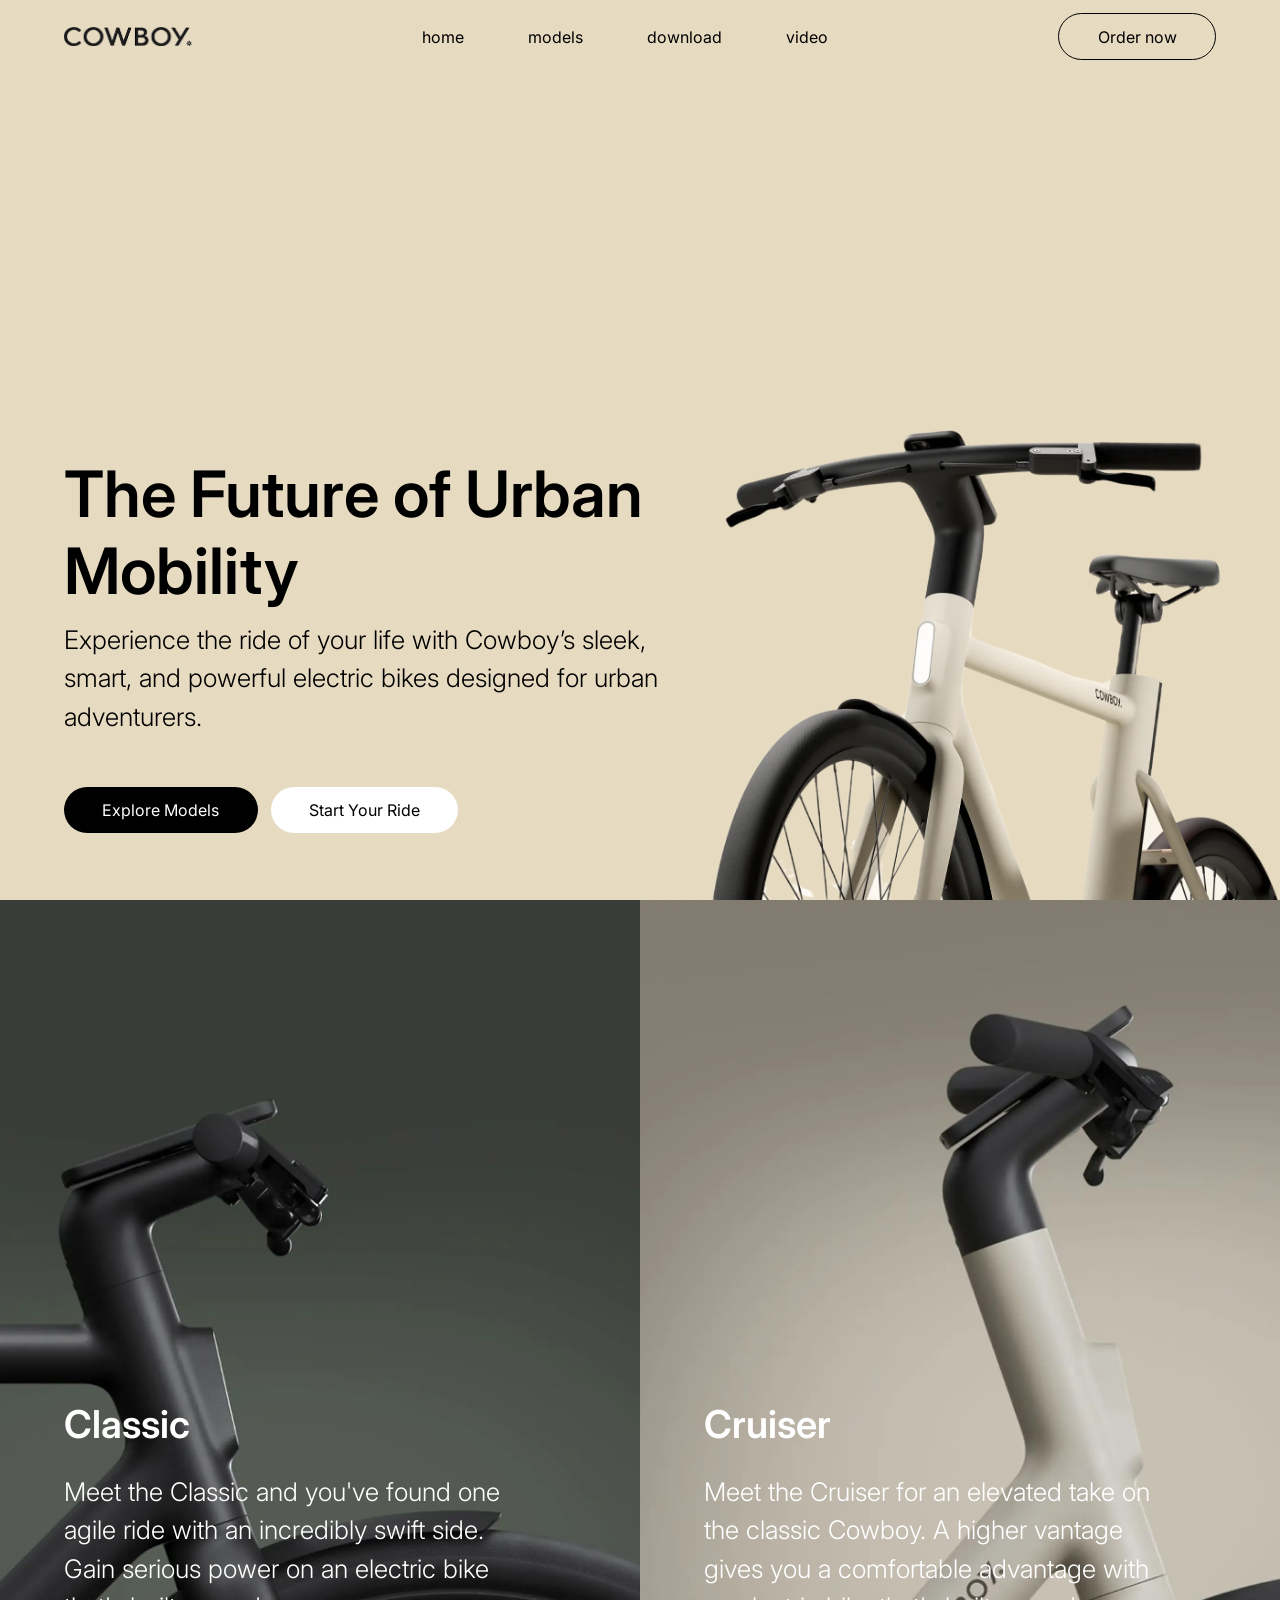
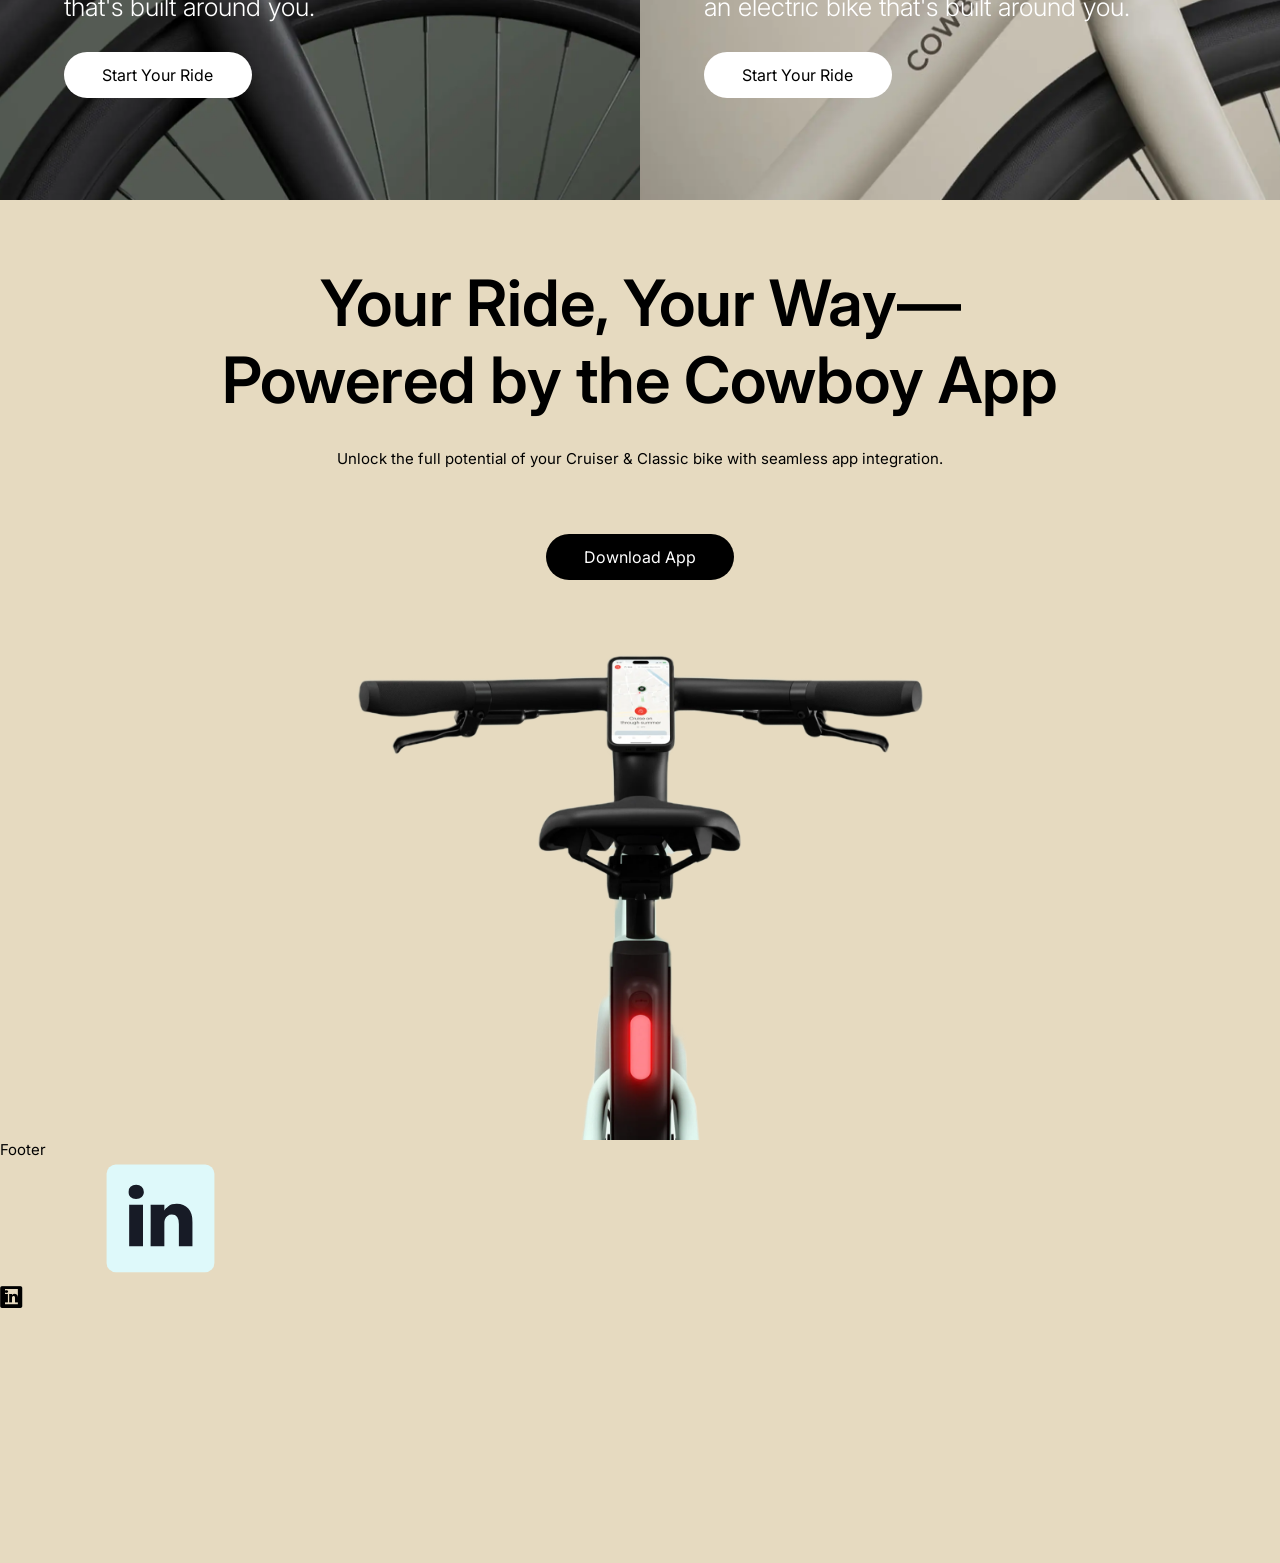
==== index.html @ cfa012bd "upload" ====
<!DOCTYPE html>
<html lang="ru">
<head>

	<meta charset="utf-8"/>
	<meta http-equiv="X-UA-Compatible" content="IE=edge,chrome=1"/>
	<meta name="viewport" content="width=device-width,initial-scale=1">
	<link href="https://fonts.googleapis.com/css2?family=Inter:wght@300;400;600&amp;display=swap" rel="stylesheet">
	<title>PEPELAC</title>

	<link rel="icon" href="favicon.svg" type="image/svg+xml">
	<link rel="stylesheet" href="https://cdn.plyr.io/3.6.3/plyr.css" />
	<script src="https://cdn.plyr.io/3.6.3/plyr.js"></script>
	

  <script defer src="assets/js/index.js"></script>
  <link rel="stylesheet" href="assets/css/index.css">
</head>
<body>

	<div class="wrapper">
		
			<header class="header">
	<div class="header__wrapper">
		<div class="header__logo">
			<img src="assets/webp/logo.webp" alt="">
		</div>
		<nav class="header__menu">
			<ul class="header__list">
				
				
				
		            <li class="header__menu-item"><a class="header__menu-link" href="#home">home</a></li>
		        
		            <li class="header__menu-item"><a class="header__menu-link" href="#models">models</a></li>
		        
		            <li class="header__menu-item"><a class="header__menu-link" href="#download">download</a></li>
		        
		            <li class="header__menu-item"><a class="header__menu-link" href="#video">video</a></li>
		        
			
			</ul>
		</nav>

		<a href="#" class="header__order">Order now</a>
	</div>
</header>
		

		<div class="main-content">
			
	<main class="main" id="home">
	<section class="hero">
		<div class="hero__wrapper">
			<div class="hero__content">
				<h1>The Future of Urban Mobility</h1>
				<div class="hero__text">
					<p class="paragrhaph">Experience the ride of your life with Cowboy’s sleek, smart, and powerful electric bikes designed for urban adventurers.</p>
				</div>
				<div class="hero__btns">
					<a href="#" class="hero__btn btn btn-dark">Explore Models</a>
					<a href="#" class="hero__btn btn">Start Your Ride</a>
				</div>
			</div>
			<div class="hero__img">
				<img src="assets/img/site/hero.png" alt="hero-img">
			</div>
		</div>
	</section>
</main>
	<section class="models" id="models">
	

	
		<article class="models__item item-models _fit">
			<div class="item-models__content">
				<h2>Classic</h2>
				<div class="item-models__text">
					<p>Meet the Classic and you've found one agile ride with an incredibly swift side. Gain serious power on an electric bike that's built around you.</p>
				</div>
				<a href="#" class="models__btn btn">Start Your Ride</a>
			</div>
			<img class="item-models__img _fit-img" src="assets/webp/model-1.webp" alt="model">
		</article>
	
		<article class="models__item item-models _fit">
			<div class="item-models__content">
				<h2>Cruiser</h2>
				<div class="item-models__text">
					<p>Meet the Cruiser for an elevated take on the classic Cowboy. A higher vantage gives you a comfortable advantage with an electric bike that's built around you.</p>
				</div>
				<a href="#" class="models__btn btn">Start Your Ride</a>
			</div>
			<img class="item-models__img _fit-img" src="assets/webp/model-2.webp" alt="model">
		</article>
	
</section>
	<section class="app" id="download">
	<div class="app__wrapper">
		<div class="app__content">
			<h2>Your Ride, Your Way—Powered by the Cowboy App</h2>
			<div class="app__text">
				<p>Unlock the full potential of your Cruiser & Classic bike with seamless app integration.</p>
			</div>
			<a href="#" class="btn btn-dark">Download App</a>
		</div>
		<div class="app__img">
			<img src="assets/img/site/app.png" alt="app-velo">
		</div>
	</div>
</section>
	<section class="video" id="video">

<div id="player" data-plyr-provider="youtube" data-plyr-embed-id="5JsX5gyK3QQ" data-poster="/src/assets/img/cover.jpg"></div>

</section>

			
		</div>

		
			<footer class="footer" style="padding-bottom: 100px;">
	<h1>Footer</h1>
	<i class="icon-font in"></i>
	<svg>
		  <use xlink:href="assets/img/sprite.svg#icon-in" />
		</svg>
</footer>
<svg class="icon ">
    <use xlink:href="img/icons-svg/symbol/sprite.svg#"></use>
</svg>
		
	</div>

</body>
</html>
---- assets/css/index.css ----
@font-face {
  font-family: 'icon-font';
  src: url('/assets/fonts/icon-font/icon-font.eot');
  src: url('/assets/fonts/icon-font/icon-font.woff2') format('woff2'), /* Super Modern Browsers */
       url('/assets/fonts/icon-font/icon-font.woff')  format('woff'), /* Pretty Modern Browsers */
       url('/assets/fonts/icon-font/icon-font.ttf')   format('truetype'), /* Safari, Android, iOS */
       url('/assets/fonts/icon-font/icon-font.svg#icon-font') format('svg'); /* Legacy iOS */
  font-weight: normal;
  font-style: normal;
}
.icon-font {
  display: inline-block;
  font: normal normal normal 1.5rem/1 icon-font;
  text-rendering: auto;
  -webkit-font-smoothing: antialiased;
  -moz-osx-font-smoothing: grayscale;
}

.facebook:before {
  content: "";
}

.footer_logo:before {
  content: "";
}

.in:before {
  content: "";
}

.logo:before {
  content: "";
}

  @font-face {
  font-family: "RobotoRegular";
  font-style: normal;
  font-weight: normal;
  src: url("../fonts/RobotoRegular/RobotoRegular.woff2") format("woff2"), url("../fonts/RobotoRegular/RobotoRegular.woff") format("woff");
}
@font-face {
  font-family: "icon-font";
  src: url("../fonts/icon-font/icon-font.woff2") format("woff2"); /* Super Modern Browsers */
  font-weight: normal;
  font-style: normal;
}
@font-face {
  font-family: "icomoon";
  src: url("fonts/icomoon/fonts/icomoon.eot?za5w69");
  src: url("fonts/icomoon/fonts/icomoon.eot?za5w69#iefix") format("embedded-opentype"), url("fonts/icomoon/fonts/icomoon.ttf?za5w69") format("truetype"), url("fonts/icomoon/fonts/icomoon.woff?za5w69") format("woff"), url("fonts/icomoon/fonts/icomoon.svg?za5w69#icomoon") format("svg");
  font-weight: normal;
  font-style: normal;
  font-display: block;
}
/*--tiny-slider--*/
/*--end tiny-slider--*/
/*--FormHandler-*/
/*--end FormHandler--*/
/*--spoilers-*/
/*--------------------adjustment----------------------*/
*,
*::before,
*::after {
  box-sizing: border-box;
}

html, body {
  margin: 0;
  padding: 0;
}

html {
  scroll-behavior: smooth;
}

body {
  font-family: Inter, sans-serif;
  font-size: 0.9375rem;
  min-width: 20rem;
  position: relative;
  font-weight: 400;
  -webkit-font-smoothing: antialiased;
  overflow-x: hidden;
  color: #000;
  background-color: #E6DAC0;
}
.lock body {
  overflow: hidden;
  touch-action: none;
  overflow-behavior: none;
}

html, body {
  height: 100%;
}

.wrapper {
  display: flex;
  flex-direction: column;
  min-height: 100%;
  overflow: hidden;
}
@supports (overflow: clip) {
  .wrapper {
    overflow: clip;
  }
}
.wrapper > * {
  min-width: 0;
}
.wrapper .header {
  flex: 0 0 auto;
}
.wrapper .main-content {
  flex: 1 1 auto;
}
.wrapper .footer {
  flex: 0 0 auto;
}

a {
  display: inline-block;
  color: inherit;
  text-decoration: none;
}

img {
  max-width: 100%;
  vertical-align: top;
}

ul, li {
  margin: 0;
  padding: 0;
}

h1, h2, h3, h4, h5, h6 {
  margin: 0;
  font-weight: inherit;
  font-size: inherit;
}

input input[type=text],
input[type=email],
input[type=tel],
textarea {
  -webkit-appearance: none;
  -moz-appearance: none;
  appearance: none;
}

.input,
input {
  border-radius: 0;
  outline: none;
  display: block;
  width: 100%;
  border: 0 none;
}

textarea {
  resize: none;
  padding: 0 0;
}

[class*=__wrapper] {
  padding-inline: clamp(1rem, 5vw, 6.25rem);
}

.hidden {
  display: none !important;
}

.ibg {
  background-position: center;
  background-size: cover;
  background-repeat: no-repeat;
  position: relative;
  padding-bottom: 52.25%;
}

.ibg img {
  width: 100%;
  height: 100%;
  position: absolute;
  top: 0;
  left: 0;
  opacity: 0;
}

._prod-img {
  position: relative;
  padding-bottom: 80%;
}
._prod-img img {
  display: block;
  max-width: 100%;
  max-height: 100%;
  position: absolute;
  top: 50%;
  left: 50%;
  transform: translate(-50%, -50%);
}

._fit {
  padding-bottom: 80%;
  position: relative;
}

._fit ._fit-img {
  width: 100%;
  height: 100%;
  position: absolute;
  left: 0;
  right: 0;
  object-fit: cover;
  object-position: center center;
}

@supports (backdrop-filter: blur(10px)) or (--webkit-backdrop-filter: blur(10px)) {
  .bd-filter-fallback {
    background-color: rgba(255, 255, 255, 0.72);
    backdrop-filter: blur(1.9375rem);
  }
}

/*--------------------END adjustment----------------------*/
/*--------------------ui----------------------*/
.btn {
  padding-inline: clamp(1.875rem, 3vw, 5.3125rem);
  padding-block: clamp(0.625rem, 1vw, 2.8125rem);
  border-radius: 3.75rem;
  transition: all 0.2s;
  background-color: #fff;
  font-size: clamp(1rem, 1vw, 2rem);
}
@media (any-hover: hover) {
  .btn:hover {
    background-color: #000;
    color: #fff;
  }
}
.btn-dark {
  background-color: #000;
  color: #fff;
}
@media (any-hover: hover) {
  .btn-dark:hover {
    background-color: #fff;
    color: #000;
  }
}

.paragrhaph {
  margin: 0;
  font-size: clamp(1.125rem, 2vw, 2.5rem);
  font-weight: 300;
  line-height: 150%;
}

/*--------------------END ui----------------------*/
/*--------------------header----------------------*/
.header {
  top: 0;
  left: 0;
  right: 0;
  position: fixed;
  z-index: 40;
  background-color: #E6DAC0;
  font-size: clamp(1rem, 1vw, 2rem);
}

.header__wrapper {
  padding-block: clamp(0.625rem, 1vw, 2.8125rem);
  display: flex;
  align-items: center;
  justify-content: space-between;
}
@media only screen and (max-width: 767.98px) {
  .header__wrapper {
    flex-direction: column;
    row-gap: 0.625rem;
  }
}

.header__logo {
  width: clamp(6.25rem, 10vw, 17.5rem);
  flex-shrink: 0;
}

@media only screen and (min-width: 767.98px) {
  .header__menu {
    flex-grow: 1;
  }
}

.header__list {
  display: flex;
  align-items: center;
  justify-content: center;
  flex-wrap: wrap;
  column-gap: clamp(0.9375rem, 5vw, 5rem);
  list-style-type: none;
}

@media (any-hover: hover) {
  .header__menu-link:hover {
    text-decoration: underline;
  }
}

.header__order {
  padding-inline: clamp(1.875rem, 3vw, 5.1875rem);
  padding-block: clamp(0.3125rem, 1vw, 1.1875rem);
  border: 1px solid #000;
  border-radius: 3.125rem;
  transition: all 0.2s;
  text-align: center;
}
@media only screen and (max-width: 480px) {
  .header__order {
    align-self: stretch;
  }
}
@media (any-hover: hover) {
  .header__order:hover {
    background-color: #000;
    color: #fff;
  }
}

/*--------------------END header----------------------*/
.hero {
  min-height: 100svh;
  padding-top: clamp(5rem, 7vw, 10rem);
  display: flex;
  align-items: flex-end;
}
.hero h1 {
  font-weight: 600;
  font-size: clamp(1.5rem, 5vw, 8rem);
  margin-bottom: 0.1875em;
}

.hero__wrapper {
  flex-grow: 1;
  display: flex;
  align-items: center;
  justify-content: space-between;
}
@media only screen and (max-width: 767.98px) {
  .hero__wrapper {
    flex-direction: column;
  }
}

.hero__content {
  flex-grow: 1;
  padding-block: 1.875rem;
  max-width: 81.25rem;
}
@media only screen and (max-width: 767.98px) {
  .hero__content {
    text-align: center;
  }
}

.hero__text {
  margin-bottom: clamp(1.25rem, 4vw, 3.75rem);
}

.hero__btns {
  display: flex;
  flex-wrap: wrap;
  gap: clamp(0.625rem, 1vw, 1.875rem);
}
@media only screen and (max-width: 767.98px) {
  .hero__btns {
    justify-content: center;
  }
}
@media only screen and (max-width: 480px) {
  .hero__btns {
    flex-direction: column;
  }
}

.hero__img {
  margin-right: clamp(-6.25rem, -5vw, -1rem);
  align-self: flex-end;
}

.models {
  min-height: 100svh;
  display: flex;
}
@media only screen and (max-width: 767.98px) {
  .models {
    flex-direction: column;
  }
}
.models h2 {
  margin-bottom: 0.375em;
  font-size: clamp(1.875rem, 3vw, 4rem);
  color: #fff;
  font-weight: 600;
}

.models__item {
  flex-grow: 1;
  flex-basis: 50%;
  position: relative;
  padding-inline: clamp(1rem, 5vw, 6.25rem);
  padding-bottom: clamp(1.875rem, 8vw, 22.9375rem);
  display: flex;
  align-items: flex-end;
}

.item-models__content {
  position: relative;
  z-index: 2;
}

.item-models__text {
  padding-right: clamp(0px, 5vw, 6.25rem);
  color: #fff;
  margin: 0;
  font-size: clamp(1rem, 2vw, 2.25rem);
  font-weight: 300;
  line-height: 150%;
}

.item-models__img {
  top: 0;
}

.app__wrapper {
  min-height: 100svh;
  display: flex;
  flex-direction: column;
  align-items: center;
  justify-content: center;
}

.app__content {
  flex-grow: 1;
  padding-top: clamp(1.875rem, 5vw, 18.5625rem);
  padding-bottom: clamp(1.875rem, 5vw, 10.75rem);
  display: flex;
  flex-direction: column;
  align-items: center;
  justify-content: center;
  text-align: center;
}
@media only screen and (min-width: 187.5rem) {
  .app__content {
    max-width: 47.7099236641%;
  }
}
.app__content h2 {
  margin-bottom: 0.25em;
  font-weight: 600;
  font-size: clamp(1.25rem, 5vw, 6rem);
  text-wrap: balance;
}

.app__text {
  margin-bottom: clamp(1.25rem, 4vw, 4rem);
}

@media only screen and (min-width: 576px) {
  .app__img {
    max-width: 50%;
  }
}

.plyr__video-embed, .plyr__video-wrapper--fixed-ratio {
  aspect-ratio: 3134/1477;
  height: auto;
}
@media only screen and (max-width: 767.98px) {
  .plyr__video-embed, .plyr__video-wrapper--fixed-ratio {
    aspect-ratio: auto;
    min-height: 100svh;
  }
}

[data-plyr=play] svg, [data-plyr=play] .plyr__sr-only {
  display: none;
}

.plyr__control {
  width: 5.7753669432% !important;
  aspect-ratio: 1/1;
  background-color: transparent;
  background-image: url(src/assets/img/play.svg);
  background-position: 0 0;
  background-repeat: no-repeat;
  background-size: 100%;
}

.plyr--video .plyr__control:hover {
  width: 5.7753669432% !important;
  aspect-ratio: 1/1;
  background-color: transparent;
  background-image: url(src/assets/img/play.svg);
  background-size: 100%;
  opacity: 0.5;
}

.plyr__poster {
  background-size: cover;
}

/*--------------------footer----------------------*/
/*--------------------END footer----------------------*/
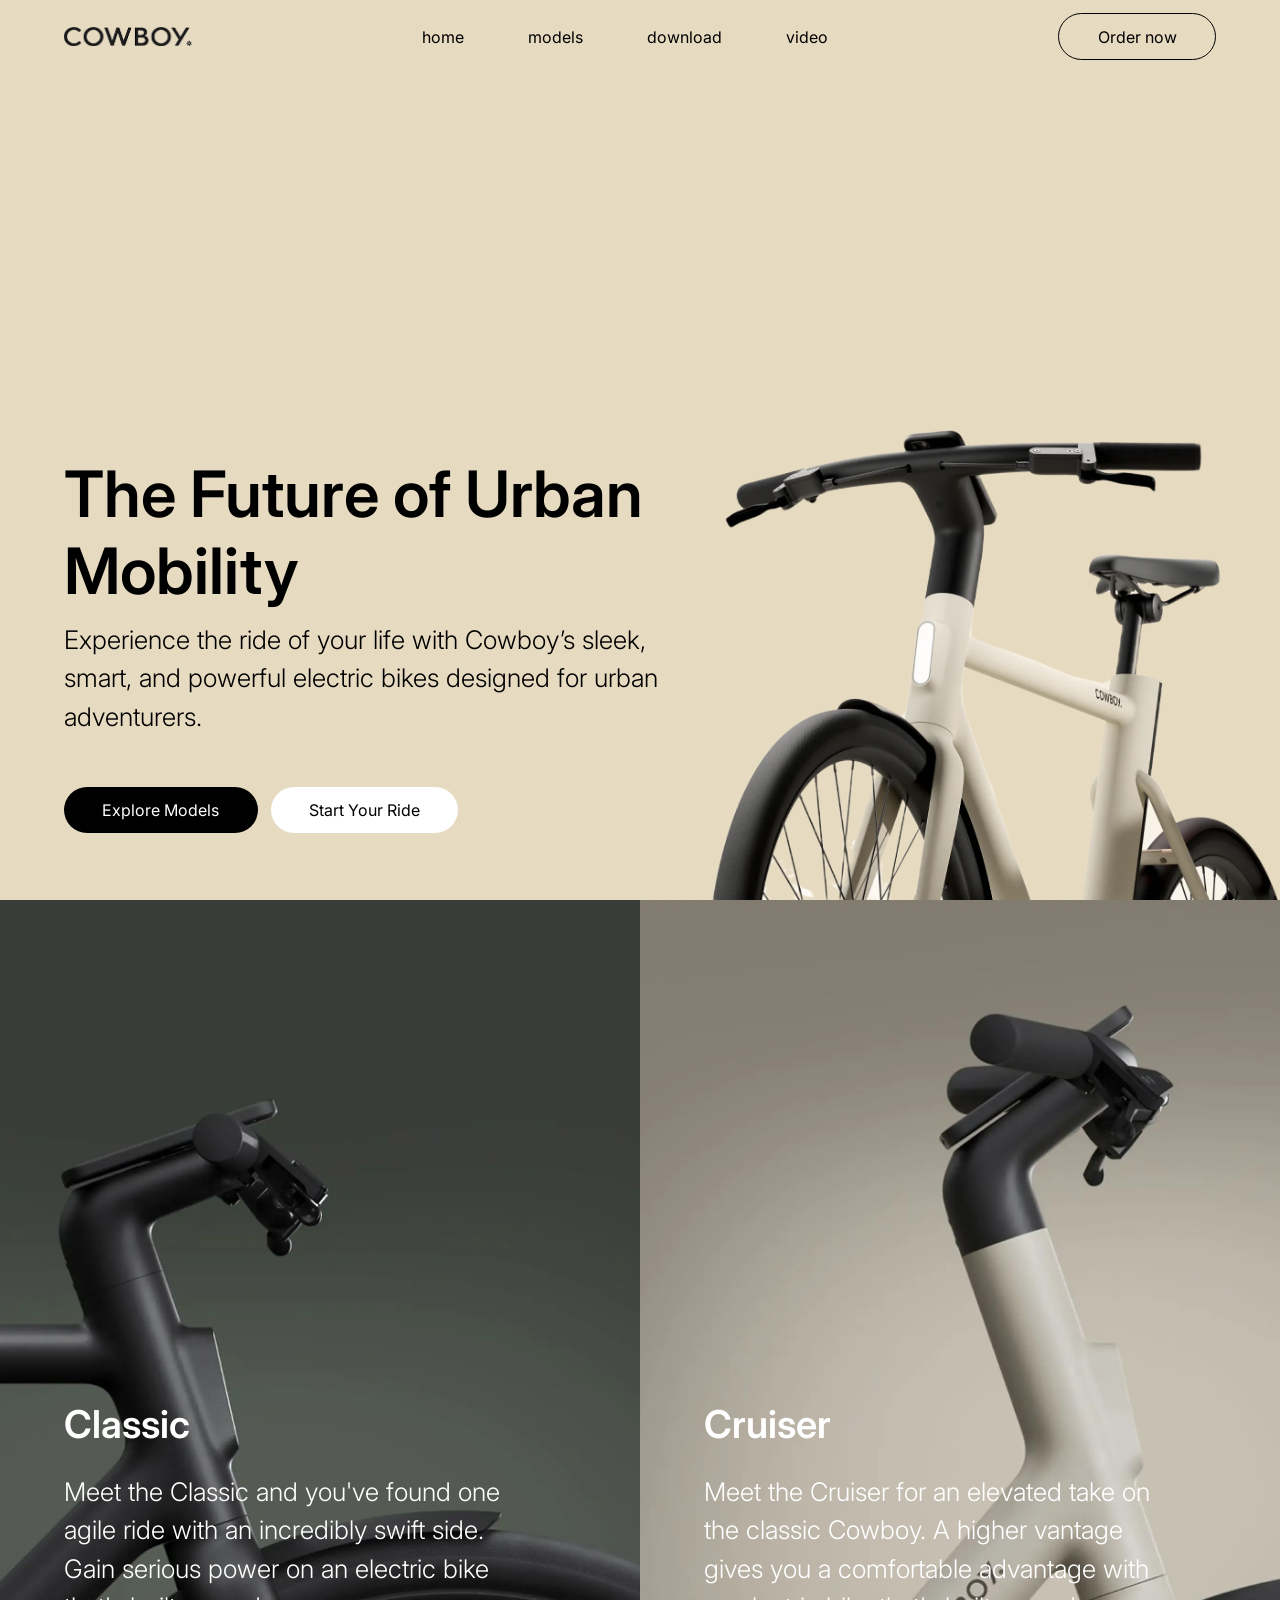
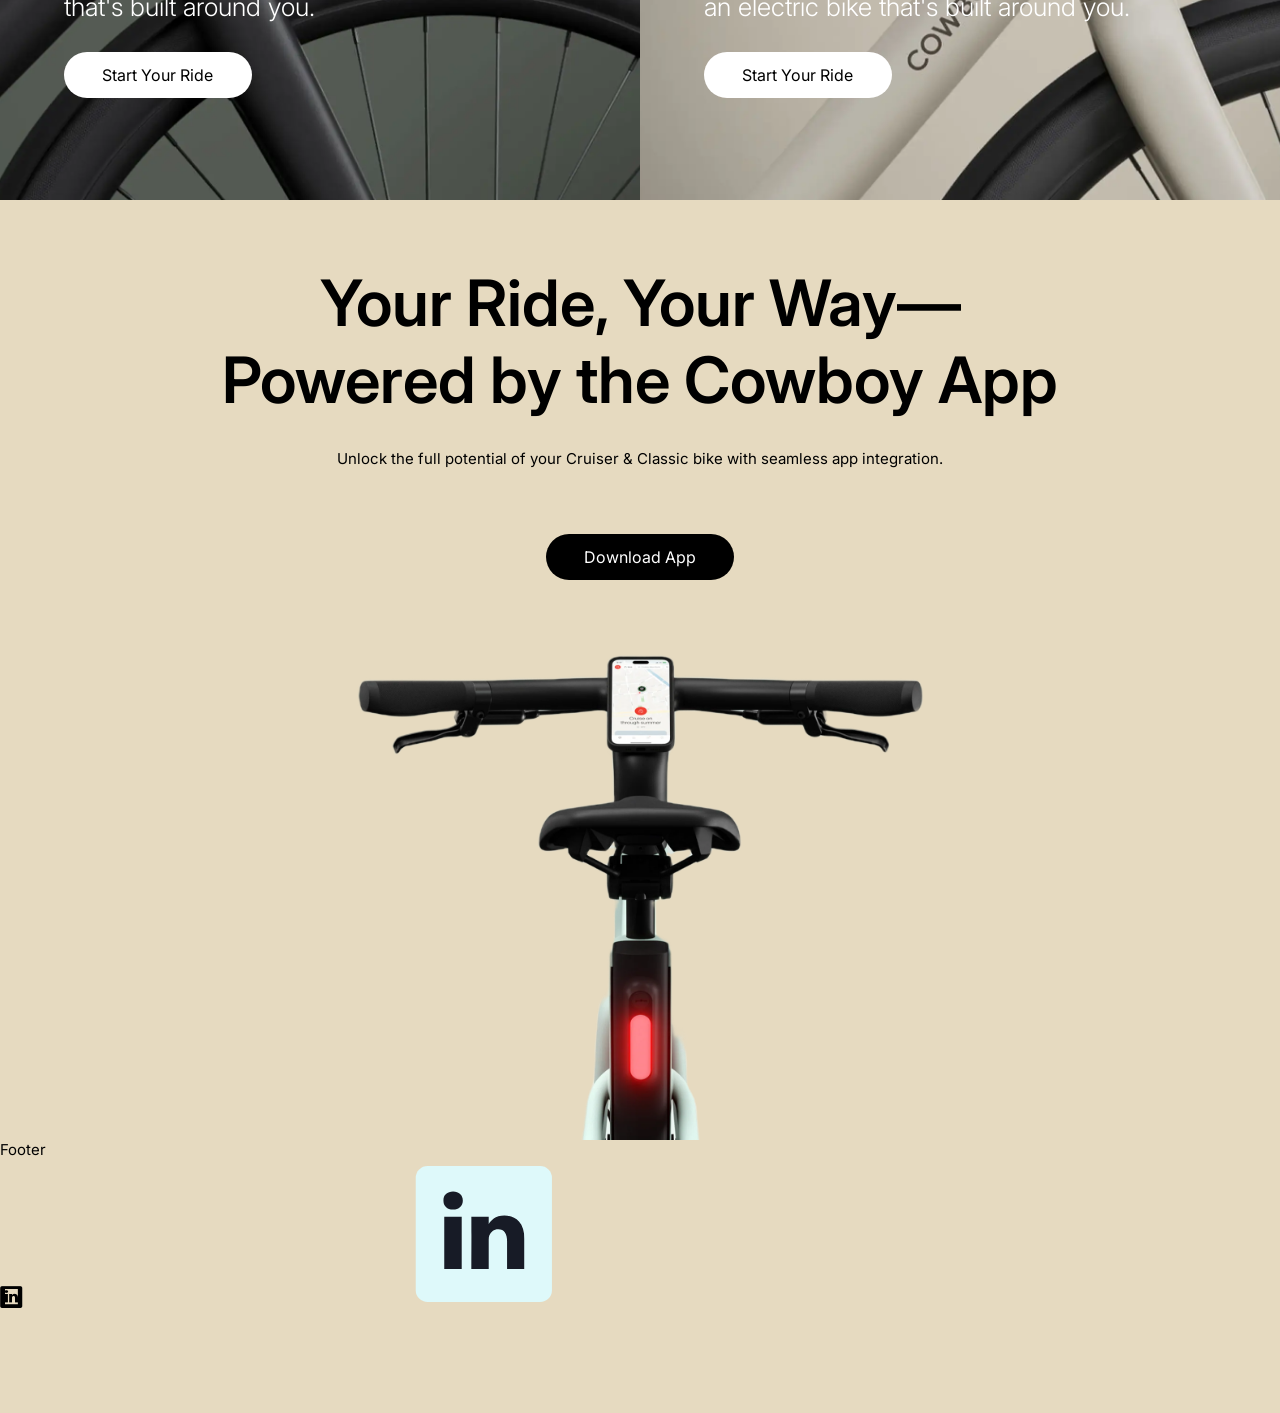
==== commit e1b74f69: "update svg sprite path" ====
--- a/index.html
+++ b/index.html
@@ -123,12 +123,12 @@
 	<h1>Footer</h1>
 	<i class="icon-font in"></i>
 	<svg>
-		  <use xlink:href="assets/img/sprite.svg#icon-in" />
+		  <use href="#icon-in" />
 		</svg>
+	<svg>
+	  <use xlink:href="assets/img/spritemap.svg#sprite-in"></use>
+	</svg>
 </footer>
-<svg class="icon ">
-    <use xlink:href="img/icons-svg/symbol/sprite.svg#"></use>
-</svg>
 		
 	</div>
 
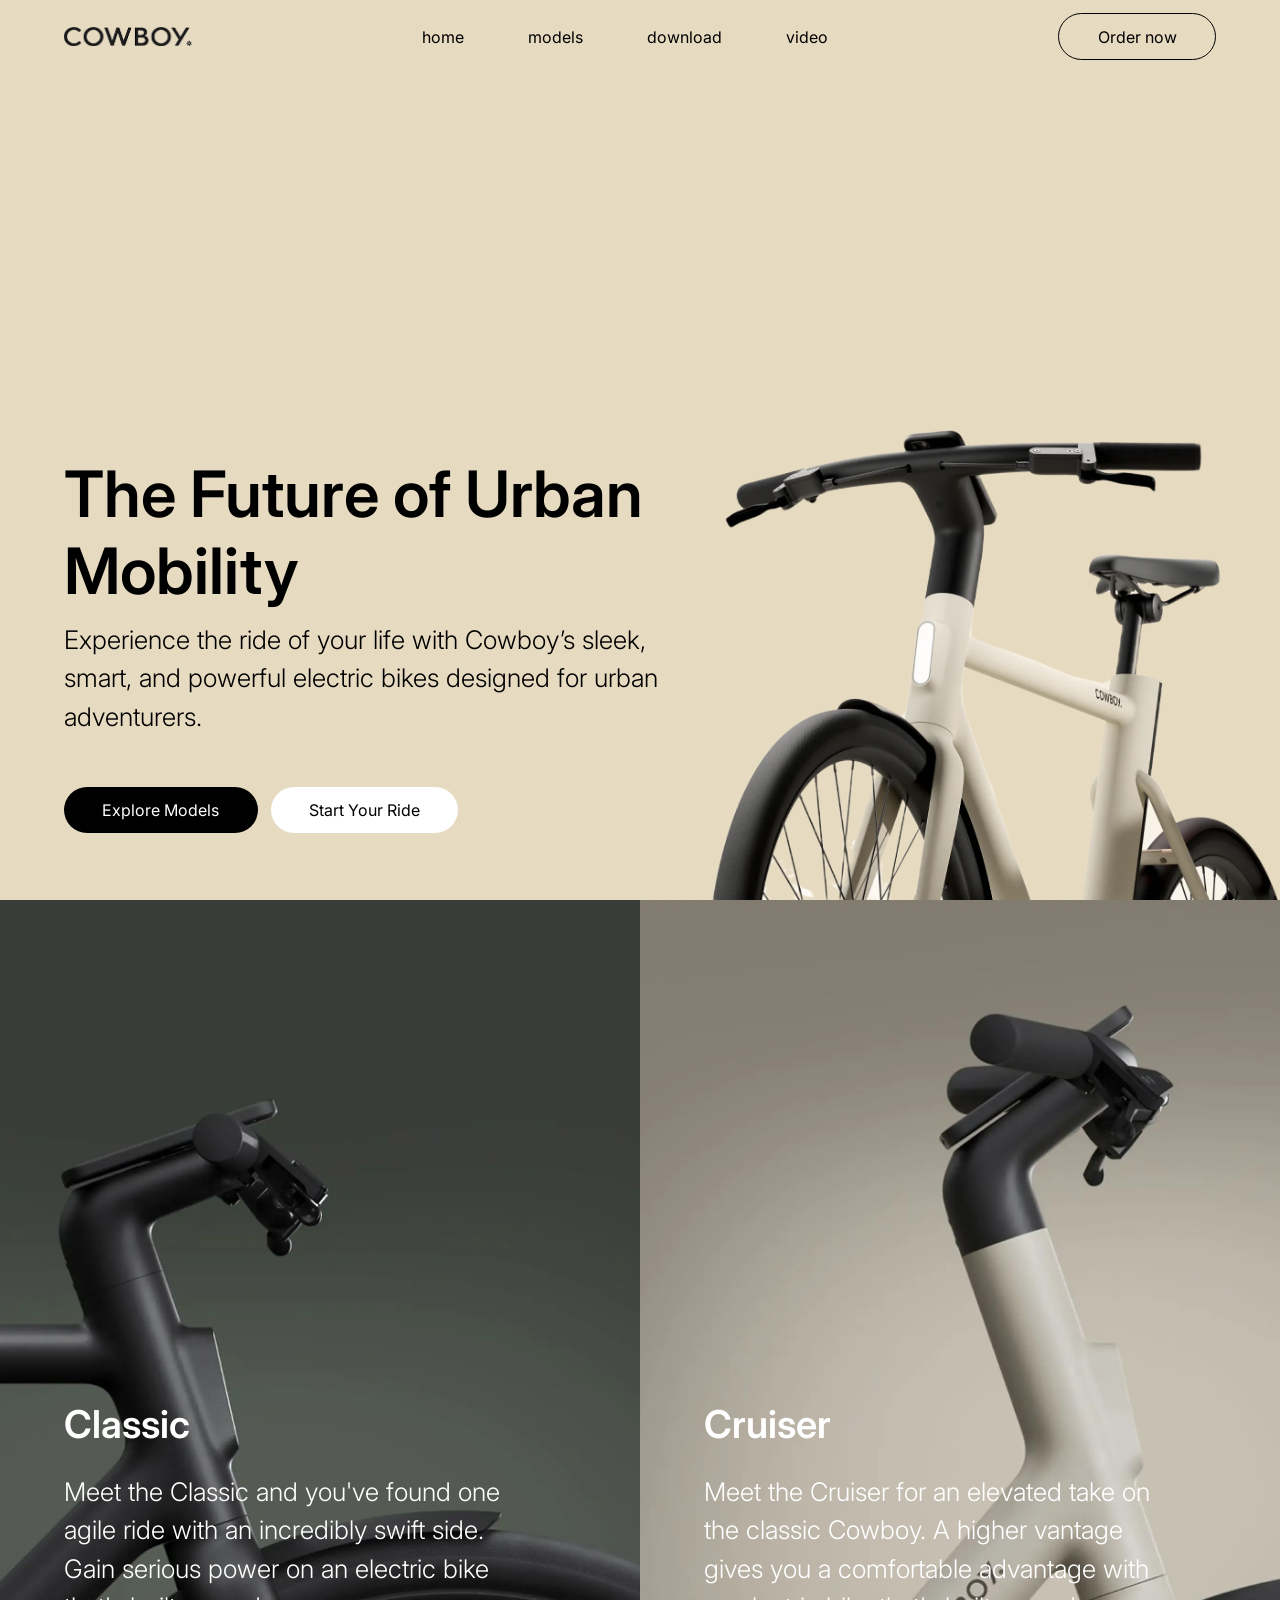
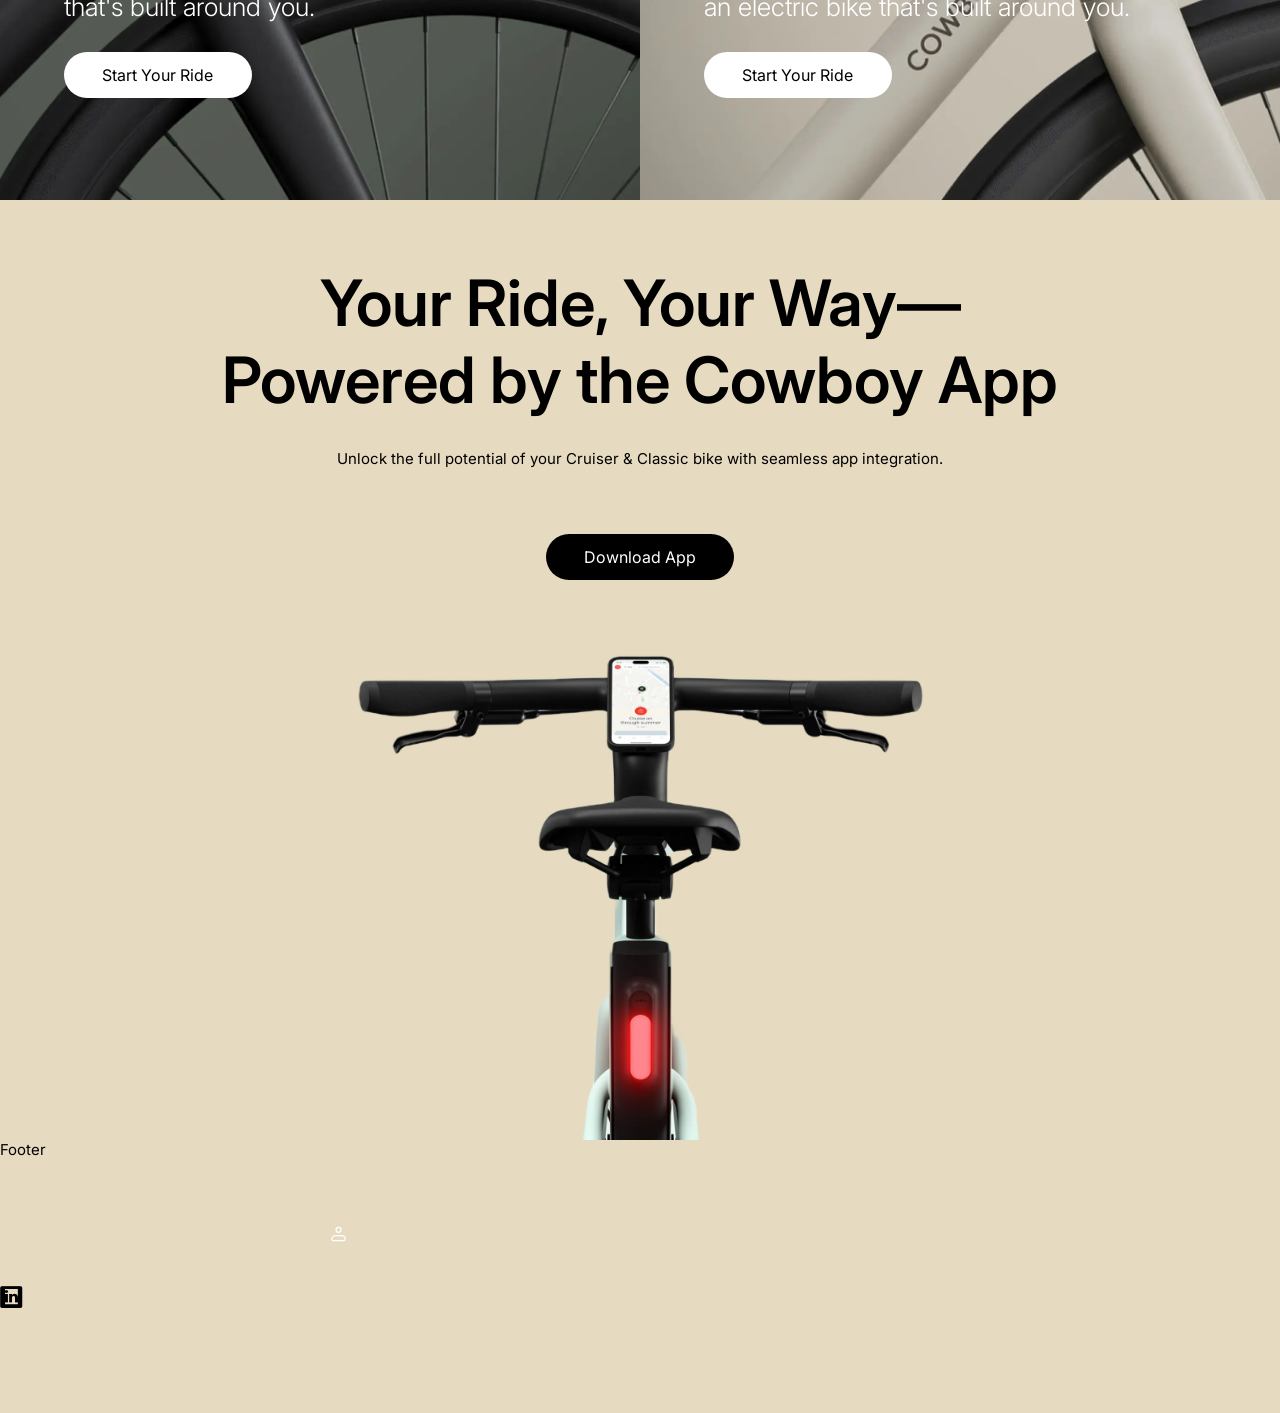
==== commit 9c7aa848: "правильные иконки" ====
--- a/index.html
+++ b/index.html
@@ -125,8 +125,8 @@
 	<svg>
 		  <use href="#icon-in" />
 		</svg>
-	<svg>
-	  <use xlink:href="assets/img/spritemap.svg#sprite-in"></use>
+	<svg class="icon">
+	  <use xlink:href="assets/img/spritemap.svg#profile"></use>
 	</svg>
 </footer>
 		
--- a/assets/css/index.css
+++ b/assets/css/index.css
@@ -514,4 +514,11 @@
 }
 
 /*--------------------footer----------------------*/
-/*--------------------END footer----------------------*/+/*--------------------END footer----------------------*/
+.icon {
+  width: 1em;
+  color: red;
+}
+.icon path {
+  fill: red;
+}
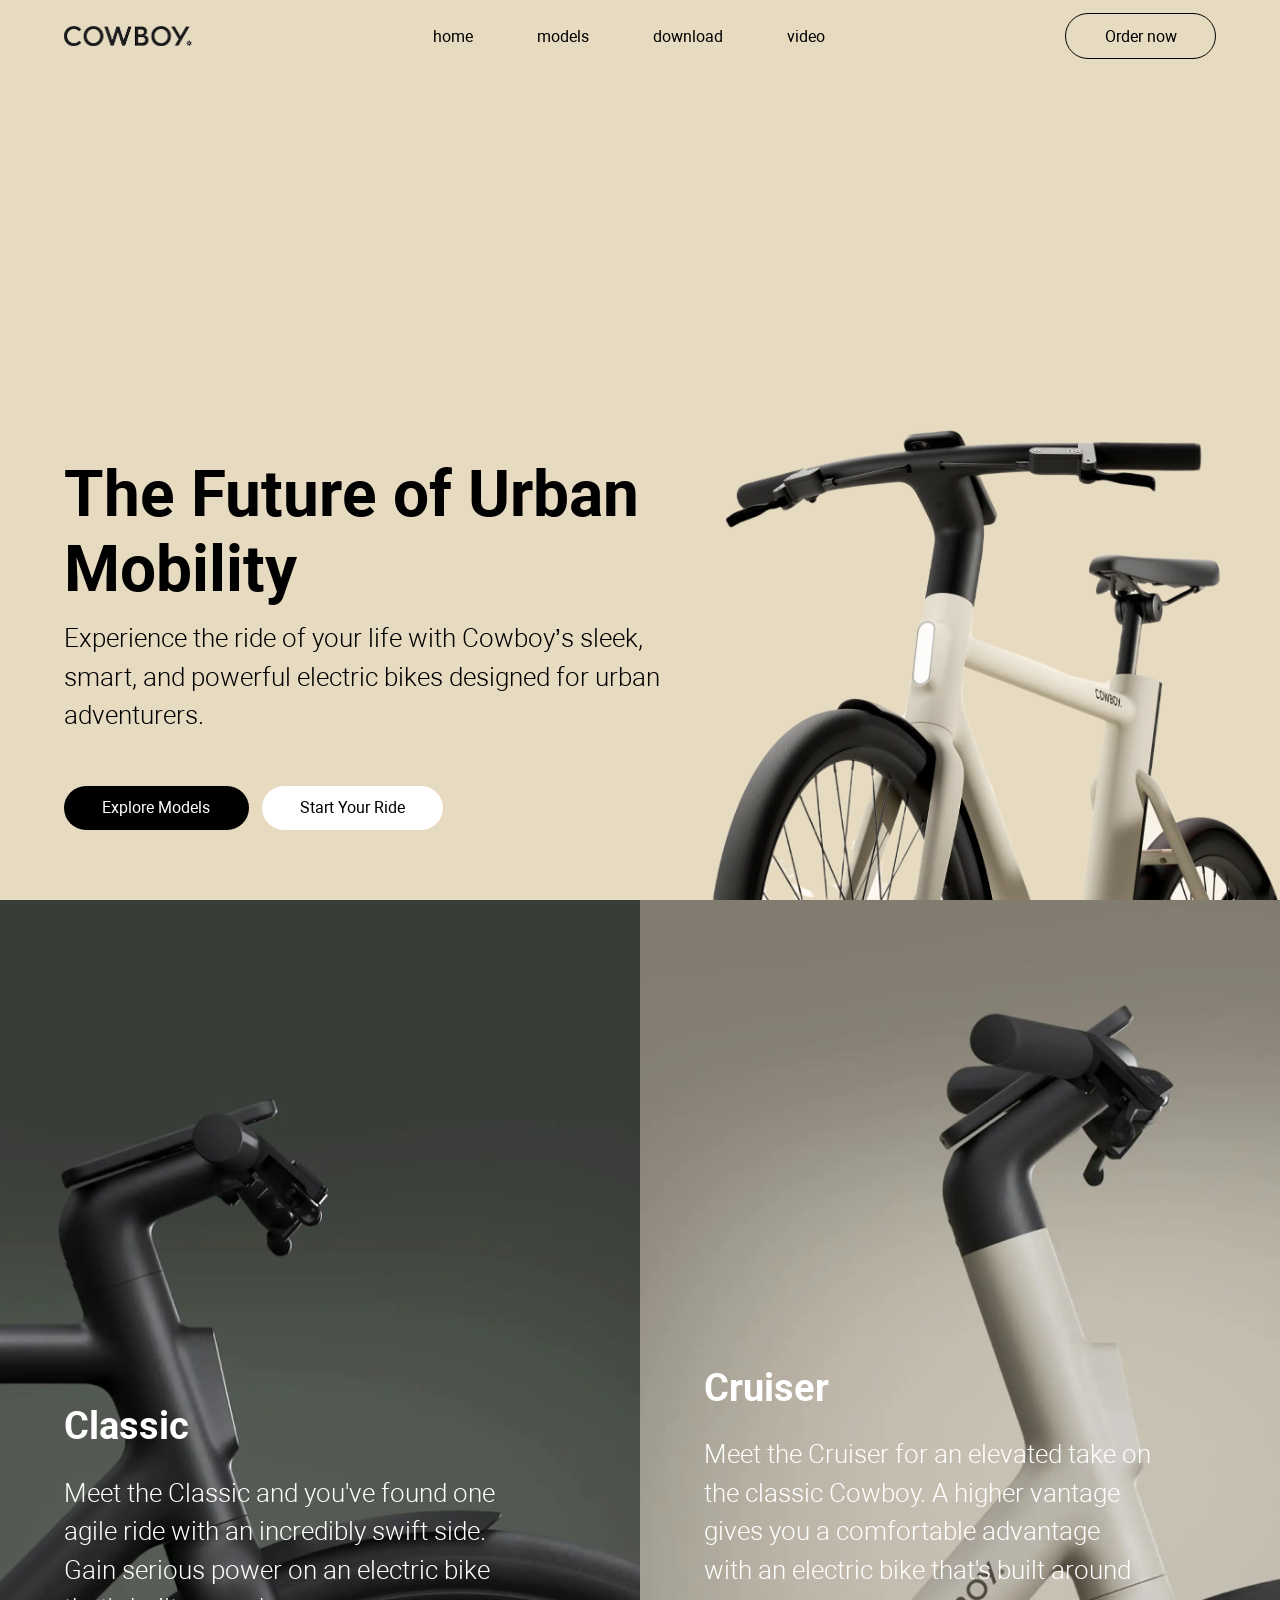
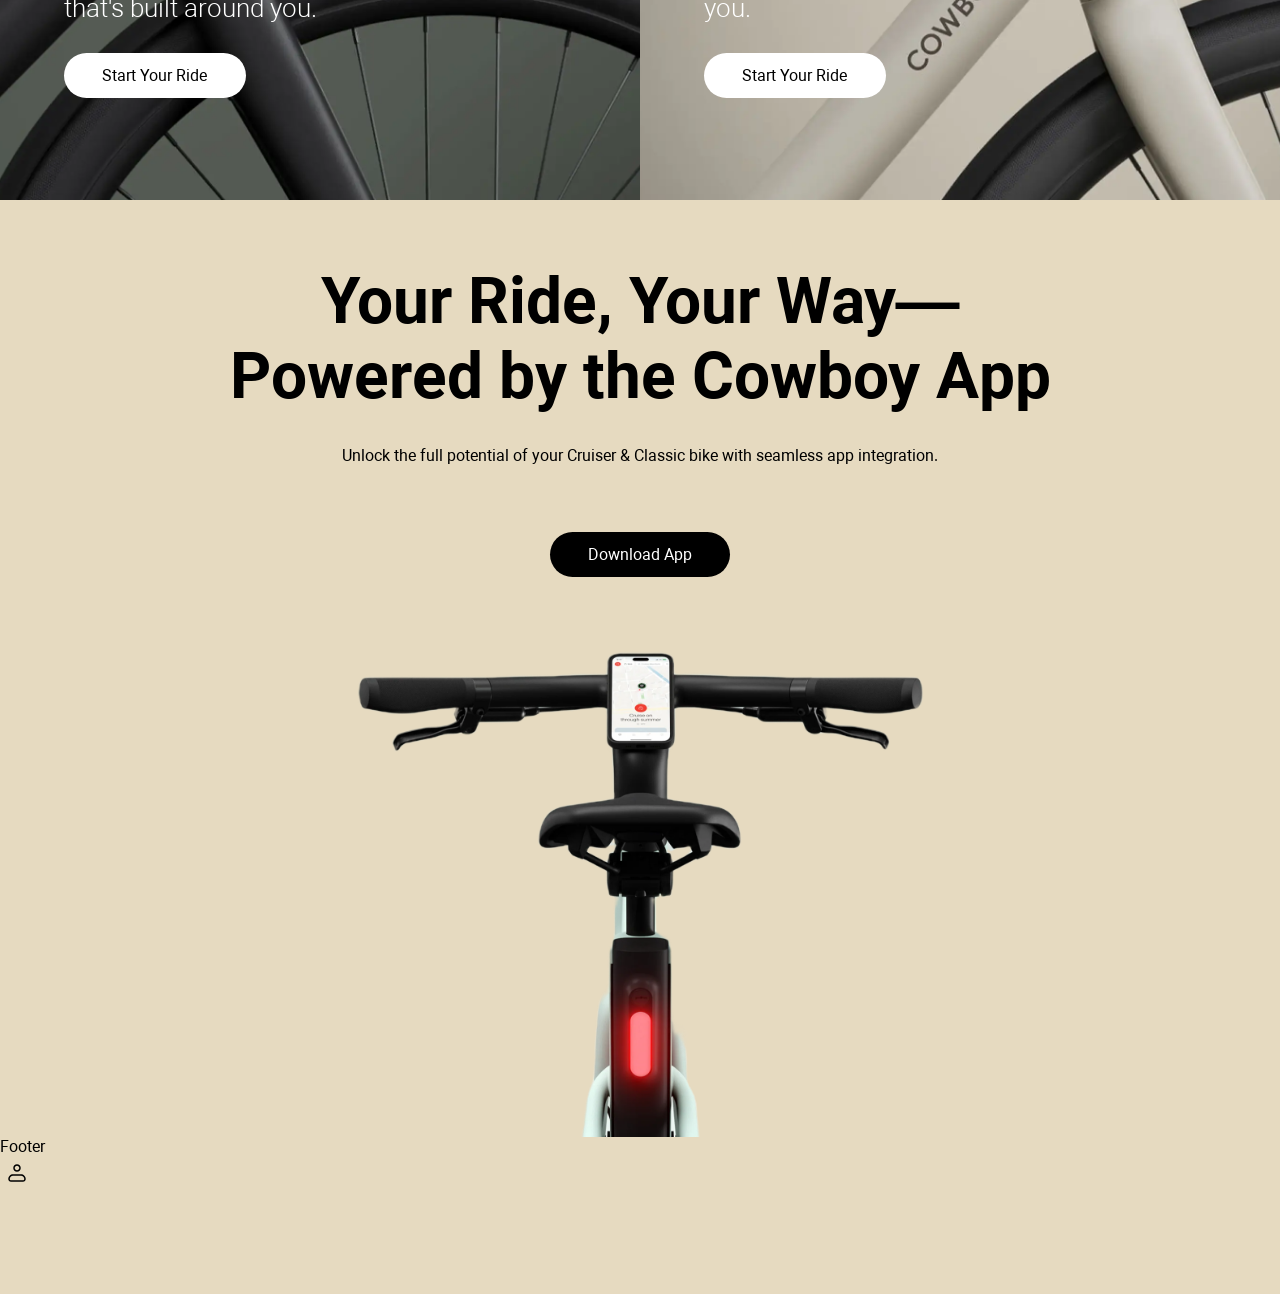
==== commit 6ce505a0: "проба шрифтов" ====
--- a/index.html
+++ b/index.html
@@ -122,11 +122,9 @@
 			<footer class="footer" style="padding-bottom: 100px;">
 	<h1>Footer</h1>
 	<i class="icon-font in"></i>
-	<svg>
-		  <use href="#icon-in" />
-		</svg>
-	<svg class="icon">
-	  <use xlink:href="assets/img/spritemap.svg#profile"></use>
+	
+	<svg class="icon icon-profile">
+	    <use xlink:href="assets/img/spritemap.svg#sprite-profile"></use>
 	</svg>
 </footer>
 		
--- a/assets/css/index.css
+++ b/assets/css/index.css
@@ -1,68 +1,100 @@
-
-@font-face {
-  font-family: 'icon-font';
-  src: url('/assets/fonts/icon-font/icon-font.eot');
-  src: url('/assets/fonts/icon-font/icon-font.woff2') format('woff2'), /* Super Modern Browsers */
-       url('/assets/fonts/icon-font/icon-font.woff')  format('woff'), /* Pretty Modern Browsers */
-       url('/assets/fonts/icon-font/icon-font.ttf')   format('truetype'), /* Safari, Android, iOS */
-       url('/assets/fonts/icon-font/icon-font.svg#icon-font') format('svg'); /* Legacy iOS */
+@font-face {
+  font-family: "raleway";
+  font-display: swap;
+  src: url("/assets/fonts/raleway-v22-latin_cyrillic-600.woff2") format("woff2"), url("/assets/fonts/raleway-v22-latin_cyrillic-600.woff") format("woff");
+  font-weight: 400;
+  font-style: normal;
+}
+@font-face {
+  font-family: "icon-font";
+  src: url("../icon-font/icon-font.woff2") format("woff2");
   font-weight: normal;
   font-style: normal;
 }
-.icon-font {
-  display: inline-block;
-  font: normal normal normal 1.5rem/1 icon-font;
-  text-rendering: auto;
-  -webkit-font-smoothing: antialiased;
-  -moz-osx-font-smoothing: grayscale;
-}
-
-.facebook:before {
-  content: "";
-}
-
-.footer_logo:before {
-  content: "";
-}
-
-.in:before {
-  content: "";
-}
-
-.logo:before {
-  content: "";
-}
-
-  @font-face {
-  font-family: "RobotoRegular";
+@font-face {
+  font-weight: 100;
+  font-family: "Roboto";
   font-style: normal;
-  font-weight: normal;
-  src: url("../fonts/RobotoRegular/RobotoRegular.woff2") format("woff2"), url("../fonts/RobotoRegular/RobotoRegular.woff") format("woff");
-}
-@font-face {
-  font-family: "icon-font";
-  src: url("../fonts/icon-font/icon-font.woff2") format("woff2"); /* Super Modern Browsers */
-  font-weight: normal;
+  src: local("Roboto Thin"), local("Roboto-Thin"), url("/assets/fonts/Robotothin.woff2") format("woff2"), url("/assets/fonts/Robotothin.woff") format("woff"), url("/assets/fonts/Robotothin.ttf") format("truetype");
+}
+@font-face {
+  font-weight: 100;
+  font-family: "Roboto";
+  font-style: italic;
+  src: local("Roboto Thin Italic"), local("Roboto-ThinItalic"), url("/assets/fonts/Robotothinitalic.woff2") format("woff2"), url("/assets/fonts/Robotothinitalic.woff") format("woff"), url("/assets/fonts/Robotothinitalic.ttf") format("truetype");
+}
+@font-face {
+  font-weight: 300;
+  font-family: "Roboto";
   font-style: normal;
-}
-@font-face {
-  font-family: "icomoon";
-  src: url("fonts/icomoon/fonts/icomoon.eot?za5w69");
-  src: url("fonts/icomoon/fonts/icomoon.eot?za5w69#iefix") format("embedded-opentype"), url("fonts/icomoon/fonts/icomoon.ttf?za5w69") format("truetype"), url("fonts/icomoon/fonts/icomoon.woff?za5w69") format("woff"), url("fonts/icomoon/fonts/icomoon.svg?za5w69#icomoon") format("svg");
-  font-weight: normal;
+  src: local("Roboto Light"), local("Roboto-Light"), url("/assets/fonts/Robotolight.woff2") format("woff2"), url("/assets/fonts/Robotolight.woff") format("woff"), url("/assets/fonts/Robotolight.ttf") format("truetype");
+}
+@font-face {
+  font-weight: 300;
+  font-family: "Roboto";
+  font-style: italic;
+  src: local("Roboto Light Italic"), local("Roboto-LightItalic"), url("/assets/fonts/Robotolightitalic.woff2") format("woff2"), url("/assets/fonts/Robotolightitalic.woff") format("woff"), url("/assets/fonts/Robotolightitalic.ttf") format("truetype");
+}
+@font-face {
+  font-weight: 400;
+  font-family: "Roboto";
   font-style: normal;
-  font-display: block;
+  src: local("Roboto"), local("Roboto-Regular"), url("/assets/fonts/Roboto.woff2") format("woff2"), url("/assets/fonts/Roboto.woff") format("woff"), url("/assets/fonts/Roboto.ttf") format("truetype");
+}
+@font-face {
+  font-weight: 400;
+  font-family: "Roboto";
+  font-style: italic;
+  src: local("Roboto Italic"), local("Roboto-Italic"), url("/assets/fonts/Robotoitalic.woff2") format("woff2"), url("/assets/fonts/Robotoitalic.woff") format("woff"), url("/assets/fonts/Robotoitalic.ttf") format("truetype");
+}
+@font-face {
+  font-weight: 500;
+  font-family: "Roboto";
+  font-style: normal;
+  src: local("Roboto Medium"), local("Roboto-Medium"), url("/assets/fonts/Robotomedium.woff2") format("woff2"), url("/assets/fonts/Robotomedium.woff") format("woff"), url("/assets/fonts/Robotomedium.ttf") format("truetype");
+}
+@font-face {
+  font-weight: 500;
+  font-family: "Roboto";
+  font-style: italic;
+  src: local("Roboto Medium Italic"), local("Roboto-MediumItalic"), url("/assets/fonts/Robotomediumitalic.woff2") format("woff2"), url("/assets/fonts/Robotomediumitalic.woff") format("woff"), url("/assets/fonts/Robotomediumitalic.ttf") format("truetype");
+}
+@font-face {
+  font-weight: 700;
+  font-family: "Roboto";
+  font-style: normal;
+  src: local("Roboto Bold"), local("Roboto-Bold"), url("/assets/fonts/Robotobold.woff2") format("woff2"), url("/assets/fonts/Robotobold.woff") format("woff"), url("/assets/fonts/Robotobold.ttf") format("truetype");
+}
+@font-face {
+  font-weight: 700;
+  font-family: "Roboto";
+  font-style: italic;
+  src: local("Roboto Bold Italic"), local("Roboto-BoldItalic"), url("/assets/fonts/Robotobolditalic.woff2") format("woff2"), url("/assets/fonts/Robotobolditalic.woff") format("woff"), url("/assets/fonts/Robotobolditalic.ttf") format("truetype");
+}
+@font-face {
+  font-weight: 900;
+  font-family: "Roboto";
+  font-style: normal;
+  src: local("Roboto Black"), local("Roboto-Black"), url("/assets/fonts/Robotoblack.woff2") format("woff2"), url("/assets/fonts/Robotoblack.woff") format("woff"), url("/assets/fonts/Robotoblack.ttf") format("truetype");
+}
+@font-face {
+  font-weight: 900;
+  font-family: "Roboto";
+  font-style: italic;
+  src: local("Roboto Black Italic"), local("Roboto-BlackItalic"), url("/assets/fonts/Robotoblackitalic.woff2") format("woff2"), url("/assets/fonts/Robotoblackitalic.woff") format("woff"), url("/assets/fonts/Robotoblackitalic.ttf") format("truetype");
 }
 /*--tiny-slider--*/
 /*--end tiny-slider--*/
 /*--FormHandler-*/
 /*--end FormHandler--*/
 /*--spoilers-*/
+/* Generated by vite-plugin-svg-spritemap */
 /*--------------------adjustment----------------------*/
 *,
 *::before,
 *::after {
-  box-sizing: border-box;
+  -webkit-box-sizing: border-box;
+          box-sizing: border-box;
 }
 
 html, body {
@@ -71,12 +103,13 @@
 }
 
 html {
+  font-size: 100%;
   scroll-behavior: smooth;
 }
 
 body {
-  font-family: Inter, sans-serif;
-  font-size: 0.9375rem;
+  font-family: "Roboto", sans-serif;
+  font-size: 1rem;
   min-width: 20rem;
   position: relative;
   font-weight: 400;
@@ -87,7 +120,8 @@
 }
 .lock body {
   overflow: hidden;
-  touch-action: none;
+  -ms-touch-action: none;
+      touch-action: none;
   overflow-behavior: none;
 }
 
@@ -96,8 +130,13 @@
 }
 
 .wrapper {
-  display: flex;
-  flex-direction: column;
+  display: -webkit-box;
+  display: -ms-flexbox;
+  display: flex;
+  -webkit-box-orient: vertical;
+  -webkit-box-direction: normal;
+      -ms-flex-direction: column;
+          flex-direction: column;
   min-height: 100%;
   overflow: hidden;
 }
@@ -110,13 +149,19 @@
   min-width: 0;
 }
 .wrapper .header {
-  flex: 0 0 auto;
+  -webkit-box-flex: 0;
+      -ms-flex: 0 0 auto;
+          flex: 0 0 auto;
 }
 .wrapper .main-content {
-  flex: 1 1 auto;
+  -webkit-box-flex: 1;
+      -ms-flex: 1 1 auto;
+          flex: 1 1 auto;
 }
 .wrapper .footer {
-  flex: 0 0 auto;
+  -webkit-box-flex: 0;
+      -ms-flex: 0 0 auto;
+          flex: 0 0 auto;
 }
 
 a {
@@ -200,7 +245,8 @@
   position: absolute;
   top: 50%;
   left: 50%;
-  transform: translate(-50%, -50%);
+  -webkit-transform: translate(-50%, -50%);
+          transform: translate(-50%, -50%);
 }
 
 ._fit {
@@ -214,8 +260,10 @@
   position: absolute;
   left: 0;
   right: 0;
-  object-fit: cover;
-  object-position: center center;
+  -o-object-fit: cover;
+     object-fit: cover;
+  -o-object-position: center center;
+     object-position: center center;
 }
 
 @supports (backdrop-filter: blur(10px)) or (--webkit-backdrop-filter: blur(10px)) {
@@ -231,6 +279,7 @@
   padding-inline: clamp(1.875rem, 3vw, 5.3125rem);
   padding-block: clamp(0.625rem, 1vw, 2.8125rem);
   border-radius: 3.75rem;
+  -webkit-transition: all 0.2s;
   transition: all 0.2s;
   background-color: #fff;
   font-size: clamp(1rem, 1vw, 2rem);
@@ -273,34 +322,55 @@
 
 .header__wrapper {
   padding-block: clamp(0.625rem, 1vw, 2.8125rem);
-  display: flex;
-  align-items: center;
-  justify-content: space-between;
+  display: -webkit-box;
+  display: -ms-flexbox;
+  display: flex;
+  -webkit-box-align: center;
+      -ms-flex-align: center;
+          align-items: center;
+  -webkit-box-pack: justify;
+      -ms-flex-pack: justify;
+          justify-content: space-between;
 }
 @media only screen and (max-width: 767.98px) {
   .header__wrapper {
-    flex-direction: column;
+    -webkit-box-orient: vertical;
+    -webkit-box-direction: normal;
+        -ms-flex-direction: column;
+            flex-direction: column;
     row-gap: 0.625rem;
   }
 }
 
 .header__logo {
   width: clamp(6.25rem, 10vw, 17.5rem);
-  flex-shrink: 0;
+  -ms-flex-negative: 0;
+      flex-shrink: 0;
 }
 
 @media only screen and (min-width: 767.98px) {
   .header__menu {
-    flex-grow: 1;
+    -webkit-box-flex: 1;
+        -ms-flex-positive: 1;
+            flex-grow: 1;
   }
 }
 
 .header__list {
-  display: flex;
-  align-items: center;
-  justify-content: center;
-  flex-wrap: wrap;
-  column-gap: clamp(0.9375rem, 5vw, 5rem);
+  display: -webkit-box;
+  display: -ms-flexbox;
+  display: flex;
+  -webkit-box-align: center;
+      -ms-flex-align: center;
+          align-items: center;
+  -webkit-box-pack: center;
+      -ms-flex-pack: center;
+          justify-content: center;
+  -ms-flex-wrap: wrap;
+      flex-wrap: wrap;
+  -webkit-column-gap: clamp(0.9375rem, 5vw, 5rem);
+     -moz-column-gap: clamp(0.9375rem, 5vw, 5rem);
+          column-gap: clamp(0.9375rem, 5vw, 5rem);
   list-style-type: none;
 }
 
@@ -315,12 +385,14 @@
   padding-block: clamp(0.3125rem, 1vw, 1.1875rem);
   border: 1px solid #000;
   border-radius: 3.125rem;
+  -webkit-transition: all 0.2s;
   transition: all 0.2s;
   text-align: center;
 }
 @media only screen and (max-width: 480px) {
   .header__order {
-    align-self: stretch;
+    -ms-flex-item-align: stretch;
+        align-self: stretch;
   }
 }
 @media (any-hover: hover) {
@@ -334,8 +406,12 @@
 .hero {
   min-height: 100svh;
   padding-top: clamp(5rem, 7vw, 10rem);
-  display: flex;
-  align-items: flex-end;
+  display: -webkit-box;
+  display: -ms-flexbox;
+  display: flex;
+  -webkit-box-align: end;
+      -ms-flex-align: end;
+          align-items: flex-end;
 }
 .hero h1 {
   font-weight: 600;
@@ -344,19 +420,32 @@
 }
 
 .hero__wrapper {
-  flex-grow: 1;
-  display: flex;
-  align-items: center;
-  justify-content: space-between;
+  -webkit-box-flex: 1;
+      -ms-flex-positive: 1;
+          flex-grow: 1;
+  display: -webkit-box;
+  display: -ms-flexbox;
+  display: flex;
+  -webkit-box-align: center;
+      -ms-flex-align: center;
+          align-items: center;
+  -webkit-box-pack: justify;
+      -ms-flex-pack: justify;
+          justify-content: space-between;
 }
 @media only screen and (max-width: 767.98px) {
   .hero__wrapper {
-    flex-direction: column;
+    -webkit-box-orient: vertical;
+    -webkit-box-direction: normal;
+        -ms-flex-direction: column;
+            flex-direction: column;
   }
 }
 
 .hero__content {
-  flex-grow: 1;
+  -webkit-box-flex: 1;
+      -ms-flex-positive: 1;
+          flex-grow: 1;
   padding-block: 1.875rem;
   max-width: 81.25rem;
 }
@@ -371,33 +460,47 @@
 }
 
 .hero__btns {
-  display: flex;
-  flex-wrap: wrap;
+  display: -webkit-box;
+  display: -ms-flexbox;
+  display: flex;
+  -ms-flex-wrap: wrap;
+      flex-wrap: wrap;
   gap: clamp(0.625rem, 1vw, 1.875rem);
 }
 @media only screen and (max-width: 767.98px) {
   .hero__btns {
-    justify-content: center;
+    -webkit-box-pack: center;
+        -ms-flex-pack: center;
+            justify-content: center;
   }
 }
 @media only screen and (max-width: 480px) {
   .hero__btns {
-    flex-direction: column;
+    -webkit-box-orient: vertical;
+    -webkit-box-direction: normal;
+        -ms-flex-direction: column;
+            flex-direction: column;
   }
 }
 
 .hero__img {
   margin-right: clamp(-6.25rem, -5vw, -1rem);
-  align-self: flex-end;
+  -ms-flex-item-align: end;
+      align-self: flex-end;
 }
 
 .models {
   min-height: 100svh;
+  display: -webkit-box;
+  display: -ms-flexbox;
   display: flex;
 }
 @media only screen and (max-width: 767.98px) {
   .models {
-    flex-direction: column;
+    -webkit-box-orient: vertical;
+    -webkit-box-direction: normal;
+        -ms-flex-direction: column;
+            flex-direction: column;
   }
 }
 .models h2 {
@@ -408,13 +511,20 @@
 }
 
 .models__item {
-  flex-grow: 1;
-  flex-basis: 50%;
+  -webkit-box-flex: 1;
+      -ms-flex-positive: 1;
+          flex-grow: 1;
+  -ms-flex-preferred-size: 50%;
+      flex-basis: 50%;
   position: relative;
   padding-inline: clamp(1rem, 5vw, 6.25rem);
   padding-bottom: clamp(1.875rem, 8vw, 22.9375rem);
-  display: flex;
-  align-items: flex-end;
+  display: -webkit-box;
+  display: -ms-flexbox;
+  display: flex;
+  -webkit-box-align: end;
+      -ms-flex-align: end;
+          align-items: flex-end;
 }
 
 .item-models__content {
@@ -437,20 +547,40 @@
 
 .app__wrapper {
   min-height: 100svh;
-  display: flex;
-  flex-direction: column;
-  align-items: center;
-  justify-content: center;
+  display: -webkit-box;
+  display: -ms-flexbox;
+  display: flex;
+  -webkit-box-orient: vertical;
+  -webkit-box-direction: normal;
+      -ms-flex-direction: column;
+          flex-direction: column;
+  -webkit-box-align: center;
+      -ms-flex-align: center;
+          align-items: center;
+  -webkit-box-pack: center;
+      -ms-flex-pack: center;
+          justify-content: center;
 }
 
 .app__content {
-  flex-grow: 1;
+  -webkit-box-flex: 1;
+      -ms-flex-positive: 1;
+          flex-grow: 1;
   padding-top: clamp(1.875rem, 5vw, 18.5625rem);
   padding-bottom: clamp(1.875rem, 5vw, 10.75rem);
-  display: flex;
-  flex-direction: column;
-  align-items: center;
-  justify-content: center;
+  display: -webkit-box;
+  display: -ms-flexbox;
+  display: flex;
+  -webkit-box-orient: vertical;
+  -webkit-box-direction: normal;
+      -ms-flex-direction: column;
+          flex-direction: column;
+  -webkit-box-align: center;
+      -ms-flex-align: center;
+          align-items: center;
+  -webkit-box-pack: center;
+      -ms-flex-pack: center;
+          justify-content: center;
   text-align: center;
 }
 @media only screen and (min-width: 187.5rem) {
@@ -516,9 +646,77 @@
 /*--------------------footer----------------------*/
 /*--------------------END footer----------------------*/
 .icon {
+  display: inline-block;
   width: 1em;
-  color: red;
-}
-.icon path {
-  fill: red;
+  height: 1em;
+  fill: currentColor;
+  fill: currentColor;
+}
+
+.icon {
+  margin: 0.5rem;
+}
+.icon-burger, .icon-burger-mask {
+  width: 1.125em;
+  height: 0.75em;
+}
+.icon-check, .icon-check-mask {
+  width: 1.125em;
+  height: 1.125em;
+}
+.icon-exit, .icon-exit-mask {
+  width: 1.25em;
+  height: 1.375em;
+}
+.icon-page-next, .icon-page-next-mask {
+  width: 0.3125em;
+  height: 0.5625em;
+}
+.icon-page-prev, .icon-page-prev-mask {
+  width: 0.3125em;
+  height: 0.5625em;
+}
+.icon-payments, .icon-payments-mask {
+  width: 1.375em;
+  height: 1.125em;
+}
+.icon-profile, .icon-profile-mask {
+  width: 1.125em;
+  height: 1.125em;
+}
+.icon-rub, .icon-rub-mask {
+  width: 1.5em;
+  height: 1.5em;
+}
+.icon-ruble-gray, .icon-ruble-gray-mask {
+  width: 1.75em;
+  height: 2.25em;
+}
+.icon-ruble, .icon-ruble-mask {
+  width: 0.875em;
+  height: 1.125em;
+}
+.icon-sec-red, .icon-sec-red-mask {
+  width: 1.25em;
+  height: 1.25em;
+}
+.icon-security-green, .icon-security-green-mask {
+  width: 1.25em;
+  height: 1.25em;
+}
+.icon-security-red, .icon-security-red-mask {
+  width: 1.25em;
+  height: 1.25em;
+}
+.icon-setts, .icon-setts-mask {
+  width: 1.375em;
+  height: 1.5em;
+}
+.icon-svg-sprite, .icon-svg-sprite-mask {
+  width: 1.75em;
+  height: 2.25em;
+}
+.icon-trans, .icon-trans-mask {
+  width: 1.375em;
+  height: 1.375em;
 }
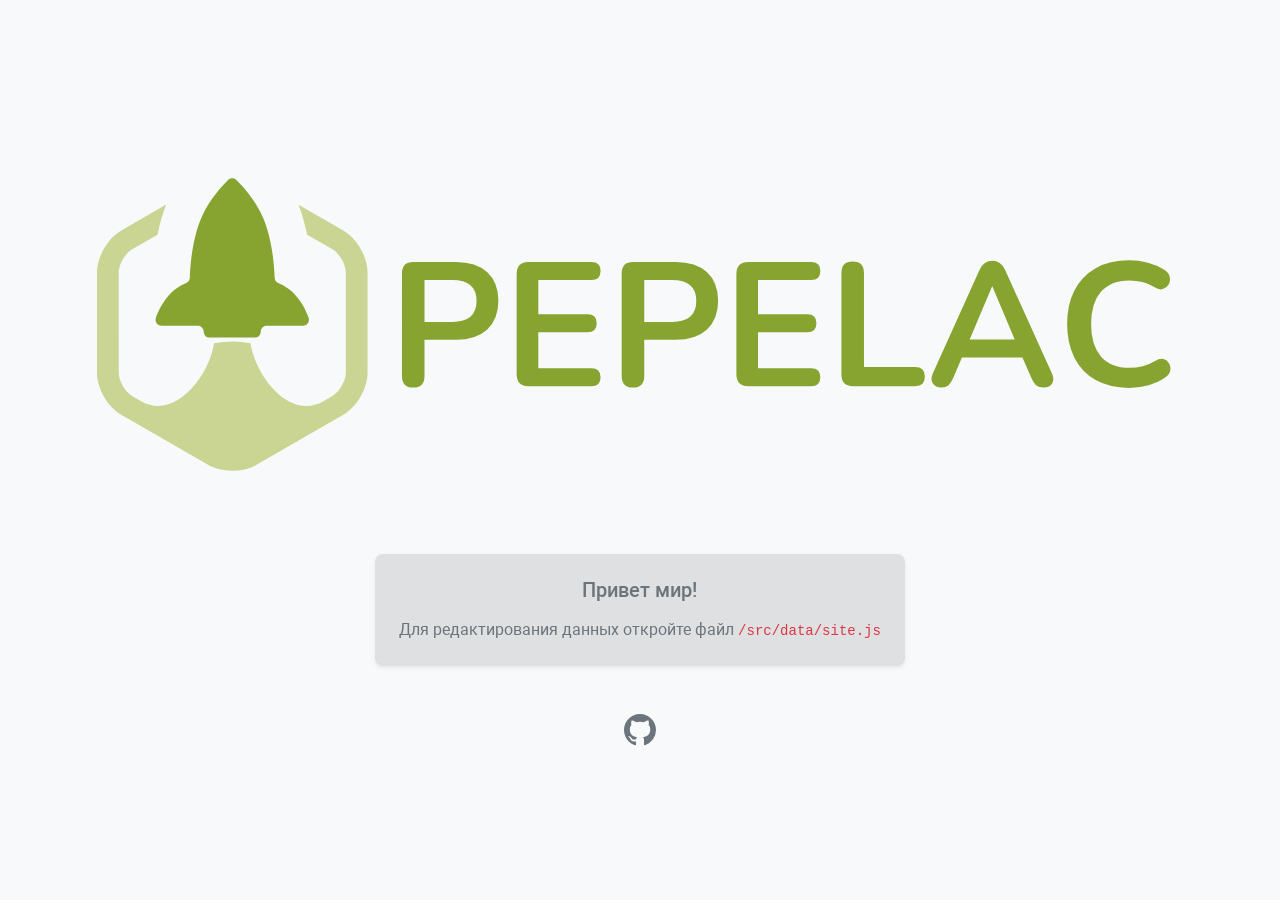
==== commit 8bb0797a: "pepel" ====
--- a/index.html
+++ b/index.html
@@ -5,131 +5,48 @@
 	<meta charset="utf-8"/>
 	<meta http-equiv="X-UA-Compatible" content="IE=edge,chrome=1"/>
 	<meta name="viewport" content="width=device-width,initial-scale=1">
-	<link href="https://fonts.googleapis.com/css2?family=Inter:wght@300;400;600&amp;display=swap" rel="stylesheet">
 	<title>PEPELAC</title>
 
-	<link rel="icon" href="favicon.svg" type="image/svg+xml">
-	<link rel="stylesheet" href="https://cdn.plyr.io/3.6.3/plyr.css" />
-	<script src="https://cdn.plyr.io/3.6.3/plyr.js"></script>
-	
+	<link rel="icon" href="/favicon.svg" type="image/svg+xml">
 
-  <script defer src="assets/js/index.js"></script>
-  <link rel="stylesheet" href="assets/css/index.css">
+  <script type="module" crossorigin src="/assets/js/index.js"></script>
+  <link rel="stylesheet"  href="assets/css/index.css">
 </head>
 <body>
 
-	<div class="wrapper">
-		
-			<header class="header">
-	<div class="header__wrapper">
-		<div class="header__logo">
-			<img src="assets/webp/logo.webp" alt="">
-		</div>
-		<nav class="header__menu">
-			<ul class="header__list">
-				
-				
-				
-		            <li class="header__menu-item"><a class="header__menu-link" href="#home">home</a></li>
-		        
-		            <li class="header__menu-item"><a class="header__menu-link" href="#models">models</a></li>
-		        
-		            <li class="header__menu-item"><a class="header__menu-link" href="#download">download</a></li>
-		        
-		            <li class="header__menu-item"><a class="header__menu-link" href="#video">video</a></li>
-		        
-			
-			</ul>
-		</nav>
-
-		<a href="#" class="header__order">Order now</a>
-	</div>
-</header>
-		
-
-		<div class="main-content">
-			
-	<main class="main" id="home">
-	<section class="hero">
-		<div class="hero__wrapper">
-			<div class="hero__content">
-				<h1>The Future of Urban Mobility</h1>
-				<div class="hero__text">
-					<p class="paragrhaph">Experience the ride of your life with Cowboy’s sleek, smart, and powerful electric bikes designed for urban adventurers.</p>
+	<section class="bg-light py-4 min-vh-100">
+		<div class="container">
+			<div class="row">
+				<div class="col-12 mt-10">
+					<a href="https://zencod.ru/tools/" target="_blank" class="d-block">
+						<svg class="img-fluid" xmlns="http://www.w3.org/2000/svg" viewBox="0 0 3806 1024">
+							<path fill="#87A330" d="M3457.18 702.846q47.17 26.66 113.23 26.66 34.13 0 67.39-9.229 33.4-9.375 57.42-26.806 13.77-10.108 16.11-23.291 2.49-13.33-3.81-24.317-6.3-11.133-18.89-14.648-12.6-3.662-28.86 6.445-19.78 12.012-42.04 17.725-22.12 5.713-44.97 5.713-64.16 0-97.85-38.965-33.55-38.965-33.55-110.449 0-71.338 33.55-110.01 33.69-38.819 97.85-38.819 22.26 0 43.8 5.42 21.68 5.42 40.28 17.432 16.11 10.84 29.3 6.885 13.33-3.955 19.92-15.528 6.59-11.718 3.51-25.781-2.93-14.209-18.6-24.316-24.02-15.674-55.81-24.024-31.79-8.496-64.75-8.496-66.06 0-113.23 26.807-47.02 26.66-72.22 75.293-25.19 48.486-25.19 115.137 0 66.65 25.19 115.576 25.2 48.779 72.22 75.586Zm-525.79 25.488q-20.95 0-30.03-14.355-8.94-14.502.58-34.864l158.5-350.976q7.76-17.432 18.9-24.903 11.13-7.47 25.49-7.47 13.76 0 24.9 7.47 11.13 7.471 18.89 24.903l158.94 350.976q9.67 20.947 1.17 35.156-8.35 14.063-28.71 14.063-16.85 0-26.22-8.057-9.23-8.203-16.41-25.048l-30.03-69.581h-206.39l-29.45 69.581q-7.76 17.431-16.11 25.341-8.35 7.764-24.02 7.764Zm-341.45-44.385q0 39.551 39.11 39.551h211.82q33.54 0 33.54-32.959 0-32.373-33.54-32.373h-174.03V337.66q0-38.965-38.37-38.965-38.53 0-38.53 38.965v346.289Zm-1460.272 44.385q-38.525 0-38.525-39.697V339.564q0-39.111 39.11-39.111h144.581q69.58 0 107.373 34.863Q1420 370.033 1420 432.436q0 62.402-37.793 97.558-37.793 35.156-107.373 35.156h-106.787v123.487q0 39.697-38.379 39.697Zm393.543-4.834q-40.869 0-40.869-40.869V341.322q0-40.869 40.869-40.869h214.16q31.201 0 31.201 30.029 0 31.202-31.201 31.202H1556.17v116.455h168.018q31.201 0 31.201 30.615t-31.201 30.615H1556.17V662.27h181.201q31.201 0 31.201 30.615t-31.201 30.615h-214.16Zm317.33-34.863q0 39.697 38.526 39.697 38.379 0 38.379-39.697V565.15h106.787q69.577 0 107.377-35.156 37.79-35.156 37.79-97.558 0-62.403-37.79-97.12-37.8-34.863-107.377-34.863h-144.58q-39.112 0-39.112 39.111v349.073ZM2272.61 723.5q-40.87 0-40.87-40.869V341.322q0-40.869 40.87-40.869h214.16q31.2 0 31.2 30.029 0 31.202-31.2 31.202h-181.2v116.455h168.02q31.2 0 31.2 30.615t-31.2 30.615h-168.02V662.27h181.2q31.2 0 31.2 30.615t-31.2 30.615h-214.16ZM1168.047 504.506h94.775q82.764 0 82.764-72.07 0-71.338-82.764-71.338h-94.775v143.408Zm844.174 0h-94.775V361.098h94.775q82.759 0 82.759 71.338 0 72.07-82.759 72.07ZM3103.65 383.949l-76.32 180.615H3181l-76.17-180.615h-1.18Z"/>
+							<path fill="#87A330" fill-rule="evenodd" d="M753.535 517.319c13.858 0 23.638-13.507 19.337-26.695-5.224-16.056-15.195-38.451-34.182-64.574-23.191-31.888-52.913-47.752-69.224-54.57-7.295-3.058-12.105-10.162-12.392-18.062-1.306-36.062-7.964-135.804-41.923-209.743-26.154-56.896-67.026-102.005-88.529-123.38-7.901-7.9-20.707-7.9-28.639 0-21.472 21.375-62.344 66.484-88.498 123.38-33.959 73.939-40.648 173.681-41.955 209.743-.287 7.9-5.065 15.004-12.36 18.062-16.311 6.818-46.032 22.682-69.224 54.57-18.986 26.123-28.958 48.518-34.182 64.574-4.301 13.188 5.479 26.695 19.337 26.695h123.667c11.245 0 20.356 9.111 20.356 20.357 0 11.213 9.111 20.324 20.357 20.324h153.675c11.246 0 20.357-9.111 20.357-20.324 0-11.246 9.111-20.357 20.356-20.357h123.667"/>
+							<path fill="#CAD593" fill-rule="evenodd" d="m891.161 192.722-152.722-88.17c11.666 30.531 21.746 64.617 29.41 102.589l86.241 49.786c23.9 13.799 45.669 51.504 45.669 79.105v341.715c0 27.599-21.769 65.303-45.669 79.102l-30.781 17.776c-114.498 66.103-231.119-84.03-248.714-197.227a302.762 302.762 0 0 0-61.931-6.4 302.574 302.574 0 0 0-62.272 6.469c-17.636 113.185-134.227 263.247-248.703 197.158l-30.783-17.776c-23.906-13.799-45.67-51.503-45.67-79.102V336.032c0-27.601 21.764-65.306 45.67-79.105l86.633-50.03c7.684-37.986 17.776-72.075 29.459-102.609l-153.161 88.434C87.44 219.509 51.1 282.458 51.1 336.032v341.715c0 53.571 36.34 116.523 82.737 143.304l295.918 170.857c23.197 13.392 52.968 20.092 82.74 20.092 29.769 0 59.543-6.7 82.737-20.092l295.929-170.857c46.392-26.786 82.737-89.733 82.737-143.304V336.032c0-53.574-36.345-116.52-82.737-143.31Z"/>
+						</svg>
+					</a>
 				</div>
-				<div class="hero__btns">
-					<a href="#" class="hero__btn btn btn-dark">Explore Models</a>
-					<a href="#" class="hero__btn btn">Start Your Ride</a>
+				<div class="col-12 d-flex justify-content-center mt-7">
+					<div class="d-inline-block text-center p-4 bg-black bg-opacity-10 text-secondary rounded-3 shadow-sm">
+						<div class="h5 mb-3">Привет мир!</div>
+						<div class="mt-2">Для редактирования данных откройте файл <code class="text-danger">/src/data/site.js</code></div>
+						<div class="mt-5 d-flex gap-2 justify-content-center d-none" data-desc="Чтобы включить темную тему, добавьте импорты dark-mode в index.js и index.scss">
+							<button class="btn btn-outline-secondary js--toggle-theme">Переключить тему</button>
+							<button class="btn btn-outline-success js--toggle-theme" data-system-theme="true">Включить системную тему</button>
+						</div>
+					</div>
 				</div>
-			</div>
-			<div class="hero__img">
-				<img src="assets/img/site/hero.png" alt="hero-img">
+				<div class="col-12 text-center mt-5">
+					<a href="https://github.com/alexsoin/pepelac/" class="text-secondary" target="_blank">
+						<svg height="32" viewBox="0 0 16 16" version="1.1" width="32">
+							<path fill="currentColor" d="M8 0C3.58 0 0 3.58 0 8c0 3.54 2.29 6.53 5.47 7.59.4.07.55-.17.55-.38 0-.19-.01-.82-.01-1.49-2.01.37-2.53-.49-2.69-.94-.09-.23-.48-.94-.82-1.13-.28-.15-.68-.52-.01-.53.63-.01 1.08.58 1.23.82.72 1.21 1.87.87 2.33.66.07-.52.28-.87.51-1.07-1.78-.2-3.64-.89-3.64-3.95 0-.87.31-1.59.82-2.15-.08-.2-.36-1.02.08-2.12 0 0 .67-.21 2.2.82.64-.18 1.32-.27 2-.27.68 0 1.36.09 2 .27 1.53-1.04 2.2-.82 2.2-.82.44 1.1.16 1.92.08 2.12.51.56.82 1.27.82 2.15 0 3.07-1.87 3.75-3.65 3.95.29.25.54.73.54 1.48 0 1.07-.01 1.93-.01 2.2 0 .21.15.46.55.38A8.013 8.013 0 0016 8c0-4.42-3.58-8-8-8z"></path>
+						</svg>
+					</a>
+				</div>
 			</div>
 		</div>
 	</section>
-</main>
-	<section class="models" id="models">
-	
 
-	
-		<article class="models__item item-models _fit">
-			<div class="item-models__content">
-				<h2>Classic</h2>
-				<div class="item-models__text">
-					<p>Meet the Classic and you've found one agile ride with an incredibly swift side. Gain serious power on an electric bike that's built around you.</p>
-				</div>
-				<a href="#" class="models__btn btn">Start Your Ride</a>
-			</div>
-			<img class="item-models__img _fit-img" src="assets/webp/model-1.webp" alt="model">
-		</article>
-	
-		<article class="models__item item-models _fit">
-			<div class="item-models__content">
-				<h2>Cruiser</h2>
-				<div class="item-models__text">
-					<p>Meet the Cruiser for an elevated take on the classic Cowboy. A higher vantage gives you a comfortable advantage with an electric bike that's built around you.</p>
-				</div>
-				<a href="#" class="models__btn btn">Start Your Ride</a>
-			</div>
-			<img class="item-models__img _fit-img" src="assets/webp/model-2.webp" alt="model">
-		</article>
-	
-</section>
-	<section class="app" id="download">
-	<div class="app__wrapper">
-		<div class="app__content">
-			<h2>Your Ride, Your Way—Powered by the Cowboy App</h2>
-			<div class="app__text">
-				<p>Unlock the full potential of your Cruiser & Classic bike with seamless app integration.</p>
-			</div>
-			<a href="#" class="btn btn-dark">Download App</a>
-		</div>
-		<div class="app__img">
-			<img src="assets/img/site/app.png" alt="app-velo">
-		</div>
-	</div>
-</section>
-	<section class="video" id="video">
-
-<div id="player" data-plyr-provider="youtube" data-plyr-embed-id="5JsX5gyK3QQ" data-poster="/src/assets/img/cover.jpg"></div>
-
-</section>
-
-			
-		</div>
-
-		
-			<footer class="footer" style="padding-bottom: 100px;">
-	<h1>Footer</h1>
-	<i class="icon-font in"></i>
-	
-	<svg class="icon icon-profile">
-	    <use xlink:href="assets/img/spritemap.svg#sprite-profile"></use>
-	</svg>
-</footer>
-		
-	</div>
- 
 </body>
 </html>
--- a/assets/css/index.css
+++ b/assets/css/index.css
@@ -1,722 +1 @@
-@font-face {
-  font-family: "raleway";
-  font-display: swap;
-  src: url("/assets/fonts/raleway-v22-latin_cyrillic-600.woff2") format("woff2"), url("/assets/fonts/raleway-v22-latin_cyrillic-600.woff") format("woff");
-  font-weight: 400;
-  font-style: normal;
-}
-@font-face {
-  font-family: "icon-font";
-  src: url("../icon-font/icon-font.woff2") format("woff2");
-  font-weight: normal;
-  font-style: normal;
-}
-@font-face {
-  font-weight: 100;
-  font-family: "Roboto";
-  font-style: normal;
-  src: local("Roboto Thin"), local("Roboto-Thin"), url("/assets/fonts/Robotothin.woff2") format("woff2"), url("/assets/fonts/Robotothin.woff") format("woff"), url("/assets/fonts/Robotothin.ttf") format("truetype");
-}
-@font-face {
-  font-weight: 100;
-  font-family: "Roboto";
-  font-style: italic;
-  src: local("Roboto Thin Italic"), local("Roboto-ThinItalic"), url("/assets/fonts/Robotothinitalic.woff2") format("woff2"), url("/assets/fonts/Robotothinitalic.woff") format("woff"), url("/assets/fonts/Robotothinitalic.ttf") format("truetype");
-}
-@font-face {
-  font-weight: 300;
-  font-family: "Roboto";
-  font-style: normal;
-  src: local("Roboto Light"), local("Roboto-Light"), url("/assets/fonts/Robotolight.woff2") format("woff2"), url("/assets/fonts/Robotolight.woff") format("woff"), url("/assets/fonts/Robotolight.ttf") format("truetype");
-}
-@font-face {
-  font-weight: 300;
-  font-family: "Roboto";
-  font-style: italic;
-  src: local("Roboto Light Italic"), local("Roboto-LightItalic"), url("/assets/fonts/Robotolightitalic.woff2") format("woff2"), url("/assets/fonts/Robotolightitalic.woff") format("woff"), url("/assets/fonts/Robotolightitalic.ttf") format("truetype");
-}
-@font-face {
-  font-weight: 400;
-  font-family: "Roboto";
-  font-style: normal;
-  src: local("Roboto"), local("Roboto-Regular"), url("/assets/fonts/Roboto.woff2") format("woff2"), url("/assets/fonts/Roboto.woff") format("woff"), url("/assets/fonts/Roboto.ttf") format("truetype");
-}
-@font-face {
-  font-weight: 400;
-  font-family: "Roboto";
-  font-style: italic;
-  src: local("Roboto Italic"), local("Roboto-Italic"), url("/assets/fonts/Robotoitalic.woff2") format("woff2"), url("/assets/fonts/Robotoitalic.woff") format("woff"), url("/assets/fonts/Robotoitalic.ttf") format("truetype");
-}
-@font-face {
-  font-weight: 500;
-  font-family: "Roboto";
-  font-style: normal;
-  src: local("Roboto Medium"), local("Roboto-Medium"), url("/assets/fonts/Robotomedium.woff2") format("woff2"), url("/assets/fonts/Robotomedium.woff") format("woff"), url("/assets/fonts/Robotomedium.ttf") format("truetype");
-}
-@font-face {
-  font-weight: 500;
-  font-family: "Roboto";
-  font-style: italic;
-  src: local("Roboto Medium Italic"), local("Roboto-MediumItalic"), url("/assets/fonts/Robotomediumitalic.woff2") format("woff2"), url("/assets/fonts/Robotomediumitalic.woff") format("woff"), url("/assets/fonts/Robotomediumitalic.ttf") format("truetype");
-}
-@font-face {
-  font-weight: 700;
-  font-family: "Roboto";
-  font-style: normal;
-  src: local("Roboto Bold"), local("Roboto-Bold"), url("/assets/fonts/Robotobold.woff2") format("woff2"), url("/assets/fonts/Robotobold.woff") format("woff"), url("/assets/fonts/Robotobold.ttf") format("truetype");
-}
-@font-face {
-  font-weight: 700;
-  font-family: "Roboto";
-  font-style: italic;
-  src: local("Roboto Bold Italic"), local("Roboto-BoldItalic"), url("/assets/fonts/Robotobolditalic.woff2") format("woff2"), url("/assets/fonts/Robotobolditalic.woff") format("woff"), url("/assets/fonts/Robotobolditalic.ttf") format("truetype");
-}
-@font-face {
-  font-weight: 900;
-  font-family: "Roboto";
-  font-style: normal;
-  src: local("Roboto Black"), local("Roboto-Black"), url("/assets/fonts/Robotoblack.woff2") format("woff2"), url("/assets/fonts/Robotoblack.woff") format("woff"), url("/assets/fonts/Robotoblack.ttf") format("truetype");
-}
-@font-face {
-  font-weight: 900;
-  font-family: "Roboto";
-  font-style: italic;
-  src: local("Roboto Black Italic"), local("Roboto-BlackItalic"), url("/assets/fonts/Robotoblackitalic.woff2") format("woff2"), url("/assets/fonts/Robotoblackitalic.woff") format("woff"), url("/assets/fonts/Robotoblackitalic.ttf") format("truetype");
-}
-/*--tiny-slider--*/
-/*--end tiny-slider--*/
-/*--FormHandler-*/
-/*--end FormHandler--*/
-/*--spoilers-*/
-/* Generated by vite-plugin-svg-spritemap */
-/*--------------------adjustment----------------------*/
-*,
-*::before,
-*::after {
-  -webkit-box-sizing: border-box;
-          box-sizing: border-box;
-}
-
-html, body {
-  margin: 0;
-  padding: 0;
-}
-
-html {
-  font-size: 100%;
-  scroll-behavior: smooth;
-}
-
-body {
-  font-family: "Roboto", sans-serif;
-  font-size: 1rem;
-  min-width: 20rem;
-  position: relative;
-  font-weight: 400;
-  -webkit-font-smoothing: antialiased;
-  overflow-x: hidden;
-  color: #000;
-  background-color: #E6DAC0;
-}
-.lock body {
-  overflow: hidden;
-  -ms-touch-action: none;
-      touch-action: none;
-  overflow-behavior: none;
-}
-
-html, body {
-  height: 100%;
-}
-
-.wrapper {
-  display: -webkit-box;
-  display: -ms-flexbox;
-  display: flex;
-  -webkit-box-orient: vertical;
-  -webkit-box-direction: normal;
-      -ms-flex-direction: column;
-          flex-direction: column;
-  min-height: 100%;
-  overflow: hidden;
-}
-@supports (overflow: clip) {
-  .wrapper {
-    overflow: clip;
-  }
-}
-.wrapper > * {
-  min-width: 0;
-}
-.wrapper .header {
-  -webkit-box-flex: 0;
-      -ms-flex: 0 0 auto;
-          flex: 0 0 auto;
-}
-.wrapper .main-content {
-  -webkit-box-flex: 1;
-      -ms-flex: 1 1 auto;
-          flex: 1 1 auto;
-}
-.wrapper .footer {
-  -webkit-box-flex: 0;
-      -ms-flex: 0 0 auto;
-          flex: 0 0 auto;
-}
-
-a {
-  display: inline-block;
-  color: inherit;
-  text-decoration: none;
-}
-
-img {
-  max-width: 100%;
-  vertical-align: top;
-}
-
-ul, li {
-  margin: 0;
-  padding: 0;
-}
-
-h1, h2, h3, h4, h5, h6 {
-  margin: 0;
-  font-weight: inherit;
-  font-size: inherit;
-}
-
-input input[type=text],
-input[type=email],
-input[type=tel],
-textarea {
-  -webkit-appearance: none;
-  -moz-appearance: none;
-  appearance: none;
-}
-
-.input,
-input {
-  border-radius: 0;
-  outline: none;
-  display: block;
-  width: 100%;
-  border: 0 none;
-}
-
-textarea {
-  resize: none;
-  padding: 0 0;
-}
-
-[class*=__wrapper] {
-  padding-inline: clamp(1rem, 5vw, 6.25rem);
-}
-
-.hidden {
-  display: none !important;
-}
-
-.ibg {
-  background-position: center;
-  background-size: cover;
-  background-repeat: no-repeat;
-  position: relative;
-  padding-bottom: 52.25%;
-}
-
-.ibg img {
-  width: 100%;
-  height: 100%;
-  position: absolute;
-  top: 0;
-  left: 0;
-  opacity: 0;
-}
-
-._prod-img {
-  position: relative;
-  padding-bottom: 80%;
-}
-._prod-img img {
-  display: block;
-  max-width: 100%;
-  max-height: 100%;
-  position: absolute;
-  top: 50%;
-  left: 50%;
-  -webkit-transform: translate(-50%, -50%);
-          transform: translate(-50%, -50%);
-}
-
-._fit {
-  padding-bottom: 80%;
-  position: relative;
-}
-
-._fit ._fit-img {
-  width: 100%;
-  height: 100%;
-  position: absolute;
-  left: 0;
-  right: 0;
-  -o-object-fit: cover;
-     object-fit: cover;
-  -o-object-position: center center;
-     object-position: center center;
-}
-
-@supports (backdrop-filter: blur(10px)) or (--webkit-backdrop-filter: blur(10px)) {
-  .bd-filter-fallback {
-    background-color: rgba(255, 255, 255, 0.72);
-    backdrop-filter: blur(1.9375rem);
-  }
-}
-
-/*--------------------END adjustment----------------------*/
-/*--------------------ui----------------------*/
-.btn {
-  padding-inline: clamp(1.875rem, 3vw, 5.3125rem);
-  padding-block: clamp(0.625rem, 1vw, 2.8125rem);
-  border-radius: 3.75rem;
-  -webkit-transition: all 0.2s;
-  transition: all 0.2s;
-  background-color: #fff;
-  font-size: clamp(1rem, 1vw, 2rem);
-}
-@media (any-hover: hover) {
-  .btn:hover {
-    background-color: #000;
-    color: #fff;
-  }
-}
-.btn-dark {
-  background-color: #000;
-  color: #fff;
-}
-@media (any-hover: hover) {
-  .btn-dark:hover {
-    background-color: #fff;
-    color: #000;
-  }
-}
-
-.paragrhaph {
-  margin: 0;
-  font-size: clamp(1.125rem, 2vw, 2.5rem);
-  font-weight: 300;
-  line-height: 150%;
-}
-
-/*--------------------END ui----------------------*/
-/*--------------------header----------------------*/
-.header {
-  top: 0;
-  left: 0;
-  right: 0;
-  position: fixed;
-  z-index: 40;
-  background-color: #E6DAC0;
-  font-size: clamp(1rem, 1vw, 2rem);
-}
-
-.header__wrapper {
-  padding-block: clamp(0.625rem, 1vw, 2.8125rem);
-  display: -webkit-box;
-  display: -ms-flexbox;
-  display: flex;
-  -webkit-box-align: center;
-      -ms-flex-align: center;
-          align-items: center;
-  -webkit-box-pack: justify;
-      -ms-flex-pack: justify;
-          justify-content: space-between;
-}
-@media only screen and (max-width: 767.98px) {
-  .header__wrapper {
-    -webkit-box-orient: vertical;
-    -webkit-box-direction: normal;
-        -ms-flex-direction: column;
-            flex-direction: column;
-    row-gap: 0.625rem;
-  }
-}
-
-.header__logo {
-  width: clamp(6.25rem, 10vw, 17.5rem);
-  -ms-flex-negative: 0;
-      flex-shrink: 0;
-}
-
-@media only screen and (min-width: 767.98px) {
-  .header__menu {
-    -webkit-box-flex: 1;
-        -ms-flex-positive: 1;
-            flex-grow: 1;
-  }
-}
-
-.header__list {
-  display: -webkit-box;
-  display: -ms-flexbox;
-  display: flex;
-  -webkit-box-align: center;
-      -ms-flex-align: center;
-          align-items: center;
-  -webkit-box-pack: center;
-      -ms-flex-pack: center;
-          justify-content: center;
-  -ms-flex-wrap: wrap;
-      flex-wrap: wrap;
-  -webkit-column-gap: clamp(0.9375rem, 5vw, 5rem);
-     -moz-column-gap: clamp(0.9375rem, 5vw, 5rem);
-          column-gap: clamp(0.9375rem, 5vw, 5rem);
-  list-style-type: none;
-}
-
-@media (any-hover: hover) {
-  .header__menu-link:hover {
-    text-decoration: underline;
-  }
-}
-
-.header__order {
-  padding-inline: clamp(1.875rem, 3vw, 5.1875rem);
-  padding-block: clamp(0.3125rem, 1vw, 1.1875rem);
-  border: 1px solid #000;
-  border-radius: 3.125rem;
-  -webkit-transition: all 0.2s;
-  transition: all 0.2s;
-  text-align: center;
-}
-@media only screen and (max-width: 480px) {
-  .header__order {
-    -ms-flex-item-align: stretch;
-        align-self: stretch;
-  }
-}
-@media (any-hover: hover) {
-  .header__order:hover {
-    background-color: #000;
-    color: #fff;
-  }
-}
-
-/*--------------------END header----------------------*/
-.hero {
-  min-height: 100svh;
-  padding-top: clamp(5rem, 7vw, 10rem);
-  display: -webkit-box;
-  display: -ms-flexbox;
-  display: flex;
-  -webkit-box-align: end;
-      -ms-flex-align: end;
-          align-items: flex-end;
-}
-.hero h1 {
-  font-weight: 600;
-  font-size: clamp(1.5rem, 5vw, 8rem);
-  margin-bottom: 0.1875em;
-}
-
-.hero__wrapper {
-  -webkit-box-flex: 1;
-      -ms-flex-positive: 1;
-          flex-grow: 1;
-  display: -webkit-box;
-  display: -ms-flexbox;
-  display: flex;
-  -webkit-box-align: center;
-      -ms-flex-align: center;
-          align-items: center;
-  -webkit-box-pack: justify;
-      -ms-flex-pack: justify;
-          justify-content: space-between;
-}
-@media only screen and (max-width: 767.98px) {
-  .hero__wrapper {
-    -webkit-box-orient: vertical;
-    -webkit-box-direction: normal;
-        -ms-flex-direction: column;
-            flex-direction: column;
-  }
-}
-
-.hero__content {
-  -webkit-box-flex: 1;
-      -ms-flex-positive: 1;
-          flex-grow: 1;
-  padding-block: 1.875rem;
-  max-width: 81.25rem;
-}
-@media only screen and (max-width: 767.98px) {
-  .hero__content {
-    text-align: center;
-  }
-}
-
-.hero__text {
-  margin-bottom: clamp(1.25rem, 4vw, 3.75rem);
-}
-
-.hero__btns {
-  display: -webkit-box;
-  display: -ms-flexbox;
-  display: flex;
-  -ms-flex-wrap: wrap;
-      flex-wrap: wrap;
-  gap: clamp(0.625rem, 1vw, 1.875rem);
-}
-@media only screen and (max-width: 767.98px) {
-  .hero__btns {
-    -webkit-box-pack: center;
-        -ms-flex-pack: center;
-            justify-content: center;
-  }
-}
-@media only screen and (max-width: 480px) {
-  .hero__btns {
-    -webkit-box-orient: vertical;
-    -webkit-box-direction: normal;
-        -ms-flex-direction: column;
-            flex-direction: column;
-  }
-}
-
-.hero__img {
-  margin-right: clamp(-6.25rem, -5vw, -1rem);
-  -ms-flex-item-align: end;
-      align-self: flex-end;
-}
-
-.models {
-  min-height: 100svh;
-  display: -webkit-box;
-  display: -ms-flexbox;
-  display: flex;
-}
-@media only screen and (max-width: 767.98px) {
-  .models {
-    -webkit-box-orient: vertical;
-    -webkit-box-direction: normal;
-        -ms-flex-direction: column;
-            flex-direction: column;
-  }
-}
-.models h2 {
-  margin-bottom: 0.375em;
-  font-size: clamp(1.875rem, 3vw, 4rem);
-  color: #fff;
-  font-weight: 600;
-}
-
-.models__item {
-  -webkit-box-flex: 1;
-      -ms-flex-positive: 1;
-          flex-grow: 1;
-  -ms-flex-preferred-size: 50%;
-      flex-basis: 50%;
-  position: relative;
-  padding-inline: clamp(1rem, 5vw, 6.25rem);
-  padding-bottom: clamp(1.875rem, 8vw, 22.9375rem);
-  display: -webkit-box;
-  display: -ms-flexbox;
-  display: flex;
-  -webkit-box-align: end;
-      -ms-flex-align: end;
-          align-items: flex-end;
-}
-
-.item-models__content {
-  position: relative;
-  z-index: 2;
-}
-
-.item-models__text {
-  padding-right: clamp(0px, 5vw, 6.25rem);
-  color: #fff;
-  margin: 0;
-  font-size: clamp(1rem, 2vw, 2.25rem);
-  font-weight: 300;
-  line-height: 150%;
-}
-
-.item-models__img {
-  top: 0;
-}
-
-.app__wrapper {
-  min-height: 100svh;
-  display: -webkit-box;
-  display: -ms-flexbox;
-  display: flex;
-  -webkit-box-orient: vertical;
-  -webkit-box-direction: normal;
-      -ms-flex-direction: column;
-          flex-direction: column;
-  -webkit-box-align: center;
-      -ms-flex-align: center;
-          align-items: center;
-  -webkit-box-pack: center;
-      -ms-flex-pack: center;
-          justify-content: center;
-}
-
-.app__content {
-  -webkit-box-flex: 1;
-      -ms-flex-positive: 1;
-          flex-grow: 1;
-  padding-top: clamp(1.875rem, 5vw, 18.5625rem);
-  padding-bottom: clamp(1.875rem, 5vw, 10.75rem);
-  display: -webkit-box;
-  display: -ms-flexbox;
-  display: flex;
-  -webkit-box-orient: vertical;
-  -webkit-box-direction: normal;
-      -ms-flex-direction: column;
-          flex-direction: column;
-  -webkit-box-align: center;
-      -ms-flex-align: center;
-          align-items: center;
-  -webkit-box-pack: center;
-      -ms-flex-pack: center;
-          justify-content: center;
-  text-align: center;
-}
-@media only screen and (min-width: 187.5rem) {
-  .app__content {
-    max-width: 47.7099236641%;
-  }
-}
-.app__content h2 {
-  margin-bottom: 0.25em;
-  font-weight: 600;
-  font-size: clamp(1.25rem, 5vw, 6rem);
-  text-wrap: balance;
-}
-
-.app__text {
-  margin-bottom: clamp(1.25rem, 4vw, 4rem);
-}
-
-@media only screen and (min-width: 576px) {
-  .app__img {
-    max-width: 50%;
-  }
-}
-
-.plyr__video-embed, .plyr__video-wrapper--fixed-ratio {
-  aspect-ratio: 3134/1477;
-  height: auto;
-}
-@media only screen and (max-width: 767.98px) {
-  .plyr__video-embed, .plyr__video-wrapper--fixed-ratio {
-    aspect-ratio: auto;
-    min-height: 100svh;
-  }
-}
-
-[data-plyr=play] svg, [data-plyr=play] .plyr__sr-only {
-  display: none;
-}
-
-.plyr__control {
-  width: 5.7753669432% !important;
-  aspect-ratio: 1/1;
-  background-color: transparent;
-  background-image: url(src/assets/img/play.svg);
-  background-position: 0 0;
-  background-repeat: no-repeat;
-  background-size: 100%;
-}
-
-.plyr--video .plyr__control:hover {
-  width: 5.7753669432% !important;
-  aspect-ratio: 1/1;
-  background-color: transparent;
-  background-image: url(src/assets/img/play.svg);
-  background-size: 100%;
-  opacity: 0.5;
-}
-
-.plyr__poster {
-  background-size: cover;
-}
-
-/*--------------------footer----------------------*/
-/*--------------------END footer----------------------*/
-.icon {
-  display: inline-block;
-  width: 1em;
-  height: 1em;
-  fill: currentColor;
-  fill: currentColor;
-}
-
-.icon {
-  margin: 0.5rem;
-}
-.icon-burger, .icon-burger-mask {
-  width: 1.125em;
-  height: 0.75em;
-}
-.icon-check, .icon-check-mask {
-  width: 1.125em;
-  height: 1.125em;
-}
-.icon-exit, .icon-exit-mask {
-  width: 1.25em;
-  height: 1.375em;
-}
-.icon-page-next, .icon-page-next-mask {
-  width: 0.3125em;
-  height: 0.5625em;
-}
-.icon-page-prev, .icon-page-prev-mask {
-  width: 0.3125em;
-  height: 0.5625em;
-}
-.icon-payments, .icon-payments-mask {
-  width: 1.375em;
-  height: 1.125em;
-}
-.icon-profile, .icon-profile-mask {
-  width: 1.125em;
-  height: 1.125em;
-}
-.icon-rub, .icon-rub-mask {
-  width: 1.5em;
-  height: 1.5em;
-}
-.icon-ruble-gray, .icon-ruble-gray-mask {
-  width: 1.75em;
-  height: 2.25em;
-}
-.icon-ruble, .icon-ruble-mask {
-  width: 0.875em;
-  height: 1.125em;
-}
-.icon-sec-red, .icon-sec-red-mask {
-  width: 1.25em;
-  height: 1.25em;
-}
-.icon-security-green, .icon-security-green-mask {
-  width: 1.25em;
-  height: 1.25em;
-}
-.icon-security-red, .icon-security-red-mask {
-  width: 1.25em;
-  height: 1.25em;
-}
-.icon-setts, .icon-setts-mask {
-  width: 1.375em;
-  height: 1.5em;
-}
-.icon-svg-sprite, .icon-svg-sprite-mask {
-  width: 1.75em;
-  height: 2.25em;
-}
-.icon-trans, .icon-trans-mask {
-  width: 1.375em;
-  height: 1.375em;
-}+@charset "UTF-8";@font-face{font-weight:100;font-family:Roboto;font-style:normal;src:local("Roboto Thin"),local("Roboto-Thin"),url(/assets/fonts/Robotothin.woff2) format("woff2"),url(/assets/fonts/Robotothin.woff) format("woff"),url(/assets/fonts/Robotothin.ttf) format("truetype")}@font-face{font-weight:100;font-family:Roboto;font-style:italic;src:local("Roboto Thin Italic"),local("Roboto-ThinItalic"),url(/assets/fonts/Robotothinitalic.woff2) format("woff2"),url(/assets/fonts/Robotothinitalic.woff) format("woff"),url(/assets/fonts/Robotothinitalic.ttf) format("truetype")}@font-face{font-weight:300;font-family:Roboto;font-style:normal;src:local("Roboto Light"),local("Roboto-Light"),url(/assets/fonts/Robotolight.woff2) format("woff2"),url(/assets/fonts/Robotolight.woff) format("woff"),url(/assets/fonts/Robotolight.ttf) format("truetype")}@font-face{font-weight:300;font-family:Roboto;font-style:italic;src:local("Roboto Light Italic"),local("Roboto-LightItalic"),url(/assets/fonts/Robotolightitalic.woff2) format("woff2"),url(/assets/fonts/Robotolightitalic.woff) format("woff"),url(/assets/fonts/Robotolightitalic.ttf) format("truetype")}@font-face{font-weight:400;font-family:Roboto;font-style:normal;src:local("Roboto"),local("Roboto-Regular"),url(/assets/fonts/Roboto.woff2) format("woff2"),url(/assets/fonts/Roboto.woff) format("woff"),url(/assets/fonts/Roboto.ttf) format("truetype")}@font-face{font-weight:400;font-family:Roboto;font-style:italic;src:local("Roboto Italic"),local("Roboto-Italic"),url(/assets/fonts/Robotoitalic.woff2) format("woff2"),url(/assets/fonts/Robotoitalic.woff) format("woff"),url(/assets/fonts/Robotoitalic.ttf) format("truetype")}@font-face{font-weight:500;font-family:Roboto;font-style:normal;src:local("Roboto Medium"),local("Roboto-Medium"),url(/assets/fonts/Robotomedium.woff2) format("woff2"),url(/assets/fonts/Robotomedium.woff) format("woff"),url(/assets/fonts/Robotomedium.ttf) format("truetype")}@font-face{font-weight:500;font-family:Roboto;font-style:italic;src:local("Roboto Medium Italic"),local("Roboto-MediumItalic"),url(/assets/fonts/Robotomediumitalic.woff2) format("woff2"),url(/assets/fonts/Robotomediumitalic.woff) format("woff"),url(/assets/fonts/Robotomediumitalic.ttf) format("truetype")}@font-face{font-weight:700;font-family:Roboto;font-style:normal;src:local("Roboto Bold"),local("Roboto-Bold"),url(/assets/fonts/Robotobold.woff2) format("woff2"),url(/assets/fonts/Robotobold.woff) format("woff"),url(/assets/fonts/Robotobold.ttf) format("truetype")}@font-face{font-weight:700;font-family:Roboto;font-style:italic;src:local("Roboto Bold Italic"),local("Roboto-BoldItalic"),url(/assets/fonts/Robotobolditalic.woff2) format("woff2"),url(/assets/fonts/Robotobolditalic.woff) format("woff"),url(/assets/fonts/Robotobolditalic.ttf) format("truetype")}@font-face{font-weight:900;font-family:Roboto;font-style:normal;src:local("Roboto Black"),local("Roboto-Black"),url(/assets/fonts/Robotoblack.woff2) format("woff2"),url(/assets/fonts/Robotoblack.woff) format("woff"),url(/assets/fonts/Robotoblack.ttf) format("truetype")}@font-face{font-weight:900;font-family:Roboto;font-style:italic;src:local("Roboto Black Italic"),local("Roboto-BlackItalic"),url(/assets/fonts/Robotoblackitalic.woff2) format("woff2"),url(/assets/fonts/Robotoblackitalic.woff) format("woff"),url(/assets/fonts/Robotoblackitalic.ttf) format("truetype")}:root,[data-bs-theme=light]{--bs-blue: #0d6efd;--bs-indigo: #6610f2;--bs-purple: #6f42c1;--bs-pink: #d63384;--bs-red: #dc3545;--bs-orange: #fd7e14;--bs-yellow: #ffc107;--bs-green: #198754;--bs-teal: #20c997;--bs-cyan: #0dcaf0;--bs-black: #000;--bs-white: #fff;--bs-gray: #6c757d;--bs-gray-dark: #343a40;--bs-gray-100: #f8f9fa;--bs-gray-200: #e9ecef;--bs-gray-300: #dee2e6;--bs-gray-400: #ced4da;--bs-gray-500: #adb5bd;--bs-gray-600: #6c757d;--bs-gray-700: #495057;--bs-gray-800: #343a40;--bs-gray-900: #212529;--bs-primary: #0d6efd;--bs-secondary: #6c757d;--bs-success: #198754;--bs-info: #0dcaf0;--bs-warning: #ffc107;--bs-danger: #dc3545;--bs-light: #f8f9fa;--bs-dark: #212529;--bs-primary-rgb: 13, 110, 253;--bs-secondary-rgb: 108, 117, 125;--bs-success-rgb: 25, 135, 84;--bs-info-rgb: 13, 202, 240;--bs-warning-rgb: 255, 193, 7;--bs-danger-rgb: 220, 53, 69;--bs-light-rgb: 248, 249, 250;--bs-dark-rgb: 33, 37, 41;--bs-primary-text-emphasis: #052c65;--bs-secondary-text-emphasis: #2b2f32;--bs-success-text-emphasis: #0a3622;--bs-info-text-emphasis: #055160;--bs-warning-text-emphasis: #664d03;--bs-danger-text-emphasis: #58151c;--bs-light-text-emphasis: #495057;--bs-dark-text-emphasis: #495057;--bs-primary-bg-subtle: #cfe2ff;--bs-secondary-bg-subtle: #e2e3e5;--bs-success-bg-subtle: #d1e7dd;--bs-info-bg-subtle: #cff4fc;--bs-warning-bg-subtle: #fff3cd;--bs-danger-bg-subtle: #f8d7da;--bs-light-bg-subtle: #fcfcfd;--bs-dark-bg-subtle: #ced4da;--bs-primary-border-subtle: #9ec5fe;--bs-secondary-border-subtle: #c4c8cb;--bs-success-border-subtle: #a3cfbb;--bs-info-border-subtle: #9eeaf9;--bs-warning-border-subtle: #ffe69c;--bs-danger-border-subtle: #f1aeb5;--bs-light-border-subtle: #e9ecef;--bs-dark-border-subtle: #adb5bd;--bs-white-rgb: 255, 255, 255;--bs-black-rgb: 0, 0, 0;--bs-font-sans-serif: system-ui, -apple-system, "Segoe UI", Roboto, "Helvetica Neue", "Noto Sans", "Liberation Sans", Arial, sans-serif, "Apple Color Emoji", "Segoe UI Emoji", "Segoe UI Symbol", "Noto Color Emoji";--bs-font-monospace: SFMono-Regular, Menlo, Monaco, Consolas, "Liberation Mono", "Courier New", monospace;--bs-gradient: linear-gradient(180deg, rgba(255, 255, 255, .15), rgba(255, 255, 255, 0));--bs-body-font-family: "Roboto", -apple-system, BlinkMacSystemFont, "Segoe UI", Roboto, "Helvetica Neue", Arial, "Noto Sans", sans-serif, "Apple Color Emoji", "Segoe UI Emoji", "Segoe UI Symbol", "Noto Color Emoji";--bs-body-font-size: 1rem;--bs-body-font-weight: 400;--bs-body-line-height: 1.5;--bs-body-color: #000;--bs-body-color-rgb: 0, 0, 0;--bs-body-bg: #fff;--bs-body-bg-rgb: 255, 255, 255;--bs-emphasis-color: #000;--bs-emphasis-color-rgb: 0, 0, 0;--bs-secondary-color: rgba(0, 0, 0, .75);--bs-secondary-color-rgb: 0, 0, 0;--bs-secondary-bg: #e9ecef;--bs-secondary-bg-rgb: 233, 236, 239;--bs-tertiary-color: rgba(0, 0, 0, .5);--bs-tertiary-color-rgb: 0, 0, 0;--bs-tertiary-bg: #f8f9fa;--bs-tertiary-bg-rgb: 248, 249, 250;--bs-heading-color: inherit;--bs-link-color: #0d6efd;--bs-link-color-rgb: 13, 110, 253;--bs-link-decoration: underline;--bs-link-hover-color: #0a58ca;--bs-link-hover-color-rgb: 10, 88, 202;--bs-code-color: #d63384;--bs-highlight-color: #000;--bs-highlight-bg: #fff3cd;--bs-border-width: 1px;--bs-border-style: solid;--bs-border-color: #dee2e6;--bs-border-color-translucent: rgba(0, 0, 0, .175);--bs-border-radius: .375rem;--bs-border-radius-sm: .25rem;--bs-border-radius-lg: .5rem;--bs-border-radius-xl: 1rem;--bs-border-radius-xxl: 2rem;--bs-border-radius-2xl: var(--bs-border-radius-xxl);--bs-border-radius-pill: 50rem;--bs-box-shadow: 0 .5rem 1rem rgba(0, 0, 0, .15);--bs-box-shadow-sm: 0 .125rem .25rem rgba(0, 0, 0, .075);--bs-box-shadow-lg: 0 1rem 3rem rgba(0, 0, 0, .175);--bs-box-shadow-inset: inset 0 1px 2px rgba(0, 0, 0, .075);--bs-focus-ring-width: .25rem;--bs-focus-ring-opacity: .25;--bs-focus-ring-color: rgba(13, 110, 253, .25);--bs-form-valid-color: #198754;--bs-form-valid-border-color: #198754;--bs-form-invalid-color: #dc3545;--bs-form-invalid-border-color: #dc3545}*,*:before,*:after{box-sizing:border-box}@media (prefers-reduced-motion: no-preference){:root{scroll-behavior:smooth}}body{margin:0;font-family:var(--bs-body-font-family);font-size:var(--bs-body-font-size);font-weight:var(--bs-body-font-weight);line-height:var(--bs-body-line-height);color:var(--bs-body-color);text-align:var(--bs-body-text-align);background-color:var(--bs-body-bg);-webkit-text-size-adjust:100%;-webkit-tap-highlight-color:rgba(0,0,0,0)}hr{margin:1rem 0;color:inherit;border:0;border-top:var(--bs-border-width) solid;opacity:.25}h6,.h6,h5,.h5,h4,.h4,h3,.h3,h2,.h2,h1,.h1{margin-top:0;margin-bottom:.5rem;font-weight:500;line-height:1.2;color:var(--bs-heading-color)}h1,.h1{font-size:calc(1.375rem + 1.5vw)}@media (min-width: 1200px){h1,.h1{font-size:2.5rem}}h2,.h2{font-size:calc(1.325rem + .9vw)}@media (min-width: 1200px){h2,.h2{font-size:2rem}}h3,.h3{font-size:calc(1.3rem + .6vw)}@media (min-width: 1200px){h3,.h3{font-size:1.75rem}}h4,.h4{font-size:calc(1.275rem + .3vw)}@media (min-width: 1200px){h4,.h4{font-size:1.5rem}}h5,.h5{font-size:1.25rem}h6,.h6{font-size:1rem}p{margin-top:0;margin-bottom:1rem}abbr[title]{text-decoration:underline dotted;cursor:help;text-decoration-skip-ink:none}address{margin-bottom:1rem;font-style:normal;line-height:inherit}ol,ul{padding-left:2rem}ol,ul,dl{margin-top:0;margin-bottom:1rem}ol ol,ul ul,ol ul,ul ol{margin-bottom:0}dt{font-weight:700}dd{margin-bottom:.5rem;margin-left:0}blockquote{margin:0 0 1rem}b,strong{font-weight:bolder}small,.small{font-size:.875em}mark,.mark{padding:.1875em;color:var(--bs-highlight-color);background-color:var(--bs-highlight-bg)}sub,sup{position:relative;font-size:.75em;line-height:0;vertical-align:baseline}sub{bottom:-.25em}sup{top:-.5em}a{color:rgba(var(--bs-link-color-rgb),var(--bs-link-opacity, 1));text-decoration:underline}a:hover{--bs-link-color-rgb: var(--bs-link-hover-color-rgb)}a:not([href]):not([class]),a:not([href]):not([class]):hover{color:inherit;text-decoration:none}pre,code,kbd,samp{font-family:var(--bs-font-monospace);font-size:1em}pre{display:block;margin-top:0;margin-bottom:1rem;overflow:auto;font-size:.875em}pre code{font-size:inherit;color:inherit;word-break:normal}code{font-size:.875em;color:var(--bs-code-color);word-wrap:break-word}a>code{color:inherit}kbd{padding:.1875rem .375rem;font-size:.875em;color:var(--bs-body-bg);background-color:var(--bs-body-color);border-radius:.25rem}kbd kbd{padding:0;font-size:1em}figure{margin:0 0 1rem}img,svg{vertical-align:middle}table{caption-side:bottom;border-collapse:collapse}caption{padding-top:.5rem;padding-bottom:.5rem;color:var(--bs-secondary-color);text-align:left}th{text-align:inherit;text-align:-webkit-match-parent}thead,tbody,tfoot,tr,td,th{border-color:inherit;border-style:solid;border-width:0}label{display:inline-block}button{border-radius:0}button:focus:not(:focus-visible){outline:0}input,button,select,optgroup,textarea{margin:0;font-family:inherit;font-size:inherit;line-height:inherit}button,select{text-transform:none}[role=button]{cursor:pointer}select{word-wrap:normal}select:disabled{opacity:1}[list]:not([type=date]):not([type=datetime-local]):not([type=month]):not([type=week]):not([type=time])::-webkit-calendar-picker-indicator{display:none!important}button,[type=button],[type=reset],[type=submit]{-webkit-appearance:button}button:not(:disabled),[type=button]:not(:disabled),[type=reset]:not(:disabled),[type=submit]:not(:disabled){cursor:pointer}::-moz-focus-inner{padding:0;border-style:none}textarea{resize:vertical}fieldset{min-width:0;padding:0;margin:0;border:0}legend{float:left;width:100%;padding:0;margin-bottom:.5rem;font-size:calc(1.275rem + .3vw);line-height:inherit}@media (min-width: 1200px){legend{font-size:1.5rem}}legend+*{clear:left}::-webkit-datetime-edit-fields-wrapper,::-webkit-datetime-edit-text,::-webkit-datetime-edit-minute,::-webkit-datetime-edit-hour-field,::-webkit-datetime-edit-day-field,::-webkit-datetime-edit-month-field,::-webkit-datetime-edit-year-field{padding:0}::-webkit-inner-spin-button{height:auto}[type=search]{-webkit-appearance:textfield;outline-offset:-2px}::-webkit-search-decoration{-webkit-appearance:none}::-webkit-color-swatch-wrapper{padding:0}::file-selector-button{font:inherit;-webkit-appearance:button}output{display:inline-block}iframe{border:0}summary{display:list-item;cursor:pointer}progress{vertical-align:baseline}[hidden]{display:none!important}.lead{font-size:1.25rem;font-weight:300}.display-1{font-size:calc(1.625rem + 4.5vw);font-weight:300;line-height:1.2}@media (min-width: 1200px){.display-1{font-size:5rem}}.display-2{font-size:calc(1.575rem + 3.9vw);font-weight:300;line-height:1.2}@media (min-width: 1200px){.display-2{font-size:4.5rem}}.display-3{font-size:calc(1.525rem + 3.3vw);font-weight:300;line-height:1.2}@media (min-width: 1200px){.display-3{font-size:4rem}}.display-4{font-size:calc(1.475rem + 2.7vw);font-weight:300;line-height:1.2}@media (min-width: 1200px){.display-4{font-size:3.5rem}}.display-5{font-size:calc(1.425rem + 2.1vw);font-weight:300;line-height:1.2}@media (min-width: 1200px){.display-5{font-size:3rem}}.display-6{font-size:calc(1.375rem + 1.5vw);font-weight:300;line-height:1.2}@media (min-width: 1200px){.display-6{font-size:2.5rem}}.list-unstyled,.list-inline{padding-left:0;list-style:none}.list-inline-item{display:inline-block}.list-inline-item:not(:last-child){margin-right:.5rem}.initialism{font-size:.875em;text-transform:uppercase}.blockquote{margin-bottom:1rem;font-size:1.25rem}.blockquote>:last-child{margin-bottom:0}.blockquote-footer{margin-top:-1rem;margin-bottom:1rem;font-size:.875em;color:#6c757d}.blockquote-footer:before{content:"— "}.img-fluid{max-width:100%;height:auto}.img-thumbnail{padding:.25rem;background-color:var(--bs-body-bg);border:var(--bs-border-width) solid var(--bs-border-color);border-radius:var(--bs-border-radius);max-width:100%;height:auto}.figure{display:inline-block}.figure-img{margin-bottom:.5rem;line-height:1}.figure-caption{font-size:.875em;color:var(--bs-secondary-color)}.container,.container-fluid,.container-xxl,.container-xl,.container-lg,.container-md,.container-sm{--bs-gutter-x: 1.5rem;--bs-gutter-y: 0;width:100%;padding-right:calc(var(--bs-gutter-x) * .5);padding-left:calc(var(--bs-gutter-x) * .5);margin-right:auto;margin-left:auto}@media (min-width: 576px){.container-sm,.container{max-width:540px}}@media (min-width: 768px){.container-md,.container-sm,.container{max-width:720px}}@media (min-width: 992px){.container-lg,.container-md,.container-sm,.container{max-width:960px}}@media (min-width: 1200px){.container-xl,.container-lg,.container-md,.container-sm,.container{max-width:1140px}}@media (min-width: 1400px){.container-xxl,.container-xl,.container-lg,.container-md,.container-sm,.container{max-width:1320px}}:root{--bs-breakpoint-xs: 0;--bs-breakpoint-sm: 576px;--bs-breakpoint-md: 768px;--bs-breakpoint-lg: 992px;--bs-breakpoint-xl: 1200px;--bs-breakpoint-xxl: 1400px}.row{--bs-gutter-x: 1.5rem;--bs-gutter-y: 0;display:flex;flex-wrap:wrap;margin-top:calc(-1 * var(--bs-gutter-y));margin-right:calc(-.5 * var(--bs-gutter-x));margin-left:calc(-.5 * var(--bs-gutter-x))}.row>*{flex-shrink:0;width:100%;max-width:100%;padding-right:calc(var(--bs-gutter-x) * .5);padding-left:calc(var(--bs-gutter-x) * .5);margin-top:var(--bs-gutter-y)}.col{flex:1 0 0%}.row-cols-auto>*{flex:0 0 auto;width:auto}.row-cols-1>*{flex:0 0 auto;width:100%}.row-cols-2>*{flex:0 0 auto;width:50%}.row-cols-3>*{flex:0 0 auto;width:33.33333333%}.row-cols-4>*{flex:0 0 auto;width:25%}.row-cols-5>*{flex:0 0 auto;width:20%}.row-cols-6>*{flex:0 0 auto;width:16.66666667%}.col-auto{flex:0 0 auto;width:auto}.col-1{flex:0 0 auto;width:8.33333333%}.col-2{flex:0 0 auto;width:16.66666667%}.col-3{flex:0 0 auto;width:25%}.col-4{flex:0 0 auto;width:33.33333333%}.col-5{flex:0 0 auto;width:41.66666667%}.col-6{flex:0 0 auto;width:50%}.col-7{flex:0 0 auto;width:58.33333333%}.col-8{flex:0 0 auto;width:66.66666667%}.col-9{flex:0 0 auto;width:75%}.col-10{flex:0 0 auto;width:83.33333333%}.col-11{flex:0 0 auto;width:91.66666667%}.col-12{flex:0 0 auto;width:100%}.offset-1{margin-left:8.33333333%}.offset-2{margin-left:16.66666667%}.offset-3{margin-left:25%}.offset-4{margin-left:33.33333333%}.offset-5{margin-left:41.66666667%}.offset-6{margin-left:50%}.offset-7{margin-left:58.33333333%}.offset-8{margin-left:66.66666667%}.offset-9{margin-left:75%}.offset-10{margin-left:83.33333333%}.offset-11{margin-left:91.66666667%}.g-0,.gx-0{--bs-gutter-x: 0}.g-0,.gy-0{--bs-gutter-y: 0}.g-1,.gx-1{--bs-gutter-x: .25rem}.g-1,.gy-1{--bs-gutter-y: .25rem}.g-2,.gx-2{--bs-gutter-x: .5rem}.g-2,.gy-2{--bs-gutter-y: .5rem}.g-3,.gx-3{--bs-gutter-x: 1rem}.g-3,.gy-3{--bs-gutter-y: 1rem}.g-4,.gx-4{--bs-gutter-x: 1.5rem}.g-4,.gy-4{--bs-gutter-y: 1.5rem}.g-5,.gx-5{--bs-gutter-x: 3rem}.g-5,.gy-5{--bs-gutter-y: 3rem}.g-6,.gx-6{--bs-gutter-x: 4rem}.g-6,.gy-6{--bs-gutter-y: 4rem}.g-7,.gx-7{--bs-gutter-x: 5rem}.g-7,.gy-7{--bs-gutter-y: 5rem}.g-8,.gx-8{--bs-gutter-x: 6.25rem}.g-8,.gy-8{--bs-gutter-y: 6.25rem}.g-9,.gx-9{--bs-gutter-x: 7.5rem}.g-9,.gy-9{--bs-gutter-y: 7.5rem}.g-10,.gx-10{--bs-gutter-x: 9.375rem}.g-10,.gy-10{--bs-gutter-y: 9.375rem}@media (min-width: 576px){.col-sm{flex:1 0 0%}.row-cols-sm-auto>*{flex:0 0 auto;width:auto}.row-cols-sm-1>*{flex:0 0 auto;width:100%}.row-cols-sm-2>*{flex:0 0 auto;width:50%}.row-cols-sm-3>*{flex:0 0 auto;width:33.33333333%}.row-cols-sm-4>*{flex:0 0 auto;width:25%}.row-cols-sm-5>*{flex:0 0 auto;width:20%}.row-cols-sm-6>*{flex:0 0 auto;width:16.66666667%}.col-sm-auto{flex:0 0 auto;width:auto}.col-sm-1{flex:0 0 auto;width:8.33333333%}.col-sm-2{flex:0 0 auto;width:16.66666667%}.col-sm-3{flex:0 0 auto;width:25%}.col-sm-4{flex:0 0 auto;width:33.33333333%}.col-sm-5{flex:0 0 auto;width:41.66666667%}.col-sm-6{flex:0 0 auto;width:50%}.col-sm-7{flex:0 0 auto;width:58.33333333%}.col-sm-8{flex:0 0 auto;width:66.66666667%}.col-sm-9{flex:0 0 auto;width:75%}.col-sm-10{flex:0 0 auto;width:83.33333333%}.col-sm-11{flex:0 0 auto;width:91.66666667%}.col-sm-12{flex:0 0 auto;width:100%}.offset-sm-0{margin-left:0}.offset-sm-1{margin-left:8.33333333%}.offset-sm-2{margin-left:16.66666667%}.offset-sm-3{margin-left:25%}.offset-sm-4{margin-left:33.33333333%}.offset-sm-5{margin-left:41.66666667%}.offset-sm-6{margin-left:50%}.offset-sm-7{margin-left:58.33333333%}.offset-sm-8{margin-left:66.66666667%}.offset-sm-9{margin-left:75%}.offset-sm-10{margin-left:83.33333333%}.offset-sm-11{margin-left:91.66666667%}.g-sm-0,.gx-sm-0{--bs-gutter-x: 0}.g-sm-0,.gy-sm-0{--bs-gutter-y: 0}.g-sm-1,.gx-sm-1{--bs-gutter-x: .25rem}.g-sm-1,.gy-sm-1{--bs-gutter-y: .25rem}.g-sm-2,.gx-sm-2{--bs-gutter-x: .5rem}.g-sm-2,.gy-sm-2{--bs-gutter-y: .5rem}.g-sm-3,.gx-sm-3{--bs-gutter-x: 1rem}.g-sm-3,.gy-sm-3{--bs-gutter-y: 1rem}.g-sm-4,.gx-sm-4{--bs-gutter-x: 1.5rem}.g-sm-4,.gy-sm-4{--bs-gutter-y: 1.5rem}.g-sm-5,.gx-sm-5{--bs-gutter-x: 3rem}.g-sm-5,.gy-sm-5{--bs-gutter-y: 3rem}.g-sm-6,.gx-sm-6{--bs-gutter-x: 4rem}.g-sm-6,.gy-sm-6{--bs-gutter-y: 4rem}.g-sm-7,.gx-sm-7{--bs-gutter-x: 5rem}.g-sm-7,.gy-sm-7{--bs-gutter-y: 5rem}.g-sm-8,.gx-sm-8{--bs-gutter-x: 6.25rem}.g-sm-8,.gy-sm-8{--bs-gutter-y: 6.25rem}.g-sm-9,.gx-sm-9{--bs-gutter-x: 7.5rem}.g-sm-9,.gy-sm-9{--bs-gutter-y: 7.5rem}.g-sm-10,.gx-sm-10{--bs-gutter-x: 9.375rem}.g-sm-10,.gy-sm-10{--bs-gutter-y: 9.375rem}}@media (min-width: 768px){.col-md{flex:1 0 0%}.row-cols-md-auto>*{flex:0 0 auto;width:auto}.row-cols-md-1>*{flex:0 0 auto;width:100%}.row-cols-md-2>*{flex:0 0 auto;width:50%}.row-cols-md-3>*{flex:0 0 auto;width:33.33333333%}.row-cols-md-4>*{flex:0 0 auto;width:25%}.row-cols-md-5>*{flex:0 0 auto;width:20%}.row-cols-md-6>*{flex:0 0 auto;width:16.66666667%}.col-md-auto{flex:0 0 auto;width:auto}.col-md-1{flex:0 0 auto;width:8.33333333%}.col-md-2{flex:0 0 auto;width:16.66666667%}.col-md-3{flex:0 0 auto;width:25%}.col-md-4{flex:0 0 auto;width:33.33333333%}.col-md-5{flex:0 0 auto;width:41.66666667%}.col-md-6{flex:0 0 auto;width:50%}.col-md-7{flex:0 0 auto;width:58.33333333%}.col-md-8{flex:0 0 auto;width:66.66666667%}.col-md-9{flex:0 0 auto;width:75%}.col-md-10{flex:0 0 auto;width:83.33333333%}.col-md-11{flex:0 0 auto;width:91.66666667%}.col-md-12{flex:0 0 auto;width:100%}.offset-md-0{margin-left:0}.offset-md-1{margin-left:8.33333333%}.offset-md-2{margin-left:16.66666667%}.offset-md-3{margin-left:25%}.offset-md-4{margin-left:33.33333333%}.offset-md-5{margin-left:41.66666667%}.offset-md-6{margin-left:50%}.offset-md-7{margin-left:58.33333333%}.offset-md-8{margin-left:66.66666667%}.offset-md-9{margin-left:75%}.offset-md-10{margin-left:83.33333333%}.offset-md-11{margin-left:91.66666667%}.g-md-0,.gx-md-0{--bs-gutter-x: 0}.g-md-0,.gy-md-0{--bs-gutter-y: 0}.g-md-1,.gx-md-1{--bs-gutter-x: .25rem}.g-md-1,.gy-md-1{--bs-gutter-y: .25rem}.g-md-2,.gx-md-2{--bs-gutter-x: .5rem}.g-md-2,.gy-md-2{--bs-gutter-y: .5rem}.g-md-3,.gx-md-3{--bs-gutter-x: 1rem}.g-md-3,.gy-md-3{--bs-gutter-y: 1rem}.g-md-4,.gx-md-4{--bs-gutter-x: 1.5rem}.g-md-4,.gy-md-4{--bs-gutter-y: 1.5rem}.g-md-5,.gx-md-5{--bs-gutter-x: 3rem}.g-md-5,.gy-md-5{--bs-gutter-y: 3rem}.g-md-6,.gx-md-6{--bs-gutter-x: 4rem}.g-md-6,.gy-md-6{--bs-gutter-y: 4rem}.g-md-7,.gx-md-7{--bs-gutter-x: 5rem}.g-md-7,.gy-md-7{--bs-gutter-y: 5rem}.g-md-8,.gx-md-8{--bs-gutter-x: 6.25rem}.g-md-8,.gy-md-8{--bs-gutter-y: 6.25rem}.g-md-9,.gx-md-9{--bs-gutter-x: 7.5rem}.g-md-9,.gy-md-9{--bs-gutter-y: 7.5rem}.g-md-10,.gx-md-10{--bs-gutter-x: 9.375rem}.g-md-10,.gy-md-10{--bs-gutter-y: 9.375rem}}@media (min-width: 992px){.col-lg{flex:1 0 0%}.row-cols-lg-auto>*{flex:0 0 auto;width:auto}.row-cols-lg-1>*{flex:0 0 auto;width:100%}.row-cols-lg-2>*{flex:0 0 auto;width:50%}.row-cols-lg-3>*{flex:0 0 auto;width:33.33333333%}.row-cols-lg-4>*{flex:0 0 auto;width:25%}.row-cols-lg-5>*{flex:0 0 auto;width:20%}.row-cols-lg-6>*{flex:0 0 auto;width:16.66666667%}.col-lg-auto{flex:0 0 auto;width:auto}.col-lg-1{flex:0 0 auto;width:8.33333333%}.col-lg-2{flex:0 0 auto;width:16.66666667%}.col-lg-3{flex:0 0 auto;width:25%}.col-lg-4{flex:0 0 auto;width:33.33333333%}.col-lg-5{flex:0 0 auto;width:41.66666667%}.col-lg-6{flex:0 0 auto;width:50%}.col-lg-7{flex:0 0 auto;width:58.33333333%}.col-lg-8{flex:0 0 auto;width:66.66666667%}.col-lg-9{flex:0 0 auto;width:75%}.col-lg-10{flex:0 0 auto;width:83.33333333%}.col-lg-11{flex:0 0 auto;width:91.66666667%}.col-lg-12{flex:0 0 auto;width:100%}.offset-lg-0{margin-left:0}.offset-lg-1{margin-left:8.33333333%}.offset-lg-2{margin-left:16.66666667%}.offset-lg-3{margin-left:25%}.offset-lg-4{margin-left:33.33333333%}.offset-lg-5{margin-left:41.66666667%}.offset-lg-6{margin-left:50%}.offset-lg-7{margin-left:58.33333333%}.offset-lg-8{margin-left:66.66666667%}.offset-lg-9{margin-left:75%}.offset-lg-10{margin-left:83.33333333%}.offset-lg-11{margin-left:91.66666667%}.g-lg-0,.gx-lg-0{--bs-gutter-x: 0}.g-lg-0,.gy-lg-0{--bs-gutter-y: 0}.g-lg-1,.gx-lg-1{--bs-gutter-x: .25rem}.g-lg-1,.gy-lg-1{--bs-gutter-y: .25rem}.g-lg-2,.gx-lg-2{--bs-gutter-x: .5rem}.g-lg-2,.gy-lg-2{--bs-gutter-y: .5rem}.g-lg-3,.gx-lg-3{--bs-gutter-x: 1rem}.g-lg-3,.gy-lg-3{--bs-gutter-y: 1rem}.g-lg-4,.gx-lg-4{--bs-gutter-x: 1.5rem}.g-lg-4,.gy-lg-4{--bs-gutter-y: 1.5rem}.g-lg-5,.gx-lg-5{--bs-gutter-x: 3rem}.g-lg-5,.gy-lg-5{--bs-gutter-y: 3rem}.g-lg-6,.gx-lg-6{--bs-gutter-x: 4rem}.g-lg-6,.gy-lg-6{--bs-gutter-y: 4rem}.g-lg-7,.gx-lg-7{--bs-gutter-x: 5rem}.g-lg-7,.gy-lg-7{--bs-gutter-y: 5rem}.g-lg-8,.gx-lg-8{--bs-gutter-x: 6.25rem}.g-lg-8,.gy-lg-8{--bs-gutter-y: 6.25rem}.g-lg-9,.gx-lg-9{--bs-gutter-x: 7.5rem}.g-lg-9,.gy-lg-9{--bs-gutter-y: 7.5rem}.g-lg-10,.gx-lg-10{--bs-gutter-x: 9.375rem}.g-lg-10,.gy-lg-10{--bs-gutter-y: 9.375rem}}@media (min-width: 1200px){.col-xl{flex:1 0 0%}.row-cols-xl-auto>*{flex:0 0 auto;width:auto}.row-cols-xl-1>*{flex:0 0 auto;width:100%}.row-cols-xl-2>*{flex:0 0 auto;width:50%}.row-cols-xl-3>*{flex:0 0 auto;width:33.33333333%}.row-cols-xl-4>*{flex:0 0 auto;width:25%}.row-cols-xl-5>*{flex:0 0 auto;width:20%}.row-cols-xl-6>*{flex:0 0 auto;width:16.66666667%}.col-xl-auto{flex:0 0 auto;width:auto}.col-xl-1{flex:0 0 auto;width:8.33333333%}.col-xl-2{flex:0 0 auto;width:16.66666667%}.col-xl-3{flex:0 0 auto;width:25%}.col-xl-4{flex:0 0 auto;width:33.33333333%}.col-xl-5{flex:0 0 auto;width:41.66666667%}.col-xl-6{flex:0 0 auto;width:50%}.col-xl-7{flex:0 0 auto;width:58.33333333%}.col-xl-8{flex:0 0 auto;width:66.66666667%}.col-xl-9{flex:0 0 auto;width:75%}.col-xl-10{flex:0 0 auto;width:83.33333333%}.col-xl-11{flex:0 0 auto;width:91.66666667%}.col-xl-12{flex:0 0 auto;width:100%}.offset-xl-0{margin-left:0}.offset-xl-1{margin-left:8.33333333%}.offset-xl-2{margin-left:16.66666667%}.offset-xl-3{margin-left:25%}.offset-xl-4{margin-left:33.33333333%}.offset-xl-5{margin-left:41.66666667%}.offset-xl-6{margin-left:50%}.offset-xl-7{margin-left:58.33333333%}.offset-xl-8{margin-left:66.66666667%}.offset-xl-9{margin-left:75%}.offset-xl-10{margin-left:83.33333333%}.offset-xl-11{margin-left:91.66666667%}.g-xl-0,.gx-xl-0{--bs-gutter-x: 0}.g-xl-0,.gy-xl-0{--bs-gutter-y: 0}.g-xl-1,.gx-xl-1{--bs-gutter-x: .25rem}.g-xl-1,.gy-xl-1{--bs-gutter-y: .25rem}.g-xl-2,.gx-xl-2{--bs-gutter-x: .5rem}.g-xl-2,.gy-xl-2{--bs-gutter-y: .5rem}.g-xl-3,.gx-xl-3{--bs-gutter-x: 1rem}.g-xl-3,.gy-xl-3{--bs-gutter-y: 1rem}.g-xl-4,.gx-xl-4{--bs-gutter-x: 1.5rem}.g-xl-4,.gy-xl-4{--bs-gutter-y: 1.5rem}.g-xl-5,.gx-xl-5{--bs-gutter-x: 3rem}.g-xl-5,.gy-xl-5{--bs-gutter-y: 3rem}.g-xl-6,.gx-xl-6{--bs-gutter-x: 4rem}.g-xl-6,.gy-xl-6{--bs-gutter-y: 4rem}.g-xl-7,.gx-xl-7{--bs-gutter-x: 5rem}.g-xl-7,.gy-xl-7{--bs-gutter-y: 5rem}.g-xl-8,.gx-xl-8{--bs-gutter-x: 6.25rem}.g-xl-8,.gy-xl-8{--bs-gutter-y: 6.25rem}.g-xl-9,.gx-xl-9{--bs-gutter-x: 7.5rem}.g-xl-9,.gy-xl-9{--bs-gutter-y: 7.5rem}.g-xl-10,.gx-xl-10{--bs-gutter-x: 9.375rem}.g-xl-10,.gy-xl-10{--bs-gutter-y: 9.375rem}}@media (min-width: 1400px){.col-xxl{flex:1 0 0%}.row-cols-xxl-auto>*{flex:0 0 auto;width:auto}.row-cols-xxl-1>*{flex:0 0 auto;width:100%}.row-cols-xxl-2>*{flex:0 0 auto;width:50%}.row-cols-xxl-3>*{flex:0 0 auto;width:33.33333333%}.row-cols-xxl-4>*{flex:0 0 auto;width:25%}.row-cols-xxl-5>*{flex:0 0 auto;width:20%}.row-cols-xxl-6>*{flex:0 0 auto;width:16.66666667%}.col-xxl-auto{flex:0 0 auto;width:auto}.col-xxl-1{flex:0 0 auto;width:8.33333333%}.col-xxl-2{flex:0 0 auto;width:16.66666667%}.col-xxl-3{flex:0 0 auto;width:25%}.col-xxl-4{flex:0 0 auto;width:33.33333333%}.col-xxl-5{flex:0 0 auto;width:41.66666667%}.col-xxl-6{flex:0 0 auto;width:50%}.col-xxl-7{flex:0 0 auto;width:58.33333333%}.col-xxl-8{flex:0 0 auto;width:66.66666667%}.col-xxl-9{flex:0 0 auto;width:75%}.col-xxl-10{flex:0 0 auto;width:83.33333333%}.col-xxl-11{flex:0 0 auto;width:91.66666667%}.col-xxl-12{flex:0 0 auto;width:100%}.offset-xxl-0{margin-left:0}.offset-xxl-1{margin-left:8.33333333%}.offset-xxl-2{margin-left:16.66666667%}.offset-xxl-3{margin-left:25%}.offset-xxl-4{margin-left:33.33333333%}.offset-xxl-5{margin-left:41.66666667%}.offset-xxl-6{margin-left:50%}.offset-xxl-7{margin-left:58.33333333%}.offset-xxl-8{margin-left:66.66666667%}.offset-xxl-9{margin-left:75%}.offset-xxl-10{margin-left:83.33333333%}.offset-xxl-11{margin-left:91.66666667%}.g-xxl-0,.gx-xxl-0{--bs-gutter-x: 0}.g-xxl-0,.gy-xxl-0{--bs-gutter-y: 0}.g-xxl-1,.gx-xxl-1{--bs-gutter-x: .25rem}.g-xxl-1,.gy-xxl-1{--bs-gutter-y: .25rem}.g-xxl-2,.gx-xxl-2{--bs-gutter-x: .5rem}.g-xxl-2,.gy-xxl-2{--bs-gutter-y: .5rem}.g-xxl-3,.gx-xxl-3{--bs-gutter-x: 1rem}.g-xxl-3,.gy-xxl-3{--bs-gutter-y: 1rem}.g-xxl-4,.gx-xxl-4{--bs-gutter-x: 1.5rem}.g-xxl-4,.gy-xxl-4{--bs-gutter-y: 1.5rem}.g-xxl-5,.gx-xxl-5{--bs-gutter-x: 3rem}.g-xxl-5,.gy-xxl-5{--bs-gutter-y: 3rem}.g-xxl-6,.gx-xxl-6{--bs-gutter-x: 4rem}.g-xxl-6,.gy-xxl-6{--bs-gutter-y: 4rem}.g-xxl-7,.gx-xxl-7{--bs-gutter-x: 5rem}.g-xxl-7,.gy-xxl-7{--bs-gutter-y: 5rem}.g-xxl-8,.gx-xxl-8{--bs-gutter-x: 6.25rem}.g-xxl-8,.gy-xxl-8{--bs-gutter-y: 6.25rem}.g-xxl-9,.gx-xxl-9{--bs-gutter-x: 7.5rem}.g-xxl-9,.gy-xxl-9{--bs-gutter-y: 7.5rem}.g-xxl-10,.gx-xxl-10{--bs-gutter-x: 9.375rem}.g-xxl-10,.gy-xxl-10{--bs-gutter-y: 9.375rem}}.table{--bs-table-color-type: initial;--bs-table-bg-type: initial;--bs-table-color-state: initial;--bs-table-bg-state: initial;--bs-table-color: var(--bs-emphasis-color);--bs-table-bg: var(--bs-body-bg);--bs-table-border-color: var(--bs-border-color);--bs-table-accent-bg: transparent;--bs-table-striped-color: var(--bs-emphasis-color);--bs-table-striped-bg: rgba(var(--bs-emphasis-color-rgb), .05);--bs-table-active-color: var(--bs-emphasis-color);--bs-table-active-bg: rgba(var(--bs-emphasis-color-rgb), .1);--bs-table-hover-color: var(--bs-emphasis-color);--bs-table-hover-bg: rgba(var(--bs-emphasis-color-rgb), .075);width:100%;margin-bottom:1rem;vertical-align:top;border-color:var(--bs-table-border-color)}.table>:not(caption)>*>*{padding:.5rem;color:var(--bs-table-color-state, var(--bs-table-color-type, var(--bs-table-color)));background-color:var(--bs-table-bg);border-bottom-width:var(--bs-border-width);box-shadow:inset 0 0 0 9999px var(--bs-table-bg-state, var(--bs-table-bg-type, var(--bs-table-accent-bg)))}.table>tbody{vertical-align:inherit}.table>thead{vertical-align:bottom}.table-group-divider{border-top:calc(var(--bs-border-width) * 2) solid currentcolor}.caption-top{caption-side:top}.table-sm>:not(caption)>*>*{padding:.25rem}.table-bordered>:not(caption)>*{border-width:var(--bs-border-width) 0}.table-bordered>:not(caption)>*>*{border-width:0 var(--bs-border-width)}.table-borderless>:not(caption)>*>*{border-bottom-width:0}.table-borderless>:not(:first-child){border-top-width:0}.table-striped>tbody>tr:nth-of-type(odd)>*{--bs-table-color-type: var(--bs-table-striped-color);--bs-table-bg-type: var(--bs-table-striped-bg)}.table-striped-columns>:not(caption)>tr>:nth-child(2n){--bs-table-color-type: var(--bs-table-striped-color);--bs-table-bg-type: var(--bs-table-striped-bg)}.table-active{--bs-table-color-state: var(--bs-table-active-color);--bs-table-bg-state: var(--bs-table-active-bg)}.table-hover>tbody>tr:hover>*{--bs-table-color-state: var(--bs-table-hover-color);--bs-table-bg-state: var(--bs-table-hover-bg)}.table-primary{--bs-table-color: #000;--bs-table-bg: #cfe2ff;--bs-table-border-color: #a6b5cc;--bs-table-striped-bg: #c5d7f2;--bs-table-striped-color: #000;--bs-table-active-bg: #bacbe6;--bs-table-active-color: #000;--bs-table-hover-bg: #bfd1ec;--bs-table-hover-color: #000;color:var(--bs-table-color);border-color:var(--bs-table-border-color)}.table-secondary{--bs-table-color: #000;--bs-table-bg: #e2e3e5;--bs-table-border-color: #b5b6b7;--bs-table-striped-bg: #d7d8da;--bs-table-striped-color: #000;--bs-table-active-bg: #cbccce;--bs-table-active-color: #000;--bs-table-hover-bg: #d1d2d4;--bs-table-hover-color: #000;color:var(--bs-table-color);border-color:var(--bs-table-border-color)}.table-success{--bs-table-color: #000;--bs-table-bg: #d1e7dd;--bs-table-border-color: #a7b9b1;--bs-table-striped-bg: #c7dbd2;--bs-table-striped-color: #000;--bs-table-active-bg: #bcd0c7;--bs-table-active-color: #000;--bs-table-hover-bg: #c1d6cc;--bs-table-hover-color: #000;color:var(--bs-table-color);border-color:var(--bs-table-border-color)}.table-info{--bs-table-color: #000;--bs-table-bg: #cff4fc;--bs-table-border-color: #a6c3ca;--bs-table-striped-bg: #c5e8ef;--bs-table-striped-color: #000;--bs-table-active-bg: #badce3;--bs-table-active-color: #000;--bs-table-hover-bg: #bfe2e9;--bs-table-hover-color: #000;color:var(--bs-table-color);border-color:var(--bs-table-border-color)}.table-warning{--bs-table-color: #000;--bs-table-bg: #fff3cd;--bs-table-border-color: #ccc2a4;--bs-table-striped-bg: #f2e7c3;--bs-table-striped-color: #000;--bs-table-active-bg: #e6dbb9;--bs-table-active-color: #000;--bs-table-hover-bg: #ece1be;--bs-table-hover-color: #000;color:var(--bs-table-color);border-color:var(--bs-table-border-color)}.table-danger{--bs-table-color: #000;--bs-table-bg: #f8d7da;--bs-table-border-color: #c6acae;--bs-table-striped-bg: #eccccf;--bs-table-striped-color: #000;--bs-table-active-bg: #dfc2c4;--bs-table-active-color: #000;--bs-table-hover-bg: #e5c7ca;--bs-table-hover-color: #000;color:var(--bs-table-color);border-color:var(--bs-table-border-color)}.table-light{--bs-table-color: #000;--bs-table-bg: #f8f9fa;--bs-table-border-color: #c6c7c8;--bs-table-striped-bg: #ecedee;--bs-table-striped-color: #000;--bs-table-active-bg: #dfe0e1;--bs-table-active-color: #000;--bs-table-hover-bg: #e5e6e7;--bs-table-hover-color: #000;color:var(--bs-table-color);border-color:var(--bs-table-border-color)}.table-dark{--bs-table-color: #fff;--bs-table-bg: #212529;--bs-table-border-color: #4d5154;--bs-table-striped-bg: #2c3034;--bs-table-striped-color: #fff;--bs-table-active-bg: #373b3e;--bs-table-active-color: #fff;--bs-table-hover-bg: #323539;--bs-table-hover-color: #fff;color:var(--bs-table-color);border-color:var(--bs-table-border-color)}.table-responsive{overflow-x:auto;-webkit-overflow-scrolling:touch}@media (max-width: 575.98px){.table-responsive-sm{overflow-x:auto;-webkit-overflow-scrolling:touch}}@media (max-width: 767.98px){.table-responsive-md{overflow-x:auto;-webkit-overflow-scrolling:touch}}@media (max-width: 991.98px){.table-responsive-lg{overflow-x:auto;-webkit-overflow-scrolling:touch}}@media (max-width: 1199.98px){.table-responsive-xl{overflow-x:auto;-webkit-overflow-scrolling:touch}}@media (max-width: 1399.98px){.table-responsive-xxl{overflow-x:auto;-webkit-overflow-scrolling:touch}}.form-label{margin-bottom:.5rem}.col-form-label{padding-top:calc(.375rem + var(--bs-border-width));padding-bottom:calc(.375rem + var(--bs-border-width));margin-bottom:0;font-size:inherit;line-height:1.5}.col-form-label-lg{padding-top:calc(.5rem + var(--bs-border-width));padding-bottom:calc(.5rem + var(--bs-border-width));font-size:1.25rem}.col-form-label-sm{padding-top:calc(.25rem + var(--bs-border-width));padding-bottom:calc(.25rem + var(--bs-border-width));font-size:.875rem}.form-text{margin-top:.25rem;font-size:.875em;color:var(--bs-secondary-color)}.form-control{display:block;width:100%;padding:.375rem .75rem;font-size:1rem;font-weight:400;line-height:1.5;color:var(--bs-body-color);-webkit-appearance:none;-moz-appearance:none;appearance:none;background-color:var(--bs-body-bg);background-clip:padding-box;border:var(--bs-border-width) solid var(--bs-border-color);border-radius:var(--bs-border-radius);transition:border-color .15s ease-in-out,box-shadow .15s ease-in-out}@media (prefers-reduced-motion: reduce){.form-control{transition:none}}.form-control[type=file]{overflow:hidden}.form-control[type=file]:not(:disabled):not([readonly]){cursor:pointer}.form-control:focus{color:var(--bs-body-color);background-color:var(--bs-body-bg);border-color:#86b7fe;outline:0;box-shadow:0 0 0 .25rem #0d6efd40}.form-control::-webkit-date-and-time-value{min-width:85px;height:1.5em;margin:0}.form-control::-webkit-datetime-edit{display:block;padding:0}.form-control::placeholder{color:var(--bs-secondary-color);opacity:1}.form-control:disabled{background-color:var(--bs-secondary-bg);opacity:1}.form-control::file-selector-button{padding:.375rem .75rem;margin:-.375rem -.75rem;margin-inline-end:.75rem;color:var(--bs-body-color);background-color:var(--bs-tertiary-bg);pointer-events:none;border-color:inherit;border-style:solid;border-width:0;border-inline-end-width:var(--bs-border-width);border-radius:0;transition:color .15s ease-in-out,background-color .15s ease-in-out,border-color .15s ease-in-out,box-shadow .15s ease-in-out}@media (prefers-reduced-motion: reduce){.form-control::file-selector-button{transition:none}}.form-control:hover:not(:disabled):not([readonly])::file-selector-button{background-color:var(--bs-secondary-bg)}.form-control-plaintext{display:block;width:100%;padding:.375rem 0;margin-bottom:0;line-height:1.5;color:var(--bs-body-color);background-color:transparent;border:solid transparent;border-width:var(--bs-border-width) 0}.form-control-plaintext:focus{outline:0}.form-control-plaintext.form-control-sm,.form-control-plaintext.form-control-lg{padding-right:0;padding-left:0}.form-control-sm{min-height:calc(1.5em + .5rem + calc(var(--bs-border-width) * 2));padding:.25rem .5rem;font-size:.875rem;border-radius:var(--bs-border-radius-sm)}.form-control-sm::file-selector-button{padding:.25rem .5rem;margin:-.25rem -.5rem;margin-inline-end:.5rem}.form-control-lg{min-height:calc(1.5em + 1rem + calc(var(--bs-border-width) * 2));padding:.5rem 1rem;font-size:1.25rem;border-radius:var(--bs-border-radius-lg)}.form-control-lg::file-selector-button{padding:.5rem 1rem;margin:-.5rem -1rem;margin-inline-end:1rem}textarea.form-control{min-height:calc(1.5em + .75rem + calc(var(--bs-border-width) * 2))}textarea.form-control-sm{min-height:calc(1.5em + .5rem + calc(var(--bs-border-width) * 2))}textarea.form-control-lg{min-height:calc(1.5em + 1rem + calc(var(--bs-border-width) * 2))}.form-control-color{width:3rem;height:calc(1.5em + .75rem + calc(var(--bs-border-width) * 2));padding:.375rem}.form-control-color:not(:disabled):not([readonly]){cursor:pointer}.form-control-color::-moz-color-swatch{border:0!important;border-radius:var(--bs-border-radius)}.form-control-color::-webkit-color-swatch{border:0!important;border-radius:var(--bs-border-radius)}.form-control-color.form-control-sm{height:calc(1.5em + .5rem + calc(var(--bs-border-width) * 2))}.form-control-color.form-control-lg{height:calc(1.5em + 1rem + calc(var(--bs-border-width) * 2))}.form-select{--bs-form-select-bg-img: url("data:image/svg+xml,%3csvg xmlns='http://www.w3.org/2000/svg' viewBox='0 0 16 16'%3e%3cpath fill='none' stroke='%23343a40' stroke-linecap='round' stroke-linejoin='round' stroke-width='2' d='m2 5 6 6 6-6'/%3e%3c/svg%3e");display:block;width:100%;padding:.375rem 2.25rem .375rem .75rem;font-size:1rem;font-weight:400;line-height:1.5;color:var(--bs-body-color);-webkit-appearance:none;-moz-appearance:none;appearance:none;background-color:var(--bs-body-bg);background-image:var(--bs-form-select-bg-img),var(--bs-form-select-bg-icon, none);background-repeat:no-repeat;background-position:right .75rem center;background-size:16px 12px;border:var(--bs-border-width) solid var(--bs-border-color);border-radius:var(--bs-border-radius);transition:border-color .15s ease-in-out,box-shadow .15s ease-in-out}@media (prefers-reduced-motion: reduce){.form-select{transition:none}}.form-select:focus{border-color:#86b7fe;outline:0;box-shadow:0 0 0 .25rem #0d6efd40}.form-select[multiple],.form-select[size]:not([size="1"]){padding-right:.75rem;background-image:none}.form-select:disabled{background-color:var(--bs-secondary-bg)}.form-select:-moz-focusring{color:transparent;text-shadow:0 0 0 var(--bs-body-color)}.form-select-sm{padding-top:.25rem;padding-bottom:.25rem;padding-left:.5rem;font-size:.875rem;border-radius:var(--bs-border-radius-sm)}.form-select-lg{padding-top:.5rem;padding-bottom:.5rem;padding-left:1rem;font-size:1.25rem;border-radius:var(--bs-border-radius-lg)}.form-check{display:block;min-height:1.5rem;padding-left:1.5em;margin-bottom:.125rem}.form-check .form-check-input{float:left;margin-left:-1.5em}.form-check-reverse{padding-right:1.5em;padding-left:0;text-align:right}.form-check-reverse .form-check-input{float:right;margin-right:-1.5em;margin-left:0}.form-check-input{--bs-form-check-bg: var(--bs-body-bg);flex-shrink:0;width:1em;height:1em;margin-top:.25em;vertical-align:top;-webkit-appearance:none;-moz-appearance:none;appearance:none;background-color:var(--bs-form-check-bg);background-image:var(--bs-form-check-bg-image);background-repeat:no-repeat;background-position:center;background-size:contain;border:var(--bs-border-width) solid var(--bs-border-color);-webkit-print-color-adjust:exact;print-color-adjust:exact}.form-check-input[type=checkbox]{border-radius:.25em}.form-check-input[type=radio]{border-radius:50%}.form-check-input:active{filter:brightness(90%)}.form-check-input:focus{border-color:#86b7fe;outline:0;box-shadow:0 0 0 .25rem #0d6efd40}.form-check-input:checked{background-color:#0d6efd;border-color:#0d6efd}.form-check-input:checked[type=checkbox]{--bs-form-check-bg-image: url("data:image/svg+xml,%3csvg xmlns='http://www.w3.org/2000/svg' viewBox='0 0 20 20'%3e%3cpath fill='none' stroke='%23fff' stroke-linecap='round' stroke-linejoin='round' stroke-width='3' d='m6 10 3 3 6-6'/%3e%3c/svg%3e")}.form-check-input:checked[type=radio]{--bs-form-check-bg-image: url("data:image/svg+xml,%3csvg xmlns='http://www.w3.org/2000/svg' viewBox='-4 -4 8 8'%3e%3ccircle r='2' fill='%23fff'/%3e%3c/svg%3e")}.form-check-input[type=checkbox]:indeterminate{background-color:#0d6efd;border-color:#0d6efd;--bs-form-check-bg-image: url("data:image/svg+xml,%3csvg xmlns='http://www.w3.org/2000/svg' viewBox='0 0 20 20'%3e%3cpath fill='none' stroke='%23fff' stroke-linecap='round' stroke-linejoin='round' stroke-width='3' d='M6 10h8'/%3e%3c/svg%3e")}.form-check-input:disabled{pointer-events:none;filter:none;opacity:.5}.form-check-input[disabled]~.form-check-label,.form-check-input:disabled~.form-check-label{cursor:default;opacity:.5}.form-switch{padding-left:2.5em}.form-switch .form-check-input{--bs-form-switch-bg: url("data:image/svg+xml,%3csvg xmlns='http://www.w3.org/2000/svg' viewBox='-4 -4 8 8'%3e%3ccircle r='3' fill='rgba%280, 0, 0, 0.25%29'/%3e%3c/svg%3e");width:2em;margin-left:-2.5em;background-image:var(--bs-form-switch-bg);background-position:left center;border-radius:2em;transition:background-position .15s ease-in-out}@media (prefers-reduced-motion: reduce){.form-switch .form-check-input{transition:none}}.form-switch .form-check-input:focus{--bs-form-switch-bg: url("data:image/svg+xml,%3csvg xmlns='http://www.w3.org/2000/svg' viewBox='-4 -4 8 8'%3e%3ccircle r='3' fill='%2386b7fe'/%3e%3c/svg%3e")}.form-switch .form-check-input:checked{background-position:right center;--bs-form-switch-bg: url("data:image/svg+xml,%3csvg xmlns='http://www.w3.org/2000/svg' viewBox='-4 -4 8 8'%3e%3ccircle r='3' fill='%23fff'/%3e%3c/svg%3e")}.form-switch.form-check-reverse{padding-right:2.5em;padding-left:0}.form-switch.form-check-reverse .form-check-input{margin-right:-2.5em;margin-left:0}.form-check-inline{display:inline-block;margin-right:1rem}.btn-check{position:absolute;clip:rect(0,0,0,0);pointer-events:none}.btn-check[disabled]+.btn,.btn-check:disabled+.btn{pointer-events:none;filter:none;opacity:.65}.form-range{width:100%;height:1.5rem;padding:0;-webkit-appearance:none;-moz-appearance:none;appearance:none;background-color:transparent}.form-range:focus{outline:0}.form-range:focus::-webkit-slider-thumb{box-shadow:0 0 0 1px #fff,0 0 0 .25rem #0d6efd40}.form-range:focus::-moz-range-thumb{box-shadow:0 0 0 1px #fff,0 0 0 .25rem #0d6efd40}.form-range::-moz-focus-outer{border:0}.form-range::-webkit-slider-thumb{width:1rem;height:1rem;margin-top:-.25rem;-webkit-appearance:none;-moz-appearance:none;appearance:none;background-color:#0d6efd;border:0;border-radius:1rem;transition:background-color .15s ease-in-out,border-color .15s ease-in-out,box-shadow .15s ease-in-out}@media (prefers-reduced-motion: reduce){.form-range::-webkit-slider-thumb{transition:none}}.form-range::-webkit-slider-thumb:active{background-color:#b6d4fe}.form-range::-webkit-slider-runnable-track{width:100%;height:.5rem;color:transparent;cursor:pointer;background-color:var(--bs-secondary-bg);border-color:transparent;border-radius:1rem}.form-range::-moz-range-thumb{width:1rem;height:1rem;-webkit-appearance:none;-moz-appearance:none;appearance:none;background-color:#0d6efd;border:0;border-radius:1rem;transition:background-color .15s ease-in-out,border-color .15s ease-in-out,box-shadow .15s ease-in-out}@media (prefers-reduced-motion: reduce){.form-range::-moz-range-thumb{transition:none}}.form-range::-moz-range-thumb:active{background-color:#b6d4fe}.form-range::-moz-range-track{width:100%;height:.5rem;color:transparent;cursor:pointer;background-color:var(--bs-secondary-bg);border-color:transparent;border-radius:1rem}.form-range:disabled{pointer-events:none}.form-range:disabled::-webkit-slider-thumb{background-color:var(--bs-secondary-color)}.form-range:disabled::-moz-range-thumb{background-color:var(--bs-secondary-color)}.form-floating{position:relative}.form-floating>.form-control,.form-floating>.form-control-plaintext,.form-floating>.form-select{height:calc(3.5rem + calc(var(--bs-border-width) * 2));min-height:calc(3.5rem + calc(var(--bs-border-width) * 2));line-height:1.25}.form-floating>label{position:absolute;top:0;left:0;z-index:2;height:100%;padding:1rem .75rem;overflow:hidden;text-align:start;text-overflow:ellipsis;white-space:nowrap;pointer-events:none;border:var(--bs-border-width) solid transparent;transform-origin:0 0;transition:opacity .1s ease-in-out,transform .1s ease-in-out}@media (prefers-reduced-motion: reduce){.form-floating>label{transition:none}}.form-floating>.form-control,.form-floating>.form-control-plaintext{padding:1rem .75rem}.form-floating>.form-control::placeholder,.form-floating>.form-control-plaintext::placeholder{color:transparent}.form-floating>.form-control:focus,.form-floating>.form-control:not(:placeholder-shown),.form-floating>.form-control-plaintext:focus,.form-floating>.form-control-plaintext:not(:placeholder-shown){padding-top:1.625rem;padding-bottom:.625rem}.form-floating>.form-control:-webkit-autofill,.form-floating>.form-control-plaintext:-webkit-autofill{padding-top:1.625rem;padding-bottom:.625rem}.form-floating>.form-select{padding-top:1.625rem;padding-bottom:.625rem}.form-floating>.form-control:focus~label,.form-floating>.form-control:not(:placeholder-shown)~label,.form-floating>.form-control-plaintext~label,.form-floating>.form-select~label{color:rgba(var(--bs-body-color-rgb),.65);transform:scale(.85) translateY(-.5rem) translate(.15rem)}.form-floating>.form-control:focus~label:after,.form-floating>.form-control:not(:placeholder-shown)~label:after,.form-floating>.form-control-plaintext~label:after,.form-floating>.form-select~label:after{position:absolute;top:1rem;right:.375rem;bottom:1rem;left:.375rem;z-index:-1;height:1.5em;content:"";background-color:var(--bs-body-bg);border-radius:var(--bs-border-radius)}.form-floating>.form-control:-webkit-autofill~label{color:rgba(var(--bs-body-color-rgb),.65);transform:scale(.85) translateY(-.5rem) translate(.15rem)}.form-floating>.form-control-plaintext~label{border-width:var(--bs-border-width) 0}.form-floating>:disabled~label,.form-floating>.form-control:disabled~label{color:#6c757d}.form-floating>:disabled~label:after,.form-floating>.form-control:disabled~label:after{background-color:var(--bs-secondary-bg)}.input-group{position:relative;display:flex;flex-wrap:wrap;align-items:stretch;width:100%}.input-group>.form-control,.input-group>.form-select,.input-group>.form-floating{position:relative;flex:1 1 auto;width:1%;min-width:0}.input-group>.form-control:focus,.input-group>.form-select:focus,.input-group>.form-floating:focus-within{z-index:5}.input-group .btn{position:relative;z-index:2}.input-group .btn:focus{z-index:5}.input-group-text{display:flex;align-items:center;padding:.375rem .75rem;font-size:1rem;font-weight:400;line-height:1.5;color:var(--bs-body-color);text-align:center;white-space:nowrap;background-color:var(--bs-tertiary-bg);border:var(--bs-border-width) solid var(--bs-border-color);border-radius:var(--bs-border-radius)}.input-group-lg>.form-control,.input-group-lg>.form-select,.input-group-lg>.input-group-text,.input-group-lg>.btn{padding:.5rem 1rem;font-size:1.25rem;border-radius:var(--bs-border-radius-lg)}.input-group-sm>.form-control,.input-group-sm>.form-select,.input-group-sm>.input-group-text,.input-group-sm>.btn{padding:.25rem .5rem;font-size:.875rem;border-radius:var(--bs-border-radius-sm)}.input-group-lg>.form-select,.input-group-sm>.form-select{padding-right:3rem}.input-group:not(.has-validation)>:not(:last-child):not(.dropdown-toggle):not(.dropdown-menu):not(.form-floating),.input-group:not(.has-validation)>.dropdown-toggle:nth-last-child(n+3),.input-group:not(.has-validation)>.form-floating:not(:last-child)>.form-control,.input-group:not(.has-validation)>.form-floating:not(:last-child)>.form-select{border-top-right-radius:0;border-bottom-right-radius:0}.input-group.has-validation>:nth-last-child(n+3):not(.dropdown-toggle):not(.dropdown-menu):not(.form-floating),.input-group.has-validation>.dropdown-toggle:nth-last-child(n+4),.input-group.has-validation>.form-floating:nth-last-child(n+3)>.form-control,.input-group.has-validation>.form-floating:nth-last-child(n+3)>.form-select{border-top-right-radius:0;border-bottom-right-radius:0}.input-group>:not(:first-child):not(.dropdown-menu):not(.valid-tooltip):not(.valid-feedback):not(.invalid-tooltip):not(.invalid-feedback){margin-left:calc(var(--bs-border-width) * -1);border-top-left-radius:0;border-bottom-left-radius:0}.input-group>.form-floating:not(:first-child)>.form-control,.input-group>.form-floating:not(:first-child)>.form-select{border-top-left-radius:0;border-bottom-left-radius:0}.valid-feedback{display:none;width:100%;margin-top:.25rem;font-size:.875em;color:var(--bs-form-valid-color)}.valid-tooltip{position:absolute;top:100%;z-index:5;display:none;max-width:100%;padding:.25rem .5rem;margin-top:.1rem;font-size:.875rem;color:#fff;background-color:var(--bs-success);border-radius:var(--bs-border-radius)}.was-validated :valid~.valid-feedback,.was-validated :valid~.valid-tooltip,.is-valid~.valid-feedback,.is-valid~.valid-tooltip{display:block}.was-validated .form-control:valid,.form-control.is-valid{border-color:var(--bs-form-valid-border-color);padding-right:calc(1.5em + .75rem);background-image:url("data:image/svg+xml,%3csvg xmlns='http://www.w3.org/2000/svg' viewBox='0 0 8 8'%3e%3cpath fill='%23198754' d='M2.3 6.73.6 4.53c-.4-1.04.46-1.4 1.1-.8l1.1 1.4 3.4-3.8c.6-.63 1.6-.27 1.2.7l-4 4.6c-.43.5-.8.4-1.1.1z'/%3e%3c/svg%3e");background-repeat:no-repeat;background-position:right calc(.375em + .1875rem) center;background-size:calc(.75em + .375rem) calc(.75em + .375rem)}.was-validated .form-control:valid:focus,.form-control.is-valid:focus{border-color:var(--bs-form-valid-border-color);box-shadow:0 0 0 .25rem rgba(var(--bs-success-rgb),.25)}.was-validated textarea.form-control:valid,textarea.form-control.is-valid{padding-right:calc(1.5em + .75rem);background-position:top calc(.375em + .1875rem) right calc(.375em + .1875rem)}.was-validated .form-select:valid,.form-select.is-valid{border-color:var(--bs-form-valid-border-color)}.was-validated .form-select:valid:not([multiple]):not([size]),.was-validated .form-select:valid:not([multiple])[size="1"],.form-select.is-valid:not([multiple]):not([size]),.form-select.is-valid:not([multiple])[size="1"]{--bs-form-select-bg-icon: url("data:image/svg+xml,%3csvg xmlns='http://www.w3.org/2000/svg' viewBox='0 0 8 8'%3e%3cpath fill='%23198754' d='M2.3 6.73.6 4.53c-.4-1.04.46-1.4 1.1-.8l1.1 1.4 3.4-3.8c.6-.63 1.6-.27 1.2.7l-4 4.6c-.43.5-.8.4-1.1.1z'/%3e%3c/svg%3e");padding-right:4.125rem;background-position:right .75rem center,center right 2.25rem;background-size:16px 12px,calc(.75em + .375rem) calc(.75em + .375rem)}.was-validated .form-select:valid:focus,.form-select.is-valid:focus{border-color:var(--bs-form-valid-border-color);box-shadow:0 0 0 .25rem rgba(var(--bs-success-rgb),.25)}.was-validated .form-control-color:valid,.form-control-color.is-valid{width:calc(3.75rem + 1.5em)}.was-validated .form-check-input:valid,.form-check-input.is-valid{border-color:var(--bs-form-valid-border-color)}.was-validated .form-check-input:valid:checked,.form-check-input.is-valid:checked{background-color:var(--bs-form-valid-color)}.was-validated .form-check-input:valid:focus,.form-check-input.is-valid:focus{box-shadow:0 0 0 .25rem rgba(var(--bs-success-rgb),.25)}.was-validated .form-check-input:valid~.form-check-label,.form-check-input.is-valid~.form-check-label{color:var(--bs-form-valid-color)}.form-check-inline .form-check-input~.valid-feedback{margin-left:.5em}.was-validated .input-group>.form-control:not(:focus):valid,.input-group>.form-control:not(:focus).is-valid,.was-validated .input-group>.form-select:not(:focus):valid,.input-group>.form-select:not(:focus).is-valid,.was-validated .input-group>.form-floating:not(:focus-within):valid,.input-group>.form-floating:not(:focus-within).is-valid{z-index:3}.invalid-feedback{display:none;width:100%;margin-top:.25rem;font-size:.875em;color:var(--bs-form-invalid-color)}.invalid-tooltip{position:absolute;top:100%;z-index:5;display:none;max-width:100%;padding:.25rem .5rem;margin-top:.1rem;font-size:.875rem;color:#fff;background-color:var(--bs-danger);border-radius:var(--bs-border-radius)}.was-validated :invalid~.invalid-feedback,.was-validated :invalid~.invalid-tooltip,.is-invalid~.invalid-feedback,.is-invalid~.invalid-tooltip{display:block}.was-validated .form-control:invalid,.form-control.is-invalid{border-color:var(--bs-form-invalid-border-color);padding-right:calc(1.5em + .75rem);background-image:url("data:image/svg+xml,%3csvg xmlns='http://www.w3.org/2000/svg' viewBox='0 0 12 12' width='12' height='12' fill='none' stroke='%23dc3545'%3e%3ccircle cx='6' cy='6' r='4.5'/%3e%3cpath stroke-linejoin='round' d='M5.8 3.6h.4L6 6.5z'/%3e%3ccircle cx='6' cy='8.2' r='.6' fill='%23dc3545' stroke='none'/%3e%3c/svg%3e");background-repeat:no-repeat;background-position:right calc(.375em + .1875rem) center;background-size:calc(.75em + .375rem) calc(.75em + .375rem)}.was-validated .form-control:invalid:focus,.form-control.is-invalid:focus{border-color:var(--bs-form-invalid-border-color);box-shadow:0 0 0 .25rem rgba(var(--bs-danger-rgb),.25)}.was-validated textarea.form-control:invalid,textarea.form-control.is-invalid{padding-right:calc(1.5em + .75rem);background-position:top calc(.375em + .1875rem) right calc(.375em + .1875rem)}.was-validated .form-select:invalid,.form-select.is-invalid{border-color:var(--bs-form-invalid-border-color)}.was-validated .form-select:invalid:not([multiple]):not([size]),.was-validated .form-select:invalid:not([multiple])[size="1"],.form-select.is-invalid:not([multiple]):not([size]),.form-select.is-invalid:not([multiple])[size="1"]{--bs-form-select-bg-icon: url("data:image/svg+xml,%3csvg xmlns='http://www.w3.org/2000/svg' viewBox='0 0 12 12' width='12' height='12' fill='none' stroke='%23dc3545'%3e%3ccircle cx='6' cy='6' r='4.5'/%3e%3cpath stroke-linejoin='round' d='M5.8 3.6h.4L6 6.5z'/%3e%3ccircle cx='6' cy='8.2' r='.6' fill='%23dc3545' stroke='none'/%3e%3c/svg%3e");padding-right:4.125rem;background-position:right .75rem center,center right 2.25rem;background-size:16px 12px,calc(.75em + .375rem) calc(.75em + .375rem)}.was-validated .form-select:invalid:focus,.form-select.is-invalid:focus{border-color:var(--bs-form-invalid-border-color);box-shadow:0 0 0 .25rem rgba(var(--bs-danger-rgb),.25)}.was-validated .form-control-color:invalid,.form-control-color.is-invalid{width:calc(3.75rem + 1.5em)}.was-validated .form-check-input:invalid,.form-check-input.is-invalid{border-color:var(--bs-form-invalid-border-color)}.was-validated .form-check-input:invalid:checked,.form-check-input.is-invalid:checked{background-color:var(--bs-form-invalid-color)}.was-validated .form-check-input:invalid:focus,.form-check-input.is-invalid:focus{box-shadow:0 0 0 .25rem rgba(var(--bs-danger-rgb),.25)}.was-validated .form-check-input:invalid~.form-check-label,.form-check-input.is-invalid~.form-check-label{color:var(--bs-form-invalid-color)}.form-check-inline .form-check-input~.invalid-feedback{margin-left:.5em}.was-validated .input-group>.form-control:not(:focus):invalid,.input-group>.form-control:not(:focus).is-invalid,.was-validated .input-group>.form-select:not(:focus):invalid,.input-group>.form-select:not(:focus).is-invalid,.was-validated .input-group>.form-floating:not(:focus-within):invalid,.input-group>.form-floating:not(:focus-within).is-invalid{z-index:4}.btn{--bs-btn-padding-x: .75rem;--bs-btn-padding-y: .375rem;--bs-btn-font-family: ;--bs-btn-font-size: 1rem;--bs-btn-font-weight: 400;--bs-btn-line-height: 1.5;--bs-btn-color: var(--bs-body-color);--bs-btn-bg: transparent;--bs-btn-border-width: var(--bs-border-width);--bs-btn-border-color: transparent;--bs-btn-border-radius: var(--bs-border-radius);--bs-btn-hover-border-color: transparent;--bs-btn-box-shadow: inset 0 1px 0 rgba(255, 255, 255, .15), 0 1px 1px rgba(0, 0, 0, .075);--bs-btn-disabled-opacity: .65;--bs-btn-focus-box-shadow: 0 0 0 .25rem rgba(var(--bs-btn-focus-shadow-rgb), .5);display:inline-block;padding:var(--bs-btn-padding-y) var(--bs-btn-padding-x);font-family:var(--bs-btn-font-family);font-size:var(--bs-btn-font-size);font-weight:var(--bs-btn-font-weight);line-height:var(--bs-btn-line-height);color:var(--bs-btn-color);text-align:center;text-decoration:none;vertical-align:middle;cursor:pointer;-webkit-user-select:none;user-select:none;border:var(--bs-btn-border-width) solid var(--bs-btn-border-color);border-radius:var(--bs-btn-border-radius);background-color:var(--bs-btn-bg);transition:color .15s ease-in-out,background-color .15s ease-in-out,border-color .15s ease-in-out,box-shadow .15s ease-in-out}@media (prefers-reduced-motion: reduce){.btn{transition:none}}.btn:hover{color:var(--bs-btn-hover-color);background-color:var(--bs-btn-hover-bg);border-color:var(--bs-btn-hover-border-color)}.btn-check+.btn:hover{color:var(--bs-btn-color);background-color:var(--bs-btn-bg);border-color:var(--bs-btn-border-color)}.btn:focus-visible{color:var(--bs-btn-hover-color);background-color:var(--bs-btn-hover-bg);border-color:var(--bs-btn-hover-border-color);outline:0;box-shadow:var(--bs-btn-focus-box-shadow)}.btn-check:focus-visible+.btn{border-color:var(--bs-btn-hover-border-color);outline:0;box-shadow:var(--bs-btn-focus-box-shadow)}.btn-check:checked+.btn,:not(.btn-check)+.btn:active,.btn:first-child:active,.btn.active,.btn.show{color:var(--bs-btn-active-color);background-color:var(--bs-btn-active-bg);border-color:var(--bs-btn-active-border-color)}.btn-check:checked+.btn:focus-visible,:not(.btn-check)+.btn:active:focus-visible,.btn:first-child:active:focus-visible,.btn.active:focus-visible,.btn.show:focus-visible{box-shadow:var(--bs-btn-focus-box-shadow)}.btn-check:checked:focus-visible+.btn{box-shadow:var(--bs-btn-focus-box-shadow)}.btn:disabled,.btn.disabled,fieldset:disabled .btn{color:var(--bs-btn-disabled-color);pointer-events:none;background-color:var(--bs-btn-disabled-bg);border-color:var(--bs-btn-disabled-border-color);opacity:var(--bs-btn-disabled-opacity)}.btn-primary{--bs-btn-color: #fff;--bs-btn-bg: #0d6efd;--bs-btn-border-color: #0d6efd;--bs-btn-hover-color: #fff;--bs-btn-hover-bg: #0b5ed7;--bs-btn-hover-border-color: #0a58ca;--bs-btn-focus-shadow-rgb: 49, 132, 253;--bs-btn-active-color: #fff;--bs-btn-active-bg: #0a58ca;--bs-btn-active-border-color: #0a53be;--bs-btn-active-shadow: inset 0 3px 5px rgba(0, 0, 0, .125);--bs-btn-disabled-color: #fff;--bs-btn-disabled-bg: #0d6efd;--bs-btn-disabled-border-color: #0d6efd}.btn-secondary{--bs-btn-color: #fff;--bs-btn-bg: #6c757d;--bs-btn-border-color: #6c757d;--bs-btn-hover-color: #fff;--bs-btn-hover-bg: #5c636a;--bs-btn-hover-border-color: #565e64;--bs-btn-focus-shadow-rgb: 130, 138, 145;--bs-btn-active-color: #fff;--bs-btn-active-bg: #565e64;--bs-btn-active-border-color: #51585e;--bs-btn-active-shadow: inset 0 3px 5px rgba(0, 0, 0, .125);--bs-btn-disabled-color: #fff;--bs-btn-disabled-bg: #6c757d;--bs-btn-disabled-border-color: #6c757d}.btn-success{--bs-btn-color: #fff;--bs-btn-bg: #198754;--bs-btn-border-color: #198754;--bs-btn-hover-color: #fff;--bs-btn-hover-bg: #157347;--bs-btn-hover-border-color: #146c43;--bs-btn-focus-shadow-rgb: 60, 153, 110;--bs-btn-active-color: #fff;--bs-btn-active-bg: #146c43;--bs-btn-active-border-color: #13653f;--bs-btn-active-shadow: inset 0 3px 5px rgba(0, 0, 0, .125);--bs-btn-disabled-color: #fff;--bs-btn-disabled-bg: #198754;--bs-btn-disabled-border-color: #198754}.btn-info{--bs-btn-color: #000;--bs-btn-bg: #0dcaf0;--bs-btn-border-color: #0dcaf0;--bs-btn-hover-color: #000;--bs-btn-hover-bg: #31d2f2;--bs-btn-hover-border-color: #25cff2;--bs-btn-focus-shadow-rgb: 11, 172, 204;--bs-btn-active-color: #000;--bs-btn-active-bg: #3dd5f3;--bs-btn-active-border-color: #25cff2;--bs-btn-active-shadow: inset 0 3px 5px rgba(0, 0, 0, .125);--bs-btn-disabled-color: #000;--bs-btn-disabled-bg: #0dcaf0;--bs-btn-disabled-border-color: #0dcaf0}.btn-warning{--bs-btn-color: #000;--bs-btn-bg: #ffc107;--bs-btn-border-color: #ffc107;--bs-btn-hover-color: #000;--bs-btn-hover-bg: #ffca2c;--bs-btn-hover-border-color: #ffc720;--bs-btn-focus-shadow-rgb: 217, 164, 6;--bs-btn-active-color: #000;--bs-btn-active-bg: #ffcd39;--bs-btn-active-border-color: #ffc720;--bs-btn-active-shadow: inset 0 3px 5px rgba(0, 0, 0, .125);--bs-btn-disabled-color: #000;--bs-btn-disabled-bg: #ffc107;--bs-btn-disabled-border-color: #ffc107}.btn-danger{--bs-btn-color: #fff;--bs-btn-bg: #dc3545;--bs-btn-border-color: #dc3545;--bs-btn-hover-color: #fff;--bs-btn-hover-bg: #bb2d3b;--bs-btn-hover-border-color: #b02a37;--bs-btn-focus-shadow-rgb: 225, 83, 97;--bs-btn-active-color: #fff;--bs-btn-active-bg: #b02a37;--bs-btn-active-border-color: #a52834;--bs-btn-active-shadow: inset 0 3px 5px rgba(0, 0, 0, .125);--bs-btn-disabled-color: #fff;--bs-btn-disabled-bg: #dc3545;--bs-btn-disabled-border-color: #dc3545}.btn-light{--bs-btn-color: #000;--bs-btn-bg: #f8f9fa;--bs-btn-border-color: #f8f9fa;--bs-btn-hover-color: #000;--bs-btn-hover-bg: #d3d4d5;--bs-btn-hover-border-color: #c6c7c8;--bs-btn-focus-shadow-rgb: 211, 212, 213;--bs-btn-active-color: #000;--bs-btn-active-bg: #c6c7c8;--bs-btn-active-border-color: #babbbc;--bs-btn-active-shadow: inset 0 3px 5px rgba(0, 0, 0, .125);--bs-btn-disabled-color: #000;--bs-btn-disabled-bg: #f8f9fa;--bs-btn-disabled-border-color: #f8f9fa}.btn-dark{--bs-btn-color: #fff;--bs-btn-bg: #212529;--bs-btn-border-color: #212529;--bs-btn-hover-color: #fff;--bs-btn-hover-bg: #424649;--bs-btn-hover-border-color: #373b3e;--bs-btn-focus-shadow-rgb: 66, 70, 73;--bs-btn-active-color: #fff;--bs-btn-active-bg: #4d5154;--bs-btn-active-border-color: #373b3e;--bs-btn-active-shadow: inset 0 3px 5px rgba(0, 0, 0, .125);--bs-btn-disabled-color: #fff;--bs-btn-disabled-bg: #212529;--bs-btn-disabled-border-color: #212529}.btn-outline-primary{--bs-btn-color: #0d6efd;--bs-btn-border-color: #0d6efd;--bs-btn-hover-color: #fff;--bs-btn-hover-bg: #0d6efd;--bs-btn-hover-border-color: #0d6efd;--bs-btn-focus-shadow-rgb: 13, 110, 253;--bs-btn-active-color: #fff;--bs-btn-active-bg: #0d6efd;--bs-btn-active-border-color: #0d6efd;--bs-btn-active-shadow: inset 0 3px 5px rgba(0, 0, 0, .125);--bs-btn-disabled-color: #0d6efd;--bs-btn-disabled-bg: transparent;--bs-btn-disabled-border-color: #0d6efd;--bs-gradient: none}.btn-outline-secondary{--bs-btn-color: #6c757d;--bs-btn-border-color: #6c757d;--bs-btn-hover-color: #fff;--bs-btn-hover-bg: #6c757d;--bs-btn-hover-border-color: #6c757d;--bs-btn-focus-shadow-rgb: 108, 117, 125;--bs-btn-active-color: #fff;--bs-btn-active-bg: #6c757d;--bs-btn-active-border-color: #6c757d;--bs-btn-active-shadow: inset 0 3px 5px rgba(0, 0, 0, .125);--bs-btn-disabled-color: #6c757d;--bs-btn-disabled-bg: transparent;--bs-btn-disabled-border-color: #6c757d;--bs-gradient: none}.btn-outline-success{--bs-btn-color: #198754;--bs-btn-border-color: #198754;--bs-btn-hover-color: #fff;--bs-btn-hover-bg: #198754;--bs-btn-hover-border-color: #198754;--bs-btn-focus-shadow-rgb: 25, 135, 84;--bs-btn-active-color: #fff;--bs-btn-active-bg: #198754;--bs-btn-active-border-color: #198754;--bs-btn-active-shadow: inset 0 3px 5px rgba(0, 0, 0, .125);--bs-btn-disabled-color: #198754;--bs-btn-disabled-bg: transparent;--bs-btn-disabled-border-color: #198754;--bs-gradient: none}.btn-outline-info{--bs-btn-color: #0dcaf0;--bs-btn-border-color: #0dcaf0;--bs-btn-hover-color: #000;--bs-btn-hover-bg: #0dcaf0;--bs-btn-hover-border-color: #0dcaf0;--bs-btn-focus-shadow-rgb: 13, 202, 240;--bs-btn-active-color: #000;--bs-btn-active-bg: #0dcaf0;--bs-btn-active-border-color: #0dcaf0;--bs-btn-active-shadow: inset 0 3px 5px rgba(0, 0, 0, .125);--bs-btn-disabled-color: #0dcaf0;--bs-btn-disabled-bg: transparent;--bs-btn-disabled-border-color: #0dcaf0;--bs-gradient: none}.btn-outline-warning{--bs-btn-color: #ffc107;--bs-btn-border-color: #ffc107;--bs-btn-hover-color: #000;--bs-btn-hover-bg: #ffc107;--bs-btn-hover-border-color: #ffc107;--bs-btn-focus-shadow-rgb: 255, 193, 7;--bs-btn-active-color: #000;--bs-btn-active-bg: #ffc107;--bs-btn-active-border-color: #ffc107;--bs-btn-active-shadow: inset 0 3px 5px rgba(0, 0, 0, .125);--bs-btn-disabled-color: #ffc107;--bs-btn-disabled-bg: transparent;--bs-btn-disabled-border-color: #ffc107;--bs-gradient: none}.btn-outline-danger{--bs-btn-color: #dc3545;--bs-btn-border-color: #dc3545;--bs-btn-hover-color: #fff;--bs-btn-hover-bg: #dc3545;--bs-btn-hover-border-color: #dc3545;--bs-btn-focus-shadow-rgb: 220, 53, 69;--bs-btn-active-color: #fff;--bs-btn-active-bg: #dc3545;--bs-btn-active-border-color: #dc3545;--bs-btn-active-shadow: inset 0 3px 5px rgba(0, 0, 0, .125);--bs-btn-disabled-color: #dc3545;--bs-btn-disabled-bg: transparent;--bs-btn-disabled-border-color: #dc3545;--bs-gradient: none}.btn-outline-light{--bs-btn-color: #f8f9fa;--bs-btn-border-color: #f8f9fa;--bs-btn-hover-color: #000;--bs-btn-hover-bg: #f8f9fa;--bs-btn-hover-border-color: #f8f9fa;--bs-btn-focus-shadow-rgb: 248, 249, 250;--bs-btn-active-color: #000;--bs-btn-active-bg: #f8f9fa;--bs-btn-active-border-color: #f8f9fa;--bs-btn-active-shadow: inset 0 3px 5px rgba(0, 0, 0, .125);--bs-btn-disabled-color: #f8f9fa;--bs-btn-disabled-bg: transparent;--bs-btn-disabled-border-color: #f8f9fa;--bs-gradient: none}.btn-outline-dark{--bs-btn-color: #212529;--bs-btn-border-color: #212529;--bs-btn-hover-color: #fff;--bs-btn-hover-bg: #212529;--bs-btn-hover-border-color: #212529;--bs-btn-focus-shadow-rgb: 33, 37, 41;--bs-btn-active-color: #fff;--bs-btn-active-bg: #212529;--bs-btn-active-border-color: #212529;--bs-btn-active-shadow: inset 0 3px 5px rgba(0, 0, 0, .125);--bs-btn-disabled-color: #212529;--bs-btn-disabled-bg: transparent;--bs-btn-disabled-border-color: #212529;--bs-gradient: none}.btn-link{--bs-btn-font-weight: 400;--bs-btn-color: var(--bs-link-color);--bs-btn-bg: transparent;--bs-btn-border-color: transparent;--bs-btn-hover-color: var(--bs-link-hover-color);--bs-btn-hover-border-color: transparent;--bs-btn-active-color: var(--bs-link-hover-color);--bs-btn-active-border-color: transparent;--bs-btn-disabled-color: #6c757d;--bs-btn-disabled-border-color: transparent;--bs-btn-box-shadow: 0 0 0 #000;--bs-btn-focus-shadow-rgb: 49, 132, 253;text-decoration:underline}.btn-link:focus-visible{color:var(--bs-btn-color)}.btn-link:hover{color:var(--bs-btn-hover-color)}.btn-lg,.btn-group-lg>.btn{--bs-btn-padding-y: .5rem;--bs-btn-padding-x: 1rem;--bs-btn-font-size: 1.25rem;--bs-btn-border-radius: var(--bs-border-radius-lg)}.btn-sm,.btn-group-sm>.btn{--bs-btn-padding-y: .25rem;--bs-btn-padding-x: .5rem;--bs-btn-font-size: .875rem;--bs-btn-border-radius: var(--bs-border-radius-sm)}.fade{transition:opacity .15s linear}@media (prefers-reduced-motion: reduce){.fade{transition:none}}.fade:not(.show){opacity:0}.collapse:not(.show){display:none}.collapsing{height:0;overflow:hidden;transition:height .35s ease}@media (prefers-reduced-motion: reduce){.collapsing{transition:none}}.collapsing.collapse-horizontal{width:0;height:auto;transition:width .35s ease}@media (prefers-reduced-motion: reduce){.collapsing.collapse-horizontal{transition:none}}.dropup,.dropend,.dropdown,.dropstart,.dropup-center,.dropdown-center{position:relative}.dropdown-toggle{white-space:nowrap}.dropdown-toggle:after{display:inline-block;margin-left:.255em;vertical-align:.255em;content:"";border-top:.3em solid;border-right:.3em solid transparent;border-bottom:0;border-left:.3em solid transparent}.dropdown-toggle:empty:after{margin-left:0}.dropdown-menu{--bs-dropdown-zindex: 1000;--bs-dropdown-min-width: 10rem;--bs-dropdown-padding-x: 0;--bs-dropdown-padding-y: .5rem;--bs-dropdown-spacer: .125rem;--bs-dropdown-font-size: 1rem;--bs-dropdown-color: var(--bs-body-color);--bs-dropdown-bg: var(--bs-body-bg);--bs-dropdown-border-color: var(--bs-border-color-translucent);--bs-dropdown-border-radius: var(--bs-border-radius);--bs-dropdown-border-width: var(--bs-border-width);--bs-dropdown-inner-border-radius: calc(var(--bs-border-radius) - var(--bs-border-width));--bs-dropdown-divider-bg: var(--bs-border-color-translucent);--bs-dropdown-divider-margin-y: .5rem;--bs-dropdown-box-shadow: var(--bs-box-shadow);--bs-dropdown-link-color: var(--bs-body-color);--bs-dropdown-link-hover-color: var(--bs-body-color);--bs-dropdown-link-hover-bg: var(--bs-tertiary-bg);--bs-dropdown-link-active-color: #fff;--bs-dropdown-link-active-bg: #0d6efd;--bs-dropdown-link-disabled-color: var(--bs-tertiary-color);--bs-dropdown-item-padding-x: 1rem;--bs-dropdown-item-padding-y: .25rem;--bs-dropdown-header-color: #6c757d;--bs-dropdown-header-padding-x: 1rem;--bs-dropdown-header-padding-y: .5rem;position:absolute;z-index:var(--bs-dropdown-zindex);display:none;min-width:var(--bs-dropdown-min-width);padding:var(--bs-dropdown-padding-y) var(--bs-dropdown-padding-x);margin:0;font-size:var(--bs-dropdown-font-size);color:var(--bs-dropdown-color);text-align:left;list-style:none;background-color:var(--bs-dropdown-bg);background-clip:padding-box;border:var(--bs-dropdown-border-width) solid var(--bs-dropdown-border-color);border-radius:var(--bs-dropdown-border-radius)}.dropdown-menu[data-bs-popper]{top:100%;left:0;margin-top:var(--bs-dropdown-spacer)}.dropdown-menu-start{--bs-position: start}.dropdown-menu-start[data-bs-popper]{right:auto;left:0}.dropdown-menu-end{--bs-position: end}.dropdown-menu-end[data-bs-popper]{right:0;left:auto}@media (min-width: 576px){.dropdown-menu-sm-start{--bs-position: start}.dropdown-menu-sm-start[data-bs-popper]{right:auto;left:0}.dropdown-menu-sm-end{--bs-position: end}.dropdown-menu-sm-end[data-bs-popper]{right:0;left:auto}}@media (min-width: 768px){.dropdown-menu-md-start{--bs-position: start}.dropdown-menu-md-start[data-bs-popper]{right:auto;left:0}.dropdown-menu-md-end{--bs-position: end}.dropdown-menu-md-end[data-bs-popper]{right:0;left:auto}}@media (min-width: 992px){.dropdown-menu-lg-start{--bs-position: start}.dropdown-menu-lg-start[data-bs-popper]{right:auto;left:0}.dropdown-menu-lg-end{--bs-position: end}.dropdown-menu-lg-end[data-bs-popper]{right:0;left:auto}}@media (min-width: 1200px){.dropdown-menu-xl-start{--bs-position: start}.dropdown-menu-xl-start[data-bs-popper]{right:auto;left:0}.dropdown-menu-xl-end{--bs-position: end}.dropdown-menu-xl-end[data-bs-popper]{right:0;left:auto}}@media (min-width: 1400px){.dropdown-menu-xxl-start{--bs-position: start}.dropdown-menu-xxl-start[data-bs-popper]{right:auto;left:0}.dropdown-menu-xxl-end{--bs-position: end}.dropdown-menu-xxl-end[data-bs-popper]{right:0;left:auto}}.dropup .dropdown-menu[data-bs-popper]{top:auto;bottom:100%;margin-top:0;margin-bottom:var(--bs-dropdown-spacer)}.dropup .dropdown-toggle:after{display:inline-block;margin-left:.255em;vertical-align:.255em;content:"";border-top:0;border-right:.3em solid transparent;border-bottom:.3em solid;border-left:.3em solid transparent}.dropup .dropdown-toggle:empty:after{margin-left:0}.dropend .dropdown-menu[data-bs-popper]{top:0;right:auto;left:100%;margin-top:0;margin-left:var(--bs-dropdown-spacer)}.dropend .dropdown-toggle:after{display:inline-block;margin-left:.255em;vertical-align:.255em;content:"";border-top:.3em solid transparent;border-right:0;border-bottom:.3em solid transparent;border-left:.3em solid}.dropend .dropdown-toggle:empty:after{margin-left:0}.dropend .dropdown-toggle:after{vertical-align:0}.dropstart .dropdown-menu[data-bs-popper]{top:0;right:100%;left:auto;margin-top:0;margin-right:var(--bs-dropdown-spacer)}.dropstart .dropdown-toggle:after{display:inline-block;margin-left:.255em;vertical-align:.255em;content:""}.dropstart .dropdown-toggle:after{display:none}.dropstart .dropdown-toggle:before{display:inline-block;margin-right:.255em;vertical-align:.255em;content:"";border-top:.3em solid transparent;border-right:.3em solid;border-bottom:.3em solid transparent}.dropstart .dropdown-toggle:empty:after{margin-left:0}.dropstart .dropdown-toggle:before{vertical-align:0}.dropdown-divider{height:0;margin:var(--bs-dropdown-divider-margin-y) 0;overflow:hidden;border-top:1px solid var(--bs-dropdown-divider-bg);opacity:1}.dropdown-item{display:block;width:100%;padding:var(--bs-dropdown-item-padding-y) var(--bs-dropdown-item-padding-x);clear:both;font-weight:400;color:var(--bs-dropdown-link-color);text-align:inherit;text-decoration:none;white-space:nowrap;background-color:transparent;border:0;border-radius:var(--bs-dropdown-item-border-radius, 0)}.dropdown-item:hover,.dropdown-item:focus{color:var(--bs-dropdown-link-hover-color);background-color:var(--bs-dropdown-link-hover-bg)}.dropdown-item.active,.dropdown-item:active{color:var(--bs-dropdown-link-active-color);text-decoration:none;background-color:var(--bs-dropdown-link-active-bg)}.dropdown-item.disabled,.dropdown-item:disabled{color:var(--bs-dropdown-link-disabled-color);pointer-events:none;background-color:transparent}.dropdown-menu.show{display:block}.dropdown-header{display:block;padding:var(--bs-dropdown-header-padding-y) var(--bs-dropdown-header-padding-x);margin-bottom:0;font-size:.875rem;color:var(--bs-dropdown-header-color);white-space:nowrap}.dropdown-item-text{display:block;padding:var(--bs-dropdown-item-padding-y) var(--bs-dropdown-item-padding-x);color:var(--bs-dropdown-link-color)}.dropdown-menu-dark{--bs-dropdown-color: #dee2e6;--bs-dropdown-bg: #343a40;--bs-dropdown-border-color: var(--bs-border-color-translucent);--bs-dropdown-box-shadow: ;--bs-dropdown-link-color: #dee2e6;--bs-dropdown-link-hover-color: #fff;--bs-dropdown-divider-bg: var(--bs-border-color-translucent);--bs-dropdown-link-hover-bg: rgba(255, 255, 255, .15);--bs-dropdown-link-active-color: #fff;--bs-dropdown-link-active-bg: #0d6efd;--bs-dropdown-link-disabled-color: #adb5bd;--bs-dropdown-header-color: #adb5bd}.btn-group,.btn-group-vertical{position:relative;display:inline-flex;vertical-align:middle}.btn-group>.btn,.btn-group-vertical>.btn{position:relative;flex:1 1 auto}.btn-group>.btn-check:checked+.btn,.btn-group>.btn-check:focus+.btn,.btn-group>.btn:hover,.btn-group>.btn:focus,.btn-group>.btn:active,.btn-group>.btn.active,.btn-group-vertical>.btn-check:checked+.btn,.btn-group-vertical>.btn-check:focus+.btn,.btn-group-vertical>.btn:hover,.btn-group-vertical>.btn:focus,.btn-group-vertical>.btn:active,.btn-group-vertical>.btn.active{z-index:1}.btn-toolbar{display:flex;flex-wrap:wrap;justify-content:flex-start}.btn-toolbar .input-group{width:auto}.btn-group{border-radius:var(--bs-border-radius)}.btn-group>:not(.btn-check:first-child)+.btn,.btn-group>.btn-group:not(:first-child){margin-left:calc(var(--bs-border-width) * -1)}.btn-group>.btn:not(:last-child):not(.dropdown-toggle),.btn-group>.btn.dropdown-toggle-split:first-child,.btn-group>.btn-group:not(:last-child)>.btn{border-top-right-radius:0;border-bottom-right-radius:0}.btn-group>.btn:nth-child(n+3),.btn-group>:not(.btn-check)+.btn,.btn-group>.btn-group:not(:first-child)>.btn{border-top-left-radius:0;border-bottom-left-radius:0}.dropdown-toggle-split{padding-right:.5625rem;padding-left:.5625rem}.dropdown-toggle-split:after,.dropup .dropdown-toggle-split:after,.dropend .dropdown-toggle-split:after{margin-left:0}.dropstart .dropdown-toggle-split:before{margin-right:0}.btn-sm+.dropdown-toggle-split,.btn-group-sm>.btn+.dropdown-toggle-split{padding-right:.375rem;padding-left:.375rem}.btn-lg+.dropdown-toggle-split,.btn-group-lg>.btn+.dropdown-toggle-split{padding-right:.75rem;padding-left:.75rem}.btn-group-vertical{flex-direction:column;align-items:flex-start;justify-content:center}.btn-group-vertical>.btn,.btn-group-vertical>.btn-group{width:100%}.btn-group-vertical>.btn:not(:first-child),.btn-group-vertical>.btn-group:not(:first-child){margin-top:calc(var(--bs-border-width) * -1)}.btn-group-vertical>.btn:not(:last-child):not(.dropdown-toggle),.btn-group-vertical>.btn-group:not(:last-child)>.btn{border-bottom-right-radius:0;border-bottom-left-radius:0}.btn-group-vertical>.btn~.btn,.btn-group-vertical>.btn-group:not(:first-child)>.btn{border-top-left-radius:0;border-top-right-radius:0}.nav{--bs-nav-link-padding-x: 1rem;--bs-nav-link-padding-y: .5rem;--bs-nav-link-font-weight: ;--bs-nav-link-color: var(--bs-link-color);--bs-nav-link-hover-color: var(--bs-link-hover-color);--bs-nav-link-disabled-color: var(--bs-secondary-color);display:flex;flex-wrap:wrap;padding-left:0;margin-bottom:0;list-style:none}.nav-link{display:block;padding:var(--bs-nav-link-padding-y) var(--bs-nav-link-padding-x);font-size:var(--bs-nav-link-font-size);font-weight:var(--bs-nav-link-font-weight);color:var(--bs-nav-link-color);text-decoration:none;background:none;border:0;transition:color .15s ease-in-out,background-color .15s ease-in-out,border-color .15s ease-in-out}@media (prefers-reduced-motion: reduce){.nav-link{transition:none}}.nav-link:hover,.nav-link:focus{color:var(--bs-nav-link-hover-color)}.nav-link:focus-visible{outline:0;box-shadow:0 0 0 .25rem #0d6efd40}.nav-link.disabled,.nav-link:disabled{color:var(--bs-nav-link-disabled-color);pointer-events:none;cursor:default}.nav-tabs{--bs-nav-tabs-border-width: var(--bs-border-width);--bs-nav-tabs-border-color: var(--bs-border-color);--bs-nav-tabs-border-radius: var(--bs-border-radius);--bs-nav-tabs-link-hover-border-color: var(--bs-secondary-bg) var(--bs-secondary-bg) var(--bs-border-color);--bs-nav-tabs-link-active-color: var(--bs-emphasis-color);--bs-nav-tabs-link-active-bg: var(--bs-body-bg);--bs-nav-tabs-link-active-border-color: var(--bs-border-color) var(--bs-border-color) var(--bs-body-bg);border-bottom:var(--bs-nav-tabs-border-width) solid var(--bs-nav-tabs-border-color)}.nav-tabs .nav-link{margin-bottom:calc(-1 * var(--bs-nav-tabs-border-width));border:var(--bs-nav-tabs-border-width) solid transparent;border-top-left-radius:var(--bs-nav-tabs-border-radius);border-top-right-radius:var(--bs-nav-tabs-border-radius)}.nav-tabs .nav-link:hover,.nav-tabs .nav-link:focus{isolation:isolate;border-color:var(--bs-nav-tabs-link-hover-border-color)}.nav-tabs .nav-link.active,.nav-tabs .nav-item.show .nav-link{color:var(--bs-nav-tabs-link-active-color);background-color:var(--bs-nav-tabs-link-active-bg);border-color:var(--bs-nav-tabs-link-active-border-color)}.nav-tabs .dropdown-menu{margin-top:calc(-1 * var(--bs-nav-tabs-border-width));border-top-left-radius:0;border-top-right-radius:0}.nav-pills{--bs-nav-pills-border-radius: var(--bs-border-radius);--bs-nav-pills-link-active-color: #fff;--bs-nav-pills-link-active-bg: #0d6efd}.nav-pills .nav-link{border-radius:var(--bs-nav-pills-border-radius)}.nav-pills .nav-link.active,.nav-pills .show>.nav-link{color:var(--bs-nav-pills-link-active-color);background-color:var(--bs-nav-pills-link-active-bg)}.nav-underline{--bs-nav-underline-gap: 1rem;--bs-nav-underline-border-width: .125rem;--bs-nav-underline-link-active-color: var(--bs-emphasis-color);gap:var(--bs-nav-underline-gap)}.nav-underline .nav-link{padding-right:0;padding-left:0;border-bottom:var(--bs-nav-underline-border-width) solid transparent}.nav-underline .nav-link:hover,.nav-underline .nav-link:focus{border-bottom-color:currentcolor}.nav-underline .nav-link.active,.nav-underline .show>.nav-link{font-weight:700;color:var(--bs-nav-underline-link-active-color);border-bottom-color:currentcolor}.nav-fill>.nav-link,.nav-fill .nav-item{flex:1 1 auto;text-align:center}.nav-justified>.nav-link,.nav-justified .nav-item{flex-basis:0;flex-grow:1;text-align:center}.nav-fill .nav-item .nav-link,.nav-justified .nav-item .nav-link{width:100%}.tab-content>.tab-pane{display:none}.tab-content>.active{display:block}.navbar{--bs-navbar-padding-x: 0;--bs-navbar-padding-y: .5rem;--bs-navbar-color: rgba(var(--bs-emphasis-color-rgb), .65);--bs-navbar-hover-color: rgba(var(--bs-emphasis-color-rgb), .8);--bs-navbar-disabled-color: rgba(var(--bs-emphasis-color-rgb), .3);--bs-navbar-active-color: rgba(var(--bs-emphasis-color-rgb), 1);--bs-navbar-brand-padding-y: .3125rem;--bs-navbar-brand-margin-end: 1rem;--bs-navbar-brand-font-size: 1.25rem;--bs-navbar-brand-color: rgba(var(--bs-emphasis-color-rgb), 1);--bs-navbar-brand-hover-color: rgba(var(--bs-emphasis-color-rgb), 1);--bs-navbar-nav-link-padding-x: .5rem;--bs-navbar-toggler-padding-y: .25rem;--bs-navbar-toggler-padding-x: .75rem;--bs-navbar-toggler-font-size: 1.25rem;--bs-navbar-toggler-icon-bg: url("data:image/svg+xml,%3csvg xmlns='http://www.w3.org/2000/svg' viewBox='0 0 30 30'%3e%3cpath stroke='rgba%280, 0, 0, 0.75%29' stroke-linecap='round' stroke-miterlimit='10' stroke-width='2' d='M4 7h22M4 15h22M4 23h22'/%3e%3c/svg%3e");--bs-navbar-toggler-border-color: rgba(var(--bs-emphasis-color-rgb), .15);--bs-navbar-toggler-border-radius: var(--bs-border-radius);--bs-navbar-toggler-focus-width: .25rem;--bs-navbar-toggler-transition: box-shadow .15s ease-in-out;position:relative;display:flex;flex-wrap:wrap;align-items:center;justify-content:space-between;padding:var(--bs-navbar-padding-y) var(--bs-navbar-padding-x)}.navbar>.container,.navbar>.container-fluid,.navbar>.container-sm,.navbar>.container-md,.navbar>.container-lg,.navbar>.container-xl,.navbar>.container-xxl{display:flex;flex-wrap:inherit;align-items:center;justify-content:space-between}.navbar-brand{padding-top:var(--bs-navbar-brand-padding-y);padding-bottom:var(--bs-navbar-brand-padding-y);margin-right:var(--bs-navbar-brand-margin-end);font-size:var(--bs-navbar-brand-font-size);color:var(--bs-navbar-brand-color);text-decoration:none;white-space:nowrap}.navbar-brand:hover,.navbar-brand:focus{color:var(--bs-navbar-brand-hover-color)}.navbar-nav{--bs-nav-link-padding-x: 0;--bs-nav-link-padding-y: .5rem;--bs-nav-link-font-weight: ;--bs-nav-link-color: var(--bs-navbar-color);--bs-nav-link-hover-color: var(--bs-navbar-hover-color);--bs-nav-link-disabled-color: var(--bs-navbar-disabled-color);display:flex;flex-direction:column;padding-left:0;margin-bottom:0;list-style:none}.navbar-nav .nav-link.active,.navbar-nav .nav-link.show{color:var(--bs-navbar-active-color)}.navbar-nav .dropdown-menu{position:static}.navbar-text{padding-top:.5rem;padding-bottom:.5rem;color:var(--bs-navbar-color)}.navbar-text a,.navbar-text a:hover,.navbar-text a:focus{color:var(--bs-navbar-active-color)}.navbar-collapse{flex-basis:100%;flex-grow:1;align-items:center}.navbar-toggler{padding:var(--bs-navbar-toggler-padding-y) var(--bs-navbar-toggler-padding-x);font-size:var(--bs-navbar-toggler-font-size);line-height:1;color:var(--bs-navbar-color);background-color:transparent;border:var(--bs-border-width) solid var(--bs-navbar-toggler-border-color);border-radius:var(--bs-navbar-toggler-border-radius);transition:var(--bs-navbar-toggler-transition)}@media (prefers-reduced-motion: reduce){.navbar-toggler{transition:none}}.navbar-toggler:hover{text-decoration:none}.navbar-toggler:focus{text-decoration:none;outline:0;box-shadow:0 0 0 var(--bs-navbar-toggler-focus-width)}.navbar-toggler-icon{display:inline-block;width:1.5em;height:1.5em;vertical-align:middle;background-image:var(--bs-navbar-toggler-icon-bg);background-repeat:no-repeat;background-position:center;background-size:100%}.navbar-nav-scroll{max-height:var(--bs-scroll-height, 75vh);overflow-y:auto}@media (min-width: 576px){.navbar-expand-sm{flex-wrap:nowrap;justify-content:flex-start}.navbar-expand-sm .navbar-nav{flex-direction:row}.navbar-expand-sm .navbar-nav .dropdown-menu{position:absolute}.navbar-expand-sm .navbar-nav .nav-link{padding-right:var(--bs-navbar-nav-link-padding-x);padding-left:var(--bs-navbar-nav-link-padding-x)}.navbar-expand-sm .navbar-nav-scroll{overflow:visible}.navbar-expand-sm .navbar-collapse{display:flex!important;flex-basis:auto}.navbar-expand-sm .navbar-toggler{display:none}.navbar-expand-sm .offcanvas{position:static;z-index:auto;flex-grow:1;width:auto!important;height:auto!important;visibility:visible!important;background-color:transparent!important;border:0!important;transform:none!important;transition:none}.navbar-expand-sm .offcanvas .offcanvas-header{display:none}.navbar-expand-sm .offcanvas .offcanvas-body{display:flex;flex-grow:0;padding:0;overflow-y:visible}}@media (min-width: 768px){.navbar-expand-md{flex-wrap:nowrap;justify-content:flex-start}.navbar-expand-md .navbar-nav{flex-direction:row}.navbar-expand-md .navbar-nav .dropdown-menu{position:absolute}.navbar-expand-md .navbar-nav .nav-link{padding-right:var(--bs-navbar-nav-link-padding-x);padding-left:var(--bs-navbar-nav-link-padding-x)}.navbar-expand-md .navbar-nav-scroll{overflow:visible}.navbar-expand-md .navbar-collapse{display:flex!important;flex-basis:auto}.navbar-expand-md .navbar-toggler{display:none}.navbar-expand-md .offcanvas{position:static;z-index:auto;flex-grow:1;width:auto!important;height:auto!important;visibility:visible!important;background-color:transparent!important;border:0!important;transform:none!important;transition:none}.navbar-expand-md .offcanvas .offcanvas-header{display:none}.navbar-expand-md .offcanvas .offcanvas-body{display:flex;flex-grow:0;padding:0;overflow-y:visible}}@media (min-width: 992px){.navbar-expand-lg{flex-wrap:nowrap;justify-content:flex-start}.navbar-expand-lg .navbar-nav{flex-direction:row}.navbar-expand-lg .navbar-nav .dropdown-menu{position:absolute}.navbar-expand-lg .navbar-nav .nav-link{padding-right:var(--bs-navbar-nav-link-padding-x);padding-left:var(--bs-navbar-nav-link-padding-x)}.navbar-expand-lg .navbar-nav-scroll{overflow:visible}.navbar-expand-lg .navbar-collapse{display:flex!important;flex-basis:auto}.navbar-expand-lg .navbar-toggler{display:none}.navbar-expand-lg .offcanvas{position:static;z-index:auto;flex-grow:1;width:auto!important;height:auto!important;visibility:visible!important;background-color:transparent!important;border:0!important;transform:none!important;transition:none}.navbar-expand-lg .offcanvas .offcanvas-header{display:none}.navbar-expand-lg .offcanvas .offcanvas-body{display:flex;flex-grow:0;padding:0;overflow-y:visible}}@media (min-width: 1200px){.navbar-expand-xl{flex-wrap:nowrap;justify-content:flex-start}.navbar-expand-xl .navbar-nav{flex-direction:row}.navbar-expand-xl .navbar-nav .dropdown-menu{position:absolute}.navbar-expand-xl .navbar-nav .nav-link{padding-right:var(--bs-navbar-nav-link-padding-x);padding-left:var(--bs-navbar-nav-link-padding-x)}.navbar-expand-xl .navbar-nav-scroll{overflow:visible}.navbar-expand-xl .navbar-collapse{display:flex!important;flex-basis:auto}.navbar-expand-xl .navbar-toggler{display:none}.navbar-expand-xl .offcanvas{position:static;z-index:auto;flex-grow:1;width:auto!important;height:auto!important;visibility:visible!important;background-color:transparent!important;border:0!important;transform:none!important;transition:none}.navbar-expand-xl .offcanvas .offcanvas-header{display:none}.navbar-expand-xl .offcanvas .offcanvas-body{display:flex;flex-grow:0;padding:0;overflow-y:visible}}@media (min-width: 1400px){.navbar-expand-xxl{flex-wrap:nowrap;justify-content:flex-start}.navbar-expand-xxl .navbar-nav{flex-direction:row}.navbar-expand-xxl .navbar-nav .dropdown-menu{position:absolute}.navbar-expand-xxl .navbar-nav .nav-link{padding-right:var(--bs-navbar-nav-link-padding-x);padding-left:var(--bs-navbar-nav-link-padding-x)}.navbar-expand-xxl .navbar-nav-scroll{overflow:visible}.navbar-expand-xxl .navbar-collapse{display:flex!important;flex-basis:auto}.navbar-expand-xxl .navbar-toggler{display:none}.navbar-expand-xxl .offcanvas{position:static;z-index:auto;flex-grow:1;width:auto!important;height:auto!important;visibility:visible!important;background-color:transparent!important;border:0!important;transform:none!important;transition:none}.navbar-expand-xxl .offcanvas .offcanvas-header{display:none}.navbar-expand-xxl .offcanvas .offcanvas-body{display:flex;flex-grow:0;padding:0;overflow-y:visible}}.navbar-expand{flex-wrap:nowrap;justify-content:flex-start}.navbar-expand .navbar-nav{flex-direction:row}.navbar-expand .navbar-nav .dropdown-menu{position:absolute}.navbar-expand .navbar-nav .nav-link{padding-right:var(--bs-navbar-nav-link-padding-x);padding-left:var(--bs-navbar-nav-link-padding-x)}.navbar-expand .navbar-nav-scroll{overflow:visible}.navbar-expand .navbar-collapse{display:flex!important;flex-basis:auto}.navbar-expand .navbar-toggler{display:none}.navbar-expand .offcanvas{position:static;z-index:auto;flex-grow:1;width:auto!important;height:auto!important;visibility:visible!important;background-color:transparent!important;border:0!important;transform:none!important;transition:none}.navbar-expand .offcanvas .offcanvas-header{display:none}.navbar-expand .offcanvas .offcanvas-body{display:flex;flex-grow:0;padding:0;overflow-y:visible}.navbar-dark,.navbar[data-bs-theme=dark]{--bs-navbar-color: rgba(255, 255, 255, .55);--bs-navbar-hover-color: rgba(255, 255, 255, .75);--bs-navbar-disabled-color: rgba(255, 255, 255, .25);--bs-navbar-active-color: #fff;--bs-navbar-brand-color: #fff;--bs-navbar-brand-hover-color: #fff;--bs-navbar-toggler-border-color: rgba(255, 255, 255, .1);--bs-navbar-toggler-icon-bg: url("data:image/svg+xml,%3csvg xmlns='http://www.w3.org/2000/svg' viewBox='0 0 30 30'%3e%3cpath stroke='rgba%28255, 255, 255, 0.55%29' stroke-linecap='round' stroke-miterlimit='10' stroke-width='2' d='M4 7h22M4 15h22M4 23h22'/%3e%3c/svg%3e")}.card{--bs-card-spacer-y: 1rem;--bs-card-spacer-x: 1rem;--bs-card-title-spacer-y: .5rem;--bs-card-title-color: ;--bs-card-subtitle-color: ;--bs-card-border-width: var(--bs-border-width);--bs-card-border-color: var(--bs-border-color-translucent);--bs-card-border-radius: var(--bs-border-radius);--bs-card-box-shadow: ;--bs-card-inner-border-radius: calc(var(--bs-border-radius) - (var(--bs-border-width)));--bs-card-cap-padding-y: .5rem;--bs-card-cap-padding-x: 1rem;--bs-card-cap-bg: rgba(var(--bs-body-color-rgb), .03);--bs-card-cap-color: ;--bs-card-height: ;--bs-card-color: ;--bs-card-bg: var(--bs-body-bg);--bs-card-img-overlay-padding: 1rem;--bs-card-group-margin: .75rem;position:relative;display:flex;flex-direction:column;min-width:0;height:var(--bs-card-height);color:var(--bs-body-color);word-wrap:break-word;background-color:var(--bs-card-bg);background-clip:border-box;border:var(--bs-card-border-width) solid var(--bs-card-border-color);border-radius:var(--bs-card-border-radius)}.card>hr{margin-right:0;margin-left:0}.card>.list-group{border-top:inherit;border-bottom:inherit}.card>.list-group:first-child{border-top-width:0;border-top-left-radius:var(--bs-card-inner-border-radius);border-top-right-radius:var(--bs-card-inner-border-radius)}.card>.list-group:last-child{border-bottom-width:0;border-bottom-right-radius:var(--bs-card-inner-border-radius);border-bottom-left-radius:var(--bs-card-inner-border-radius)}.card>.card-header+.list-group,.card>.list-group+.card-footer{border-top:0}.card-body{flex:1 1 auto;padding:var(--bs-card-spacer-y) var(--bs-card-spacer-x);color:var(--bs-card-color)}.card-title{margin-bottom:var(--bs-card-title-spacer-y);color:var(--bs-card-title-color)}.card-subtitle{margin-top:calc(-.5 * var(--bs-card-title-spacer-y));margin-bottom:0;color:var(--bs-card-subtitle-color)}.card-text:last-child{margin-bottom:0}.card-link+.card-link{margin-left:var(--bs-card-spacer-x)}.card-header{padding:var(--bs-card-cap-padding-y) var(--bs-card-cap-padding-x);margin-bottom:0;color:var(--bs-card-cap-color);background-color:var(--bs-card-cap-bg);border-bottom:var(--bs-card-border-width) solid var(--bs-card-border-color)}.card-header:first-child{border-radius:var(--bs-card-inner-border-radius) var(--bs-card-inner-border-radius) 0 0}.card-footer{padding:var(--bs-card-cap-padding-y) var(--bs-card-cap-padding-x);color:var(--bs-card-cap-color);background-color:var(--bs-card-cap-bg);border-top:var(--bs-card-border-width) solid var(--bs-card-border-color)}.card-footer:last-child{border-radius:0 0 var(--bs-card-inner-border-radius) var(--bs-card-inner-border-radius)}.card-header-tabs{margin-right:calc(-.5 * var(--bs-card-cap-padding-x));margin-bottom:calc(-1 * var(--bs-card-cap-padding-y));margin-left:calc(-.5 * var(--bs-card-cap-padding-x));border-bottom:0}.card-header-tabs .nav-link.active{background-color:var(--bs-card-bg);border-bottom-color:var(--bs-card-bg)}.card-header-pills{margin-right:calc(-.5 * var(--bs-card-cap-padding-x));margin-left:calc(-.5 * var(--bs-card-cap-padding-x))}.card-img-overlay{position:absolute;top:0;right:0;bottom:0;left:0;padding:var(--bs-card-img-overlay-padding);border-radius:var(--bs-card-inner-border-radius)}.card-img,.card-img-top,.card-img-bottom{width:100%}.card-img,.card-img-top{border-top-left-radius:var(--bs-card-inner-border-radius);border-top-right-radius:var(--bs-card-inner-border-radius)}.card-img,.card-img-bottom{border-bottom-right-radius:var(--bs-card-inner-border-radius);border-bottom-left-radius:var(--bs-card-inner-border-radius)}.card-group>.card{margin-bottom:var(--bs-card-group-margin)}@media (min-width: 576px){.card-group{display:flex;flex-flow:row wrap}.card-group>.card{flex:1 0 0%;margin-bottom:0}.card-group>.card+.card{margin-left:0;border-left:0}.card-group>.card:not(:last-child){border-top-right-radius:0;border-bottom-right-radius:0}.card-group>.card:not(:last-child) .card-img-top,.card-group>.card:not(:last-child) .card-header{border-top-right-radius:0}.card-group>.card:not(:last-child) .card-img-bottom,.card-group>.card:not(:last-child) .card-footer{border-bottom-right-radius:0}.card-group>.card:not(:first-child){border-top-left-radius:0;border-bottom-left-radius:0}.card-group>.card:not(:first-child) .card-img-top,.card-group>.card:not(:first-child) .card-header{border-top-left-radius:0}.card-group>.card:not(:first-child) .card-img-bottom,.card-group>.card:not(:first-child) .card-footer{border-bottom-left-radius:0}}.accordion{--bs-accordion-color: var(--bs-body-color);--bs-accordion-bg: var(--bs-body-bg);--bs-accordion-transition: color .15s ease-in-out, background-color .15s ease-in-out, border-color .15s ease-in-out, box-shadow .15s ease-in-out, border-radius .15s ease;--bs-accordion-border-color: var(--bs-border-color);--bs-accordion-border-width: var(--bs-border-width);--bs-accordion-border-radius: var(--bs-border-radius);--bs-accordion-inner-border-radius: calc(var(--bs-border-radius) - (var(--bs-border-width)));--bs-accordion-btn-padding-x: 1.25rem;--bs-accordion-btn-padding-y: 1rem;--bs-accordion-btn-color: var(--bs-body-color);--bs-accordion-btn-bg: var(--bs-accordion-bg);--bs-accordion-btn-icon: url("data:image/svg+xml,%3csvg xmlns='http://www.w3.org/2000/svg' viewBox='0 0 16 16' fill='none' stroke='%23000' stroke-linecap='round' stroke-linejoin='round'%3e%3cpath d='M2 5L8 11L14 5'/%3e%3c/svg%3e");--bs-accordion-btn-icon-width: 1.25rem;--bs-accordion-btn-icon-transform: rotate(-180deg);--bs-accordion-btn-icon-transition: transform .2s ease-in-out;--bs-accordion-btn-active-icon: url("data:image/svg+xml,%3csvg xmlns='http://www.w3.org/2000/svg' viewBox='0 0 16 16' fill='none' stroke='%23052c65' stroke-linecap='round' stroke-linejoin='round'%3e%3cpath d='M2 5L8 11L14 5'/%3e%3c/svg%3e");--bs-accordion-btn-focus-box-shadow: 0 0 0 .25rem rgba(13, 110, 253, .25);--bs-accordion-body-padding-x: 1.25rem;--bs-accordion-body-padding-y: 1rem;--bs-accordion-active-color: var(--bs-primary-text-emphasis);--bs-accordion-active-bg: var(--bs-primary-bg-subtle)}.accordion-button{position:relative;display:flex;align-items:center;width:100%;padding:var(--bs-accordion-btn-padding-y) var(--bs-accordion-btn-padding-x);font-size:1rem;color:var(--bs-accordion-btn-color);text-align:left;background-color:var(--bs-accordion-btn-bg);border:0;border-radius:0;overflow-anchor:none;transition:var(--bs-accordion-transition)}@media (prefers-reduced-motion: reduce){.accordion-button{transition:none}}.accordion-button:not(.collapsed){color:var(--bs-accordion-active-color);background-color:var(--bs-accordion-active-bg);box-shadow:inset 0 calc(-1 * var(--bs-accordion-border-width)) 0 var(--bs-accordion-border-color)}.accordion-button:not(.collapsed):after{background-image:var(--bs-accordion-btn-active-icon);transform:var(--bs-accordion-btn-icon-transform)}.accordion-button:after{flex-shrink:0;width:var(--bs-accordion-btn-icon-width);height:var(--bs-accordion-btn-icon-width);margin-left:auto;content:"";background-image:var(--bs-accordion-btn-icon);background-repeat:no-repeat;background-size:var(--bs-accordion-btn-icon-width);transition:var(--bs-accordion-btn-icon-transition)}@media (prefers-reduced-motion: reduce){.accordion-button:after{transition:none}}.accordion-button:hover{z-index:2}.accordion-button:focus{z-index:3;outline:0;box-shadow:var(--bs-accordion-btn-focus-box-shadow)}.accordion-header{margin-bottom:0}.accordion-item{color:var(--bs-accordion-color);background-color:var(--bs-accordion-bg);border:var(--bs-accordion-border-width) solid var(--bs-accordion-border-color)}.accordion-item:first-of-type{border-top-left-radius:var(--bs-accordion-border-radius);border-top-right-radius:var(--bs-accordion-border-radius)}.accordion-item:first-of-type>.accordion-header .accordion-button{border-top-left-radius:var(--bs-accordion-inner-border-radius);border-top-right-radius:var(--bs-accordion-inner-border-radius)}.accordion-item:not(:first-of-type){border-top:0}.accordion-item:last-of-type{border-bottom-right-radius:var(--bs-accordion-border-radius);border-bottom-left-radius:var(--bs-accordion-border-radius)}.accordion-item:last-of-type>.accordion-header .accordion-button.collapsed{border-bottom-right-radius:var(--bs-accordion-inner-border-radius);border-bottom-left-radius:var(--bs-accordion-inner-border-radius)}.accordion-item:last-of-type>.accordion-collapse{border-bottom-right-radius:var(--bs-accordion-border-radius);border-bottom-left-radius:var(--bs-accordion-border-radius)}.accordion-body{padding:var(--bs-accordion-body-padding-y) var(--bs-accordion-body-padding-x)}.accordion-flush>.accordion-item{border-right:0;border-left:0;border-radius:0}.accordion-flush>.accordion-item:first-child{border-top:0}.accordion-flush>.accordion-item:last-child{border-bottom:0}.accordion-flush>.accordion-item>.accordion-header .accordion-button,.accordion-flush>.accordion-item>.accordion-header .accordion-button.collapsed{border-radius:0}.accordion-flush>.accordion-item>.accordion-collapse{border-radius:0}.breadcrumb{--bs-breadcrumb-padding-x: 0;--bs-breadcrumb-padding-y: 0;--bs-breadcrumb-margin-bottom: 1rem;--bs-breadcrumb-bg: ;--bs-breadcrumb-border-radius: ;--bs-breadcrumb-divider-color: var(--bs-secondary-color);--bs-breadcrumb-item-padding-x: .5rem;--bs-breadcrumb-item-active-color: var(--bs-secondary-color);display:flex;flex-wrap:wrap;padding:var(--bs-breadcrumb-padding-y) var(--bs-breadcrumb-padding-x);margin-bottom:var(--bs-breadcrumb-margin-bottom);font-size:var(--bs-breadcrumb-font-size);list-style:none;background-color:var(--bs-breadcrumb-bg);border-radius:var(--bs-breadcrumb-border-radius)}.breadcrumb-item+.breadcrumb-item{padding-left:var(--bs-breadcrumb-item-padding-x)}.breadcrumb-item+.breadcrumb-item:before{float:left;padding-right:var(--bs-breadcrumb-item-padding-x);color:var(--bs-breadcrumb-divider-color);content:var(--bs-breadcrumb-divider, "/")}.breadcrumb-item.active{color:var(--bs-breadcrumb-item-active-color)}.pagination{--bs-pagination-padding-x: .75rem;--bs-pagination-padding-y: .375rem;--bs-pagination-font-size: 1rem;--bs-pagination-color: var(--bs-link-color);--bs-pagination-bg: var(--bs-body-bg);--bs-pagination-border-width: var(--bs-border-width);--bs-pagination-border-color: var(--bs-border-color);--bs-pagination-border-radius: var(--bs-border-radius);--bs-pagination-hover-color: var(--bs-link-hover-color);--bs-pagination-hover-bg: var(--bs-tertiary-bg);--bs-pagination-hover-border-color: var(--bs-border-color);--bs-pagination-focus-color: var(--bs-link-hover-color);--bs-pagination-focus-bg: var(--bs-secondary-bg);--bs-pagination-focus-box-shadow: 0 0 0 .25rem rgba(13, 110, 253, .25);--bs-pagination-active-color: #fff;--bs-pagination-active-bg: #0d6efd;--bs-pagination-active-border-color: #0d6efd;--bs-pagination-disabled-color: var(--bs-secondary-color);--bs-pagination-disabled-bg: var(--bs-secondary-bg);--bs-pagination-disabled-border-color: var(--bs-border-color);display:flex;padding-left:0;list-style:none}.page-link{position:relative;display:block;padding:var(--bs-pagination-padding-y) var(--bs-pagination-padding-x);font-size:var(--bs-pagination-font-size);color:var(--bs-pagination-color);text-decoration:none;background-color:var(--bs-pagination-bg);border:var(--bs-pagination-border-width) solid var(--bs-pagination-border-color);transition:color .15s ease-in-out,background-color .15s ease-in-out,border-color .15s ease-in-out,box-shadow .15s ease-in-out}@media (prefers-reduced-motion: reduce){.page-link{transition:none}}.page-link:hover{z-index:2;color:var(--bs-pagination-hover-color);background-color:var(--bs-pagination-hover-bg);border-color:var(--bs-pagination-hover-border-color)}.page-link:focus{z-index:3;color:var(--bs-pagination-focus-color);background-color:var(--bs-pagination-focus-bg);outline:0;box-shadow:var(--bs-pagination-focus-box-shadow)}.page-link.active,.active>.page-link{z-index:3;color:var(--bs-pagination-active-color);background-color:var(--bs-pagination-active-bg);border-color:var(--bs-pagination-active-border-color)}.page-link.disabled,.disabled>.page-link{color:var(--bs-pagination-disabled-color);pointer-events:none;background-color:var(--bs-pagination-disabled-bg);border-color:var(--bs-pagination-disabled-border-color)}.page-item:not(:first-child) .page-link{margin-left:calc(var(--bs-border-width) * -1)}.page-item:first-child .page-link{border-top-left-radius:var(--bs-pagination-border-radius);border-bottom-left-radius:var(--bs-pagination-border-radius)}.page-item:last-child .page-link{border-top-right-radius:var(--bs-pagination-border-radius);border-bottom-right-radius:var(--bs-pagination-border-radius)}.pagination-lg{--bs-pagination-padding-x: 1.5rem;--bs-pagination-padding-y: .75rem;--bs-pagination-font-size: 1.25rem;--bs-pagination-border-radius: var(--bs-border-radius-lg)}.pagination-sm{--bs-pagination-padding-x: .5rem;--bs-pagination-padding-y: .25rem;--bs-pagination-font-size: .875rem;--bs-pagination-border-radius: var(--bs-border-radius-sm)}.badge{--bs-badge-padding-x: .65em;--bs-badge-padding-y: .35em;--bs-badge-font-size: .75em;--bs-badge-font-weight: 700;--bs-badge-color: #fff;--bs-badge-border-radius: var(--bs-border-radius);display:inline-block;padding:var(--bs-badge-padding-y) var(--bs-badge-padding-x);font-size:var(--bs-badge-font-size);font-weight:var(--bs-badge-font-weight);line-height:1;color:var(--bs-badge-color);text-align:center;white-space:nowrap;vertical-align:baseline;border-radius:var(--bs-badge-border-radius)}.badge:empty{display:none}.btn .badge{position:relative;top:-1px}.alert{--bs-alert-bg: transparent;--bs-alert-padding-x: 1rem;--bs-alert-padding-y: 1rem;--bs-alert-margin-bottom: 1rem;--bs-alert-color: inherit;--bs-alert-border-color: transparent;--bs-alert-border: var(--bs-border-width) solid var(--bs-alert-border-color);--bs-alert-border-radius: var(--bs-border-radius);--bs-alert-link-color: inherit;position:relative;padding:var(--bs-alert-padding-y) var(--bs-alert-padding-x);margin-bottom:var(--bs-alert-margin-bottom);color:var(--bs-alert-color);background-color:var(--bs-alert-bg);border:var(--bs-alert-border);border-radius:var(--bs-alert-border-radius)}.alert-heading{color:inherit}.alert-link{font-weight:700;color:var(--bs-alert-link-color)}.alert-dismissible{padding-right:3rem}.alert-dismissible .btn-close{position:absolute;top:0;right:0;z-index:2;padding:1.25rem 1rem}.alert-primary{--bs-alert-color: var(--bs-primary-text-emphasis);--bs-alert-bg: var(--bs-primary-bg-subtle);--bs-alert-border-color: var(--bs-primary-border-subtle);--bs-alert-link-color: var(--bs-primary-text-emphasis)}.alert-secondary{--bs-alert-color: var(--bs-secondary-text-emphasis);--bs-alert-bg: var(--bs-secondary-bg-subtle);--bs-alert-border-color: var(--bs-secondary-border-subtle);--bs-alert-link-color: var(--bs-secondary-text-emphasis)}.alert-success{--bs-alert-color: var(--bs-success-text-emphasis);--bs-alert-bg: var(--bs-success-bg-subtle);--bs-alert-border-color: var(--bs-success-border-subtle);--bs-alert-link-color: var(--bs-success-text-emphasis)}.alert-info{--bs-alert-color: var(--bs-info-text-emphasis);--bs-alert-bg: var(--bs-info-bg-subtle);--bs-alert-border-color: var(--bs-info-border-subtle);--bs-alert-link-color: var(--bs-info-text-emphasis)}.alert-warning{--bs-alert-color: var(--bs-warning-text-emphasis);--bs-alert-bg: var(--bs-warning-bg-subtle);--bs-alert-border-color: var(--bs-warning-border-subtle);--bs-alert-link-color: var(--bs-warning-text-emphasis)}.alert-danger{--bs-alert-color: var(--bs-danger-text-emphasis);--bs-alert-bg: var(--bs-danger-bg-subtle);--bs-alert-border-color: var(--bs-danger-border-subtle);--bs-alert-link-color: var(--bs-danger-text-emphasis)}.alert-light{--bs-alert-color: var(--bs-light-text-emphasis);--bs-alert-bg: var(--bs-light-bg-subtle);--bs-alert-border-color: var(--bs-light-border-subtle);--bs-alert-link-color: var(--bs-light-text-emphasis)}.alert-dark{--bs-alert-color: var(--bs-dark-text-emphasis);--bs-alert-bg: var(--bs-dark-bg-subtle);--bs-alert-border-color: var(--bs-dark-border-subtle);--bs-alert-link-color: var(--bs-dark-text-emphasis)}@keyframes progress-bar-stripes{0%{background-position-x:1rem}}.progress,.progress-stacked{--bs-progress-height: 1rem;--bs-progress-font-size: .75rem;--bs-progress-bg: var(--bs-secondary-bg);--bs-progress-border-radius: var(--bs-border-radius);--bs-progress-box-shadow: var(--bs-box-shadow-inset);--bs-progress-bar-color: #fff;--bs-progress-bar-bg: #0d6efd;--bs-progress-bar-transition: width .6s ease;display:flex;height:var(--bs-progress-height);overflow:hidden;font-size:var(--bs-progress-font-size);background-color:var(--bs-progress-bg);border-radius:var(--bs-progress-border-radius)}.progress-bar{display:flex;flex-direction:column;justify-content:center;overflow:hidden;color:var(--bs-progress-bar-color);text-align:center;white-space:nowrap;background-color:var(--bs-progress-bar-bg);transition:var(--bs-progress-bar-transition)}@media (prefers-reduced-motion: reduce){.progress-bar{transition:none}}.progress-bar-striped{background-image:linear-gradient(45deg,rgba(255,255,255,.15) 25%,transparent 25%,transparent 50%,rgba(255,255,255,.15) 50%,rgba(255,255,255,.15) 75%,transparent 75%,transparent);background-size:var(--bs-progress-height) var(--bs-progress-height)}.progress-stacked>.progress{overflow:visible}.progress-stacked>.progress>.progress-bar{width:100%}.progress-bar-animated{animation:1s linear infinite progress-bar-stripes}@media (prefers-reduced-motion: reduce){.progress-bar-animated{animation:none}}.list-group{--bs-list-group-color: var(--bs-body-color);--bs-list-group-bg: var(--bs-body-bg);--bs-list-group-border-color: var(--bs-border-color);--bs-list-group-border-width: var(--bs-border-width);--bs-list-group-border-radius: var(--bs-border-radius);--bs-list-group-item-padding-x: 1rem;--bs-list-group-item-padding-y: .5rem;--bs-list-group-action-color: var(--bs-secondary-color);--bs-list-group-action-hover-color: var(--bs-emphasis-color);--bs-list-group-action-hover-bg: var(--bs-tertiary-bg);--bs-list-group-action-active-color: var(--bs-body-color);--bs-list-group-action-active-bg: var(--bs-secondary-bg);--bs-list-group-disabled-color: var(--bs-secondary-color);--bs-list-group-disabled-bg: var(--bs-body-bg);--bs-list-group-active-color: #fff;--bs-list-group-active-bg: #0d6efd;--bs-list-group-active-border-color: #0d6efd;display:flex;flex-direction:column;padding-left:0;margin-bottom:0;border-radius:var(--bs-list-group-border-radius)}.list-group-numbered{list-style-type:none;counter-reset:section}.list-group-numbered>.list-group-item:before{content:counters(section,".") ". ";counter-increment:section}.list-group-item-action{width:100%;color:var(--bs-list-group-action-color);text-align:inherit}.list-group-item-action:hover,.list-group-item-action:focus{z-index:1;color:var(--bs-list-group-action-hover-color);text-decoration:none;background-color:var(--bs-list-group-action-hover-bg)}.list-group-item-action:active{color:var(--bs-list-group-action-active-color);background-color:var(--bs-list-group-action-active-bg)}.list-group-item{position:relative;display:block;padding:var(--bs-list-group-item-padding-y) var(--bs-list-group-item-padding-x);color:var(--bs-list-group-color);text-decoration:none;background-color:var(--bs-list-group-bg);border:var(--bs-list-group-border-width) solid var(--bs-list-group-border-color)}.list-group-item:first-child{border-top-left-radius:inherit;border-top-right-radius:inherit}.list-group-item:last-child{border-bottom-right-radius:inherit;border-bottom-left-radius:inherit}.list-group-item.disabled,.list-group-item:disabled{color:var(--bs-list-group-disabled-color);pointer-events:none;background-color:var(--bs-list-group-disabled-bg)}.list-group-item.active{z-index:2;color:var(--bs-list-group-active-color);background-color:var(--bs-list-group-active-bg);border-color:var(--bs-list-group-active-border-color)}.list-group-item+.list-group-item{border-top-width:0}.list-group-item+.list-group-item.active{margin-top:calc(-1 * var(--bs-list-group-border-width));border-top-width:var(--bs-list-group-border-width)}.list-group-horizontal{flex-direction:row}.list-group-horizontal>.list-group-item:first-child:not(:last-child){border-bottom-left-radius:var(--bs-list-group-border-radius);border-top-right-radius:0}.list-group-horizontal>.list-group-item:last-child:not(:first-child){border-top-right-radius:var(--bs-list-group-border-radius);border-bottom-left-radius:0}.list-group-horizontal>.list-group-item.active{margin-top:0}.list-group-horizontal>.list-group-item+.list-group-item{border-top-width:var(--bs-list-group-border-width);border-left-width:0}.list-group-horizontal>.list-group-item+.list-group-item.active{margin-left:calc(-1 * var(--bs-list-group-border-width));border-left-width:var(--bs-list-group-border-width)}@media (min-width: 576px){.list-group-horizontal-sm{flex-direction:row}.list-group-horizontal-sm>.list-group-item:first-child:not(:last-child){border-bottom-left-radius:var(--bs-list-group-border-radius);border-top-right-radius:0}.list-group-horizontal-sm>.list-group-item:last-child:not(:first-child){border-top-right-radius:var(--bs-list-group-border-radius);border-bottom-left-radius:0}.list-group-horizontal-sm>.list-group-item.active{margin-top:0}.list-group-horizontal-sm>.list-group-item+.list-group-item{border-top-width:var(--bs-list-group-border-width);border-left-width:0}.list-group-horizontal-sm>.list-group-item+.list-group-item.active{margin-left:calc(-1 * var(--bs-list-group-border-width));border-left-width:var(--bs-list-group-border-width)}}@media (min-width: 768px){.list-group-horizontal-md{flex-direction:row}.list-group-horizontal-md>.list-group-item:first-child:not(:last-child){border-bottom-left-radius:var(--bs-list-group-border-radius);border-top-right-radius:0}.list-group-horizontal-md>.list-group-item:last-child:not(:first-child){border-top-right-radius:var(--bs-list-group-border-radius);border-bottom-left-radius:0}.list-group-horizontal-md>.list-group-item.active{margin-top:0}.list-group-horizontal-md>.list-group-item+.list-group-item{border-top-width:var(--bs-list-group-border-width);border-left-width:0}.list-group-horizontal-md>.list-group-item+.list-group-item.active{margin-left:calc(-1 * var(--bs-list-group-border-width));border-left-width:var(--bs-list-group-border-width)}}@media (min-width: 992px){.list-group-horizontal-lg{flex-direction:row}.list-group-horizontal-lg>.list-group-item:first-child:not(:last-child){border-bottom-left-radius:var(--bs-list-group-border-radius);border-top-right-radius:0}.list-group-horizontal-lg>.list-group-item:last-child:not(:first-child){border-top-right-radius:var(--bs-list-group-border-radius);border-bottom-left-radius:0}.list-group-horizontal-lg>.list-group-item.active{margin-top:0}.list-group-horizontal-lg>.list-group-item+.list-group-item{border-top-width:var(--bs-list-group-border-width);border-left-width:0}.list-group-horizontal-lg>.list-group-item+.list-group-item.active{margin-left:calc(-1 * var(--bs-list-group-border-width));border-left-width:var(--bs-list-group-border-width)}}@media (min-width: 1200px){.list-group-horizontal-xl{flex-direction:row}.list-group-horizontal-xl>.list-group-item:first-child:not(:last-child){border-bottom-left-radius:var(--bs-list-group-border-radius);border-top-right-radius:0}.list-group-horizontal-xl>.list-group-item:last-child:not(:first-child){border-top-right-radius:var(--bs-list-group-border-radius);border-bottom-left-radius:0}.list-group-horizontal-xl>.list-group-item.active{margin-top:0}.list-group-horizontal-xl>.list-group-item+.list-group-item{border-top-width:var(--bs-list-group-border-width);border-left-width:0}.list-group-horizontal-xl>.list-group-item+.list-group-item.active{margin-left:calc(-1 * var(--bs-list-group-border-width));border-left-width:var(--bs-list-group-border-width)}}@media (min-width: 1400px){.list-group-horizontal-xxl{flex-direction:row}.list-group-horizontal-xxl>.list-group-item:first-child:not(:last-child){border-bottom-left-radius:var(--bs-list-group-border-radius);border-top-right-radius:0}.list-group-horizontal-xxl>.list-group-item:last-child:not(:first-child){border-top-right-radius:var(--bs-list-group-border-radius);border-bottom-left-radius:0}.list-group-horizontal-xxl>.list-group-item.active{margin-top:0}.list-group-horizontal-xxl>.list-group-item+.list-group-item{border-top-width:var(--bs-list-group-border-width);border-left-width:0}.list-group-horizontal-xxl>.list-group-item+.list-group-item.active{margin-left:calc(-1 * var(--bs-list-group-border-width));border-left-width:var(--bs-list-group-border-width)}}.list-group-flush{border-radius:0}.list-group-flush>.list-group-item{border-width:0 0 var(--bs-list-group-border-width)}.list-group-flush>.list-group-item:last-child{border-bottom-width:0}.list-group-item-primary{--bs-list-group-color: var(--bs-primary-text-emphasis);--bs-list-group-bg: var(--bs-primary-bg-subtle);--bs-list-group-border-color: var(--bs-primary-border-subtle);--bs-list-group-action-hover-color: var(--bs-emphasis-color);--bs-list-group-action-hover-bg: var(--bs-primary-border-subtle);--bs-list-group-action-active-color: var(--bs-emphasis-color);--bs-list-group-action-active-bg: var(--bs-primary-border-subtle);--bs-list-group-active-color: var(--bs-primary-bg-subtle);--bs-list-group-active-bg: var(--bs-primary-text-emphasis);--bs-list-group-active-border-color: var(--bs-primary-text-emphasis)}.list-group-item-secondary{--bs-list-group-color: var(--bs-secondary-text-emphasis);--bs-list-group-bg: var(--bs-secondary-bg-subtle);--bs-list-group-border-color: var(--bs-secondary-border-subtle);--bs-list-group-action-hover-color: var(--bs-emphasis-color);--bs-list-group-action-hover-bg: var(--bs-secondary-border-subtle);--bs-list-group-action-active-color: var(--bs-emphasis-color);--bs-list-group-action-active-bg: var(--bs-secondary-border-subtle);--bs-list-group-active-color: var(--bs-secondary-bg-subtle);--bs-list-group-active-bg: var(--bs-secondary-text-emphasis);--bs-list-group-active-border-color: var(--bs-secondary-text-emphasis)}.list-group-item-success{--bs-list-group-color: var(--bs-success-text-emphasis);--bs-list-group-bg: var(--bs-success-bg-subtle);--bs-list-group-border-color: var(--bs-success-border-subtle);--bs-list-group-action-hover-color: var(--bs-emphasis-color);--bs-list-group-action-hover-bg: var(--bs-success-border-subtle);--bs-list-group-action-active-color: var(--bs-emphasis-color);--bs-list-group-action-active-bg: var(--bs-success-border-subtle);--bs-list-group-active-color: var(--bs-success-bg-subtle);--bs-list-group-active-bg: var(--bs-success-text-emphasis);--bs-list-group-active-border-color: var(--bs-success-text-emphasis)}.list-group-item-info{--bs-list-group-color: var(--bs-info-text-emphasis);--bs-list-group-bg: var(--bs-info-bg-subtle);--bs-list-group-border-color: var(--bs-info-border-subtle);--bs-list-group-action-hover-color: var(--bs-emphasis-color);--bs-list-group-action-hover-bg: var(--bs-info-border-subtle);--bs-list-group-action-active-color: var(--bs-emphasis-color);--bs-list-group-action-active-bg: var(--bs-info-border-subtle);--bs-list-group-active-color: var(--bs-info-bg-subtle);--bs-list-group-active-bg: var(--bs-info-text-emphasis);--bs-list-group-active-border-color: var(--bs-info-text-emphasis)}.list-group-item-warning{--bs-list-group-color: var(--bs-warning-text-emphasis);--bs-list-group-bg: var(--bs-warning-bg-subtle);--bs-list-group-border-color: var(--bs-warning-border-subtle);--bs-list-group-action-hover-color: var(--bs-emphasis-color);--bs-list-group-action-hover-bg: var(--bs-warning-border-subtle);--bs-list-group-action-active-color: var(--bs-emphasis-color);--bs-list-group-action-active-bg: var(--bs-warning-border-subtle);--bs-list-group-active-color: var(--bs-warning-bg-subtle);--bs-list-group-active-bg: var(--bs-warning-text-emphasis);--bs-list-group-active-border-color: var(--bs-warning-text-emphasis)}.list-group-item-danger{--bs-list-group-color: var(--bs-danger-text-emphasis);--bs-list-group-bg: var(--bs-danger-bg-subtle);--bs-list-group-border-color: var(--bs-danger-border-subtle);--bs-list-group-action-hover-color: var(--bs-emphasis-color);--bs-list-group-action-hover-bg: var(--bs-danger-border-subtle);--bs-list-group-action-active-color: var(--bs-emphasis-color);--bs-list-group-action-active-bg: var(--bs-danger-border-subtle);--bs-list-group-active-color: var(--bs-danger-bg-subtle);--bs-list-group-active-bg: var(--bs-danger-text-emphasis);--bs-list-group-active-border-color: var(--bs-danger-text-emphasis)}.list-group-item-light{--bs-list-group-color: var(--bs-light-text-emphasis);--bs-list-group-bg: var(--bs-light-bg-subtle);--bs-list-group-border-color: var(--bs-light-border-subtle);--bs-list-group-action-hover-color: var(--bs-emphasis-color);--bs-list-group-action-hover-bg: var(--bs-light-border-subtle);--bs-list-group-action-active-color: var(--bs-emphasis-color);--bs-list-group-action-active-bg: var(--bs-light-border-subtle);--bs-list-group-active-color: var(--bs-light-bg-subtle);--bs-list-group-active-bg: var(--bs-light-text-emphasis);--bs-list-group-active-border-color: var(--bs-light-text-emphasis)}.list-group-item-dark{--bs-list-group-color: var(--bs-dark-text-emphasis);--bs-list-group-bg: var(--bs-dark-bg-subtle);--bs-list-group-border-color: var(--bs-dark-border-subtle);--bs-list-group-action-hover-color: var(--bs-emphasis-color);--bs-list-group-action-hover-bg: var(--bs-dark-border-subtle);--bs-list-group-action-active-color: var(--bs-emphasis-color);--bs-list-group-action-active-bg: var(--bs-dark-border-subtle);--bs-list-group-active-color: var(--bs-dark-bg-subtle);--bs-list-group-active-bg: var(--bs-dark-text-emphasis);--bs-list-group-active-border-color: var(--bs-dark-text-emphasis)}.btn-close{--bs-btn-close-color: #000;--bs-btn-close-bg: url("data:image/svg+xml,%3csvg xmlns='http://www.w3.org/2000/svg' viewBox='0 0 16 16' fill='%23000'%3e%3cpath d='M.293.293a1 1 0 0 1 1.414 0L8 6.586 14.293.293a1 1 0 1 1 1.414 1.414L9.414 8l6.293 6.293a1 1 0 0 1-1.414 1.414L8 9.414l-6.293 6.293a1 1 0 0 1-1.414-1.414L6.586 8 .293 1.707a1 1 0 0 1 0-1.414z'/%3e%3c/svg%3e");--bs-btn-close-opacity: .5;--bs-btn-close-hover-opacity: .75;--bs-btn-close-focus-shadow: 0 0 0 .25rem rgba(13, 110, 253, .25);--bs-btn-close-focus-opacity: 1;--bs-btn-close-disabled-opacity: .25;--bs-btn-close-white-filter: invert(1) grayscale(100%) brightness(200%);box-sizing:content-box;width:1em;height:1em;padding:.25em;color:var(--bs-btn-close-color);background:transparent var(--bs-btn-close-bg) center/1em auto no-repeat;border:0;border-radius:.375rem;opacity:var(--bs-btn-close-opacity)}.btn-close:hover{color:var(--bs-btn-close-color);text-decoration:none;opacity:var(--bs-btn-close-hover-opacity)}.btn-close:focus{outline:0;box-shadow:var(--bs-btn-close-focus-shadow);opacity:var(--bs-btn-close-focus-opacity)}.btn-close:disabled,.btn-close.disabled{pointer-events:none;-webkit-user-select:none;user-select:none;opacity:var(--bs-btn-close-disabled-opacity)}.btn-close-white{filter:var(--bs-btn-close-white-filter)}.toast{--bs-toast-zindex: 1090;--bs-toast-padding-x: .75rem;--bs-toast-padding-y: .5rem;--bs-toast-spacing: 1.5rem;--bs-toast-max-width: 350px;--bs-toast-font-size: .875rem;--bs-toast-color: ;--bs-toast-bg: rgba(var(--bs-body-bg-rgb), .85);--bs-toast-border-width: var(--bs-border-width);--bs-toast-border-color: var(--bs-border-color-translucent);--bs-toast-border-radius: var(--bs-border-radius);--bs-toast-box-shadow: var(--bs-box-shadow);--bs-toast-header-color: var(--bs-secondary-color);--bs-toast-header-bg: rgba(var(--bs-body-bg-rgb), .85);--bs-toast-header-border-color: var(--bs-border-color-translucent);width:var(--bs-toast-max-width);max-width:100%;font-size:var(--bs-toast-font-size);color:var(--bs-toast-color);pointer-events:auto;background-color:var(--bs-toast-bg);background-clip:padding-box;border:var(--bs-toast-border-width) solid var(--bs-toast-border-color);box-shadow:var(--bs-toast-box-shadow);border-radius:var(--bs-toast-border-radius)}.toast.showing{opacity:0}.toast:not(.show){display:none}.toast-container{--bs-toast-zindex: 1090;position:absolute;z-index:var(--bs-toast-zindex);width:max-content;max-width:100%;pointer-events:none}.toast-container>:not(:last-child){margin-bottom:var(--bs-toast-spacing)}.toast-header{display:flex;align-items:center;padding:var(--bs-toast-padding-y) var(--bs-toast-padding-x);color:var(--bs-toast-header-color);background-color:var(--bs-toast-header-bg);background-clip:padding-box;border-bottom:var(--bs-toast-border-width) solid var(--bs-toast-header-border-color);border-top-left-radius:calc(var(--bs-toast-border-radius) - var(--bs-toast-border-width));border-top-right-radius:calc(var(--bs-toast-border-radius) - var(--bs-toast-border-width))}.toast-header .btn-close{margin-right:calc(-.5 * var(--bs-toast-padding-x));margin-left:var(--bs-toast-padding-x)}.toast-body{padding:var(--bs-toast-padding-x);word-wrap:break-word}.modal{--bs-modal-zindex: 1055;--bs-modal-width: 500px;--bs-modal-padding: 1rem;--bs-modal-margin: .5rem;--bs-modal-color: ;--bs-modal-bg: var(--bs-body-bg);--bs-modal-border-color: var(--bs-border-color-translucent);--bs-modal-border-width: var(--bs-border-width);--bs-modal-border-radius: var(--bs-border-radius-lg);--bs-modal-box-shadow: var(--bs-box-shadow-sm);--bs-modal-inner-border-radius: calc(var(--bs-border-radius-lg) - (var(--bs-border-width)));--bs-modal-header-padding-x: 1rem;--bs-modal-header-padding-y: 1rem;--bs-modal-header-padding: 1rem 1rem;--bs-modal-header-border-color: var(--bs-border-color);--bs-modal-header-border-width: var(--bs-border-width);--bs-modal-title-line-height: 1.5;--bs-modal-footer-gap: .5rem;--bs-modal-footer-bg: ;--bs-modal-footer-border-color: var(--bs-border-color);--bs-modal-footer-border-width: var(--bs-border-width);position:fixed;top:0;left:0;z-index:var(--bs-modal-zindex);display:none;width:100%;height:100%;overflow-x:hidden;overflow-y:auto;outline:0}.modal-dialog{position:relative;width:auto;margin:var(--bs-modal-margin);pointer-events:none}.modal.fade .modal-dialog{transition:transform .3s ease-out;transform:translateY(-50px)}@media (prefers-reduced-motion: reduce){.modal.fade .modal-dialog{transition:none}}.modal.show .modal-dialog{transform:none}.modal.modal-static .modal-dialog{transform:scale(1.02)}.modal-dialog-scrollable{height:calc(100% - var(--bs-modal-margin) * 2)}.modal-dialog-scrollable .modal-content{max-height:100%;overflow:hidden}.modal-dialog-scrollable .modal-body{overflow-y:auto}.modal-dialog-centered{display:flex;align-items:center;min-height:calc(100% - var(--bs-modal-margin) * 2)}.modal-content{position:relative;display:flex;flex-direction:column;width:100%;color:var(--bs-modal-color);pointer-events:auto;background-color:var(--bs-modal-bg);background-clip:padding-box;border:var(--bs-modal-border-width) solid var(--bs-modal-border-color);border-radius:var(--bs-modal-border-radius);outline:0}.modal-backdrop{--bs-backdrop-zindex: 1050;--bs-backdrop-bg: #000;--bs-backdrop-opacity: .5;position:fixed;top:0;left:0;z-index:var(--bs-backdrop-zindex);width:100vw;height:100vh;background-color:var(--bs-backdrop-bg)}.modal-backdrop.fade{opacity:0}.modal-backdrop.show{opacity:var(--bs-backdrop-opacity)}.modal-header{display:flex;flex-shrink:0;align-items:center;padding:var(--bs-modal-header-padding);border-bottom:var(--bs-modal-header-border-width) solid var(--bs-modal-header-border-color);border-top-left-radius:var(--bs-modal-inner-border-radius);border-top-right-radius:var(--bs-modal-inner-border-radius)}.modal-header .btn-close{padding:calc(var(--bs-modal-header-padding-y) * .5) calc(var(--bs-modal-header-padding-x) * .5);margin:calc(-.5 * var(--bs-modal-header-padding-y)) calc(-.5 * var(--bs-modal-header-padding-x)) calc(-.5 * var(--bs-modal-header-padding-y)) auto}.modal-title{margin-bottom:0;line-height:var(--bs-modal-title-line-height)}.modal-body{position:relative;flex:1 1 auto;padding:var(--bs-modal-padding)}.modal-footer{display:flex;flex-shrink:0;flex-wrap:wrap;align-items:center;justify-content:flex-end;padding:calc(var(--bs-modal-padding) - var(--bs-modal-footer-gap) * .5);background-color:var(--bs-modal-footer-bg);border-top:var(--bs-modal-footer-border-width) solid var(--bs-modal-footer-border-color);border-bottom-right-radius:var(--bs-modal-inner-border-radius);border-bottom-left-radius:var(--bs-modal-inner-border-radius)}.modal-footer>*{margin:calc(var(--bs-modal-footer-gap) * .5)}@media (min-width: 576px){.modal{--bs-modal-margin: 1.75rem;--bs-modal-box-shadow: var(--bs-box-shadow)}.modal-dialog{max-width:var(--bs-modal-width);margin-right:auto;margin-left:auto}.modal-sm{--bs-modal-width: 300px}}@media (min-width: 992px){.modal-lg,.modal-xl{--bs-modal-width: 800px}}@media (min-width: 1200px){.modal-xl{--bs-modal-width: 1140px}}.modal-fullscreen{width:100vw;max-width:none;height:100%;margin:0}.modal-fullscreen .modal-content{height:100%;border:0;border-radius:0}.modal-fullscreen .modal-header,.modal-fullscreen .modal-footer{border-radius:0}.modal-fullscreen .modal-body{overflow-y:auto}@media (max-width: 575.98px){.modal-fullscreen-sm-down{width:100vw;max-width:none;height:100%;margin:0}.modal-fullscreen-sm-down .modal-content{height:100%;border:0;border-radius:0}.modal-fullscreen-sm-down .modal-header,.modal-fullscreen-sm-down .modal-footer{border-radius:0}.modal-fullscreen-sm-down .modal-body{overflow-y:auto}}@media (max-width: 767.98px){.modal-fullscreen-md-down{width:100vw;max-width:none;height:100%;margin:0}.modal-fullscreen-md-down .modal-content{height:100%;border:0;border-radius:0}.modal-fullscreen-md-down .modal-header,.modal-fullscreen-md-down .modal-footer{border-radius:0}.modal-fullscreen-md-down .modal-body{overflow-y:auto}}@media (max-width: 991.98px){.modal-fullscreen-lg-down{width:100vw;max-width:none;height:100%;margin:0}.modal-fullscreen-lg-down .modal-content{height:100%;border:0;border-radius:0}.modal-fullscreen-lg-down .modal-header,.modal-fullscreen-lg-down .modal-footer{border-radius:0}.modal-fullscreen-lg-down .modal-body{overflow-y:auto}}@media (max-width: 1199.98px){.modal-fullscreen-xl-down{width:100vw;max-width:none;height:100%;margin:0}.modal-fullscreen-xl-down .modal-content{height:100%;border:0;border-radius:0}.modal-fullscreen-xl-down .modal-header,.modal-fullscreen-xl-down .modal-footer{border-radius:0}.modal-fullscreen-xl-down .modal-body{overflow-y:auto}}@media (max-width: 1399.98px){.modal-fullscreen-xxl-down{width:100vw;max-width:none;height:100%;margin:0}.modal-fullscreen-xxl-down .modal-content{height:100%;border:0;border-radius:0}.modal-fullscreen-xxl-down .modal-header,.modal-fullscreen-xxl-down .modal-footer{border-radius:0}.modal-fullscreen-xxl-down .modal-body{overflow-y:auto}}.tooltip{--bs-tooltip-zindex: 1080;--bs-tooltip-max-width: 200px;--bs-tooltip-padding-x: .5rem;--bs-tooltip-padding-y: .25rem;--bs-tooltip-margin: ;--bs-tooltip-font-size: .875rem;--bs-tooltip-color: var(--bs-body-bg);--bs-tooltip-bg: var(--bs-emphasis-color);--bs-tooltip-border-radius: var(--bs-border-radius);--bs-tooltip-opacity: .9;--bs-tooltip-arrow-width: .8rem;--bs-tooltip-arrow-height: .4rem;z-index:var(--bs-tooltip-zindex);display:block;margin:var(--bs-tooltip-margin);font-family:Roboto,-apple-system,BlinkMacSystemFont,Segoe UI,Roboto,Helvetica Neue,Arial,Noto Sans,sans-serif,"Apple Color Emoji","Segoe UI Emoji",Segoe UI Symbol,"Noto Color Emoji";font-style:normal;font-weight:400;line-height:1.5;text-align:left;text-align:start;text-decoration:none;text-shadow:none;text-transform:none;letter-spacing:normal;word-break:normal;white-space:normal;word-spacing:normal;line-break:auto;font-size:var(--bs-tooltip-font-size);word-wrap:break-word;opacity:0}.tooltip.show{opacity:var(--bs-tooltip-opacity)}.tooltip .tooltip-arrow{display:block;width:var(--bs-tooltip-arrow-width);height:var(--bs-tooltip-arrow-height)}.tooltip .tooltip-arrow:before{position:absolute;content:"";border-color:transparent;border-style:solid}.bs-tooltip-top .tooltip-arrow,.bs-tooltip-auto[data-popper-placement^=top] .tooltip-arrow{bottom:calc(-1 * var(--bs-tooltip-arrow-height))}.bs-tooltip-top .tooltip-arrow:before,.bs-tooltip-auto[data-popper-placement^=top] .tooltip-arrow:before{top:-1px;border-width:var(--bs-tooltip-arrow-height) calc(var(--bs-tooltip-arrow-width) * .5) 0;border-top-color:var(--bs-tooltip-bg)}.bs-tooltip-end .tooltip-arrow,.bs-tooltip-auto[data-popper-placement^=right] .tooltip-arrow{left:calc(-1 * var(--bs-tooltip-arrow-height));width:var(--bs-tooltip-arrow-height);height:var(--bs-tooltip-arrow-width)}.bs-tooltip-end .tooltip-arrow:before,.bs-tooltip-auto[data-popper-placement^=right] .tooltip-arrow:before{right:-1px;border-width:calc(var(--bs-tooltip-arrow-width) * .5) var(--bs-tooltip-arrow-height) calc(var(--bs-tooltip-arrow-width) * .5) 0;border-right-color:var(--bs-tooltip-bg)}.bs-tooltip-bottom .tooltip-arrow,.bs-tooltip-auto[data-popper-placement^=bottom] .tooltip-arrow{top:calc(-1 * var(--bs-tooltip-arrow-height))}.bs-tooltip-bottom .tooltip-arrow:before,.bs-tooltip-auto[data-popper-placement^=bottom] .tooltip-arrow:before{bottom:-1px;border-width:0 calc(var(--bs-tooltip-arrow-width) * .5) var(--bs-tooltip-arrow-height);border-bottom-color:var(--bs-tooltip-bg)}.bs-tooltip-start .tooltip-arrow,.bs-tooltip-auto[data-popper-placement^=left] .tooltip-arrow{right:calc(-1 * var(--bs-tooltip-arrow-height));width:var(--bs-tooltip-arrow-height);height:var(--bs-tooltip-arrow-width)}.bs-tooltip-start .tooltip-arrow:before,.bs-tooltip-auto[data-popper-placement^=left] .tooltip-arrow:before{left:-1px;border-width:calc(var(--bs-tooltip-arrow-width) * .5) 0 calc(var(--bs-tooltip-arrow-width) * .5) var(--bs-tooltip-arrow-height);border-left-color:var(--bs-tooltip-bg)}.tooltip-inner{max-width:var(--bs-tooltip-max-width);padding:var(--bs-tooltip-padding-y) var(--bs-tooltip-padding-x);color:var(--bs-tooltip-color);text-align:center;background-color:var(--bs-tooltip-bg);border-radius:var(--bs-tooltip-border-radius)}.popover{--bs-popover-zindex: 1070;--bs-popover-max-width: 276px;--bs-popover-font-size: .875rem;--bs-popover-bg: var(--bs-body-bg);--bs-popover-border-width: var(--bs-border-width);--bs-popover-border-color: var(--bs-border-color-translucent);--bs-popover-border-radius: var(--bs-border-radius-lg);--bs-popover-inner-border-radius: calc(var(--bs-border-radius-lg) - var(--bs-border-width));--bs-popover-box-shadow: var(--bs-box-shadow);--bs-popover-header-padding-x: 1rem;--bs-popover-header-padding-y: .5rem;--bs-popover-header-font-size: 1rem;--bs-popover-header-color: inherit;--bs-popover-header-bg: var(--bs-secondary-bg);--bs-popover-body-padding-x: 1rem;--bs-popover-body-padding-y: 1rem;--bs-popover-body-color: var(--bs-body-color);--bs-popover-arrow-width: 1rem;--bs-popover-arrow-height: .5rem;--bs-popover-arrow-border: var(--bs-popover-border-color);z-index:var(--bs-popover-zindex);display:block;max-width:var(--bs-popover-max-width);font-family:Roboto,-apple-system,BlinkMacSystemFont,Segoe UI,Roboto,Helvetica Neue,Arial,Noto Sans,sans-serif,"Apple Color Emoji","Segoe UI Emoji",Segoe UI Symbol,"Noto Color Emoji";font-style:normal;font-weight:400;line-height:1.5;text-align:left;text-align:start;text-decoration:none;text-shadow:none;text-transform:none;letter-spacing:normal;word-break:normal;white-space:normal;word-spacing:normal;line-break:auto;font-size:var(--bs-popover-font-size);word-wrap:break-word;background-color:var(--bs-popover-bg);background-clip:padding-box;border:var(--bs-popover-border-width) solid var(--bs-popover-border-color);border-radius:var(--bs-popover-border-radius)}.popover .popover-arrow{display:block;width:var(--bs-popover-arrow-width);height:var(--bs-popover-arrow-height)}.popover .popover-arrow:before,.popover .popover-arrow:after{position:absolute;display:block;content:"";border-color:transparent;border-style:solid;border-width:0}.bs-popover-top>.popover-arrow,.bs-popover-auto[data-popper-placement^=top]>.popover-arrow{bottom:calc(-1 * (var(--bs-popover-arrow-height)) - var(--bs-popover-border-width))}.bs-popover-top>.popover-arrow:before,.bs-popover-auto[data-popper-placement^=top]>.popover-arrow:before,.bs-popover-top>.popover-arrow:after,.bs-popover-auto[data-popper-placement^=top]>.popover-arrow:after{border-width:var(--bs-popover-arrow-height) calc(var(--bs-popover-arrow-width) * .5) 0}.bs-popover-top>.popover-arrow:before,.bs-popover-auto[data-popper-placement^=top]>.popover-arrow:before{bottom:0;border-top-color:var(--bs-popover-arrow-border)}.bs-popover-top>.popover-arrow:after,.bs-popover-auto[data-popper-placement^=top]>.popover-arrow:after{bottom:var(--bs-popover-border-width);border-top-color:var(--bs-popover-bg)}.bs-popover-end>.popover-arrow,.bs-popover-auto[data-popper-placement^=right]>.popover-arrow{left:calc(-1 * (var(--bs-popover-arrow-height)) - var(--bs-popover-border-width));width:var(--bs-popover-arrow-height);height:var(--bs-popover-arrow-width)}.bs-popover-end>.popover-arrow:before,.bs-popover-auto[data-popper-placement^=right]>.popover-arrow:before,.bs-popover-end>.popover-arrow:after,.bs-popover-auto[data-popper-placement^=right]>.popover-arrow:after{border-width:calc(var(--bs-popover-arrow-width) * .5) var(--bs-popover-arrow-height) calc(var(--bs-popover-arrow-width) * .5) 0}.bs-popover-end>.popover-arrow:before,.bs-popover-auto[data-popper-placement^=right]>.popover-arrow:before{left:0;border-right-color:var(--bs-popover-arrow-border)}.bs-popover-end>.popover-arrow:after,.bs-popover-auto[data-popper-placement^=right]>.popover-arrow:after{left:var(--bs-popover-border-width);border-right-color:var(--bs-popover-bg)}.bs-popover-bottom>.popover-arrow,.bs-popover-auto[data-popper-placement^=bottom]>.popover-arrow{top:calc(-1 * (var(--bs-popover-arrow-height)) - var(--bs-popover-border-width))}.bs-popover-bottom>.popover-arrow:before,.bs-popover-auto[data-popper-placement^=bottom]>.popover-arrow:before,.bs-popover-bottom>.popover-arrow:after,.bs-popover-auto[data-popper-placement^=bottom]>.popover-arrow:after{border-width:0 calc(var(--bs-popover-arrow-width) * .5) var(--bs-popover-arrow-height)}.bs-popover-bottom>.popover-arrow:before,.bs-popover-auto[data-popper-placement^=bottom]>.popover-arrow:before{top:0;border-bottom-color:var(--bs-popover-arrow-border)}.bs-popover-bottom>.popover-arrow:after,.bs-popover-auto[data-popper-placement^=bottom]>.popover-arrow:after{top:var(--bs-popover-border-width);border-bottom-color:var(--bs-popover-bg)}.bs-popover-bottom .popover-header:before,.bs-popover-auto[data-popper-placement^=bottom] .popover-header:before{position:absolute;top:0;left:50%;display:block;width:var(--bs-popover-arrow-width);margin-left:calc(-.5 * var(--bs-popover-arrow-width));content:"";border-bottom:var(--bs-popover-border-width) solid var(--bs-popover-header-bg)}.bs-popover-start>.popover-arrow,.bs-popover-auto[data-popper-placement^=left]>.popover-arrow{right:calc(-1 * (var(--bs-popover-arrow-height)) - var(--bs-popover-border-width));width:var(--bs-popover-arrow-height);height:var(--bs-popover-arrow-width)}.bs-popover-start>.popover-arrow:before,.bs-popover-auto[data-popper-placement^=left]>.popover-arrow:before,.bs-popover-start>.popover-arrow:after,.bs-popover-auto[data-popper-placement^=left]>.popover-arrow:after{border-width:calc(var(--bs-popover-arrow-width) * .5) 0 calc(var(--bs-popover-arrow-width) * .5) var(--bs-popover-arrow-height)}.bs-popover-start>.popover-arrow:before,.bs-popover-auto[data-popper-placement^=left]>.popover-arrow:before{right:0;border-left-color:var(--bs-popover-arrow-border)}.bs-popover-start>.popover-arrow:after,.bs-popover-auto[data-popper-placement^=left]>.popover-arrow:after{right:var(--bs-popover-border-width);border-left-color:var(--bs-popover-bg)}.popover-header{padding:var(--bs-popover-header-padding-y) var(--bs-popover-header-padding-x);margin-bottom:0;font-size:var(--bs-popover-header-font-size);color:var(--bs-popover-header-color);background-color:var(--bs-popover-header-bg);border-bottom:var(--bs-popover-border-width) solid var(--bs-popover-border-color);border-top-left-radius:var(--bs-popover-inner-border-radius);border-top-right-radius:var(--bs-popover-inner-border-radius)}.popover-header:empty{display:none}.popover-body{padding:var(--bs-popover-body-padding-y) var(--bs-popover-body-padding-x);color:var(--bs-popover-body-color)}.carousel{position:relative}.carousel.pointer-event{touch-action:pan-y}.carousel-inner{position:relative;width:100%;overflow:hidden}.carousel-inner:after{display:block;clear:both;content:""}.carousel-item{position:relative;display:none;float:left;width:100%;margin-right:-100%;backface-visibility:hidden;transition:transform .6s ease-in-out}@media (prefers-reduced-motion: reduce){.carousel-item{transition:none}}.carousel-item.active,.carousel-item-next,.carousel-item-prev{display:block}.carousel-item-next:not(.carousel-item-start),.active.carousel-item-end{transform:translate(100%)}.carousel-item-prev:not(.carousel-item-end),.active.carousel-item-start{transform:translate(-100%)}.carousel-fade .carousel-item{opacity:0;transition-property:opacity;transform:none}.carousel-fade .carousel-item.active,.carousel-fade .carousel-item-next.carousel-item-start,.carousel-fade .carousel-item-prev.carousel-item-end{z-index:1;opacity:1}.carousel-fade .active.carousel-item-start,.carousel-fade .active.carousel-item-end{z-index:0;opacity:0;transition:opacity 0s .6s}@media (prefers-reduced-motion: reduce){.carousel-fade .active.carousel-item-start,.carousel-fade .active.carousel-item-end{transition:none}}.carousel-control-prev,.carousel-control-next{position:absolute;top:0;bottom:0;z-index:1;display:flex;align-items:center;justify-content:center;width:15%;padding:0;color:#fff;text-align:center;background:none;border:0;opacity:.5;transition:opacity .15s ease}@media (prefers-reduced-motion: reduce){.carousel-control-prev,.carousel-control-next{transition:none}}.carousel-control-prev:hover,.carousel-control-prev:focus,.carousel-control-next:hover,.carousel-control-next:focus{color:#fff;text-decoration:none;outline:0;opacity:.9}.carousel-control-prev{left:0}.carousel-control-next{right:0}.carousel-control-prev-icon,.carousel-control-next-icon{display:inline-block;width:2rem;height:2rem;background-repeat:no-repeat;background-position:50%;background-size:100% 100%}.carousel-control-prev-icon{background-image:url("data:image/svg+xml,%3csvg xmlns='http://www.w3.org/2000/svg' viewBox='0 0 16 16' fill='%23fff'%3e%3cpath d='M11.354 1.646a.5.5 0 0 1 0 .708L5.707 8l5.647 5.646a.5.5 0 0 1-.708.708l-6-6a.5.5 0 0 1 0-.708l6-6a.5.5 0 0 1 .708 0z'/%3e%3c/svg%3e")}.carousel-control-next-icon{background-image:url("data:image/svg+xml,%3csvg xmlns='http://www.w3.org/2000/svg' viewBox='0 0 16 16' fill='%23fff'%3e%3cpath d='M4.646 1.646a.5.5 0 0 1 .708 0l6 6a.5.5 0 0 1 0 .708l-6 6a.5.5 0 0 1-.708-.708L10.293 8 4.646 2.354a.5.5 0 0 1 0-.708z'/%3e%3c/svg%3e")}.carousel-indicators{position:absolute;right:0;bottom:0;left:0;z-index:2;display:flex;justify-content:center;padding:0;margin-right:15%;margin-bottom:1rem;margin-left:15%}.carousel-indicators [data-bs-target]{box-sizing:content-box;flex:0 1 auto;width:30px;height:3px;padding:0;margin-right:3px;margin-left:3px;text-indent:-999px;cursor:pointer;background-color:#fff;background-clip:padding-box;border:0;border-top:10px solid transparent;border-bottom:10px solid transparent;opacity:.5;transition:opacity .6s ease}@media (prefers-reduced-motion: reduce){.carousel-indicators [data-bs-target]{transition:none}}.carousel-indicators .active{opacity:1}.carousel-caption{position:absolute;right:15%;bottom:1.25rem;left:15%;padding-top:1.25rem;padding-bottom:1.25rem;color:#fff;text-align:center}.carousel-dark .carousel-control-prev-icon,.carousel-dark .carousel-control-next-icon{filter:invert(1) grayscale(100)}.carousel-dark .carousel-indicators [data-bs-target]{background-color:#000}.carousel-dark .carousel-caption{color:#000}.spinner-grow,.spinner-border{display:inline-block;width:var(--bs-spinner-width);height:var(--bs-spinner-height);vertical-align:var(--bs-spinner-vertical-align);border-radius:50%;animation:var(--bs-spinner-animation-speed) linear infinite var(--bs-spinner-animation-name)}@keyframes spinner-border{to{transform:rotate(360deg)}}.spinner-border{--bs-spinner-width: 2rem;--bs-spinner-height: 2rem;--bs-spinner-vertical-align: -.125em;--bs-spinner-border-width: .25em;--bs-spinner-animation-speed: .75s;--bs-spinner-animation-name: spinner-border;border:var(--bs-spinner-border-width) solid currentcolor;border-right-color:transparent}.spinner-border-sm{--bs-spinner-width: 1rem;--bs-spinner-height: 1rem;--bs-spinner-border-width: .2em}@keyframes spinner-grow{0%{transform:scale(0)}50%{opacity:1;transform:none}}.spinner-grow{--bs-spinner-width: 2rem;--bs-spinner-height: 2rem;--bs-spinner-vertical-align: -.125em;--bs-spinner-animation-speed: .75s;--bs-spinner-animation-name: spinner-grow;background-color:currentcolor;opacity:0}.spinner-grow-sm{--bs-spinner-width: 1rem;--bs-spinner-height: 1rem}@media (prefers-reduced-motion: reduce){.spinner-border,.spinner-grow{--bs-spinner-animation-speed: 1.5s}}.offcanvas,.offcanvas-xxl,.offcanvas-xl,.offcanvas-lg,.offcanvas-md,.offcanvas-sm{--bs-offcanvas-zindex: 1045;--bs-offcanvas-width: 400px;--bs-offcanvas-height: 30vh;--bs-offcanvas-padding-x: 1rem;--bs-offcanvas-padding-y: 1rem;--bs-offcanvas-color: var(--bs-body-color);--bs-offcanvas-bg: var(--bs-body-bg);--bs-offcanvas-border-width: var(--bs-border-width);--bs-offcanvas-border-color: var(--bs-border-color-translucent);--bs-offcanvas-box-shadow: var(--bs-box-shadow-sm);--bs-offcanvas-transition: transform .3s ease-in-out;--bs-offcanvas-title-line-height: 1.5}@media (max-width: 575.98px){.offcanvas-sm{position:fixed;bottom:0;z-index:var(--bs-offcanvas-zindex);display:flex;flex-direction:column;max-width:100%;color:var(--bs-offcanvas-color);visibility:hidden;background-color:var(--bs-offcanvas-bg);background-clip:padding-box;outline:0;transition:var(--bs-offcanvas-transition)}}@media (max-width: 575.98px) and (prefers-reduced-motion: reduce){.offcanvas-sm{transition:none}}@media (max-width: 575.98px){.offcanvas-sm.offcanvas-start{top:0;left:0;width:var(--bs-offcanvas-width);border-right:var(--bs-offcanvas-border-width) solid var(--bs-offcanvas-border-color);transform:translate(-100%)}.offcanvas-sm.offcanvas-end{top:0;right:0;width:var(--bs-offcanvas-width);border-left:var(--bs-offcanvas-border-width) solid var(--bs-offcanvas-border-color);transform:translate(100%)}.offcanvas-sm.offcanvas-top{top:0;right:0;left:0;height:var(--bs-offcanvas-height);max-height:100%;border-bottom:var(--bs-offcanvas-border-width) solid var(--bs-offcanvas-border-color);transform:translateY(-100%)}.offcanvas-sm.offcanvas-bottom{right:0;left:0;height:var(--bs-offcanvas-height);max-height:100%;border-top:var(--bs-offcanvas-border-width) solid var(--bs-offcanvas-border-color);transform:translateY(100%)}.offcanvas-sm.showing,.offcanvas-sm.show:not(.hiding){transform:none}.offcanvas-sm.showing,.offcanvas-sm.hiding,.offcanvas-sm.show{visibility:visible}}@media (min-width: 576px){.offcanvas-sm{--bs-offcanvas-height: auto;--bs-offcanvas-border-width: 0;background-color:transparent!important}.offcanvas-sm .offcanvas-header{display:none}.offcanvas-sm .offcanvas-body{display:flex;flex-grow:0;padding:0;overflow-y:visible;background-color:transparent!important}}@media (max-width: 767.98px){.offcanvas-md{position:fixed;bottom:0;z-index:var(--bs-offcanvas-zindex);display:flex;flex-direction:column;max-width:100%;color:var(--bs-offcanvas-color);visibility:hidden;background-color:var(--bs-offcanvas-bg);background-clip:padding-box;outline:0;transition:var(--bs-offcanvas-transition)}}@media (max-width: 767.98px) and (prefers-reduced-motion: reduce){.offcanvas-md{transition:none}}@media (max-width: 767.98px){.offcanvas-md.offcanvas-start{top:0;left:0;width:var(--bs-offcanvas-width);border-right:var(--bs-offcanvas-border-width) solid var(--bs-offcanvas-border-color);transform:translate(-100%)}.offcanvas-md.offcanvas-end{top:0;right:0;width:var(--bs-offcanvas-width);border-left:var(--bs-offcanvas-border-width) solid var(--bs-offcanvas-border-color);transform:translate(100%)}.offcanvas-md.offcanvas-top{top:0;right:0;left:0;height:var(--bs-offcanvas-height);max-height:100%;border-bottom:var(--bs-offcanvas-border-width) solid var(--bs-offcanvas-border-color);transform:translateY(-100%)}.offcanvas-md.offcanvas-bottom{right:0;left:0;height:var(--bs-offcanvas-height);max-height:100%;border-top:var(--bs-offcanvas-border-width) solid var(--bs-offcanvas-border-color);transform:translateY(100%)}.offcanvas-md.showing,.offcanvas-md.show:not(.hiding){transform:none}.offcanvas-md.showing,.offcanvas-md.hiding,.offcanvas-md.show{visibility:visible}}@media (min-width: 768px){.offcanvas-md{--bs-offcanvas-height: auto;--bs-offcanvas-border-width: 0;background-color:transparent!important}.offcanvas-md .offcanvas-header{display:none}.offcanvas-md .offcanvas-body{display:flex;flex-grow:0;padding:0;overflow-y:visible;background-color:transparent!important}}@media (max-width: 991.98px){.offcanvas-lg{position:fixed;bottom:0;z-index:var(--bs-offcanvas-zindex);display:flex;flex-direction:column;max-width:100%;color:var(--bs-offcanvas-color);visibility:hidden;background-color:var(--bs-offcanvas-bg);background-clip:padding-box;outline:0;transition:var(--bs-offcanvas-transition)}}@media (max-width: 991.98px) and (prefers-reduced-motion: reduce){.offcanvas-lg{transition:none}}@media (max-width: 991.98px){.offcanvas-lg.offcanvas-start{top:0;left:0;width:var(--bs-offcanvas-width);border-right:var(--bs-offcanvas-border-width) solid var(--bs-offcanvas-border-color);transform:translate(-100%)}.offcanvas-lg.offcanvas-end{top:0;right:0;width:var(--bs-offcanvas-width);border-left:var(--bs-offcanvas-border-width) solid var(--bs-offcanvas-border-color);transform:translate(100%)}.offcanvas-lg.offcanvas-top{top:0;right:0;left:0;height:var(--bs-offcanvas-height);max-height:100%;border-bottom:var(--bs-offcanvas-border-width) solid var(--bs-offcanvas-border-color);transform:translateY(-100%)}.offcanvas-lg.offcanvas-bottom{right:0;left:0;height:var(--bs-offcanvas-height);max-height:100%;border-top:var(--bs-offcanvas-border-width) solid var(--bs-offcanvas-border-color);transform:translateY(100%)}.offcanvas-lg.showing,.offcanvas-lg.show:not(.hiding){transform:none}.offcanvas-lg.showing,.offcanvas-lg.hiding,.offcanvas-lg.show{visibility:visible}}@media (min-width: 992px){.offcanvas-lg{--bs-offcanvas-height: auto;--bs-offcanvas-border-width: 0;background-color:transparent!important}.offcanvas-lg .offcanvas-header{display:none}.offcanvas-lg .offcanvas-body{display:flex;flex-grow:0;padding:0;overflow-y:visible;background-color:transparent!important}}@media (max-width: 1199.98px){.offcanvas-xl{position:fixed;bottom:0;z-index:var(--bs-offcanvas-zindex);display:flex;flex-direction:column;max-width:100%;color:var(--bs-offcanvas-color);visibility:hidden;background-color:var(--bs-offcanvas-bg);background-clip:padding-box;outline:0;transition:var(--bs-offcanvas-transition)}}@media (max-width: 1199.98px) and (prefers-reduced-motion: reduce){.offcanvas-xl{transition:none}}@media (max-width: 1199.98px){.offcanvas-xl.offcanvas-start{top:0;left:0;width:var(--bs-offcanvas-width);border-right:var(--bs-offcanvas-border-width) solid var(--bs-offcanvas-border-color);transform:translate(-100%)}.offcanvas-xl.offcanvas-end{top:0;right:0;width:var(--bs-offcanvas-width);border-left:var(--bs-offcanvas-border-width) solid var(--bs-offcanvas-border-color);transform:translate(100%)}.offcanvas-xl.offcanvas-top{top:0;right:0;left:0;height:var(--bs-offcanvas-height);max-height:100%;border-bottom:var(--bs-offcanvas-border-width) solid var(--bs-offcanvas-border-color);transform:translateY(-100%)}.offcanvas-xl.offcanvas-bottom{right:0;left:0;height:var(--bs-offcanvas-height);max-height:100%;border-top:var(--bs-offcanvas-border-width) solid var(--bs-offcanvas-border-color);transform:translateY(100%)}.offcanvas-xl.showing,.offcanvas-xl.show:not(.hiding){transform:none}.offcanvas-xl.showing,.offcanvas-xl.hiding,.offcanvas-xl.show{visibility:visible}}@media (min-width: 1200px){.offcanvas-xl{--bs-offcanvas-height: auto;--bs-offcanvas-border-width: 0;background-color:transparent!important}.offcanvas-xl .offcanvas-header{display:none}.offcanvas-xl .offcanvas-body{display:flex;flex-grow:0;padding:0;overflow-y:visible;background-color:transparent!important}}@media (max-width: 1399.98px){.offcanvas-xxl{position:fixed;bottom:0;z-index:var(--bs-offcanvas-zindex);display:flex;flex-direction:column;max-width:100%;color:var(--bs-offcanvas-color);visibility:hidden;background-color:var(--bs-offcanvas-bg);background-clip:padding-box;outline:0;transition:var(--bs-offcanvas-transition)}}@media (max-width: 1399.98px) and (prefers-reduced-motion: reduce){.offcanvas-xxl{transition:none}}@media (max-width: 1399.98px){.offcanvas-xxl.offcanvas-start{top:0;left:0;width:var(--bs-offcanvas-width);border-right:var(--bs-offcanvas-border-width) solid var(--bs-offcanvas-border-color);transform:translate(-100%)}.offcanvas-xxl.offcanvas-end{top:0;right:0;width:var(--bs-offcanvas-width);border-left:var(--bs-offcanvas-border-width) solid var(--bs-offcanvas-border-color);transform:translate(100%)}.offcanvas-xxl.offcanvas-top{top:0;right:0;left:0;height:var(--bs-offcanvas-height);max-height:100%;border-bottom:var(--bs-offcanvas-border-width) solid var(--bs-offcanvas-border-color);transform:translateY(-100%)}.offcanvas-xxl.offcanvas-bottom{right:0;left:0;height:var(--bs-offcanvas-height);max-height:100%;border-top:var(--bs-offcanvas-border-width) solid var(--bs-offcanvas-border-color);transform:translateY(100%)}.offcanvas-xxl.showing,.offcanvas-xxl.show:not(.hiding){transform:none}.offcanvas-xxl.showing,.offcanvas-xxl.hiding,.offcanvas-xxl.show{visibility:visible}}@media (min-width: 1400px){.offcanvas-xxl{--bs-offcanvas-height: auto;--bs-offcanvas-border-width: 0;background-color:transparent!important}.offcanvas-xxl .offcanvas-header{display:none}.offcanvas-xxl .offcanvas-body{display:flex;flex-grow:0;padding:0;overflow-y:visible;background-color:transparent!important}}.offcanvas{position:fixed;bottom:0;z-index:var(--bs-offcanvas-zindex);display:flex;flex-direction:column;max-width:100%;color:var(--bs-offcanvas-color);visibility:hidden;background-color:var(--bs-offcanvas-bg);background-clip:padding-box;outline:0;transition:var(--bs-offcanvas-transition)}@media (prefers-reduced-motion: reduce){.offcanvas{transition:none}}.offcanvas.offcanvas-start{top:0;left:0;width:var(--bs-offcanvas-width);border-right:var(--bs-offcanvas-border-width) solid var(--bs-offcanvas-border-color);transform:translate(-100%)}.offcanvas.offcanvas-end{top:0;right:0;width:var(--bs-offcanvas-width);border-left:var(--bs-offcanvas-border-width) solid var(--bs-offcanvas-border-color);transform:translate(100%)}.offcanvas.offcanvas-top{top:0;right:0;left:0;height:var(--bs-offcanvas-height);max-height:100%;border-bottom:var(--bs-offcanvas-border-width) solid var(--bs-offcanvas-border-color);transform:translateY(-100%)}.offcanvas.offcanvas-bottom{right:0;left:0;height:var(--bs-offcanvas-height);max-height:100%;border-top:var(--bs-offcanvas-border-width) solid var(--bs-offcanvas-border-color);transform:translateY(100%)}.offcanvas.showing,.offcanvas.show:not(.hiding){transform:none}.offcanvas.showing,.offcanvas.hiding,.offcanvas.show{visibility:visible}.offcanvas-backdrop{position:fixed;top:0;left:0;z-index:1040;width:100vw;height:100vh;background-color:#000}.offcanvas-backdrop.fade{opacity:0}.offcanvas-backdrop.show{opacity:.5}.offcanvas-header{display:flex;align-items:center;padding:var(--bs-offcanvas-padding-y) var(--bs-offcanvas-padding-x)}.offcanvas-header .btn-close{padding:calc(var(--bs-offcanvas-padding-y) * .5) calc(var(--bs-offcanvas-padding-x) * .5);margin:calc(-.5 * var(--bs-offcanvas-padding-y)) calc(-.5 * var(--bs-offcanvas-padding-x)) calc(-.5 * var(--bs-offcanvas-padding-y)) auto}.offcanvas-title{margin-bottom:0;line-height:var(--bs-offcanvas-title-line-height)}.offcanvas-body{flex-grow:1;padding:var(--bs-offcanvas-padding-y) var(--bs-offcanvas-padding-x);overflow-y:auto}.placeholder{display:inline-block;min-height:1em;vertical-align:middle;cursor:wait;background-color:currentcolor;opacity:.5}.placeholder.btn:before{display:inline-block;content:""}.placeholder-xs{min-height:.6em}.placeholder-sm{min-height:.8em}.placeholder-lg{min-height:1.2em}.placeholder-glow .placeholder{animation:placeholder-glow 2s ease-in-out infinite}@keyframes placeholder-glow{50%{opacity:.2}}.placeholder-wave{-webkit-mask-image:linear-gradient(130deg,#000 55%,#000c,#000 95%);mask-image:linear-gradient(130deg,#000 55%,#000c,#000 95%);-webkit-mask-size:200% 100%;mask-size:200% 100%;animation:placeholder-wave 2s linear infinite}@keyframes placeholder-wave{to{-webkit-mask-position:-200% 0%;mask-position:-200% 0%}}.clearfix:after{display:block;clear:both;content:""}.text-bg-primary{color:#fff!important;background-color:RGBA(var(--bs-primary-rgb),var(--bs-bg-opacity, 1))!important}.text-bg-secondary{color:#fff!important;background-color:RGBA(var(--bs-secondary-rgb),var(--bs-bg-opacity, 1))!important}.text-bg-success{color:#fff!important;background-color:RGBA(var(--bs-success-rgb),var(--bs-bg-opacity, 1))!important}.text-bg-info{color:#000!important;background-color:RGBA(var(--bs-info-rgb),var(--bs-bg-opacity, 1))!important}.text-bg-warning{color:#000!important;background-color:RGBA(var(--bs-warning-rgb),var(--bs-bg-opacity, 1))!important}.text-bg-danger{color:#fff!important;background-color:RGBA(var(--bs-danger-rgb),var(--bs-bg-opacity, 1))!important}.text-bg-light{color:#000!important;background-color:RGBA(var(--bs-light-rgb),var(--bs-bg-opacity, 1))!important}.text-bg-dark{color:#fff!important;background-color:RGBA(var(--bs-dark-rgb),var(--bs-bg-opacity, 1))!important}.link-primary{color:RGBA(var(--bs-primary-rgb),var(--bs-link-opacity, 1))!important;text-decoration-color:RGBA(var(--bs-primary-rgb),var(--bs-link-underline-opacity, 1))!important}.link-primary:hover,.link-primary:focus{color:RGBA(10,88,202,var(--bs-link-opacity, 1))!important;text-decoration-color:RGBA(10,88,202,var(--bs-link-underline-opacity, 1))!important}.link-secondary{color:RGBA(var(--bs-secondary-rgb),var(--bs-link-opacity, 1))!important;text-decoration-color:RGBA(var(--bs-secondary-rgb),var(--bs-link-underline-opacity, 1))!important}.link-secondary:hover,.link-secondary:focus{color:RGBA(86,94,100,var(--bs-link-opacity, 1))!important;text-decoration-color:RGBA(86,94,100,var(--bs-link-underline-opacity, 1))!important}.link-success{color:RGBA(var(--bs-success-rgb),var(--bs-link-opacity, 1))!important;text-decoration-color:RGBA(var(--bs-success-rgb),var(--bs-link-underline-opacity, 1))!important}.link-success:hover,.link-success:focus{color:RGBA(20,108,67,var(--bs-link-opacity, 1))!important;text-decoration-color:RGBA(20,108,67,var(--bs-link-underline-opacity, 1))!important}.link-info{color:RGBA(var(--bs-info-rgb),var(--bs-link-opacity, 1))!important;text-decoration-color:RGBA(var(--bs-info-rgb),var(--bs-link-underline-opacity, 1))!important}.link-info:hover,.link-info:focus{color:RGBA(61,213,243,var(--bs-link-opacity, 1))!important;text-decoration-color:RGBA(61,213,243,var(--bs-link-underline-opacity, 1))!important}.link-warning{color:RGBA(var(--bs-warning-rgb),var(--bs-link-opacity, 1))!important;text-decoration-color:RGBA(var(--bs-warning-rgb),var(--bs-link-underline-opacity, 1))!important}.link-warning:hover,.link-warning:focus{color:RGBA(255,205,57,var(--bs-link-opacity, 1))!important;text-decoration-color:RGBA(255,205,57,var(--bs-link-underline-opacity, 1))!important}.link-danger{color:RGBA(var(--bs-danger-rgb),var(--bs-link-opacity, 1))!important;text-decoration-color:RGBA(var(--bs-danger-rgb),var(--bs-link-underline-opacity, 1))!important}.link-danger:hover,.link-danger:focus{color:RGBA(176,42,55,var(--bs-link-opacity, 1))!important;text-decoration-color:RGBA(176,42,55,var(--bs-link-underline-opacity, 1))!important}.link-light{color:RGBA(var(--bs-light-rgb),var(--bs-link-opacity, 1))!important;text-decoration-color:RGBA(var(--bs-light-rgb),var(--bs-link-underline-opacity, 1))!important}.link-light:hover,.link-light:focus{color:RGBA(249,250,251,var(--bs-link-opacity, 1))!important;text-decoration-color:RGBA(249,250,251,var(--bs-link-underline-opacity, 1))!important}.link-dark{color:RGBA(var(--bs-dark-rgb),var(--bs-link-opacity, 1))!important;text-decoration-color:RGBA(var(--bs-dark-rgb),var(--bs-link-underline-opacity, 1))!important}.link-dark:hover,.link-dark:focus{color:RGBA(26,30,33,var(--bs-link-opacity, 1))!important;text-decoration-color:RGBA(26,30,33,var(--bs-link-underline-opacity, 1))!important}.link-body-emphasis{color:RGBA(var(--bs-emphasis-color-rgb),var(--bs-link-opacity, 1))!important;text-decoration-color:RGBA(var(--bs-emphasis-color-rgb),var(--bs-link-underline-opacity, 1))!important}.link-body-emphasis:hover,.link-body-emphasis:focus{color:RGBA(var(--bs-emphasis-color-rgb),var(--bs-link-opacity, .75))!important;text-decoration-color:RGBA(var(--bs-emphasis-color-rgb),var(--bs-link-underline-opacity, .75))!important}.focus-ring:focus{outline:0;box-shadow:var(--bs-focus-ring-x, 0) var(--bs-focus-ring-y, 0) var(--bs-focus-ring-blur, 0) var(--bs-focus-ring-width) var(--bs-focus-ring-color)}.icon-link{display:inline-flex;gap:.375rem;align-items:center;text-decoration-color:rgba(var(--bs-link-color-rgb),var(--bs-link-opacity, .5));text-underline-offset:.25em;backface-visibility:hidden}.icon-link>.bi{flex-shrink:0;width:1em;height:1em;fill:currentcolor;transition:.2s ease-in-out transform}@media (prefers-reduced-motion: reduce){.icon-link>.bi{transition:none}}.icon-link-hover:hover>.bi,.icon-link-hover:focus-visible>.bi{transform:var(--bs-icon-link-transform, translate3d(.25em, 0, 0))}.ratio{position:relative;width:100%}.ratio:before{display:block;padding-top:var(--bs-aspect-ratio);content:""}.ratio>*{position:absolute;top:0;left:0;width:100%;height:100%}.ratio-1x1{--bs-aspect-ratio: 100%}.ratio-4x3{--bs-aspect-ratio: 75%}.ratio-16x9{--bs-aspect-ratio: 56.25%}.ratio-21x9{--bs-aspect-ratio: 42.8571428571%}.fixed-top{position:fixed;top:0;right:0;left:0;z-index:1030}.fixed-bottom{position:fixed;right:0;bottom:0;left:0;z-index:1030}.sticky-top{position:sticky;top:0;z-index:1020}.sticky-bottom{position:sticky;bottom:0;z-index:1020}@media (min-width: 576px){.sticky-sm-top{position:sticky;top:0;z-index:1020}.sticky-sm-bottom{position:sticky;bottom:0;z-index:1020}}@media (min-width: 768px){.sticky-md-top{position:sticky;top:0;z-index:1020}.sticky-md-bottom{position:sticky;bottom:0;z-index:1020}}@media (min-width: 992px){.sticky-lg-top{position:sticky;top:0;z-index:1020}.sticky-lg-bottom{position:sticky;bottom:0;z-index:1020}}@media (min-width: 1200px){.sticky-xl-top{position:sticky;top:0;z-index:1020}.sticky-xl-bottom{position:sticky;bottom:0;z-index:1020}}@media (min-width: 1400px){.sticky-xxl-top{position:sticky;top:0;z-index:1020}.sticky-xxl-bottom{position:sticky;bottom:0;z-index:1020}}.hstack{display:flex;flex-direction:row;align-items:center;align-self:stretch}.vstack{display:flex;flex:1 1 auto;flex-direction:column;align-self:stretch}.visually-hidden,.visually-hidden-focusable:not(:focus):not(:focus-within){width:1px!important;height:1px!important;padding:0!important;margin:-1px!important;overflow:hidden!important;clip:rect(0,0,0,0)!important;white-space:nowrap!important;border:0!important}.visually-hidden:not(caption),.visually-hidden-focusable:not(:focus):not(:focus-within):not(caption){position:absolute!important}.stretched-link:after{position:absolute;top:0;right:0;bottom:0;left:0;z-index:1;content:""}.text-truncate{overflow:hidden;text-overflow:ellipsis;white-space:nowrap}.vr{display:inline-block;align-self:stretch;width:var(--bs-border-width);min-height:1em;background-color:currentcolor;opacity:.25}.align-baseline{vertical-align:baseline!important}.align-top{vertical-align:top!important}.align-middle{vertical-align:middle!important}.align-bottom{vertical-align:bottom!important}.align-text-bottom{vertical-align:text-bottom!important}.align-text-top{vertical-align:text-top!important}.float-start{float:left!important}.float-end{float:right!important}.float-none{float:none!important}.object-fit-contain{object-fit:contain!important}.object-fit-cover{object-fit:cover!important}.object-fit-fill{object-fit:fill!important}.object-fit-scale{object-fit:scale-down!important}.object-fit-none{object-fit:none!important}.opacity-0{opacity:0!important}.opacity-25{opacity:.25!important}.opacity-50{opacity:.5!important}.opacity-75{opacity:.75!important}.opacity-100{opacity:1!important}.overflow-auto{overflow:auto!important}.overflow-hidden{overflow:hidden!important}.overflow-visible{overflow:visible!important}.overflow-scroll{overflow:scroll!important}.overflow-x-auto{overflow-x:auto!important}.overflow-x-hidden{overflow-x:hidden!important}.overflow-x-visible{overflow-x:visible!important}.overflow-x-scroll{overflow-x:scroll!important}.overflow-y-auto{overflow-y:auto!important}.overflow-y-hidden{overflow-y:hidden!important}.overflow-y-visible{overflow-y:visible!important}.overflow-y-scroll{overflow-y:scroll!important}.d-inline{display:inline!important}.d-inline-block{display:inline-block!important}.d-block{display:block!important}.d-grid{display:grid!important}.d-inline-grid{display:inline-grid!important}.d-table{display:table!important}.d-table-row{display:table-row!important}.d-table-cell{display:table-cell!important}.d-flex{display:flex!important}.d-inline-flex{display:inline-flex!important}.d-none{display:none!important}.shadow{box-shadow:var(--bs-box-shadow)!important}.shadow-sm{box-shadow:var(--bs-box-shadow-sm)!important}.shadow-lg{box-shadow:var(--bs-box-shadow-lg)!important}.shadow-none{box-shadow:none!important}.focus-ring-primary{--bs-focus-ring-color: rgba(var(--bs-primary-rgb), var(--bs-focus-ring-opacity))}.focus-ring-secondary{--bs-focus-ring-color: rgba(var(--bs-secondary-rgb), var(--bs-focus-ring-opacity))}.focus-ring-success{--bs-focus-ring-color: rgba(var(--bs-success-rgb), var(--bs-focus-ring-opacity))}.focus-ring-info{--bs-focus-ring-color: rgba(var(--bs-info-rgb), var(--bs-focus-ring-opacity))}.focus-ring-warning{--bs-focus-ring-color: rgba(var(--bs-warning-rgb), var(--bs-focus-ring-opacity))}.focus-ring-danger{--bs-focus-ring-color: rgba(var(--bs-danger-rgb), var(--bs-focus-ring-opacity))}.focus-ring-light{--bs-focus-ring-color: rgba(var(--bs-light-rgb), var(--bs-focus-ring-opacity))}.focus-ring-dark{--bs-focus-ring-color: rgba(var(--bs-dark-rgb), var(--bs-focus-ring-opacity))}.position-static{position:static!important}.position-relative{position:relative!important}.position-absolute{position:absolute!important}.position-fixed{position:fixed!important}.position-sticky{position:sticky!important}.top-0{top:0!important}.top-50{top:50%!important}.top-100{top:100%!important}.bottom-0{bottom:0!important}.bottom-50{bottom:50%!important}.bottom-100{bottom:100%!important}.start-0{left:0!important}.start-50{left:50%!important}.start-100{left:100%!important}.end-0{right:0!important}.end-50{right:50%!important}.end-100{right:100%!important}.translate-middle{transform:translate(-50%,-50%)!important}.translate-middle-x{transform:translate(-50%)!important}.translate-middle-y{transform:translateY(-50%)!important}.border{border:var(--bs-border-width) var(--bs-border-style) var(--bs-border-color)!important}.border-0{border:0!important}.border-top{border-top:var(--bs-border-width) var(--bs-border-style) var(--bs-border-color)!important}.border-top-0{border-top:0!important}.border-end{border-right:var(--bs-border-width) var(--bs-border-style) var(--bs-border-color)!important}.border-end-0{border-right:0!important}.border-bottom{border-bottom:var(--bs-border-width) var(--bs-border-style) var(--bs-border-color)!important}.border-bottom-0{border-bottom:0!important}.border-start{border-left:var(--bs-border-width) var(--bs-border-style) var(--bs-border-color)!important}.border-start-0{border-left:0!important}.border-primary{--bs-border-opacity: 1;border-color:rgba(var(--bs-primary-rgb),var(--bs-border-opacity))!important}.border-secondary{--bs-border-opacity: 1;border-color:rgba(var(--bs-secondary-rgb),var(--bs-border-opacity))!important}.border-success{--bs-border-opacity: 1;border-color:rgba(var(--bs-success-rgb),var(--bs-border-opacity))!important}.border-info{--bs-border-opacity: 1;border-color:rgba(var(--bs-info-rgb),var(--bs-border-opacity))!important}.border-warning{--bs-border-opacity: 1;border-color:rgba(var(--bs-warning-rgb),var(--bs-border-opacity))!important}.border-danger{--bs-border-opacity: 1;border-color:rgba(var(--bs-danger-rgb),var(--bs-border-opacity))!important}.border-light{--bs-border-opacity: 1;border-color:rgba(var(--bs-light-rgb),var(--bs-border-opacity))!important}.border-dark{--bs-border-opacity: 1;border-color:rgba(var(--bs-dark-rgb),var(--bs-border-opacity))!important}.border-black{--bs-border-opacity: 1;border-color:rgba(var(--bs-black-rgb),var(--bs-border-opacity))!important}.border-white{--bs-border-opacity: 1;border-color:rgba(var(--bs-white-rgb),var(--bs-border-opacity))!important}.border-primary-subtle{border-color:var(--bs-primary-border-subtle)!important}.border-secondary-subtle{border-color:var(--bs-secondary-border-subtle)!important}.border-success-subtle{border-color:var(--bs-success-border-subtle)!important}.border-info-subtle{border-color:var(--bs-info-border-subtle)!important}.border-warning-subtle{border-color:var(--bs-warning-border-subtle)!important}.border-danger-subtle{border-color:var(--bs-danger-border-subtle)!important}.border-light-subtle{border-color:var(--bs-light-border-subtle)!important}.border-dark-subtle{border-color:var(--bs-dark-border-subtle)!important}.border-1{border-width:1px!important}.border-2{border-width:2px!important}.border-3{border-width:3px!important}.border-4{border-width:4px!important}.border-5{border-width:5px!important}.border-opacity-10{--bs-border-opacity: .1}.border-opacity-25{--bs-border-opacity: .25}.border-opacity-50{--bs-border-opacity: .5}.border-opacity-75{--bs-border-opacity: .75}.border-opacity-100{--bs-border-opacity: 1}.w-25{width:25%!important}.w-50{width:50%!important}.w-75{width:75%!important}.w-100{width:100%!important}.w-auto{width:auto!important}.mw-100{max-width:100%!important}.vw-100{width:100vw!important}.min-vw-100{min-width:100vw!important}.h-25{height:25%!important}.h-50{height:50%!important}.h-75{height:75%!important}.h-100{height:100%!important}.h-auto{height:auto!important}.mh-100{max-height:100%!important}.vh-100{height:100vh!important}.min-vh-100{min-height:100vh!important}.flex-fill{flex:1 1 auto!important}.flex-row{flex-direction:row!important}.flex-column{flex-direction:column!important}.flex-row-reverse{flex-direction:row-reverse!important}.flex-column-reverse{flex-direction:column-reverse!important}.flex-grow-0{flex-grow:0!important}.flex-grow-1{flex-grow:1!important}.flex-shrink-0{flex-shrink:0!important}.flex-shrink-1{flex-shrink:1!important}.flex-wrap{flex-wrap:wrap!important}.flex-nowrap{flex-wrap:nowrap!important}.flex-wrap-reverse{flex-wrap:wrap-reverse!important}.justify-content-start{justify-content:flex-start!important}.justify-content-end{justify-content:flex-end!important}.justify-content-center{justify-content:center!important}.justify-content-between{justify-content:space-between!important}.justify-content-around{justify-content:space-around!important}.justify-content-evenly{justify-content:space-evenly!important}.align-items-start{align-items:flex-start!important}.align-items-end{align-items:flex-end!important}.align-items-center{align-items:center!important}.align-items-baseline{align-items:baseline!important}.align-items-stretch{align-items:stretch!important}.align-content-start{align-content:flex-start!important}.align-content-end{align-content:flex-end!important}.align-content-center{align-content:center!important}.align-content-between{align-content:space-between!important}.align-content-around{align-content:space-around!important}.align-content-stretch{align-content:stretch!important}.align-self-auto{align-self:auto!important}.align-self-start{align-self:flex-start!important}.align-self-end{align-self:flex-end!important}.align-self-center{align-self:center!important}.align-self-baseline{align-self:baseline!important}.align-self-stretch{align-self:stretch!important}.order-first{order:-1!important}.order-0{order:0!important}.order-1{order:1!important}.order-2{order:2!important}.order-3{order:3!important}.order-4{order:4!important}.order-5{order:5!important}.order-last{order:6!important}.m-0{margin:0!important}.m-1{margin:.25rem!important}.m-2{margin:.5rem!important}.m-3{margin:1rem!important}.m-4{margin:1.5rem!important}.m-5{margin:3rem!important}.m-6{margin:4rem!important}.m-7{margin:5rem!important}.m-8{margin:6.25rem!important}.m-9{margin:7.5rem!important}.m-10{margin:9.375rem!important}.m-auto{margin:auto!important}.mx-0{margin-right:0!important;margin-left:0!important}.mx-1{margin-right:.25rem!important;margin-left:.25rem!important}.mx-2{margin-right:.5rem!important;margin-left:.5rem!important}.mx-3{margin-right:1rem!important;margin-left:1rem!important}.mx-4{margin-right:1.5rem!important;margin-left:1.5rem!important}.mx-5{margin-right:3rem!important;margin-left:3rem!important}.mx-6{margin-right:4rem!important;margin-left:4rem!important}.mx-7{margin-right:5rem!important;margin-left:5rem!important}.mx-8{margin-right:6.25rem!important;margin-left:6.25rem!important}.mx-9{margin-right:7.5rem!important;margin-left:7.5rem!important}.mx-10{margin-right:9.375rem!important;margin-left:9.375rem!important}.mx-auto{margin-right:auto!important;margin-left:auto!important}.my-0{margin-top:0!important;margin-bottom:0!important}.my-1{margin-top:.25rem!important;margin-bottom:.25rem!important}.my-2{margin-top:.5rem!important;margin-bottom:.5rem!important}.my-3{margin-top:1rem!important;margin-bottom:1rem!important}.my-4{margin-top:1.5rem!important;margin-bottom:1.5rem!important}.my-5{margin-top:3rem!important;margin-bottom:3rem!important}.my-6{margin-top:4rem!important;margin-bottom:4rem!important}.my-7{margin-top:5rem!important;margin-bottom:5rem!important}.my-8{margin-top:6.25rem!important;margin-bottom:6.25rem!important}.my-9{margin-top:7.5rem!important;margin-bottom:7.5rem!important}.my-10{margin-top:9.375rem!important;margin-bottom:9.375rem!important}.my-auto{margin-top:auto!important;margin-bottom:auto!important}.mt-0{margin-top:0!important}.mt-1{margin-top:.25rem!important}.mt-2{margin-top:.5rem!important}.mt-3{margin-top:1rem!important}.mt-4{margin-top:1.5rem!important}.mt-5{margin-top:3rem!important}.mt-6{margin-top:4rem!important}.mt-7{margin-top:5rem!important}.mt-8{margin-top:6.25rem!important}.mt-9{margin-top:7.5rem!important}.mt-10{margin-top:9.375rem!important}.mt-auto{margin-top:auto!important}.me-0{margin-right:0!important}.me-1{margin-right:.25rem!important}.me-2{margin-right:.5rem!important}.me-3{margin-right:1rem!important}.me-4{margin-right:1.5rem!important}.me-5{margin-right:3rem!important}.me-6{margin-right:4rem!important}.me-7{margin-right:5rem!important}.me-8{margin-right:6.25rem!important}.me-9{margin-right:7.5rem!important}.me-10{margin-right:9.375rem!important}.me-auto{margin-right:auto!important}.mb-0{margin-bottom:0!important}.mb-1{margin-bottom:.25rem!important}.mb-2{margin-bottom:.5rem!important}.mb-3{margin-bottom:1rem!important}.mb-4{margin-bottom:1.5rem!important}.mb-5{margin-bottom:3rem!important}.mb-6{margin-bottom:4rem!important}.mb-7{margin-bottom:5rem!important}.mb-8{margin-bottom:6.25rem!important}.mb-9{margin-bottom:7.5rem!important}.mb-10{margin-bottom:9.375rem!important}.mb-auto{margin-bottom:auto!important}.ms-0{margin-left:0!important}.ms-1{margin-left:.25rem!important}.ms-2{margin-left:.5rem!important}.ms-3{margin-left:1rem!important}.ms-4{margin-left:1.5rem!important}.ms-5{margin-left:3rem!important}.ms-6{margin-left:4rem!important}.ms-7{margin-left:5rem!important}.ms-8{margin-left:6.25rem!important}.ms-9{margin-left:7.5rem!important}.ms-10{margin-left:9.375rem!important}.ms-auto{margin-left:auto!important}.p-0{padding:0!important}.p-1{padding:.25rem!important}.p-2{padding:.5rem!important}.p-3{padding:1rem!important}.p-4{padding:1.5rem!important}.p-5{padding:3rem!important}.p-6{padding:4rem!important}.p-7{padding:5rem!important}.p-8{padding:6.25rem!important}.p-9{padding:7.5rem!important}.p-10{padding:9.375rem!important}.px-0{padding-right:0!important;padding-left:0!important}.px-1{padding-right:.25rem!important;padding-left:.25rem!important}.px-2{padding-right:.5rem!important;padding-left:.5rem!important}.px-3{padding-right:1rem!important;padding-left:1rem!important}.px-4{padding-right:1.5rem!important;padding-left:1.5rem!important}.px-5{padding-right:3rem!important;padding-left:3rem!important}.px-6{padding-right:4rem!important;padding-left:4rem!important}.px-7{padding-right:5rem!important;padding-left:5rem!important}.px-8{padding-right:6.25rem!important;padding-left:6.25rem!important}.px-9{padding-right:7.5rem!important;padding-left:7.5rem!important}.px-10{padding-right:9.375rem!important;padding-left:9.375rem!important}.py-0{padding-top:0!important;padding-bottom:0!important}.py-1{padding-top:.25rem!important;padding-bottom:.25rem!important}.py-2{padding-top:.5rem!important;padding-bottom:.5rem!important}.py-3{padding-top:1rem!important;padding-bottom:1rem!important}.py-4{padding-top:1.5rem!important;padding-bottom:1.5rem!important}.py-5{padding-top:3rem!important;padding-bottom:3rem!important}.py-6{padding-top:4rem!important;padding-bottom:4rem!important}.py-7{padding-top:5rem!important;padding-bottom:5rem!important}.py-8{padding-top:6.25rem!important;padding-bottom:6.25rem!important}.py-9{padding-top:7.5rem!important;padding-bottom:7.5rem!important}.py-10{padding-top:9.375rem!important;padding-bottom:9.375rem!important}.pt-0{padding-top:0!important}.pt-1{padding-top:.25rem!important}.pt-2{padding-top:.5rem!important}.pt-3{padding-top:1rem!important}.pt-4{padding-top:1.5rem!important}.pt-5{padding-top:3rem!important}.pt-6{padding-top:4rem!important}.pt-7{padding-top:5rem!important}.pt-8{padding-top:6.25rem!important}.pt-9{padding-top:7.5rem!important}.pt-10{padding-top:9.375rem!important}.pe-0{padding-right:0!important}.pe-1{padding-right:.25rem!important}.pe-2{padding-right:.5rem!important}.pe-3{padding-right:1rem!important}.pe-4{padding-right:1.5rem!important}.pe-5{padding-right:3rem!important}.pe-6{padding-right:4rem!important}.pe-7{padding-right:5rem!important}.pe-8{padding-right:6.25rem!important}.pe-9{padding-right:7.5rem!important}.pe-10{padding-right:9.375rem!important}.pb-0{padding-bottom:0!important}.pb-1{padding-bottom:.25rem!important}.pb-2{padding-bottom:.5rem!important}.pb-3{padding-bottom:1rem!important}.pb-4{padding-bottom:1.5rem!important}.pb-5{padding-bottom:3rem!important}.pb-6{padding-bottom:4rem!important}.pb-7{padding-bottom:5rem!important}.pb-8{padding-bottom:6.25rem!important}.pb-9{padding-bottom:7.5rem!important}.pb-10{padding-bottom:9.375rem!important}.ps-0{padding-left:0!important}.ps-1{padding-left:.25rem!important}.ps-2{padding-left:.5rem!important}.ps-3{padding-left:1rem!important}.ps-4{padding-left:1.5rem!important}.ps-5{padding-left:3rem!important}.ps-6{padding-left:4rem!important}.ps-7{padding-left:5rem!important}.ps-8{padding-left:6.25rem!important}.ps-9{padding-left:7.5rem!important}.ps-10{padding-left:9.375rem!important}.gap-0{gap:0!important}.gap-1{gap:.25rem!important}.gap-2{gap:.5rem!important}.gap-3{gap:1rem!important}.gap-4{gap:1.5rem!important}.gap-5{gap:3rem!important}.gap-6{gap:4rem!important}.gap-7{gap:5rem!important}.gap-8{gap:6.25rem!important}.gap-9{gap:7.5rem!important}.gap-10{gap:9.375rem!important}.row-gap-0{row-gap:0!important}.row-gap-1{row-gap:.25rem!important}.row-gap-2{row-gap:.5rem!important}.row-gap-3{row-gap:1rem!important}.row-gap-4{row-gap:1.5rem!important}.row-gap-5{row-gap:3rem!important}.row-gap-6{row-gap:4rem!important}.row-gap-7{row-gap:5rem!important}.row-gap-8{row-gap:6.25rem!important}.row-gap-9{row-gap:7.5rem!important}.row-gap-10{row-gap:9.375rem!important}.column-gap-0{column-gap:0!important}.column-gap-1{column-gap:.25rem!important}.column-gap-2{column-gap:.5rem!important}.column-gap-3{column-gap:1rem!important}.column-gap-4{column-gap:1.5rem!important}.column-gap-5{column-gap:3rem!important}.column-gap-6{column-gap:4rem!important}.column-gap-7{column-gap:5rem!important}.column-gap-8{column-gap:6.25rem!important}.column-gap-9{column-gap:7.5rem!important}.column-gap-10{column-gap:9.375rem!important}.font-monospace{font-family:var(--bs-font-monospace)!important}.fs-1{font-size:calc(1.375rem + 1.5vw)!important}.fs-2{font-size:calc(1.325rem + .9vw)!important}.fs-3{font-size:calc(1.3rem + .6vw)!important}.fs-4{font-size:calc(1.275rem + .3vw)!important}.fs-5{font-size:1.25rem!important}.fs-6{font-size:1rem!important}.fst-italic{font-style:italic!important}.fst-normal{font-style:normal!important}.fw-lighter{font-weight:lighter!important}.fw-light{font-weight:300!important}.fw-normal{font-weight:400!important}.fw-medium{font-weight:500!important}.fw-semibold{font-weight:600!important}.fw-bold{font-weight:700!important}.fw-bolder{font-weight:bolder!important}.lh-1{line-height:1!important}.lh-sm{line-height:1.25!important}.lh-base{line-height:1.5!important}.lh-lg{line-height:2!important}.text-start{text-align:left!important}.text-end{text-align:right!important}.text-center{text-align:center!important}.text-decoration-none{text-decoration:none!important}.text-decoration-underline{text-decoration:underline!important}.text-decoration-line-through{text-decoration:line-through!important}.text-lowercase{text-transform:lowercase!important}.text-uppercase{text-transform:uppercase!important}.text-capitalize{text-transform:capitalize!important}.text-wrap{white-space:normal!important}.text-nowrap{white-space:nowrap!important}.text-break{word-wrap:break-word!important;word-break:break-word!important}.text-primary{--bs-text-opacity: 1;color:rgba(var(--bs-primary-rgb),var(--bs-text-opacity))!important}.text-secondary{--bs-text-opacity: 1;color:rgba(var(--bs-secondary-rgb),var(--bs-text-opacity))!important}.text-success{--bs-text-opacity: 1;color:rgba(var(--bs-success-rgb),var(--bs-text-opacity))!important}.text-info{--bs-text-opacity: 1;color:rgba(var(--bs-info-rgb),var(--bs-text-opacity))!important}.text-warning{--bs-text-opacity: 1;color:rgba(var(--bs-warning-rgb),var(--bs-text-opacity))!important}.text-danger{--bs-text-opacity: 1;color:rgba(var(--bs-danger-rgb),var(--bs-text-opacity))!important}.text-light{--bs-text-opacity: 1;color:rgba(var(--bs-light-rgb),var(--bs-text-opacity))!important}.text-dark{--bs-text-opacity: 1;color:rgba(var(--bs-dark-rgb),var(--bs-text-opacity))!important}.text-black{--bs-text-opacity: 1;color:rgba(var(--bs-black-rgb),var(--bs-text-opacity))!important}.text-white{--bs-text-opacity: 1;color:rgba(var(--bs-white-rgb),var(--bs-text-opacity))!important}.text-body{--bs-text-opacity: 1;color:rgba(var(--bs-body-color-rgb),var(--bs-text-opacity))!important}.text-muted{--bs-text-opacity: 1;color:var(--bs-secondary-color)!important}.text-black-50{--bs-text-opacity: 1;color:#00000080!important}.text-white-50{--bs-text-opacity: 1;color:#ffffff80!important}.text-body-secondary{--bs-text-opacity: 1;color:var(--bs-secondary-color)!important}.text-body-tertiary{--bs-text-opacity: 1;color:var(--bs-tertiary-color)!important}.text-body-emphasis{--bs-text-opacity: 1;color:var(--bs-emphasis-color)!important}.text-reset{--bs-text-opacity: 1;color:inherit!important}.text-opacity-25{--bs-text-opacity: .25}.text-opacity-50{--bs-text-opacity: .5}.text-opacity-75{--bs-text-opacity: .75}.text-opacity-100{--bs-text-opacity: 1}.text-primary-emphasis{color:var(--bs-primary-text-emphasis)!important}.text-secondary-emphasis{color:var(--bs-secondary-text-emphasis)!important}.text-success-emphasis{color:var(--bs-success-text-emphasis)!important}.text-info-emphasis{color:var(--bs-info-text-emphasis)!important}.text-warning-emphasis{color:var(--bs-warning-text-emphasis)!important}.text-danger-emphasis{color:var(--bs-danger-text-emphasis)!important}.text-light-emphasis{color:var(--bs-light-text-emphasis)!important}.text-dark-emphasis{color:var(--bs-dark-text-emphasis)!important}.link-opacity-10,.link-opacity-10-hover:hover{--bs-link-opacity: .1}.link-opacity-25,.link-opacity-25-hover:hover{--bs-link-opacity: .25}.link-opacity-50,.link-opacity-50-hover:hover{--bs-link-opacity: .5}.link-opacity-75,.link-opacity-75-hover:hover{--bs-link-opacity: .75}.link-opacity-100,.link-opacity-100-hover:hover{--bs-link-opacity: 1}.link-offset-1,.link-offset-1-hover:hover{text-underline-offset:.125em!important}.link-offset-2,.link-offset-2-hover:hover{text-underline-offset:.25em!important}.link-offset-3,.link-offset-3-hover:hover{text-underline-offset:.375em!important}.link-underline-primary{--bs-link-underline-opacity: 1;text-decoration-color:rgba(var(--bs-primary-rgb),var(--bs-link-underline-opacity))!important}.link-underline-secondary{--bs-link-underline-opacity: 1;text-decoration-color:rgba(var(--bs-secondary-rgb),var(--bs-link-underline-opacity))!important}.link-underline-success{--bs-link-underline-opacity: 1;text-decoration-color:rgba(var(--bs-success-rgb),var(--bs-link-underline-opacity))!important}.link-underline-info{--bs-link-underline-opacity: 1;text-decoration-color:rgba(var(--bs-info-rgb),var(--bs-link-underline-opacity))!important}.link-underline-warning{--bs-link-underline-opacity: 1;text-decoration-color:rgba(var(--bs-warning-rgb),var(--bs-link-underline-opacity))!important}.link-underline-danger{--bs-link-underline-opacity: 1;text-decoration-color:rgba(var(--bs-danger-rgb),var(--bs-link-underline-opacity))!important}.link-underline-light{--bs-link-underline-opacity: 1;text-decoration-color:rgba(var(--bs-light-rgb),var(--bs-link-underline-opacity))!important}.link-underline-dark{--bs-link-underline-opacity: 1;text-decoration-color:rgba(var(--bs-dark-rgb),var(--bs-link-underline-opacity))!important}.link-underline{--bs-link-underline-opacity: 1;text-decoration-color:rgba(var(--bs-link-color-rgb),var(--bs-link-underline-opacity, 1))!important}.link-underline-opacity-0,.link-underline-opacity-0-hover:hover{--bs-link-underline-opacity: 0}.link-underline-opacity-10,.link-underline-opacity-10-hover:hover{--bs-link-underline-opacity: .1}.link-underline-opacity-25,.link-underline-opacity-25-hover:hover{--bs-link-underline-opacity: .25}.link-underline-opacity-50,.link-underline-opacity-50-hover:hover{--bs-link-underline-opacity: .5}.link-underline-opacity-75,.link-underline-opacity-75-hover:hover{--bs-link-underline-opacity: .75}.link-underline-opacity-100,.link-underline-opacity-100-hover:hover{--bs-link-underline-opacity: 1}.bg-primary{--bs-bg-opacity: 1;background-color:rgba(var(--bs-primary-rgb),var(--bs-bg-opacity))!important}.bg-secondary{--bs-bg-opacity: 1;background-color:rgba(var(--bs-secondary-rgb),var(--bs-bg-opacity))!important}.bg-success{--bs-bg-opacity: 1;background-color:rgba(var(--bs-success-rgb),var(--bs-bg-opacity))!important}.bg-info{--bs-bg-opacity: 1;background-color:rgba(var(--bs-info-rgb),var(--bs-bg-opacity))!important}.bg-warning{--bs-bg-opacity: 1;background-color:rgba(var(--bs-warning-rgb),var(--bs-bg-opacity))!important}.bg-danger{--bs-bg-opacity: 1;background-color:rgba(var(--bs-danger-rgb),var(--bs-bg-opacity))!important}.bg-light{--bs-bg-opacity: 1;background-color:rgba(var(--bs-light-rgb),var(--bs-bg-opacity))!important}.bg-dark{--bs-bg-opacity: 1;background-color:rgba(var(--bs-dark-rgb),var(--bs-bg-opacity))!important}.bg-black{--bs-bg-opacity: 1;background-color:rgba(var(--bs-black-rgb),var(--bs-bg-opacity))!important}.bg-white{--bs-bg-opacity: 1;background-color:rgba(var(--bs-white-rgb),var(--bs-bg-opacity))!important}.bg-body{--bs-bg-opacity: 1;background-color:rgba(var(--bs-body-bg-rgb),var(--bs-bg-opacity))!important}.bg-transparent{--bs-bg-opacity: 1;background-color:transparent!important}.bg-body-secondary{--bs-bg-opacity: 1;background-color:rgba(var(--bs-secondary-bg-rgb),var(--bs-bg-opacity))!important}.bg-body-tertiary{--bs-bg-opacity: 1;background-color:rgba(var(--bs-tertiary-bg-rgb),var(--bs-bg-opacity))!important}.bg-opacity-10{--bs-bg-opacity: .1}.bg-opacity-25{--bs-bg-opacity: .25}.bg-opacity-50{--bs-bg-opacity: .5}.bg-opacity-75{--bs-bg-opacity: .75}.bg-opacity-100{--bs-bg-opacity: 1}.bg-primary-subtle{background-color:var(--bs-primary-bg-subtle)!important}.bg-secondary-subtle{background-color:var(--bs-secondary-bg-subtle)!important}.bg-success-subtle{background-color:var(--bs-success-bg-subtle)!important}.bg-info-subtle{background-color:var(--bs-info-bg-subtle)!important}.bg-warning-subtle{background-color:var(--bs-warning-bg-subtle)!important}.bg-danger-subtle{background-color:var(--bs-danger-bg-subtle)!important}.bg-light-subtle{background-color:var(--bs-light-bg-subtle)!important}.bg-dark-subtle{background-color:var(--bs-dark-bg-subtle)!important}.bg-gradient{background-image:var(--bs-gradient)!important}.user-select-all{-webkit-user-select:all!important;user-select:all!important}.user-select-auto{-webkit-user-select:auto!important;user-select:auto!important}.user-select-none{-webkit-user-select:none!important;user-select:none!important}.pe-none{pointer-events:none!important}.pe-auto{pointer-events:auto!important}.rounded{border-radius:var(--bs-border-radius)!important}.rounded-0{border-radius:0!important}.rounded-1{border-radius:var(--bs-border-radius-sm)!important}.rounded-2{border-radius:var(--bs-border-radius)!important}.rounded-3{border-radius:var(--bs-border-radius-lg)!important}.rounded-4{border-radius:var(--bs-border-radius-xl)!important}.rounded-5{border-radius:var(--bs-border-radius-xxl)!important}.rounded-circle{border-radius:50%!important}.rounded-pill{border-radius:var(--bs-border-radius-pill)!important}.rounded-top{border-top-left-radius:var(--bs-border-radius)!important;border-top-right-radius:var(--bs-border-radius)!important}.rounded-top-0{border-top-left-radius:0!important;border-top-right-radius:0!important}.rounded-top-1{border-top-left-radius:var(--bs-border-radius-sm)!important;border-top-right-radius:var(--bs-border-radius-sm)!important}.rounded-top-2{border-top-left-radius:var(--bs-border-radius)!important;border-top-right-radius:var(--bs-border-radius)!important}.rounded-top-3{border-top-left-radius:var(--bs-border-radius-lg)!important;border-top-right-radius:var(--bs-border-radius-lg)!important}.rounded-top-4{border-top-left-radius:var(--bs-border-radius-xl)!important;border-top-right-radius:var(--bs-border-radius-xl)!important}.rounded-top-5{border-top-left-radius:var(--bs-border-radius-xxl)!important;border-top-right-radius:var(--bs-border-radius-xxl)!important}.rounded-top-circle{border-top-left-radius:50%!important;border-top-right-radius:50%!important}.rounded-top-pill{border-top-left-radius:var(--bs-border-radius-pill)!important;border-top-right-radius:var(--bs-border-radius-pill)!important}.rounded-end{border-top-right-radius:var(--bs-border-radius)!important;border-bottom-right-radius:var(--bs-border-radius)!important}.rounded-end-0{border-top-right-radius:0!important;border-bottom-right-radius:0!important}.rounded-end-1{border-top-right-radius:var(--bs-border-radius-sm)!important;border-bottom-right-radius:var(--bs-border-radius-sm)!important}.rounded-end-2{border-top-right-radius:var(--bs-border-radius)!important;border-bottom-right-radius:var(--bs-border-radius)!important}.rounded-end-3{border-top-right-radius:var(--bs-border-radius-lg)!important;border-bottom-right-radius:var(--bs-border-radius-lg)!important}.rounded-end-4{border-top-right-radius:var(--bs-border-radius-xl)!important;border-bottom-right-radius:var(--bs-border-radius-xl)!important}.rounded-end-5{border-top-right-radius:var(--bs-border-radius-xxl)!important;border-bottom-right-radius:var(--bs-border-radius-xxl)!important}.rounded-end-circle{border-top-right-radius:50%!important;border-bottom-right-radius:50%!important}.rounded-end-pill{border-top-right-radius:var(--bs-border-radius-pill)!important;border-bottom-right-radius:var(--bs-border-radius-pill)!important}.rounded-bottom{border-bottom-right-radius:var(--bs-border-radius)!important;border-bottom-left-radius:var(--bs-border-radius)!important}.rounded-bottom-0{border-bottom-right-radius:0!important;border-bottom-left-radius:0!important}.rounded-bottom-1{border-bottom-right-radius:var(--bs-border-radius-sm)!important;border-bottom-left-radius:var(--bs-border-radius-sm)!important}.rounded-bottom-2{border-bottom-right-radius:var(--bs-border-radius)!important;border-bottom-left-radius:var(--bs-border-radius)!important}.rounded-bottom-3{border-bottom-right-radius:var(--bs-border-radius-lg)!important;border-bottom-left-radius:var(--bs-border-radius-lg)!important}.rounded-bottom-4{border-bottom-right-radius:var(--bs-border-radius-xl)!important;border-bottom-left-radius:var(--bs-border-radius-xl)!important}.rounded-bottom-5{border-bottom-right-radius:var(--bs-border-radius-xxl)!important;border-bottom-left-radius:var(--bs-border-radius-xxl)!important}.rounded-bottom-circle{border-bottom-right-radius:50%!important;border-bottom-left-radius:50%!important}.rounded-bottom-pill{border-bottom-right-radius:var(--bs-border-radius-pill)!important;border-bottom-left-radius:var(--bs-border-radius-pill)!important}.rounded-start{border-bottom-left-radius:var(--bs-border-radius)!important;border-top-left-radius:var(--bs-border-radius)!important}.rounded-start-0{border-bottom-left-radius:0!important;border-top-left-radius:0!important}.rounded-start-1{border-bottom-left-radius:var(--bs-border-radius-sm)!important;border-top-left-radius:var(--bs-border-radius-sm)!important}.rounded-start-2{border-bottom-left-radius:var(--bs-border-radius)!important;border-top-left-radius:var(--bs-border-radius)!important}.rounded-start-3{border-bottom-left-radius:var(--bs-border-radius-lg)!important;border-top-left-radius:var(--bs-border-radius-lg)!important}.rounded-start-4{border-bottom-left-radius:var(--bs-border-radius-xl)!important;border-top-left-radius:var(--bs-border-radius-xl)!important}.rounded-start-5{border-bottom-left-radius:var(--bs-border-radius-xxl)!important;border-top-left-radius:var(--bs-border-radius-xxl)!important}.rounded-start-circle{border-bottom-left-radius:50%!important;border-top-left-radius:50%!important}.rounded-start-pill{border-bottom-left-radius:var(--bs-border-radius-pill)!important;border-top-left-radius:var(--bs-border-radius-pill)!important}.visible{visibility:visible!important}.invisible{visibility:hidden!important}.z-n1{z-index:-1!important}.z-0{z-index:0!important}.z-1{z-index:1!important}.z-2{z-index:2!important}.z-3{z-index:3!important}@media (min-width: 576px){.float-sm-start{float:left!important}.float-sm-end{float:right!important}.float-sm-none{float:none!important}.object-fit-sm-contain{object-fit:contain!important}.object-fit-sm-cover{object-fit:cover!important}.object-fit-sm-fill{object-fit:fill!important}.object-fit-sm-scale{object-fit:scale-down!important}.object-fit-sm-none{object-fit:none!important}.d-sm-inline{display:inline!important}.d-sm-inline-block{display:inline-block!important}.d-sm-block{display:block!important}.d-sm-grid{display:grid!important}.d-sm-inline-grid{display:inline-grid!important}.d-sm-table{display:table!important}.d-sm-table-row{display:table-row!important}.d-sm-table-cell{display:table-cell!important}.d-sm-flex{display:flex!important}.d-sm-inline-flex{display:inline-flex!important}.d-sm-none{display:none!important}.flex-sm-fill{flex:1 1 auto!important}.flex-sm-row{flex-direction:row!important}.flex-sm-column{flex-direction:column!important}.flex-sm-row-reverse{flex-direction:row-reverse!important}.flex-sm-column-reverse{flex-direction:column-reverse!important}.flex-sm-grow-0{flex-grow:0!important}.flex-sm-grow-1{flex-grow:1!important}.flex-sm-shrink-0{flex-shrink:0!important}.flex-sm-shrink-1{flex-shrink:1!important}.flex-sm-wrap{flex-wrap:wrap!important}.flex-sm-nowrap{flex-wrap:nowrap!important}.flex-sm-wrap-reverse{flex-wrap:wrap-reverse!important}.justify-content-sm-start{justify-content:flex-start!important}.justify-content-sm-end{justify-content:flex-end!important}.justify-content-sm-center{justify-content:center!important}.justify-content-sm-between{justify-content:space-between!important}.justify-content-sm-around{justify-content:space-around!important}.justify-content-sm-evenly{justify-content:space-evenly!important}.align-items-sm-start{align-items:flex-start!important}.align-items-sm-end{align-items:flex-end!important}.align-items-sm-center{align-items:center!important}.align-items-sm-baseline{align-items:baseline!important}.align-items-sm-stretch{align-items:stretch!important}.align-content-sm-start{align-content:flex-start!important}.align-content-sm-end{align-content:flex-end!important}.align-content-sm-center{align-content:center!important}.align-content-sm-between{align-content:space-between!important}.align-content-sm-around{align-content:space-around!important}.align-content-sm-stretch{align-content:stretch!important}.align-self-sm-auto{align-self:auto!important}.align-self-sm-start{align-self:flex-start!important}.align-self-sm-end{align-self:flex-end!important}.align-self-sm-center{align-self:center!important}.align-self-sm-baseline{align-self:baseline!important}.align-self-sm-stretch{align-self:stretch!important}.order-sm-first{order:-1!important}.order-sm-0{order:0!important}.order-sm-1{order:1!important}.order-sm-2{order:2!important}.order-sm-3{order:3!important}.order-sm-4{order:4!important}.order-sm-5{order:5!important}.order-sm-last{order:6!important}.m-sm-0{margin:0!important}.m-sm-1{margin:.25rem!important}.m-sm-2{margin:.5rem!important}.m-sm-3{margin:1rem!important}.m-sm-4{margin:1.5rem!important}.m-sm-5{margin:3rem!important}.m-sm-6{margin:4rem!important}.m-sm-7{margin:5rem!important}.m-sm-8{margin:6.25rem!important}.m-sm-9{margin:7.5rem!important}.m-sm-10{margin:9.375rem!important}.m-sm-auto{margin:auto!important}.mx-sm-0{margin-right:0!important;margin-left:0!important}.mx-sm-1{margin-right:.25rem!important;margin-left:.25rem!important}.mx-sm-2{margin-right:.5rem!important;margin-left:.5rem!important}.mx-sm-3{margin-right:1rem!important;margin-left:1rem!important}.mx-sm-4{margin-right:1.5rem!important;margin-left:1.5rem!important}.mx-sm-5{margin-right:3rem!important;margin-left:3rem!important}.mx-sm-6{margin-right:4rem!important;margin-left:4rem!important}.mx-sm-7{margin-right:5rem!important;margin-left:5rem!important}.mx-sm-8{margin-right:6.25rem!important;margin-left:6.25rem!important}.mx-sm-9{margin-right:7.5rem!important;margin-left:7.5rem!important}.mx-sm-10{margin-right:9.375rem!important;margin-left:9.375rem!important}.mx-sm-auto{margin-right:auto!important;margin-left:auto!important}.my-sm-0{margin-top:0!important;margin-bottom:0!important}.my-sm-1{margin-top:.25rem!important;margin-bottom:.25rem!important}.my-sm-2{margin-top:.5rem!important;margin-bottom:.5rem!important}.my-sm-3{margin-top:1rem!important;margin-bottom:1rem!important}.my-sm-4{margin-top:1.5rem!important;margin-bottom:1.5rem!important}.my-sm-5{margin-top:3rem!important;margin-bottom:3rem!important}.my-sm-6{margin-top:4rem!important;margin-bottom:4rem!important}.my-sm-7{margin-top:5rem!important;margin-bottom:5rem!important}.my-sm-8{margin-top:6.25rem!important;margin-bottom:6.25rem!important}.my-sm-9{margin-top:7.5rem!important;margin-bottom:7.5rem!important}.my-sm-10{margin-top:9.375rem!important;margin-bottom:9.375rem!important}.my-sm-auto{margin-top:auto!important;margin-bottom:auto!important}.mt-sm-0{margin-top:0!important}.mt-sm-1{margin-top:.25rem!important}.mt-sm-2{margin-top:.5rem!important}.mt-sm-3{margin-top:1rem!important}.mt-sm-4{margin-top:1.5rem!important}.mt-sm-5{margin-top:3rem!important}.mt-sm-6{margin-top:4rem!important}.mt-sm-7{margin-top:5rem!important}.mt-sm-8{margin-top:6.25rem!important}.mt-sm-9{margin-top:7.5rem!important}.mt-sm-10{margin-top:9.375rem!important}.mt-sm-auto{margin-top:auto!important}.me-sm-0{margin-right:0!important}.me-sm-1{margin-right:.25rem!important}.me-sm-2{margin-right:.5rem!important}.me-sm-3{margin-right:1rem!important}.me-sm-4{margin-right:1.5rem!important}.me-sm-5{margin-right:3rem!important}.me-sm-6{margin-right:4rem!important}.me-sm-7{margin-right:5rem!important}.me-sm-8{margin-right:6.25rem!important}.me-sm-9{margin-right:7.5rem!important}.me-sm-10{margin-right:9.375rem!important}.me-sm-auto{margin-right:auto!important}.mb-sm-0{margin-bottom:0!important}.mb-sm-1{margin-bottom:.25rem!important}.mb-sm-2{margin-bottom:.5rem!important}.mb-sm-3{margin-bottom:1rem!important}.mb-sm-4{margin-bottom:1.5rem!important}.mb-sm-5{margin-bottom:3rem!important}.mb-sm-6{margin-bottom:4rem!important}.mb-sm-7{margin-bottom:5rem!important}.mb-sm-8{margin-bottom:6.25rem!important}.mb-sm-9{margin-bottom:7.5rem!important}.mb-sm-10{margin-bottom:9.375rem!important}.mb-sm-auto{margin-bottom:auto!important}.ms-sm-0{margin-left:0!important}.ms-sm-1{margin-left:.25rem!important}.ms-sm-2{margin-left:.5rem!important}.ms-sm-3{margin-left:1rem!important}.ms-sm-4{margin-left:1.5rem!important}.ms-sm-5{margin-left:3rem!important}.ms-sm-6{margin-left:4rem!important}.ms-sm-7{margin-left:5rem!important}.ms-sm-8{margin-left:6.25rem!important}.ms-sm-9{margin-left:7.5rem!important}.ms-sm-10{margin-left:9.375rem!important}.ms-sm-auto{margin-left:auto!important}.p-sm-0{padding:0!important}.p-sm-1{padding:.25rem!important}.p-sm-2{padding:.5rem!important}.p-sm-3{padding:1rem!important}.p-sm-4{padding:1.5rem!important}.p-sm-5{padding:3rem!important}.p-sm-6{padding:4rem!important}.p-sm-7{padding:5rem!important}.p-sm-8{padding:6.25rem!important}.p-sm-9{padding:7.5rem!important}.p-sm-10{padding:9.375rem!important}.px-sm-0{padding-right:0!important;padding-left:0!important}.px-sm-1{padding-right:.25rem!important;padding-left:.25rem!important}.px-sm-2{padding-right:.5rem!important;padding-left:.5rem!important}.px-sm-3{padding-right:1rem!important;padding-left:1rem!important}.px-sm-4{padding-right:1.5rem!important;padding-left:1.5rem!important}.px-sm-5{padding-right:3rem!important;padding-left:3rem!important}.px-sm-6{padding-right:4rem!important;padding-left:4rem!important}.px-sm-7{padding-right:5rem!important;padding-left:5rem!important}.px-sm-8{padding-right:6.25rem!important;padding-left:6.25rem!important}.px-sm-9{padding-right:7.5rem!important;padding-left:7.5rem!important}.px-sm-10{padding-right:9.375rem!important;padding-left:9.375rem!important}.py-sm-0{padding-top:0!important;padding-bottom:0!important}.py-sm-1{padding-top:.25rem!important;padding-bottom:.25rem!important}.py-sm-2{padding-top:.5rem!important;padding-bottom:.5rem!important}.py-sm-3{padding-top:1rem!important;padding-bottom:1rem!important}.py-sm-4{padding-top:1.5rem!important;padding-bottom:1.5rem!important}.py-sm-5{padding-top:3rem!important;padding-bottom:3rem!important}.py-sm-6{padding-top:4rem!important;padding-bottom:4rem!important}.py-sm-7{padding-top:5rem!important;padding-bottom:5rem!important}.py-sm-8{padding-top:6.25rem!important;padding-bottom:6.25rem!important}.py-sm-9{padding-top:7.5rem!important;padding-bottom:7.5rem!important}.py-sm-10{padding-top:9.375rem!important;padding-bottom:9.375rem!important}.pt-sm-0{padding-top:0!important}.pt-sm-1{padding-top:.25rem!important}.pt-sm-2{padding-top:.5rem!important}.pt-sm-3{padding-top:1rem!important}.pt-sm-4{padding-top:1.5rem!important}.pt-sm-5{padding-top:3rem!important}.pt-sm-6{padding-top:4rem!important}.pt-sm-7{padding-top:5rem!important}.pt-sm-8{padding-top:6.25rem!important}.pt-sm-9{padding-top:7.5rem!important}.pt-sm-10{padding-top:9.375rem!important}.pe-sm-0{padding-right:0!important}.pe-sm-1{padding-right:.25rem!important}.pe-sm-2{padding-right:.5rem!important}.pe-sm-3{padding-right:1rem!important}.pe-sm-4{padding-right:1.5rem!important}.pe-sm-5{padding-right:3rem!important}.pe-sm-6{padding-right:4rem!important}.pe-sm-7{padding-right:5rem!important}.pe-sm-8{padding-right:6.25rem!important}.pe-sm-9{padding-right:7.5rem!important}.pe-sm-10{padding-right:9.375rem!important}.pb-sm-0{padding-bottom:0!important}.pb-sm-1{padding-bottom:.25rem!important}.pb-sm-2{padding-bottom:.5rem!important}.pb-sm-3{padding-bottom:1rem!important}.pb-sm-4{padding-bottom:1.5rem!important}.pb-sm-5{padding-bottom:3rem!important}.pb-sm-6{padding-bottom:4rem!important}.pb-sm-7{padding-bottom:5rem!important}.pb-sm-8{padding-bottom:6.25rem!important}.pb-sm-9{padding-bottom:7.5rem!important}.pb-sm-10{padding-bottom:9.375rem!important}.ps-sm-0{padding-left:0!important}.ps-sm-1{padding-left:.25rem!important}.ps-sm-2{padding-left:.5rem!important}.ps-sm-3{padding-left:1rem!important}.ps-sm-4{padding-left:1.5rem!important}.ps-sm-5{padding-left:3rem!important}.ps-sm-6{padding-left:4rem!important}.ps-sm-7{padding-left:5rem!important}.ps-sm-8{padding-left:6.25rem!important}.ps-sm-9{padding-left:7.5rem!important}.ps-sm-10{padding-left:9.375rem!important}.gap-sm-0{gap:0!important}.gap-sm-1{gap:.25rem!important}.gap-sm-2{gap:.5rem!important}.gap-sm-3{gap:1rem!important}.gap-sm-4{gap:1.5rem!important}.gap-sm-5{gap:3rem!important}.gap-sm-6{gap:4rem!important}.gap-sm-7{gap:5rem!important}.gap-sm-8{gap:6.25rem!important}.gap-sm-9{gap:7.5rem!important}.gap-sm-10{gap:9.375rem!important}.row-gap-sm-0{row-gap:0!important}.row-gap-sm-1{row-gap:.25rem!important}.row-gap-sm-2{row-gap:.5rem!important}.row-gap-sm-3{row-gap:1rem!important}.row-gap-sm-4{row-gap:1.5rem!important}.row-gap-sm-5{row-gap:3rem!important}.row-gap-sm-6{row-gap:4rem!important}.row-gap-sm-7{row-gap:5rem!important}.row-gap-sm-8{row-gap:6.25rem!important}.row-gap-sm-9{row-gap:7.5rem!important}.row-gap-sm-10{row-gap:9.375rem!important}.column-gap-sm-0{column-gap:0!important}.column-gap-sm-1{column-gap:.25rem!important}.column-gap-sm-2{column-gap:.5rem!important}.column-gap-sm-3{column-gap:1rem!important}.column-gap-sm-4{column-gap:1.5rem!important}.column-gap-sm-5{column-gap:3rem!important}.column-gap-sm-6{column-gap:4rem!important}.column-gap-sm-7{column-gap:5rem!important}.column-gap-sm-8{column-gap:6.25rem!important}.column-gap-sm-9{column-gap:7.5rem!important}.column-gap-sm-10{column-gap:9.375rem!important}.text-sm-start{text-align:left!important}.text-sm-end{text-align:right!important}.text-sm-center{text-align:center!important}}@media (min-width: 768px){.float-md-start{float:left!important}.float-md-end{float:right!important}.float-md-none{float:none!important}.object-fit-md-contain{object-fit:contain!important}.object-fit-md-cover{object-fit:cover!important}.object-fit-md-fill{object-fit:fill!important}.object-fit-md-scale{object-fit:scale-down!important}.object-fit-md-none{object-fit:none!important}.d-md-inline{display:inline!important}.d-md-inline-block{display:inline-block!important}.d-md-block{display:block!important}.d-md-grid{display:grid!important}.d-md-inline-grid{display:inline-grid!important}.d-md-table{display:table!important}.d-md-table-row{display:table-row!important}.d-md-table-cell{display:table-cell!important}.d-md-flex{display:flex!important}.d-md-inline-flex{display:inline-flex!important}.d-md-none{display:none!important}.flex-md-fill{flex:1 1 auto!important}.flex-md-row{flex-direction:row!important}.flex-md-column{flex-direction:column!important}.flex-md-row-reverse{flex-direction:row-reverse!important}.flex-md-column-reverse{flex-direction:column-reverse!important}.flex-md-grow-0{flex-grow:0!important}.flex-md-grow-1{flex-grow:1!important}.flex-md-shrink-0{flex-shrink:0!important}.flex-md-shrink-1{flex-shrink:1!important}.flex-md-wrap{flex-wrap:wrap!important}.flex-md-nowrap{flex-wrap:nowrap!important}.flex-md-wrap-reverse{flex-wrap:wrap-reverse!important}.justify-content-md-start{justify-content:flex-start!important}.justify-content-md-end{justify-content:flex-end!important}.justify-content-md-center{justify-content:center!important}.justify-content-md-between{justify-content:space-between!important}.justify-content-md-around{justify-content:space-around!important}.justify-content-md-evenly{justify-content:space-evenly!important}.align-items-md-start{align-items:flex-start!important}.align-items-md-end{align-items:flex-end!important}.align-items-md-center{align-items:center!important}.align-items-md-baseline{align-items:baseline!important}.align-items-md-stretch{align-items:stretch!important}.align-content-md-start{align-content:flex-start!important}.align-content-md-end{align-content:flex-end!important}.align-content-md-center{align-content:center!important}.align-content-md-between{align-content:space-between!important}.align-content-md-around{align-content:space-around!important}.align-content-md-stretch{align-content:stretch!important}.align-self-md-auto{align-self:auto!important}.align-self-md-start{align-self:flex-start!important}.align-self-md-end{align-self:flex-end!important}.align-self-md-center{align-self:center!important}.align-self-md-baseline{align-self:baseline!important}.align-self-md-stretch{align-self:stretch!important}.order-md-first{order:-1!important}.order-md-0{order:0!important}.order-md-1{order:1!important}.order-md-2{order:2!important}.order-md-3{order:3!important}.order-md-4{order:4!important}.order-md-5{order:5!important}.order-md-last{order:6!important}.m-md-0{margin:0!important}.m-md-1{margin:.25rem!important}.m-md-2{margin:.5rem!important}.m-md-3{margin:1rem!important}.m-md-4{margin:1.5rem!important}.m-md-5{margin:3rem!important}.m-md-6{margin:4rem!important}.m-md-7{margin:5rem!important}.m-md-8{margin:6.25rem!important}.m-md-9{margin:7.5rem!important}.m-md-10{margin:9.375rem!important}.m-md-auto{margin:auto!important}.mx-md-0{margin-right:0!important;margin-left:0!important}.mx-md-1{margin-right:.25rem!important;margin-left:.25rem!important}.mx-md-2{margin-right:.5rem!important;margin-left:.5rem!important}.mx-md-3{margin-right:1rem!important;margin-left:1rem!important}.mx-md-4{margin-right:1.5rem!important;margin-left:1.5rem!important}.mx-md-5{margin-right:3rem!important;margin-left:3rem!important}.mx-md-6{margin-right:4rem!important;margin-left:4rem!important}.mx-md-7{margin-right:5rem!important;margin-left:5rem!important}.mx-md-8{margin-right:6.25rem!important;margin-left:6.25rem!important}.mx-md-9{margin-right:7.5rem!important;margin-left:7.5rem!important}.mx-md-10{margin-right:9.375rem!important;margin-left:9.375rem!important}.mx-md-auto{margin-right:auto!important;margin-left:auto!important}.my-md-0{margin-top:0!important;margin-bottom:0!important}.my-md-1{margin-top:.25rem!important;margin-bottom:.25rem!important}.my-md-2{margin-top:.5rem!important;margin-bottom:.5rem!important}.my-md-3{margin-top:1rem!important;margin-bottom:1rem!important}.my-md-4{margin-top:1.5rem!important;margin-bottom:1.5rem!important}.my-md-5{margin-top:3rem!important;margin-bottom:3rem!important}.my-md-6{margin-top:4rem!important;margin-bottom:4rem!important}.my-md-7{margin-top:5rem!important;margin-bottom:5rem!important}.my-md-8{margin-top:6.25rem!important;margin-bottom:6.25rem!important}.my-md-9{margin-top:7.5rem!important;margin-bottom:7.5rem!important}.my-md-10{margin-top:9.375rem!important;margin-bottom:9.375rem!important}.my-md-auto{margin-top:auto!important;margin-bottom:auto!important}.mt-md-0{margin-top:0!important}.mt-md-1{margin-top:.25rem!important}.mt-md-2{margin-top:.5rem!important}.mt-md-3{margin-top:1rem!important}.mt-md-4{margin-top:1.5rem!important}.mt-md-5{margin-top:3rem!important}.mt-md-6{margin-top:4rem!important}.mt-md-7{margin-top:5rem!important}.mt-md-8{margin-top:6.25rem!important}.mt-md-9{margin-top:7.5rem!important}.mt-md-10{margin-top:9.375rem!important}.mt-md-auto{margin-top:auto!important}.me-md-0{margin-right:0!important}.me-md-1{margin-right:.25rem!important}.me-md-2{margin-right:.5rem!important}.me-md-3{margin-right:1rem!important}.me-md-4{margin-right:1.5rem!important}.me-md-5{margin-right:3rem!important}.me-md-6{margin-right:4rem!important}.me-md-7{margin-right:5rem!important}.me-md-8{margin-right:6.25rem!important}.me-md-9{margin-right:7.5rem!important}.me-md-10{margin-right:9.375rem!important}.me-md-auto{margin-right:auto!important}.mb-md-0{margin-bottom:0!important}.mb-md-1{margin-bottom:.25rem!important}.mb-md-2{margin-bottom:.5rem!important}.mb-md-3{margin-bottom:1rem!important}.mb-md-4{margin-bottom:1.5rem!important}.mb-md-5{margin-bottom:3rem!important}.mb-md-6{margin-bottom:4rem!important}.mb-md-7{margin-bottom:5rem!important}.mb-md-8{margin-bottom:6.25rem!important}.mb-md-9{margin-bottom:7.5rem!important}.mb-md-10{margin-bottom:9.375rem!important}.mb-md-auto{margin-bottom:auto!important}.ms-md-0{margin-left:0!important}.ms-md-1{margin-left:.25rem!important}.ms-md-2{margin-left:.5rem!important}.ms-md-3{margin-left:1rem!important}.ms-md-4{margin-left:1.5rem!important}.ms-md-5{margin-left:3rem!important}.ms-md-6{margin-left:4rem!important}.ms-md-7{margin-left:5rem!important}.ms-md-8{margin-left:6.25rem!important}.ms-md-9{margin-left:7.5rem!important}.ms-md-10{margin-left:9.375rem!important}.ms-md-auto{margin-left:auto!important}.p-md-0{padding:0!important}.p-md-1{padding:.25rem!important}.p-md-2{padding:.5rem!important}.p-md-3{padding:1rem!important}.p-md-4{padding:1.5rem!important}.p-md-5{padding:3rem!important}.p-md-6{padding:4rem!important}.p-md-7{padding:5rem!important}.p-md-8{padding:6.25rem!important}.p-md-9{padding:7.5rem!important}.p-md-10{padding:9.375rem!important}.px-md-0{padding-right:0!important;padding-left:0!important}.px-md-1{padding-right:.25rem!important;padding-left:.25rem!important}.px-md-2{padding-right:.5rem!important;padding-left:.5rem!important}.px-md-3{padding-right:1rem!important;padding-left:1rem!important}.px-md-4{padding-right:1.5rem!important;padding-left:1.5rem!important}.px-md-5{padding-right:3rem!important;padding-left:3rem!important}.px-md-6{padding-right:4rem!important;padding-left:4rem!important}.px-md-7{padding-right:5rem!important;padding-left:5rem!important}.px-md-8{padding-right:6.25rem!important;padding-left:6.25rem!important}.px-md-9{padding-right:7.5rem!important;padding-left:7.5rem!important}.px-md-10{padding-right:9.375rem!important;padding-left:9.375rem!important}.py-md-0{padding-top:0!important;padding-bottom:0!important}.py-md-1{padding-top:.25rem!important;padding-bottom:.25rem!important}.py-md-2{padding-top:.5rem!important;padding-bottom:.5rem!important}.py-md-3{padding-top:1rem!important;padding-bottom:1rem!important}.py-md-4{padding-top:1.5rem!important;padding-bottom:1.5rem!important}.py-md-5{padding-top:3rem!important;padding-bottom:3rem!important}.py-md-6{padding-top:4rem!important;padding-bottom:4rem!important}.py-md-7{padding-top:5rem!important;padding-bottom:5rem!important}.py-md-8{padding-top:6.25rem!important;padding-bottom:6.25rem!important}.py-md-9{padding-top:7.5rem!important;padding-bottom:7.5rem!important}.py-md-10{padding-top:9.375rem!important;padding-bottom:9.375rem!important}.pt-md-0{padding-top:0!important}.pt-md-1{padding-top:.25rem!important}.pt-md-2{padding-top:.5rem!important}.pt-md-3{padding-top:1rem!important}.pt-md-4{padding-top:1.5rem!important}.pt-md-5{padding-top:3rem!important}.pt-md-6{padding-top:4rem!important}.pt-md-7{padding-top:5rem!important}.pt-md-8{padding-top:6.25rem!important}.pt-md-9{padding-top:7.5rem!important}.pt-md-10{padding-top:9.375rem!important}.pe-md-0{padding-right:0!important}.pe-md-1{padding-right:.25rem!important}.pe-md-2{padding-right:.5rem!important}.pe-md-3{padding-right:1rem!important}.pe-md-4{padding-right:1.5rem!important}.pe-md-5{padding-right:3rem!important}.pe-md-6{padding-right:4rem!important}.pe-md-7{padding-right:5rem!important}.pe-md-8{padding-right:6.25rem!important}.pe-md-9{padding-right:7.5rem!important}.pe-md-10{padding-right:9.375rem!important}.pb-md-0{padding-bottom:0!important}.pb-md-1{padding-bottom:.25rem!important}.pb-md-2{padding-bottom:.5rem!important}.pb-md-3{padding-bottom:1rem!important}.pb-md-4{padding-bottom:1.5rem!important}.pb-md-5{padding-bottom:3rem!important}.pb-md-6{padding-bottom:4rem!important}.pb-md-7{padding-bottom:5rem!important}.pb-md-8{padding-bottom:6.25rem!important}.pb-md-9{padding-bottom:7.5rem!important}.pb-md-10{padding-bottom:9.375rem!important}.ps-md-0{padding-left:0!important}.ps-md-1{padding-left:.25rem!important}.ps-md-2{padding-left:.5rem!important}.ps-md-3{padding-left:1rem!important}.ps-md-4{padding-left:1.5rem!important}.ps-md-5{padding-left:3rem!important}.ps-md-6{padding-left:4rem!important}.ps-md-7{padding-left:5rem!important}.ps-md-8{padding-left:6.25rem!important}.ps-md-9{padding-left:7.5rem!important}.ps-md-10{padding-left:9.375rem!important}.gap-md-0{gap:0!important}.gap-md-1{gap:.25rem!important}.gap-md-2{gap:.5rem!important}.gap-md-3{gap:1rem!important}.gap-md-4{gap:1.5rem!important}.gap-md-5{gap:3rem!important}.gap-md-6{gap:4rem!important}.gap-md-7{gap:5rem!important}.gap-md-8{gap:6.25rem!important}.gap-md-9{gap:7.5rem!important}.gap-md-10{gap:9.375rem!important}.row-gap-md-0{row-gap:0!important}.row-gap-md-1{row-gap:.25rem!important}.row-gap-md-2{row-gap:.5rem!important}.row-gap-md-3{row-gap:1rem!important}.row-gap-md-4{row-gap:1.5rem!important}.row-gap-md-5{row-gap:3rem!important}.row-gap-md-6{row-gap:4rem!important}.row-gap-md-7{row-gap:5rem!important}.row-gap-md-8{row-gap:6.25rem!important}.row-gap-md-9{row-gap:7.5rem!important}.row-gap-md-10{row-gap:9.375rem!important}.column-gap-md-0{column-gap:0!important}.column-gap-md-1{column-gap:.25rem!important}.column-gap-md-2{column-gap:.5rem!important}.column-gap-md-3{column-gap:1rem!important}.column-gap-md-4{column-gap:1.5rem!important}.column-gap-md-5{column-gap:3rem!important}.column-gap-md-6{column-gap:4rem!important}.column-gap-md-7{column-gap:5rem!important}.column-gap-md-8{column-gap:6.25rem!important}.column-gap-md-9{column-gap:7.5rem!important}.column-gap-md-10{column-gap:9.375rem!important}.text-md-start{text-align:left!important}.text-md-end{text-align:right!important}.text-md-center{text-align:center!important}}@media (min-width: 992px){.float-lg-start{float:left!important}.float-lg-end{float:right!important}.float-lg-none{float:none!important}.object-fit-lg-contain{object-fit:contain!important}.object-fit-lg-cover{object-fit:cover!important}.object-fit-lg-fill{object-fit:fill!important}.object-fit-lg-scale{object-fit:scale-down!important}.object-fit-lg-none{object-fit:none!important}.d-lg-inline{display:inline!important}.d-lg-inline-block{display:inline-block!important}.d-lg-block{display:block!important}.d-lg-grid{display:grid!important}.d-lg-inline-grid{display:inline-grid!important}.d-lg-table{display:table!important}.d-lg-table-row{display:table-row!important}.d-lg-table-cell{display:table-cell!important}.d-lg-flex{display:flex!important}.d-lg-inline-flex{display:inline-flex!important}.d-lg-none{display:none!important}.flex-lg-fill{flex:1 1 auto!important}.flex-lg-row{flex-direction:row!important}.flex-lg-column{flex-direction:column!important}.flex-lg-row-reverse{flex-direction:row-reverse!important}.flex-lg-column-reverse{flex-direction:column-reverse!important}.flex-lg-grow-0{flex-grow:0!important}.flex-lg-grow-1{flex-grow:1!important}.flex-lg-shrink-0{flex-shrink:0!important}.flex-lg-shrink-1{flex-shrink:1!important}.flex-lg-wrap{flex-wrap:wrap!important}.flex-lg-nowrap{flex-wrap:nowrap!important}.flex-lg-wrap-reverse{flex-wrap:wrap-reverse!important}.justify-content-lg-start{justify-content:flex-start!important}.justify-content-lg-end{justify-content:flex-end!important}.justify-content-lg-center{justify-content:center!important}.justify-content-lg-between{justify-content:space-between!important}.justify-content-lg-around{justify-content:space-around!important}.justify-content-lg-evenly{justify-content:space-evenly!important}.align-items-lg-start{align-items:flex-start!important}.align-items-lg-end{align-items:flex-end!important}.align-items-lg-center{align-items:center!important}.align-items-lg-baseline{align-items:baseline!important}.align-items-lg-stretch{align-items:stretch!important}.align-content-lg-start{align-content:flex-start!important}.align-content-lg-end{align-content:flex-end!important}.align-content-lg-center{align-content:center!important}.align-content-lg-between{align-content:space-between!important}.align-content-lg-around{align-content:space-around!important}.align-content-lg-stretch{align-content:stretch!important}.align-self-lg-auto{align-self:auto!important}.align-self-lg-start{align-self:flex-start!important}.align-self-lg-end{align-self:flex-end!important}.align-self-lg-center{align-self:center!important}.align-self-lg-baseline{align-self:baseline!important}.align-self-lg-stretch{align-self:stretch!important}.order-lg-first{order:-1!important}.order-lg-0{order:0!important}.order-lg-1{order:1!important}.order-lg-2{order:2!important}.order-lg-3{order:3!important}.order-lg-4{order:4!important}.order-lg-5{order:5!important}.order-lg-last{order:6!important}.m-lg-0{margin:0!important}.m-lg-1{margin:.25rem!important}.m-lg-2{margin:.5rem!important}.m-lg-3{margin:1rem!important}.m-lg-4{margin:1.5rem!important}.m-lg-5{margin:3rem!important}.m-lg-6{margin:4rem!important}.m-lg-7{margin:5rem!important}.m-lg-8{margin:6.25rem!important}.m-lg-9{margin:7.5rem!important}.m-lg-10{margin:9.375rem!important}.m-lg-auto{margin:auto!important}.mx-lg-0{margin-right:0!important;margin-left:0!important}.mx-lg-1{margin-right:.25rem!important;margin-left:.25rem!important}.mx-lg-2{margin-right:.5rem!important;margin-left:.5rem!important}.mx-lg-3{margin-right:1rem!important;margin-left:1rem!important}.mx-lg-4{margin-right:1.5rem!important;margin-left:1.5rem!important}.mx-lg-5{margin-right:3rem!important;margin-left:3rem!important}.mx-lg-6{margin-right:4rem!important;margin-left:4rem!important}.mx-lg-7{margin-right:5rem!important;margin-left:5rem!important}.mx-lg-8{margin-right:6.25rem!important;margin-left:6.25rem!important}.mx-lg-9{margin-right:7.5rem!important;margin-left:7.5rem!important}.mx-lg-10{margin-right:9.375rem!important;margin-left:9.375rem!important}.mx-lg-auto{margin-right:auto!important;margin-left:auto!important}.my-lg-0{margin-top:0!important;margin-bottom:0!important}.my-lg-1{margin-top:.25rem!important;margin-bottom:.25rem!important}.my-lg-2{margin-top:.5rem!important;margin-bottom:.5rem!important}.my-lg-3{margin-top:1rem!important;margin-bottom:1rem!important}.my-lg-4{margin-top:1.5rem!important;margin-bottom:1.5rem!important}.my-lg-5{margin-top:3rem!important;margin-bottom:3rem!important}.my-lg-6{margin-top:4rem!important;margin-bottom:4rem!important}.my-lg-7{margin-top:5rem!important;margin-bottom:5rem!important}.my-lg-8{margin-top:6.25rem!important;margin-bottom:6.25rem!important}.my-lg-9{margin-top:7.5rem!important;margin-bottom:7.5rem!important}.my-lg-10{margin-top:9.375rem!important;margin-bottom:9.375rem!important}.my-lg-auto{margin-top:auto!important;margin-bottom:auto!important}.mt-lg-0{margin-top:0!important}.mt-lg-1{margin-top:.25rem!important}.mt-lg-2{margin-top:.5rem!important}.mt-lg-3{margin-top:1rem!important}.mt-lg-4{margin-top:1.5rem!important}.mt-lg-5{margin-top:3rem!important}.mt-lg-6{margin-top:4rem!important}.mt-lg-7{margin-top:5rem!important}.mt-lg-8{margin-top:6.25rem!important}.mt-lg-9{margin-top:7.5rem!important}.mt-lg-10{margin-top:9.375rem!important}.mt-lg-auto{margin-top:auto!important}.me-lg-0{margin-right:0!important}.me-lg-1{margin-right:.25rem!important}.me-lg-2{margin-right:.5rem!important}.me-lg-3{margin-right:1rem!important}.me-lg-4{margin-right:1.5rem!important}.me-lg-5{margin-right:3rem!important}.me-lg-6{margin-right:4rem!important}.me-lg-7{margin-right:5rem!important}.me-lg-8{margin-right:6.25rem!important}.me-lg-9{margin-right:7.5rem!important}.me-lg-10{margin-right:9.375rem!important}.me-lg-auto{margin-right:auto!important}.mb-lg-0{margin-bottom:0!important}.mb-lg-1{margin-bottom:.25rem!important}.mb-lg-2{margin-bottom:.5rem!important}.mb-lg-3{margin-bottom:1rem!important}.mb-lg-4{margin-bottom:1.5rem!important}.mb-lg-5{margin-bottom:3rem!important}.mb-lg-6{margin-bottom:4rem!important}.mb-lg-7{margin-bottom:5rem!important}.mb-lg-8{margin-bottom:6.25rem!important}.mb-lg-9{margin-bottom:7.5rem!important}.mb-lg-10{margin-bottom:9.375rem!important}.mb-lg-auto{margin-bottom:auto!important}.ms-lg-0{margin-left:0!important}.ms-lg-1{margin-left:.25rem!important}.ms-lg-2{margin-left:.5rem!important}.ms-lg-3{margin-left:1rem!important}.ms-lg-4{margin-left:1.5rem!important}.ms-lg-5{margin-left:3rem!important}.ms-lg-6{margin-left:4rem!important}.ms-lg-7{margin-left:5rem!important}.ms-lg-8{margin-left:6.25rem!important}.ms-lg-9{margin-left:7.5rem!important}.ms-lg-10{margin-left:9.375rem!important}.ms-lg-auto{margin-left:auto!important}.p-lg-0{padding:0!important}.p-lg-1{padding:.25rem!important}.p-lg-2{padding:.5rem!important}.p-lg-3{padding:1rem!important}.p-lg-4{padding:1.5rem!important}.p-lg-5{padding:3rem!important}.p-lg-6{padding:4rem!important}.p-lg-7{padding:5rem!important}.p-lg-8{padding:6.25rem!important}.p-lg-9{padding:7.5rem!important}.p-lg-10{padding:9.375rem!important}.px-lg-0{padding-right:0!important;padding-left:0!important}.px-lg-1{padding-right:.25rem!important;padding-left:.25rem!important}.px-lg-2{padding-right:.5rem!important;padding-left:.5rem!important}.px-lg-3{padding-right:1rem!important;padding-left:1rem!important}.px-lg-4{padding-right:1.5rem!important;padding-left:1.5rem!important}.px-lg-5{padding-right:3rem!important;padding-left:3rem!important}.px-lg-6{padding-right:4rem!important;padding-left:4rem!important}.px-lg-7{padding-right:5rem!important;padding-left:5rem!important}.px-lg-8{padding-right:6.25rem!important;padding-left:6.25rem!important}.px-lg-9{padding-right:7.5rem!important;padding-left:7.5rem!important}.px-lg-10{padding-right:9.375rem!important;padding-left:9.375rem!important}.py-lg-0{padding-top:0!important;padding-bottom:0!important}.py-lg-1{padding-top:.25rem!important;padding-bottom:.25rem!important}.py-lg-2{padding-top:.5rem!important;padding-bottom:.5rem!important}.py-lg-3{padding-top:1rem!important;padding-bottom:1rem!important}.py-lg-4{padding-top:1.5rem!important;padding-bottom:1.5rem!important}.py-lg-5{padding-top:3rem!important;padding-bottom:3rem!important}.py-lg-6{padding-top:4rem!important;padding-bottom:4rem!important}.py-lg-7{padding-top:5rem!important;padding-bottom:5rem!important}.py-lg-8{padding-top:6.25rem!important;padding-bottom:6.25rem!important}.py-lg-9{padding-top:7.5rem!important;padding-bottom:7.5rem!important}.py-lg-10{padding-top:9.375rem!important;padding-bottom:9.375rem!important}.pt-lg-0{padding-top:0!important}.pt-lg-1{padding-top:.25rem!important}.pt-lg-2{padding-top:.5rem!important}.pt-lg-3{padding-top:1rem!important}.pt-lg-4{padding-top:1.5rem!important}.pt-lg-5{padding-top:3rem!important}.pt-lg-6{padding-top:4rem!important}.pt-lg-7{padding-top:5rem!important}.pt-lg-8{padding-top:6.25rem!important}.pt-lg-9{padding-top:7.5rem!important}.pt-lg-10{padding-top:9.375rem!important}.pe-lg-0{padding-right:0!important}.pe-lg-1{padding-right:.25rem!important}.pe-lg-2{padding-right:.5rem!important}.pe-lg-3{padding-right:1rem!important}.pe-lg-4{padding-right:1.5rem!important}.pe-lg-5{padding-right:3rem!important}.pe-lg-6{padding-right:4rem!important}.pe-lg-7{padding-right:5rem!important}.pe-lg-8{padding-right:6.25rem!important}.pe-lg-9{padding-right:7.5rem!important}.pe-lg-10{padding-right:9.375rem!important}.pb-lg-0{padding-bottom:0!important}.pb-lg-1{padding-bottom:.25rem!important}.pb-lg-2{padding-bottom:.5rem!important}.pb-lg-3{padding-bottom:1rem!important}.pb-lg-4{padding-bottom:1.5rem!important}.pb-lg-5{padding-bottom:3rem!important}.pb-lg-6{padding-bottom:4rem!important}.pb-lg-7{padding-bottom:5rem!important}.pb-lg-8{padding-bottom:6.25rem!important}.pb-lg-9{padding-bottom:7.5rem!important}.pb-lg-10{padding-bottom:9.375rem!important}.ps-lg-0{padding-left:0!important}.ps-lg-1{padding-left:.25rem!important}.ps-lg-2{padding-left:.5rem!important}.ps-lg-3{padding-left:1rem!important}.ps-lg-4{padding-left:1.5rem!important}.ps-lg-5{padding-left:3rem!important}.ps-lg-6{padding-left:4rem!important}.ps-lg-7{padding-left:5rem!important}.ps-lg-8{padding-left:6.25rem!important}.ps-lg-9{padding-left:7.5rem!important}.ps-lg-10{padding-left:9.375rem!important}.gap-lg-0{gap:0!important}.gap-lg-1{gap:.25rem!important}.gap-lg-2{gap:.5rem!important}.gap-lg-3{gap:1rem!important}.gap-lg-4{gap:1.5rem!important}.gap-lg-5{gap:3rem!important}.gap-lg-6{gap:4rem!important}.gap-lg-7{gap:5rem!important}.gap-lg-8{gap:6.25rem!important}.gap-lg-9{gap:7.5rem!important}.gap-lg-10{gap:9.375rem!important}.row-gap-lg-0{row-gap:0!important}.row-gap-lg-1{row-gap:.25rem!important}.row-gap-lg-2{row-gap:.5rem!important}.row-gap-lg-3{row-gap:1rem!important}.row-gap-lg-4{row-gap:1.5rem!important}.row-gap-lg-5{row-gap:3rem!important}.row-gap-lg-6{row-gap:4rem!important}.row-gap-lg-7{row-gap:5rem!important}.row-gap-lg-8{row-gap:6.25rem!important}.row-gap-lg-9{row-gap:7.5rem!important}.row-gap-lg-10{row-gap:9.375rem!important}.column-gap-lg-0{column-gap:0!important}.column-gap-lg-1{column-gap:.25rem!important}.column-gap-lg-2{column-gap:.5rem!important}.column-gap-lg-3{column-gap:1rem!important}.column-gap-lg-4{column-gap:1.5rem!important}.column-gap-lg-5{column-gap:3rem!important}.column-gap-lg-6{column-gap:4rem!important}.column-gap-lg-7{column-gap:5rem!important}.column-gap-lg-8{column-gap:6.25rem!important}.column-gap-lg-9{column-gap:7.5rem!important}.column-gap-lg-10{column-gap:9.375rem!important}.text-lg-start{text-align:left!important}.text-lg-end{text-align:right!important}.text-lg-center{text-align:center!important}}@media (min-width: 1200px){.float-xl-start{float:left!important}.float-xl-end{float:right!important}.float-xl-none{float:none!important}.object-fit-xl-contain{object-fit:contain!important}.object-fit-xl-cover{object-fit:cover!important}.object-fit-xl-fill{object-fit:fill!important}.object-fit-xl-scale{object-fit:scale-down!important}.object-fit-xl-none{object-fit:none!important}.d-xl-inline{display:inline!important}.d-xl-inline-block{display:inline-block!important}.d-xl-block{display:block!important}.d-xl-grid{display:grid!important}.d-xl-inline-grid{display:inline-grid!important}.d-xl-table{display:table!important}.d-xl-table-row{display:table-row!important}.d-xl-table-cell{display:table-cell!important}.d-xl-flex{display:flex!important}.d-xl-inline-flex{display:inline-flex!important}.d-xl-none{display:none!important}.flex-xl-fill{flex:1 1 auto!important}.flex-xl-row{flex-direction:row!important}.flex-xl-column{flex-direction:column!important}.flex-xl-row-reverse{flex-direction:row-reverse!important}.flex-xl-column-reverse{flex-direction:column-reverse!important}.flex-xl-grow-0{flex-grow:0!important}.flex-xl-grow-1{flex-grow:1!important}.flex-xl-shrink-0{flex-shrink:0!important}.flex-xl-shrink-1{flex-shrink:1!important}.flex-xl-wrap{flex-wrap:wrap!important}.flex-xl-nowrap{flex-wrap:nowrap!important}.flex-xl-wrap-reverse{flex-wrap:wrap-reverse!important}.justify-content-xl-start{justify-content:flex-start!important}.justify-content-xl-end{justify-content:flex-end!important}.justify-content-xl-center{justify-content:center!important}.justify-content-xl-between{justify-content:space-between!important}.justify-content-xl-around{justify-content:space-around!important}.justify-content-xl-evenly{justify-content:space-evenly!important}.align-items-xl-start{align-items:flex-start!important}.align-items-xl-end{align-items:flex-end!important}.align-items-xl-center{align-items:center!important}.align-items-xl-baseline{align-items:baseline!important}.align-items-xl-stretch{align-items:stretch!important}.align-content-xl-start{align-content:flex-start!important}.align-content-xl-end{align-content:flex-end!important}.align-content-xl-center{align-content:center!important}.align-content-xl-between{align-content:space-between!important}.align-content-xl-around{align-content:space-around!important}.align-content-xl-stretch{align-content:stretch!important}.align-self-xl-auto{align-self:auto!important}.align-self-xl-start{align-self:flex-start!important}.align-self-xl-end{align-self:flex-end!important}.align-self-xl-center{align-self:center!important}.align-self-xl-baseline{align-self:baseline!important}.align-self-xl-stretch{align-self:stretch!important}.order-xl-first{order:-1!important}.order-xl-0{order:0!important}.order-xl-1{order:1!important}.order-xl-2{order:2!important}.order-xl-3{order:3!important}.order-xl-4{order:4!important}.order-xl-5{order:5!important}.order-xl-last{order:6!important}.m-xl-0{margin:0!important}.m-xl-1{margin:.25rem!important}.m-xl-2{margin:.5rem!important}.m-xl-3{margin:1rem!important}.m-xl-4{margin:1.5rem!important}.m-xl-5{margin:3rem!important}.m-xl-6{margin:4rem!important}.m-xl-7{margin:5rem!important}.m-xl-8{margin:6.25rem!important}.m-xl-9{margin:7.5rem!important}.m-xl-10{margin:9.375rem!important}.m-xl-auto{margin:auto!important}.mx-xl-0{margin-right:0!important;margin-left:0!important}.mx-xl-1{margin-right:.25rem!important;margin-left:.25rem!important}.mx-xl-2{margin-right:.5rem!important;margin-left:.5rem!important}.mx-xl-3{margin-right:1rem!important;margin-left:1rem!important}.mx-xl-4{margin-right:1.5rem!important;margin-left:1.5rem!important}.mx-xl-5{margin-right:3rem!important;margin-left:3rem!important}.mx-xl-6{margin-right:4rem!important;margin-left:4rem!important}.mx-xl-7{margin-right:5rem!important;margin-left:5rem!important}.mx-xl-8{margin-right:6.25rem!important;margin-left:6.25rem!important}.mx-xl-9{margin-right:7.5rem!important;margin-left:7.5rem!important}.mx-xl-10{margin-right:9.375rem!important;margin-left:9.375rem!important}.mx-xl-auto{margin-right:auto!important;margin-left:auto!important}.my-xl-0{margin-top:0!important;margin-bottom:0!important}.my-xl-1{margin-top:.25rem!important;margin-bottom:.25rem!important}.my-xl-2{margin-top:.5rem!important;margin-bottom:.5rem!important}.my-xl-3{margin-top:1rem!important;margin-bottom:1rem!important}.my-xl-4{margin-top:1.5rem!important;margin-bottom:1.5rem!important}.my-xl-5{margin-top:3rem!important;margin-bottom:3rem!important}.my-xl-6{margin-top:4rem!important;margin-bottom:4rem!important}.my-xl-7{margin-top:5rem!important;margin-bottom:5rem!important}.my-xl-8{margin-top:6.25rem!important;margin-bottom:6.25rem!important}.my-xl-9{margin-top:7.5rem!important;margin-bottom:7.5rem!important}.my-xl-10{margin-top:9.375rem!important;margin-bottom:9.375rem!important}.my-xl-auto{margin-top:auto!important;margin-bottom:auto!important}.mt-xl-0{margin-top:0!important}.mt-xl-1{margin-top:.25rem!important}.mt-xl-2{margin-top:.5rem!important}.mt-xl-3{margin-top:1rem!important}.mt-xl-4{margin-top:1.5rem!important}.mt-xl-5{margin-top:3rem!important}.mt-xl-6{margin-top:4rem!important}.mt-xl-7{margin-top:5rem!important}.mt-xl-8{margin-top:6.25rem!important}.mt-xl-9{margin-top:7.5rem!important}.mt-xl-10{margin-top:9.375rem!important}.mt-xl-auto{margin-top:auto!important}.me-xl-0{margin-right:0!important}.me-xl-1{margin-right:.25rem!important}.me-xl-2{margin-right:.5rem!important}.me-xl-3{margin-right:1rem!important}.me-xl-4{margin-right:1.5rem!important}.me-xl-5{margin-right:3rem!important}.me-xl-6{margin-right:4rem!important}.me-xl-7{margin-right:5rem!important}.me-xl-8{margin-right:6.25rem!important}.me-xl-9{margin-right:7.5rem!important}.me-xl-10{margin-right:9.375rem!important}.me-xl-auto{margin-right:auto!important}.mb-xl-0{margin-bottom:0!important}.mb-xl-1{margin-bottom:.25rem!important}.mb-xl-2{margin-bottom:.5rem!important}.mb-xl-3{margin-bottom:1rem!important}.mb-xl-4{margin-bottom:1.5rem!important}.mb-xl-5{margin-bottom:3rem!important}.mb-xl-6{margin-bottom:4rem!important}.mb-xl-7{margin-bottom:5rem!important}.mb-xl-8{margin-bottom:6.25rem!important}.mb-xl-9{margin-bottom:7.5rem!important}.mb-xl-10{margin-bottom:9.375rem!important}.mb-xl-auto{margin-bottom:auto!important}.ms-xl-0{margin-left:0!important}.ms-xl-1{margin-left:.25rem!important}.ms-xl-2{margin-left:.5rem!important}.ms-xl-3{margin-left:1rem!important}.ms-xl-4{margin-left:1.5rem!important}.ms-xl-5{margin-left:3rem!important}.ms-xl-6{margin-left:4rem!important}.ms-xl-7{margin-left:5rem!important}.ms-xl-8{margin-left:6.25rem!important}.ms-xl-9{margin-left:7.5rem!important}.ms-xl-10{margin-left:9.375rem!important}.ms-xl-auto{margin-left:auto!important}.p-xl-0{padding:0!important}.p-xl-1{padding:.25rem!important}.p-xl-2{padding:.5rem!important}.p-xl-3{padding:1rem!important}.p-xl-4{padding:1.5rem!important}.p-xl-5{padding:3rem!important}.p-xl-6{padding:4rem!important}.p-xl-7{padding:5rem!important}.p-xl-8{padding:6.25rem!important}.p-xl-9{padding:7.5rem!important}.p-xl-10{padding:9.375rem!important}.px-xl-0{padding-right:0!important;padding-left:0!important}.px-xl-1{padding-right:.25rem!important;padding-left:.25rem!important}.px-xl-2{padding-right:.5rem!important;padding-left:.5rem!important}.px-xl-3{padding-right:1rem!important;padding-left:1rem!important}.px-xl-4{padding-right:1.5rem!important;padding-left:1.5rem!important}.px-xl-5{padding-right:3rem!important;padding-left:3rem!important}.px-xl-6{padding-right:4rem!important;padding-left:4rem!important}.px-xl-7{padding-right:5rem!important;padding-left:5rem!important}.px-xl-8{padding-right:6.25rem!important;padding-left:6.25rem!important}.px-xl-9{padding-right:7.5rem!important;padding-left:7.5rem!important}.px-xl-10{padding-right:9.375rem!important;padding-left:9.375rem!important}.py-xl-0{padding-top:0!important;padding-bottom:0!important}.py-xl-1{padding-top:.25rem!important;padding-bottom:.25rem!important}.py-xl-2{padding-top:.5rem!important;padding-bottom:.5rem!important}.py-xl-3{padding-top:1rem!important;padding-bottom:1rem!important}.py-xl-4{padding-top:1.5rem!important;padding-bottom:1.5rem!important}.py-xl-5{padding-top:3rem!important;padding-bottom:3rem!important}.py-xl-6{padding-top:4rem!important;padding-bottom:4rem!important}.py-xl-7{padding-top:5rem!important;padding-bottom:5rem!important}.py-xl-8{padding-top:6.25rem!important;padding-bottom:6.25rem!important}.py-xl-9{padding-top:7.5rem!important;padding-bottom:7.5rem!important}.py-xl-10{padding-top:9.375rem!important;padding-bottom:9.375rem!important}.pt-xl-0{padding-top:0!important}.pt-xl-1{padding-top:.25rem!important}.pt-xl-2{padding-top:.5rem!important}.pt-xl-3{padding-top:1rem!important}.pt-xl-4{padding-top:1.5rem!important}.pt-xl-5{padding-top:3rem!important}.pt-xl-6{padding-top:4rem!important}.pt-xl-7{padding-top:5rem!important}.pt-xl-8{padding-top:6.25rem!important}.pt-xl-9{padding-top:7.5rem!important}.pt-xl-10{padding-top:9.375rem!important}.pe-xl-0{padding-right:0!important}.pe-xl-1{padding-right:.25rem!important}.pe-xl-2{padding-right:.5rem!important}.pe-xl-3{padding-right:1rem!important}.pe-xl-4{padding-right:1.5rem!important}.pe-xl-5{padding-right:3rem!important}.pe-xl-6{padding-right:4rem!important}.pe-xl-7{padding-right:5rem!important}.pe-xl-8{padding-right:6.25rem!important}.pe-xl-9{padding-right:7.5rem!important}.pe-xl-10{padding-right:9.375rem!important}.pb-xl-0{padding-bottom:0!important}.pb-xl-1{padding-bottom:.25rem!important}.pb-xl-2{padding-bottom:.5rem!important}.pb-xl-3{padding-bottom:1rem!important}.pb-xl-4{padding-bottom:1.5rem!important}.pb-xl-5{padding-bottom:3rem!important}.pb-xl-6{padding-bottom:4rem!important}.pb-xl-7{padding-bottom:5rem!important}.pb-xl-8{padding-bottom:6.25rem!important}.pb-xl-9{padding-bottom:7.5rem!important}.pb-xl-10{padding-bottom:9.375rem!important}.ps-xl-0{padding-left:0!important}.ps-xl-1{padding-left:.25rem!important}.ps-xl-2{padding-left:.5rem!important}.ps-xl-3{padding-left:1rem!important}.ps-xl-4{padding-left:1.5rem!important}.ps-xl-5{padding-left:3rem!important}.ps-xl-6{padding-left:4rem!important}.ps-xl-7{padding-left:5rem!important}.ps-xl-8{padding-left:6.25rem!important}.ps-xl-9{padding-left:7.5rem!important}.ps-xl-10{padding-left:9.375rem!important}.gap-xl-0{gap:0!important}.gap-xl-1{gap:.25rem!important}.gap-xl-2{gap:.5rem!important}.gap-xl-3{gap:1rem!important}.gap-xl-4{gap:1.5rem!important}.gap-xl-5{gap:3rem!important}.gap-xl-6{gap:4rem!important}.gap-xl-7{gap:5rem!important}.gap-xl-8{gap:6.25rem!important}.gap-xl-9{gap:7.5rem!important}.gap-xl-10{gap:9.375rem!important}.row-gap-xl-0{row-gap:0!important}.row-gap-xl-1{row-gap:.25rem!important}.row-gap-xl-2{row-gap:.5rem!important}.row-gap-xl-3{row-gap:1rem!important}.row-gap-xl-4{row-gap:1.5rem!important}.row-gap-xl-5{row-gap:3rem!important}.row-gap-xl-6{row-gap:4rem!important}.row-gap-xl-7{row-gap:5rem!important}.row-gap-xl-8{row-gap:6.25rem!important}.row-gap-xl-9{row-gap:7.5rem!important}.row-gap-xl-10{row-gap:9.375rem!important}.column-gap-xl-0{column-gap:0!important}.column-gap-xl-1{column-gap:.25rem!important}.column-gap-xl-2{column-gap:.5rem!important}.column-gap-xl-3{column-gap:1rem!important}.column-gap-xl-4{column-gap:1.5rem!important}.column-gap-xl-5{column-gap:3rem!important}.column-gap-xl-6{column-gap:4rem!important}.column-gap-xl-7{column-gap:5rem!important}.column-gap-xl-8{column-gap:6.25rem!important}.column-gap-xl-9{column-gap:7.5rem!important}.column-gap-xl-10{column-gap:9.375rem!important}.text-xl-start{text-align:left!important}.text-xl-end{text-align:right!important}.text-xl-center{text-align:center!important}}@media (min-width: 1400px){.float-xxl-start{float:left!important}.float-xxl-end{float:right!important}.float-xxl-none{float:none!important}.object-fit-xxl-contain{object-fit:contain!important}.object-fit-xxl-cover{object-fit:cover!important}.object-fit-xxl-fill{object-fit:fill!important}.object-fit-xxl-scale{object-fit:scale-down!important}.object-fit-xxl-none{object-fit:none!important}.d-xxl-inline{display:inline!important}.d-xxl-inline-block{display:inline-block!important}.d-xxl-block{display:block!important}.d-xxl-grid{display:grid!important}.d-xxl-inline-grid{display:inline-grid!important}.d-xxl-table{display:table!important}.d-xxl-table-row{display:table-row!important}.d-xxl-table-cell{display:table-cell!important}.d-xxl-flex{display:flex!important}.d-xxl-inline-flex{display:inline-flex!important}.d-xxl-none{display:none!important}.flex-xxl-fill{flex:1 1 auto!important}.flex-xxl-row{flex-direction:row!important}.flex-xxl-column{flex-direction:column!important}.flex-xxl-row-reverse{flex-direction:row-reverse!important}.flex-xxl-column-reverse{flex-direction:column-reverse!important}.flex-xxl-grow-0{flex-grow:0!important}.flex-xxl-grow-1{flex-grow:1!important}.flex-xxl-shrink-0{flex-shrink:0!important}.flex-xxl-shrink-1{flex-shrink:1!important}.flex-xxl-wrap{flex-wrap:wrap!important}.flex-xxl-nowrap{flex-wrap:nowrap!important}.flex-xxl-wrap-reverse{flex-wrap:wrap-reverse!important}.justify-content-xxl-start{justify-content:flex-start!important}.justify-content-xxl-end{justify-content:flex-end!important}.justify-content-xxl-center{justify-content:center!important}.justify-content-xxl-between{justify-content:space-between!important}.justify-content-xxl-around{justify-content:space-around!important}.justify-content-xxl-evenly{justify-content:space-evenly!important}.align-items-xxl-start{align-items:flex-start!important}.align-items-xxl-end{align-items:flex-end!important}.align-items-xxl-center{align-items:center!important}.align-items-xxl-baseline{align-items:baseline!important}.align-items-xxl-stretch{align-items:stretch!important}.align-content-xxl-start{align-content:flex-start!important}.align-content-xxl-end{align-content:flex-end!important}.align-content-xxl-center{align-content:center!important}.align-content-xxl-between{align-content:space-between!important}.align-content-xxl-around{align-content:space-around!important}.align-content-xxl-stretch{align-content:stretch!important}.align-self-xxl-auto{align-self:auto!important}.align-self-xxl-start{align-self:flex-start!important}.align-self-xxl-end{align-self:flex-end!important}.align-self-xxl-center{align-self:center!important}.align-self-xxl-baseline{align-self:baseline!important}.align-self-xxl-stretch{align-self:stretch!important}.order-xxl-first{order:-1!important}.order-xxl-0{order:0!important}.order-xxl-1{order:1!important}.order-xxl-2{order:2!important}.order-xxl-3{order:3!important}.order-xxl-4{order:4!important}.order-xxl-5{order:5!important}.order-xxl-last{order:6!important}.m-xxl-0{margin:0!important}.m-xxl-1{margin:.25rem!important}.m-xxl-2{margin:.5rem!important}.m-xxl-3{margin:1rem!important}.m-xxl-4{margin:1.5rem!important}.m-xxl-5{margin:3rem!important}.m-xxl-6{margin:4rem!important}.m-xxl-7{margin:5rem!important}.m-xxl-8{margin:6.25rem!important}.m-xxl-9{margin:7.5rem!important}.m-xxl-10{margin:9.375rem!important}.m-xxl-auto{margin:auto!important}.mx-xxl-0{margin-right:0!important;margin-left:0!important}.mx-xxl-1{margin-right:.25rem!important;margin-left:.25rem!important}.mx-xxl-2{margin-right:.5rem!important;margin-left:.5rem!important}.mx-xxl-3{margin-right:1rem!important;margin-left:1rem!important}.mx-xxl-4{margin-right:1.5rem!important;margin-left:1.5rem!important}.mx-xxl-5{margin-right:3rem!important;margin-left:3rem!important}.mx-xxl-6{margin-right:4rem!important;margin-left:4rem!important}.mx-xxl-7{margin-right:5rem!important;margin-left:5rem!important}.mx-xxl-8{margin-right:6.25rem!important;margin-left:6.25rem!important}.mx-xxl-9{margin-right:7.5rem!important;margin-left:7.5rem!important}.mx-xxl-10{margin-right:9.375rem!important;margin-left:9.375rem!important}.mx-xxl-auto{margin-right:auto!important;margin-left:auto!important}.my-xxl-0{margin-top:0!important;margin-bottom:0!important}.my-xxl-1{margin-top:.25rem!important;margin-bottom:.25rem!important}.my-xxl-2{margin-top:.5rem!important;margin-bottom:.5rem!important}.my-xxl-3{margin-top:1rem!important;margin-bottom:1rem!important}.my-xxl-4{margin-top:1.5rem!important;margin-bottom:1.5rem!important}.my-xxl-5{margin-top:3rem!important;margin-bottom:3rem!important}.my-xxl-6{margin-top:4rem!important;margin-bottom:4rem!important}.my-xxl-7{margin-top:5rem!important;margin-bottom:5rem!important}.my-xxl-8{margin-top:6.25rem!important;margin-bottom:6.25rem!important}.my-xxl-9{margin-top:7.5rem!important;margin-bottom:7.5rem!important}.my-xxl-10{margin-top:9.375rem!important;margin-bottom:9.375rem!important}.my-xxl-auto{margin-top:auto!important;margin-bottom:auto!important}.mt-xxl-0{margin-top:0!important}.mt-xxl-1{margin-top:.25rem!important}.mt-xxl-2{margin-top:.5rem!important}.mt-xxl-3{margin-top:1rem!important}.mt-xxl-4{margin-top:1.5rem!important}.mt-xxl-5{margin-top:3rem!important}.mt-xxl-6{margin-top:4rem!important}.mt-xxl-7{margin-top:5rem!important}.mt-xxl-8{margin-top:6.25rem!important}.mt-xxl-9{margin-top:7.5rem!important}.mt-xxl-10{margin-top:9.375rem!important}.mt-xxl-auto{margin-top:auto!important}.me-xxl-0{margin-right:0!important}.me-xxl-1{margin-right:.25rem!important}.me-xxl-2{margin-right:.5rem!important}.me-xxl-3{margin-right:1rem!important}.me-xxl-4{margin-right:1.5rem!important}.me-xxl-5{margin-right:3rem!important}.me-xxl-6{margin-right:4rem!important}.me-xxl-7{margin-right:5rem!important}.me-xxl-8{margin-right:6.25rem!important}.me-xxl-9{margin-right:7.5rem!important}.me-xxl-10{margin-right:9.375rem!important}.me-xxl-auto{margin-right:auto!important}.mb-xxl-0{margin-bottom:0!important}.mb-xxl-1{margin-bottom:.25rem!important}.mb-xxl-2{margin-bottom:.5rem!important}.mb-xxl-3{margin-bottom:1rem!important}.mb-xxl-4{margin-bottom:1.5rem!important}.mb-xxl-5{margin-bottom:3rem!important}.mb-xxl-6{margin-bottom:4rem!important}.mb-xxl-7{margin-bottom:5rem!important}.mb-xxl-8{margin-bottom:6.25rem!important}.mb-xxl-9{margin-bottom:7.5rem!important}.mb-xxl-10{margin-bottom:9.375rem!important}.mb-xxl-auto{margin-bottom:auto!important}.ms-xxl-0{margin-left:0!important}.ms-xxl-1{margin-left:.25rem!important}.ms-xxl-2{margin-left:.5rem!important}.ms-xxl-3{margin-left:1rem!important}.ms-xxl-4{margin-left:1.5rem!important}.ms-xxl-5{margin-left:3rem!important}.ms-xxl-6{margin-left:4rem!important}.ms-xxl-7{margin-left:5rem!important}.ms-xxl-8{margin-left:6.25rem!important}.ms-xxl-9{margin-left:7.5rem!important}.ms-xxl-10{margin-left:9.375rem!important}.ms-xxl-auto{margin-left:auto!important}.p-xxl-0{padding:0!important}.p-xxl-1{padding:.25rem!important}.p-xxl-2{padding:.5rem!important}.p-xxl-3{padding:1rem!important}.p-xxl-4{padding:1.5rem!important}.p-xxl-5{padding:3rem!important}.p-xxl-6{padding:4rem!important}.p-xxl-7{padding:5rem!important}.p-xxl-8{padding:6.25rem!important}.p-xxl-9{padding:7.5rem!important}.p-xxl-10{padding:9.375rem!important}.px-xxl-0{padding-right:0!important;padding-left:0!important}.px-xxl-1{padding-right:.25rem!important;padding-left:.25rem!important}.px-xxl-2{padding-right:.5rem!important;padding-left:.5rem!important}.px-xxl-3{padding-right:1rem!important;padding-left:1rem!important}.px-xxl-4{padding-right:1.5rem!important;padding-left:1.5rem!important}.px-xxl-5{padding-right:3rem!important;padding-left:3rem!important}.px-xxl-6{padding-right:4rem!important;padding-left:4rem!important}.px-xxl-7{padding-right:5rem!important;padding-left:5rem!important}.px-xxl-8{padding-right:6.25rem!important;padding-left:6.25rem!important}.px-xxl-9{padding-right:7.5rem!important;padding-left:7.5rem!important}.px-xxl-10{padding-right:9.375rem!important;padding-left:9.375rem!important}.py-xxl-0{padding-top:0!important;padding-bottom:0!important}.py-xxl-1{padding-top:.25rem!important;padding-bottom:.25rem!important}.py-xxl-2{padding-top:.5rem!important;padding-bottom:.5rem!important}.py-xxl-3{padding-top:1rem!important;padding-bottom:1rem!important}.py-xxl-4{padding-top:1.5rem!important;padding-bottom:1.5rem!important}.py-xxl-5{padding-top:3rem!important;padding-bottom:3rem!important}.py-xxl-6{padding-top:4rem!important;padding-bottom:4rem!important}.py-xxl-7{padding-top:5rem!important;padding-bottom:5rem!important}.py-xxl-8{padding-top:6.25rem!important;padding-bottom:6.25rem!important}.py-xxl-9{padding-top:7.5rem!important;padding-bottom:7.5rem!important}.py-xxl-10{padding-top:9.375rem!important;padding-bottom:9.375rem!important}.pt-xxl-0{padding-top:0!important}.pt-xxl-1{padding-top:.25rem!important}.pt-xxl-2{padding-top:.5rem!important}.pt-xxl-3{padding-top:1rem!important}.pt-xxl-4{padding-top:1.5rem!important}.pt-xxl-5{padding-top:3rem!important}.pt-xxl-6{padding-top:4rem!important}.pt-xxl-7{padding-top:5rem!important}.pt-xxl-8{padding-top:6.25rem!important}.pt-xxl-9{padding-top:7.5rem!important}.pt-xxl-10{padding-top:9.375rem!important}.pe-xxl-0{padding-right:0!important}.pe-xxl-1{padding-right:.25rem!important}.pe-xxl-2{padding-right:.5rem!important}.pe-xxl-3{padding-right:1rem!important}.pe-xxl-4{padding-right:1.5rem!important}.pe-xxl-5{padding-right:3rem!important}.pe-xxl-6{padding-right:4rem!important}.pe-xxl-7{padding-right:5rem!important}.pe-xxl-8{padding-right:6.25rem!important}.pe-xxl-9{padding-right:7.5rem!important}.pe-xxl-10{padding-right:9.375rem!important}.pb-xxl-0{padding-bottom:0!important}.pb-xxl-1{padding-bottom:.25rem!important}.pb-xxl-2{padding-bottom:.5rem!important}.pb-xxl-3{padding-bottom:1rem!important}.pb-xxl-4{padding-bottom:1.5rem!important}.pb-xxl-5{padding-bottom:3rem!important}.pb-xxl-6{padding-bottom:4rem!important}.pb-xxl-7{padding-bottom:5rem!important}.pb-xxl-8{padding-bottom:6.25rem!important}.pb-xxl-9{padding-bottom:7.5rem!important}.pb-xxl-10{padding-bottom:9.375rem!important}.ps-xxl-0{padding-left:0!important}.ps-xxl-1{padding-left:.25rem!important}.ps-xxl-2{padding-left:.5rem!important}.ps-xxl-3{padding-left:1rem!important}.ps-xxl-4{padding-left:1.5rem!important}.ps-xxl-5{padding-left:3rem!important}.ps-xxl-6{padding-left:4rem!important}.ps-xxl-7{padding-left:5rem!important}.ps-xxl-8{padding-left:6.25rem!important}.ps-xxl-9{padding-left:7.5rem!important}.ps-xxl-10{padding-left:9.375rem!important}.gap-xxl-0{gap:0!important}.gap-xxl-1{gap:.25rem!important}.gap-xxl-2{gap:.5rem!important}.gap-xxl-3{gap:1rem!important}.gap-xxl-4{gap:1.5rem!important}.gap-xxl-5{gap:3rem!important}.gap-xxl-6{gap:4rem!important}.gap-xxl-7{gap:5rem!important}.gap-xxl-8{gap:6.25rem!important}.gap-xxl-9{gap:7.5rem!important}.gap-xxl-10{gap:9.375rem!important}.row-gap-xxl-0{row-gap:0!important}.row-gap-xxl-1{row-gap:.25rem!important}.row-gap-xxl-2{row-gap:.5rem!important}.row-gap-xxl-3{row-gap:1rem!important}.row-gap-xxl-4{row-gap:1.5rem!important}.row-gap-xxl-5{row-gap:3rem!important}.row-gap-xxl-6{row-gap:4rem!important}.row-gap-xxl-7{row-gap:5rem!important}.row-gap-xxl-8{row-gap:6.25rem!important}.row-gap-xxl-9{row-gap:7.5rem!important}.row-gap-xxl-10{row-gap:9.375rem!important}.column-gap-xxl-0{column-gap:0!important}.column-gap-xxl-1{column-gap:.25rem!important}.column-gap-xxl-2{column-gap:.5rem!important}.column-gap-xxl-3{column-gap:1rem!important}.column-gap-xxl-4{column-gap:1.5rem!important}.column-gap-xxl-5{column-gap:3rem!important}.column-gap-xxl-6{column-gap:4rem!important}.column-gap-xxl-7{column-gap:5rem!important}.column-gap-xxl-8{column-gap:6.25rem!important}.column-gap-xxl-9{column-gap:7.5rem!important}.column-gap-xxl-10{column-gap:9.375rem!important}.text-xxl-start{text-align:left!important}.text-xxl-end{text-align:right!important}.text-xxl-center{text-align:center!important}}@media (min-width: 1200px){.fs-1{font-size:2.5rem!important}.fs-2{font-size:2rem!important}.fs-3{font-size:1.75rem!important}.fs-4{font-size:1.5rem!important}}@media print{.d-print-inline{display:inline!important}.d-print-inline-block{display:inline-block!important}.d-print-block{display:block!important}.d-print-grid{display:grid!important}.d-print-inline-grid{display:inline-grid!important}.d-print-table{display:table!important}.d-print-table-row{display:table-row!important}.d-print-table-cell{display:table-cell!important}.d-print-flex{display:flex!important}.d-print-inline-flex{display:inline-flex!important}.d-print-none{display:none!important}}body :focus:not(.focus-visible){outline:none!important;box-shadow:none!important}@media (max-width: 575.98px){.fs-xs-12{font-size:.75rem!important}}@media (min-width: 576px){.fs-sm-12{font-size:.75rem!important}}@media (min-width: 768px){.fs-md-12{font-size:.75rem!important}}@media (min-width: 992px){.fs-lg-12{font-size:.75rem!important}}@media (min-width: 1200px){.fs-xl-12{font-size:.75rem!important}}@media (min-width: 1400px){.fs-xxl-12{font-size:.75rem!important}}.fs-12{font-size:.75rem!important}@media (max-width: 575.98px){.fs-xs-16{font-size:1rem!important}}@media (min-width: 576px){.fs-sm-16{font-size:1rem!important}}@media (min-width: 768px){.fs-md-16{font-size:1rem!important}}@media (min-width: 992px){.fs-lg-16{font-size:1rem!important}}@media (min-width: 1200px){.fs-xl-16{font-size:1rem!important}}@media (min-width: 1400px){.fs-xxl-16{font-size:1rem!important}}.fs-16{font-size:1rem!important}@media (max-width: 575.98px){.fs-xs-24{font-size:1.5rem!important}}@media (min-width: 576px){.fs-sm-24{font-size:1.5rem!important}}@media (min-width: 768px){.fs-md-24{font-size:1.5rem!important}}@media (min-width: 992px){.fs-lg-24{font-size:1.5rem!important}}@media (min-width: 1200px){.fs-xl-24{font-size:1.5rem!important}}@media (min-width: 1400px){.fs-xxl-24{font-size:1.5rem!important}}.fs-24{font-size:1.5rem!important}.fw-100{font-weight:100!important}.fw-200{font-weight:200!important}.fw-300{font-weight:300!important}.fw-400{font-weight:400!important}.fw-500{font-weight:500!important}.fw-600{font-weight:600!important}.fw-700{font-weight:700!important}.fw-800{font-weight:800!important}.fw-900{font-weight:900!important}
